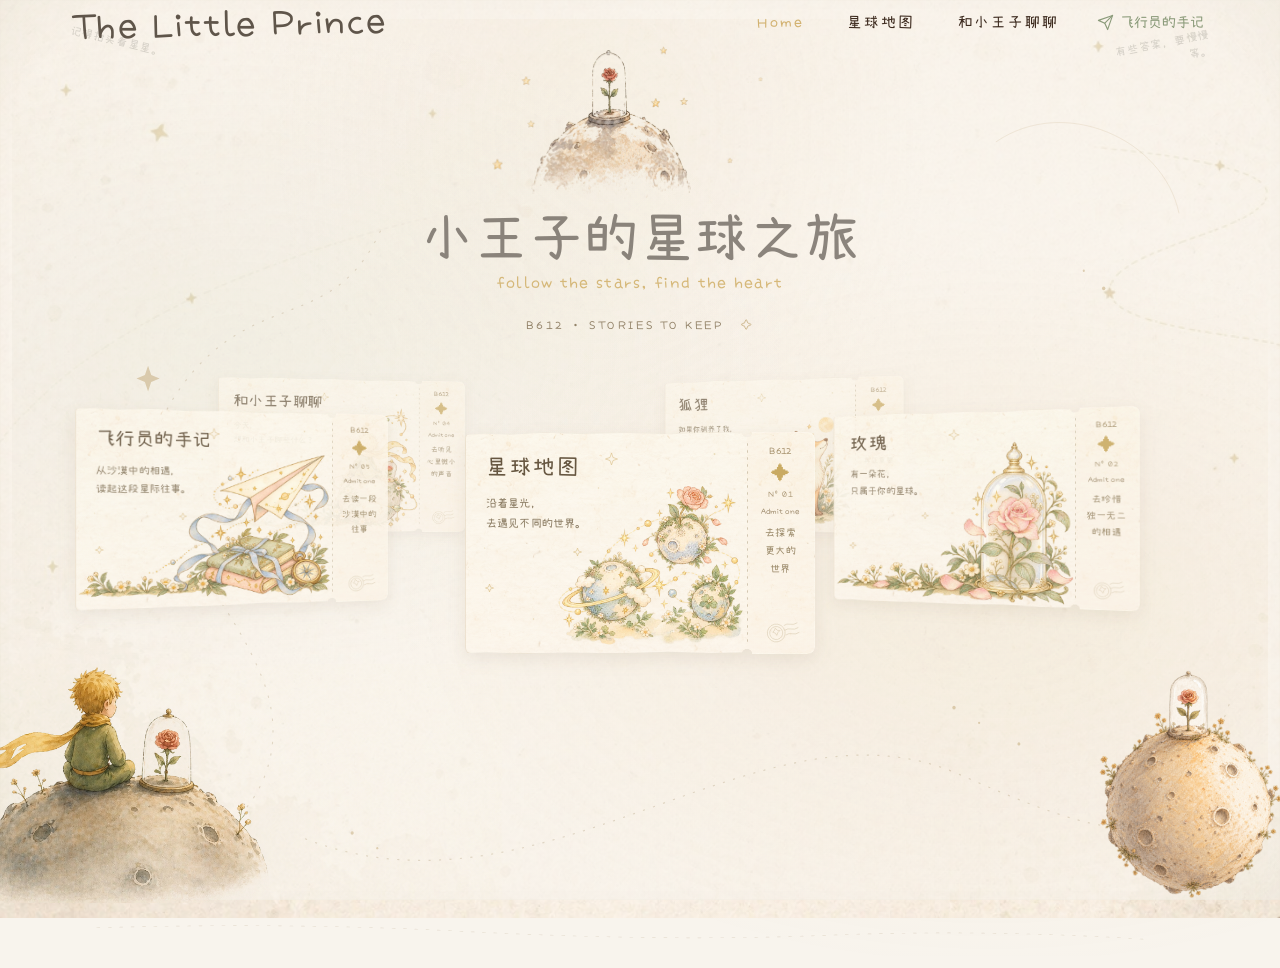
==== index.html @ 7b9c2d10 "Apply approved Xiaolai handwriting with self-hosted font subsets" ====
<!DOCTYPE html>
<html lang="zh-CN" class="page-home">
<head>
    <meta charset="UTF-8">
    <meta name="viewport" content="width=device-width, initial-scale=1.0">
    <title>Hand-drawn Rose - Little Prince</title>
    <link rel="icon" type="image/png" href="./favicon-pure-rose.png?v=1">
    <link rel="shortcut icon" href="./favicon.ico?v=1">
    <link rel="apple-touch-icon" href="./pure-rose.png?v=4">
    <link rel="preload" href="assets/fonts/xiaolai-ui-v3.126.woff2" as="font" type="font/woff2" crossorigin>
    <link rel="stylesheet" href="handwriting.css?v=20261024">
    <link rel="stylesheet" href="index-main.css?v=handwriting-20261024">
    <link rel="stylesheet" href="storybook.css?v=12">
    <link rel="stylesheet" href="journey-reader.css?v=handwriting-20261024">
</head>
<body class="page-home">
    <!-- 手绘风格 SVG 滤镜：给线条加轻微抖动，模拟铅笔/钢笔手绘感 -->
    <svg style="position:absolute;width:0;height:0" aria-hidden="true">
        <filter id="b612-sketch-filter" x="-20%" y="-20%" width="140%" height="140%">
            <feTurbulence type="fractalNoise" baseFrequency="0.55" numOctaves="2" seed="7" result="noise" />
            <feDisplacementMap in="SourceGraphic" in2="noise" scale="0.5" xChannelSelector="R" yChannelSelector="G" />
        </filter>
    </svg>
    <div class="paper-texture" aria-hidden="true"></div>
    <div class="paper-creases" aria-hidden="true"></div>
    <div class="companions-layer" aria-hidden="true">
        <!-- 伴生元素：不同 data-speed 形成远近层次（数值越小越“远”） -->
        <span class="companion" data-kind="petal" data-axis="xy" data-speed="0.14" style="--left: 4%; --top: 14vh; --scale: 0.62;"></span>
        <span class="companion" data-kind="petal" data-axis="xy" data-speed="0.18" style="--left: 70%; --top: 30vh; --scale: 0.46; --rot: 6deg; --op: 0.14;"></span>
        <span class="companion" data-kind="cactus" data-axis="y" data-speed="0.28" style="--left: 74%; --top: 96vh; --scale: 0.56;"></span>
        <span class="companion" data-kind="pebble" data-axis="y" data-speed="0.22" style="--left: -8%; --top: 146vh; --scale: 0.52; --op: 0.14;"></span>
        <span class="companion" data-kind="pebble" data-axis="y" data-speed="0.36" style="--left: 54%; --top: 208vh; --scale: 0.66;"></span>
    </div>
    <header>
        <div class="header-container">
            <div class="logo">The Little Prince</div>
            <nav>
                <a href="#home" class="nav-link active" data-page="home">Home</a>
                <a href="#journey" class="nav-link" data-page="journey">星球地图</a>
                <a href="#b612" class="nav-link" data-page="b612">和小王子聊聊</a>
                <button type="button" class="nav-flight-btn" id="openFlightLog" aria-label="打开飞行员的手记" title="飞行员的手记">
                    <svg width="20" height="20" viewBox="0 0 24 24" fill="none" stroke="currentColor" stroke-width="1.6" stroke-linecap="round" stroke-linejoin="round" aria-hidden="true">
                        <path d="M22 2L11 13" />
                        <path d="M22 2l-7 20-4-9-9-4 20-7z" />
                    </svg><span>飞行员的手记</span>
                </button>
            </nav>
        </div>
    </header>

    <div class="container">
        <!-- HOME PAGE -->
        <div id="home" class="page active">
            <div class="home-atlas" aria-hidden="true">
                <svg class="home-atlas__map" viewBox="0 0 1200 800" preserveAspectRatio="none" focusable="false">
                    <path class="home-atlas__route" d="M30 690 C160 760 285 670 240 565 S80 410 165 310 C235 228 310 270 355 175 M280 700 C510 780 715 570 905 645 S1115 705 1165 580"/>
                    <path class="home-atlas__orbit" d="M940 105 C1005 65 1100 102 1115 166"/>
                    <g class="home-atlas__stars" fill="currentColor">
                        <path d="m130 296 3 8 8 3-8 3-3 8-3-8-8-3 8-3Z m855 548 3 9 9 3-9 3-3 9-3-9-9-3 9-3Z m1070 250 2 7 7 2-7 2-2 7-2-7-7-2 7-2Z"/>
                        <circle cx="180" cy="360" r="1.5"/><circle cx="201" cy="374" r="1"/><circle cx="158" cy="337" r="1"/><circle cx="900" cy="588" r="1.6"/><circle cx="924" cy="601" r="1"/><circle cx="962" cy="619" r="1.4"/><circle cx="1024" cy="215" r="1"/><circle cx="1043" cy="230" r="1.6"/><circle cx="325" cy="695" r="1.5"/><circle cx="349" cy="708" r="1"/>
                    </g>
                </svg>
            </div>

            <p class="home-marginal home-marginal--tl" aria-hidden="true">记得抬头看星星。</p>
            <p class="home-marginal home-marginal--tr" aria-hidden="true">有些答案，要慢慢等。</p>
            <header class="home-page__intro">
                <img
                    class="home-top-illustration"
                    src="homebg3-cutout-trim.webp"
                    width="600"
                    height="496"
                    fetchpriority="high"
                    decoding="async"
                    alt=""
                    aria-hidden="true"
                >
                <div class="home-page__tape" style="--tape-tilt: -2deg;">
                    <h1 class="home-page__heading">小王子的星球之旅</h1>
                </div>
                <p class="home-page__subtitle">follow the stars, find the heart</p>
            </header>
            <section class="story-carousel" aria-label="五段故事收藏卡" aria-roledescription="轮播" data-story-carousel>
                <p class="story-carousel__eyebrow">B612 · STORIES TO KEEP <span aria-hidden="true">✧</span></p>
                <div class="story-carousel__stage" id="story-card-stage">
                    <article class="story-ticket story-ticket--blue story-ticket--refined" data-story="journey" aria-label="01 · 星球地图" aria-roledescription="故事卡片" tabindex="0">
                        <div class="story-ticket__body">
                            <img class="story-ticket__art" src="assets/story-cards/journey-v2.webp" width="480" height="600" alt="" draggable="false" decoding="async">
                            <svg class="story-ticket__stardust" aria-hidden="true" viewBox="0 0 280 220"><g fill="none" stroke="currentColor" stroke-width=".7"><path d="m145 20 1.5 4.5 4.5 1.5-4.5 1.5-1.5 4.5-1.5-4.5-4.5-1.5 4.5-1.5Z"/><path d="m23 151 1 3 3 1-3 1-1 3-1-3-3-1 3-1Z"/><path d="m111 115 1 3 3 1-3 1-1 3-1-3-3-1 3-1Z"/></g><g fill="currentColor" opacity=".55"><circle cx="67" cy="186" r=".8"/><circle cx="132" cy="55" r=".7"/><circle cx="18" cy="115" r=".6"/><circle cx="248" cy="21" r="1"/></g></svg>
                            <div class="story-ticket__words">
                                <h2 class="story-ticket__title">星球地图</h2><p class="story-ticket__quote">沿着星光，<br>去遇见不同的世界。</p>

                            </div>
                        </div>
                        <button class="story-ticket__stub" type="button" data-home-action="journey" data-tear="journey" aria-label="撕下星球地图票根并进入">
                            <span class="story-ticket__stub-top">B612</span><span class="story-ticket__stub-star" aria-hidden="true">✦</span>
                            <span class="story-ticket__stub-number">Nº 01</span><span class="story-ticket__admit" lang="en">Admit one</span>
                            <span class="story-ticket__stub-label">去探索<br>更大的<br>世界</span>
                            <svg class="story-ticket__postmark" aria-hidden="true" viewBox="0 0 46 32"><g fill="none" stroke="currentColor" stroke-width=".7"><circle cx="17" cy="16" r="11"/><circle cx="17" cy="16" r="8"/><path d="m15 13 2-3 2 3 3 1-3 2-2 3-1-3-3-2zM28 9q4-2 8 0t9 0M28 15q4-2 8 0t9 0M28 21q4-2 8 0t9 0"/></g></svg>
                        </button>
                        <span class="story-ticket__fibers" aria-hidden="true"></span>
                    </article>
                    <article class="story-ticket story-ticket--blush story-ticket--refined" data-story="rose" aria-label="02 · 玫瑰" aria-roledescription="故事卡片" tabindex="0">
                        <div class="story-ticket__body">
                            <img class="story-ticket__art" src="assets/story-cards/rose-v2.webp" width="480" height="600" alt="" draggable="false" decoding="async">
                            <svg class="story-ticket__stardust" aria-hidden="true" viewBox="0 0 280 220"><g fill="none" stroke="currentColor" stroke-width=".7"><path d="m145 20 1.5 4.5 4.5 1.5-4.5 1.5-1.5 4.5-1.5-4.5-4.5-1.5 4.5-1.5Z"/><path d="m23 151 1 3 3 1-3 1-1 3-1-3-3-1 3-1Z"/><path d="m111 115 1 3 3 1-3 1-1 3-1-3-3-1 3-1Z"/></g><g fill="currentColor" opacity=".55"><circle cx="67" cy="186" r=".8"/><circle cx="132" cy="55" r=".7"/><circle cx="18" cy="115" r=".6"/><circle cx="248" cy="21" r="1"/></g></svg>
                            <div class="story-ticket__words">
                                <h2 class="story-ticket__title">玫瑰</h2><p class="story-ticket__quote">有一朵花，<br>只属于你的星球。</p>

                            </div>
                        </div>
                        <button class="story-ticket__stub" type="button" data-home-action="rose" data-tear="rose" aria-label="撕下玫瑰票根并进入">
                            <span class="story-ticket__stub-top">B612</span><span class="story-ticket__stub-star" aria-hidden="true">✦</span>
                            <span class="story-ticket__stub-number">Nº 02</span><span class="story-ticket__admit" lang="en">Admit one</span>
                            <span class="story-ticket__stub-label">去珍惜<br>独一无二<br>的相遇</span>
                            <svg class="story-ticket__postmark" aria-hidden="true" viewBox="0 0 46 32"><g fill="none" stroke="currentColor" stroke-width=".7"><circle cx="17" cy="16" r="11"/><circle cx="17" cy="16" r="8"/><path d="m15 13 2-3 2 3 3 1-3 2-2 3-1-3-3-2zM28 9q4-2 8 0t9 0M28 15q4-2 8 0t9 0M28 21q4-2 8 0t9 0"/></g></svg>
                        </button>
                        <span class="story-ticket__fibers" aria-hidden="true"></span>
                    </article>
                    <article class="story-ticket story-ticket--wheat story-ticket--refined" data-story="fox" aria-label="03 · 狐狸" aria-roledescription="故事卡片" tabindex="0">
                        <div class="story-ticket__body">
                            <img class="story-ticket__art" src="assets/story-cards/fox-v2.webp" width="480" height="600" alt="" draggable="false" decoding="async">
                            <svg class="story-ticket__stardust" aria-hidden="true" viewBox="0 0 280 220"><g fill="none" stroke="currentColor" stroke-width=".7"><path d="m145 20 1.5 4.5 4.5 1.5-4.5 1.5-1.5 4.5-1.5-4.5-4.5-1.5 4.5-1.5Z"/><path d="m23 151 1 3 3 1-3 1-1 3-1-3-3-1 3-1Z"/><path d="m111 115 1 3 3 1-3 1-1 3-1-3-3-1 3-1Z"/></g><g fill="currentColor" opacity=".55"><circle cx="67" cy="186" r=".8"/><circle cx="132" cy="55" r=".7"/><circle cx="18" cy="115" r=".6"/><circle cx="248" cy="21" r="1"/></g></svg>
                            <div class="story-ticket__words">
                                <h2 class="story-ticket__title">狐狸</h2><p class="story-ticket__quote">如果你驯养了我，<br>我们就会彼此需要。</p>

                            </div>
                        </div>
                        <button class="story-ticket__stub" type="button" data-home-action="fox" data-tear="fox" aria-label="撕下狐狸票根并进入">
                            <span class="story-ticket__stub-top">B612</span><span class="story-ticket__stub-star" aria-hidden="true">✦</span>
                            <span class="story-ticket__stub-number">Nº 03</span><span class="story-ticket__admit" lang="en">Admit one</span>
                            <span class="story-ticket__stub-label">去遇见<br>真正重要<br>的东西</span>
                            <svg class="story-ticket__postmark" aria-hidden="true" viewBox="0 0 46 32"><g fill="none" stroke="currentColor" stroke-width=".7"><circle cx="17" cy="16" r="11"/><circle cx="17" cy="16" r="8"/><path d="m15 13 2-3 2 3 3 1-3 2-2 3-1-3-3-2zM28 9q4-2 8 0t9 0M28 15q4-2 8 0t9 0M28 21q4-2 8 0t9 0"/></g></svg>
                        </button>
                        <span class="story-ticket__fibers" aria-hidden="true"></span>
                    </article>
                    <article class="story-ticket story-ticket--sage story-ticket--refined" data-story="b612" aria-label="04 · 和小王子聊聊" aria-roledescription="故事卡片" tabindex="0">
                        <div class="story-ticket__body">
                            <img class="story-ticket__art" src="assets/story-cards/b612-v2.webp" width="480" height="600" alt="" draggable="false" decoding="async">
                            <svg class="story-ticket__stardust" aria-hidden="true" viewBox="0 0 280 220"><g fill="none" stroke="currentColor" stroke-width=".7"><path d="m145 20 1.5 4.5 4.5 1.5-4.5 1.5-1.5 4.5-1.5-4.5-4.5-1.5 4.5-1.5Z"/><path d="m23 151 1 3 3 1-3 1-1 3-1-3-3-1 3-1Z"/><path d="m111 115 1 3 3 1-3 1-1 3-1-3-3-1 3-1Z"/></g><g fill="currentColor" opacity=".55"><circle cx="67" cy="186" r=".8"/><circle cx="132" cy="55" r=".7"/><circle cx="18" cy="115" r=".6"/><circle cx="248" cy="21" r="1"/></g></svg>
                            <div class="story-ticket__words">
                                <h2 class="story-ticket__title">和小王子聊聊</h2><p class="story-ticket__quote">今天，<br>想和小王子聊些什么？</p>

                            </div>
                        </div>
                        <button class="story-ticket__stub" type="button" data-home-action="b612" data-tear="b612" aria-label="撕下聊天票根并进入">
                            <span class="story-ticket__stub-top">B612</span><span class="story-ticket__stub-star" aria-hidden="true">✦</span>
                            <span class="story-ticket__stub-number">Nº 04</span><span class="story-ticket__admit" lang="en">Admit one</span>
                            <span class="story-ticket__stub-label">去听见<br>心里微小<br>的声音</span>
                            <svg class="story-ticket__postmark" aria-hidden="true" viewBox="0 0 46 32"><g fill="none" stroke="currentColor" stroke-width=".7"><circle cx="17" cy="16" r="11"/><circle cx="17" cy="16" r="8"/><path d="m15 13 2-3 2 3 3 1-3 2-2 3-1-3-3-2zM28 9q4-2 8 0t9 0M28 15q4-2 8 0t9 0M28 21q4-2 8 0t9 0"/></g></svg>
                        </button>
                        <span class="story-ticket__fibers" aria-hidden="true"></span>
                    </article>
                    <article class="story-ticket story-ticket--sage story-ticket--refined" data-story="flight" aria-label="05 · 飞行员的手记" aria-roledescription="故事卡片" tabindex="0">
                        <div class="story-ticket__body">
                            <img class="story-ticket__art" src="assets/story-cards/flight-v2.webp" width="480" height="600" alt="" draggable="false" decoding="async">
                            <svg class="story-ticket__stardust" aria-hidden="true" viewBox="0 0 280 220"><g fill="none" stroke="currentColor" stroke-width=".7"><path d="m145 20 1.5 4.5 4.5 1.5-4.5 1.5-1.5 4.5-1.5-4.5-4.5-1.5 4.5-1.5Z"/><path d="m23 151 1 3 3 1-3 1-1 3-1-3-3-1 3-1Z"/><path d="m111 115 1 3 3 1-3 1-1 3-1-3-3-1 3-1Z"/></g><g fill="currentColor" opacity=".55"><circle cx="67" cy="186" r=".8"/><circle cx="132" cy="55" r=".7"/><circle cx="18" cy="115" r=".6"/><circle cx="248" cy="21" r="1"/></g></svg>
                            <div class="story-ticket__words">
                                <h2 class="story-ticket__title">飞行员的手记</h2><p class="story-ticket__quote">从沙漠中的相遇，<br>读起这段星际往事。</p>

                            </div>
                        </div>
                        <button class="story-ticket__stub" type="button" data-home-action="flight" data-tear="flight" aria-label="撕下飞行员的手记票根并进入">
                            <span class="story-ticket__stub-top">B612</span><span class="story-ticket__stub-star" aria-hidden="true">✦</span>
                            <span class="story-ticket__stub-number">Nº 05</span><span class="story-ticket__admit" lang="en">Admit one</span>
                            <span class="story-ticket__stub-label">去读一段<br>沙漠中的<br>往事</span>
                            <svg class="story-ticket__postmark" aria-hidden="true" viewBox="0 0 46 32"><g fill="none" stroke="currentColor" stroke-width=".7"><circle cx="17" cy="16" r="11"/><circle cx="17" cy="16" r="8"/><path d="m15 13 2-3 2 3 3 1-3 2-2 3-1-3-3-2zM28 9q4-2 8 0t9 0M28 15q4-2 8 0t9 0M28 21q4-2 8 0t9 0"/></g></svg>
                        </button>
                        <span class="story-ticket__fibers" aria-hidden="true"></span>
                    </article>
                </div>
                <div class="story-carousel__controls" role="group" aria-label="故事卡片控制">
                    <button type="button" data-carousel-prev aria-label="上一张故事卡">←</button>
                    <span class="story-carousel__position" aria-live="polite" aria-atomic="true">01 / 05 · 星球地图</span>
                    <button type="button" data-carousel-next aria-label="下一张故事卡">→</button>
                </div>
                <p class="story-carousel__hint" id="story-carousel-hint">左右拖动，寻找你的故事</p>
            </section>
            <div class="home-footer-art" aria-hidden="true">
            <img
                class="home-journey-cutout"
                data-src="journey-cutout.webp"
                width="1024"
                height="683"
                alt=""
                aria-hidden="true"
            >
            <img
                class="home-right-illustration"
                data-src="assets/home/rose-planet-complete.svg?v=1"
                alt=""
                aria-hidden="true"
                width="1254"
                height="1254"
                decoding="async"
            >
            </div>
            <div class="section-flow" aria-hidden="true">
                <svg viewBox="0 0 1000 70" xmlns="http://www.w3.org/2000/svg" preserveAspectRatio="none">
                    <defs>
                        <path id="sectionFlowMotionPath" d="M 22 18 Q 190 8 338 24 Q 520 44 662 32 Q 808 20 950 40" />
                    </defs>
                    <use class="section-flow__path" href="#sectionFlowMotionPath" />
                    <use class="section-flow__arrow" href="#sectionFlowMotionPath" opacity="0" />
                    <path class="section-flow__arrow" d="M 942 34 L 956 40 L 942 46" />

                    <circle class="section-flow__tail" r="6" cx="22" cy="18">
                        <animateMotion dur="6s" repeatCount="indefinite" keyTimes="0;1" calcMode="linear">
                            <mpath href="#sectionFlowMotionPath"></mpath>
                        </animateMotion>
                        <animate attributeName="opacity" dur="6s" repeatCount="indefinite" values="0;0.65;0.5;0" keyTimes="0;0.12;0.78;1" />
                    </circle>
                    <circle class="section-flow__dot" r="3.5" cx="22" cy="18">
                        <animateMotion dur="6s" repeatCount="indefinite" keyTimes="0;1" calcMode="linear">
                            <mpath href="#sectionFlowMotionPath"></mpath>
                        </animateMotion>
                        <animate attributeName="opacity" dur="6s" repeatCount="indefinite" values="0;1;1;0" keyTimes="0;0.12;0.78;1" />
                    </circle>
                </svg>
                <span class="section-flow__note">往下走，风会带路</span>
            </div>
        </div>

        <!-- JOURNEY PAGE -->
        <div id="journey" class="page">
            <img
                class="journey-left-illustration"
                data-src="journey-cutout.png"
                alt=""
                aria-hidden="true"
                onerror="this.onerror=null;this.src='journey-pictuer-cutout.png';"
            >
            <div class="journey-content">
                <div class="journey-intro">
                    <div class="journey-intro__tape">
                        <h2>The Little Prince's Journey</h2>
                    </div>
                    <p class="journey-intro__subtitle">Follow the stars, find the heart</p>
                    <div class="journey-intro__arc" aria-hidden="true"><span></span>★<span></span></div>
                </div>
                <div class="journey-station-nav" aria-label="旅程站点导航">
                    <a class="journey-station-link" href="#planet-0">B-612</a>
                    <a class="journey-station-link" href="#planet-1">国王</a>
                    <a class="journey-station-link" href="#planet-2">虚荣者</a>
                    <a class="journey-station-link" href="#planet-3">酒鬼星</a>
                    <a class="journey-station-link" href="#planet-4">商人星</a>
                    <a class="journey-station-link" href="#planet-5">点灯人</a>
                    <a class="journey-station-link" href="#planet-6">学者星</a>
                    <a class="journey-station-link" href="#planet-7">地球</a>
                </div>
                <div class="journey-map" id="journeyMap">
                    <svg class="journey-map__svg" id="journeyMapSvg" aria-hidden="true" role="presentation">
                        <defs>
                            <filter id="journeyPathPencil" color-interpolation-filters="sRGB" x="-14%" y="-14%" width="128%" height="128%">
                                <feTurbulence type="fractalNoise" baseFrequency="0.9" numOctaves="2" seed="23" result="journeyNoise" />
                                <feDisplacementMap in="SourceGraphic" in2="journeyNoise" scale="0.9" xChannelSelector="R" yChannelSelector="G" />
                            </filter>
                        </defs>
                        <!-- 手绘感浅灰细虚线 -->
                        <path id="journeyMapRouteBase" fill="none" stroke="rgba(132,126,116,0.10)" stroke-width="1" stroke-linecap="round" stroke-linejoin="round" d="" />
                        <path id="journeyMapRoute" fill="none" stroke="rgba(132,126,116,0.22)" stroke-width="1" stroke-linecap="round" stroke-linejoin="round" stroke-dasharray="2.2 7.8" stroke-opacity="1" filter="url(#journeyPathPencil)" d="" />
                        <!-- 1 -> 8 额外连线：样式与主路线一致（底线 + 虚线） -->
                        <path id="journeyMapRoute18Base" fill="none" stroke="rgba(132,126,116,0.10)" stroke-width="1" stroke-linecap="round" stroke-linejoin="round" d="" />
                        <path id="journeyMapRoute18" fill="none" stroke="rgba(132,126,116,0.22)" stroke-width="1" stroke-linecap="round" stroke-linejoin="round" stroke-dasharray="2.2 7.8" stroke-opacity="1" filter="url(#journeyPathPencil)" d="" />
                    </svg>
                    <span class="journey-map__ship" id="journeyMapShip" aria-hidden="true">✈</span>
                    <div class="journey-map__nodes" id="journeyMapNodes">
                        <button type="button" class="journey-map__node" data-target="planet-0"><span class="journey-map__planet"><img class="journey-map__planet-img" data-src="B612-cutout.png?v=3" alt="01 B612" onerror="this.onerror=null;this.src='B612.png?v=3';"></span><span class="journey-map__name"><b>01</b>B612</span></button>
                        <button type="button" class="journey-map__node" data-target="planet-1"><span class="journey-map__planet"><img class="journey-map__planet-img" data-src="plant+king-cutout.png?v=3" alt="02 国王" onerror="this.onerror=null;this.src='plant+rose.png?v=3';"></span><span class="journey-map__name"><b>02</b>国王</span></button>
                        <button type="button" class="journey-map__node" data-target="planet-2"><span class="journey-map__planet"><img class="journey-map__planet-img" data-src="vain-man-cutout.png?v=3" alt="03 爱慕虚荣者" onerror="this.onerror=null;this.src='plant+rose.png?v=3';"></span><span class="journey-map__name"><b>03</b>爱慕虚荣者</span></button>
                        <button type="button" class="journey-map__node" data-target="planet-3"><span class="journey-map__planet"><img class="journey-map__planet-img" data-src="drunkard.png?v=3" alt="04 酒鬼" onerror="this.onerror=null;this.src='drunkard.png?v=3';"></span><span class="journey-map__name"><b>04</b>酒鬼</span></button>
                        <button type="button" class="journey-map__node" data-target="planet-4"><span class="journey-map__planet"><img class="journey-map__planet-img" data-src="business.png?v=3" alt="05 商人" onerror="this.onerror=null;this.src='business.png?v=3';"></span><span class="journey-map__name"><b>05</b>商人</span></button>
                        <button type="button" class="journey-map__node" data-target="planet-5"><span class="journey-map__planet"><img class="journey-map__planet-img" data-src="lightpeople-cutout.png?v=3" alt="06 点灯人" onerror="this.onerror=null;this.src='lightpeople.png?v=3';"></span><span class="journey-map__name"><b>06</b>点灯人</span></button>
                        <button type="button" class="journey-map__node" data-target="planet-6"><span class="journey-map__planet"><img class="journey-map__planet-img" data-src="geography-cutout.png?v=3" alt="07 地理学家" onerror="this.onerror=null;this.src='geogrophy.png?v=3';"></span><span class="journey-map__name"><b>07</b>地理学家</span></button>
                        <button type="button" class="journey-map__node" data-target="planet-7"><span class="journey-map__planet"><img class="journey-map__planet-img" data-src="back.png?v=3" alt="08 回到初心" onerror="this.onerror=null;this.src='planet-08.png?v=3';"></span><span class="journey-map__name"><b>08</b>回到初心</span></button>
                    </div>
                </div>
                <button type="button" class="journey-start-btn">★ 从第一颗星球开始</button>
                <div class="timeline">
                    <svg class="journey-walkpath" id="journeyWalkSvg" aria-hidden="true" role="presentation">
                        <path id="journeyWalkPath" fill="none" stroke="rgba(120,112,96,0.22)" stroke-width="1" stroke-linecap="round" stroke-linejoin="round" stroke-dasharray="2.2 7.8" d="" />
                    </svg>
                    <div class="timeline-curves" id="timelineCurves" aria-hidden="true"></div>
                <div class="timeline-item" id="planet-0">
                    <div class="timeline-dot"></div>
                    <div class="journey-companions" aria-hidden="true">
                        <span class="journey-companion journey-companion--petal" data-speed="0.06" data-axis="xy" style="left: 5%; top: -8px; --companion-base: rotate(-14deg);">
                            <img data-src="assets/companions/petals.png?v=2" alt="">
                        </span>
                    </div>
                    <div class="timeline-card" onclick="openModal('rose')">
                        <div class="journey-card-media journey-card-media--chapter1" aria-hidden="true">
                            <img data-src="plant+rose.png" alt="" />
                            <div class="chapter-figure-caption">（她在风里轻轻呼吸）</div>
                        </div>
                        <h3>第一章 自己的星球</h3>
                        <p class="narrative">我生活在一个很小很小的星球上，那里只有三座火山和一朵玫瑰。每天清晨，我为她浇水、为她挡风，假装自己什么都懂，其实我只是太害怕失去她... ✎</p>
                        <p class="timeline-thought">“那时的我太年轻，还不懂怎么去爱她。”</p>
                    </div>
                </div>

                <div class="chapter-divider" aria-hidden="true">
                    <span>✦</span><span>✦</span><span>✦</span>
                </div>

                <div class="timeline-item" id="planet-1">
                    <div class="timeline-dot"></div>
                    <div class="journey-companions" aria-hidden="true">
                        <span class="journey-companion journey-companion--cactus" data-speed="0.02" data-axis="y" style="left: 42%; top: 8%; --companion-base: rotate(-5deg);">
                            <img data-src="assets/companions/cactus.png?v=4" alt="">
                        </span>
                        <span class="journey-companion journey-companion--stones" data-speed="0.01" data-axis="y" style="left: 58%; top: 62%; --companion-base: rotate(5deg);">
                            <img data-src="assets/companions/stones.png?v=4" alt="">
                        </span>
                    </div>
                    <div class="timeline-card timeline-card--overflow" onclick="openModal('planets')">
                        <div class="journey-card-media" aria-hidden="true"><img data-src="plant+king.png?v=2" alt="" /></div>
                        <h3>第二章 漫游的开始</h3>
                        <p class="narrative no-indent">后来我离开了自己的星球，在漫长的路上见过国王、自命者、商人和点灯人。他们都很忙，忙到忘了抬头看一眼星空，也忘了问自己为什么要活得这么匆忙... ✉</p>
                        <p class="timeline-thought">“我看着他们匆匆来去，才发现很少有人愿意抬头看星星。”</p>
                        <p class="timeline-overflow-note" aria-hidden="true">（他还在赶路）</p>
                    </div>
                </div>

                <div class="chapter-divider" aria-hidden="true">
                    <span>✦</span><span>✦</span><span>✦</span>
                </div>

                <div class="timeline-item" id="planet-2">
                    <div class="timeline-dot"></div>
                    <div class="timeline-card" onclick="openModal('desert')">
                        <div class="journey-card-media" aria-hidden="true"><img data-src="vain man.png?v=2" alt="" /></div>
                        <h3>第三章 来到地球</h3>
                        <p class="narrative">我降落在了撒哈拉。这里只有一望无际的沙丘和沉默的星星。直到我遇见了一个飞行员，他为我画了一只装在箱子里的羊……沙漠之所以美丽，是因为它在某个地方藏着一口井。 ✎</p>
                        <p class="timeline-thought">“我并不怕孤独，我怕的是没有人真正听懂我。”</p>
                    </div>
                </div>

                <div class="chapter-divider" aria-hidden="true">
                    <span>✦</span><span>✦</span><span>✦</span>
                </div>

                <div class="timeline-item" id="planet-3">
                    <div class="timeline-dot"></div>
                    <div class="timeline-card" onclick="openModal('fox')">
                        <div class="journey-card-media" aria-hidden="true"><img data-src="drunkard.png?v=2" alt="" /></div>
                        <h3>第四章 狐狸的秘密</h3>
                        <p class="narrative no-indent">在麦田边，我遇见了那只狐狸。它让我明白“驯服”不是占有，而是让彼此在世界里有了名字。原来我为玫瑰花费的每一分钟，都是她独一无二的原因... ✉</p>
                        <p class="timeline-thought">“当我愿意靠近你时，我们就会彼此需要，彼此独一无二。”</p>
                    </div>
                </div>

                <div class="chapter-divider" aria-hidden="true">
                    <span>✦</span><span>✦</span><span>✦</span>
                </div>

                <div class="timeline-item" id="planet-4">
                    <div class="timeline-dot"></div>
                    <div class="timeline-card" onclick="openModal('watering')">
                        <div class="journey-card-media" aria-hidden="true"><img data-src="business.png?v=4" alt="" /></div>
                        <h3>第五章 回忆与反思</h3>
                        <p class="narrative">当我准备离开时，我终于懂了：爱不是把对方留在身边，而是愿意为她负责，愿意在她脆弱的时候回头。很多答案都来得太晚，但我还是想把它们写下来... ✎</p>
                        <p class="timeline-thought">“直到离开前我才明白：真正重要的东西，用眼睛是看不见的。”</p>
                    </div>
                </div>

                <div class="chapter-divider" aria-hidden="true">
                    <span>✦</span><span>✦</span><span>✦</span>
                </div>

                <div class="timeline-item" id="planet-5">
                    <div class="timeline-dot"></div>
                    <div class="timeline-card" onclick="openModal('lamplighter')">
                        <div class="journey-card-media" aria-hidden="true"><img data-src="lightpeople.png?v=2" alt="" /></div>
                        <h3>第六章 点灯人的夜</h3>
                        <p class="narrative no-indent">在最小最忙的星球上，点灯人一遍遍点亮又熄灭路灯。他没有时间看风景，却一直守着光的节奏。那一刻我想：也许责任，常常就是在无人注视时依然重复地温柔。 ✦</p>
                        <p class="timeline-thought">“他很累，却没有放弃让黑夜有一点点亮。”</p>
                    </div>
                </div>

                <div class="chapter-divider" aria-hidden="true">
                    <span>✦</span><span>✦</span><span>✦</span>
                </div>

                <div class="timeline-item" id="planet-6">
                    <div class="timeline-dot"></div>
                    <div class="timeline-card" onclick="openModal('scholar')">
                        <div class="journey-card-media" aria-hidden="true"><img data-src="geogrophy.png?v=2" alt="" /></div>
                        <h3>第七章 学者的地图</h3>
                        <p class="narrative">学者知道山川河流的名字，却从不亲自出发。他教会我“记录”很重要，但更重要的是亲眼看见、亲手触碰。地图能标出路，却不能替你走路。 ✎</p>
                        <p class="timeline-thought">“知道很多名字，不等于真正认识这个世界。”</p>
                    </div>
                </div>

                <div class="chapter-divider" aria-hidden="true">
                    <span>✦</span><span>✦</span><span>✦</span>
                </div>

                <div class="timeline-item" id="planet-7">
                    <div class="timeline-dot"></div>
                    <div class="timeline-card" onclick="openModal('return')">
                        <div class="journey-card-media" aria-hidden="true"><img data-src="fox+little-prince.png?v=2" alt="" /></div>
                        <h3>第八章 回到地球</h3>
                        <p class="narrative no-indent">当我再次望向地球，才明白旅程并不是为了离开，而是为了带着新的眼睛回来。狐狸、玫瑰、沙漠与井，都在我心里有了新的位置。故事没有结束，它只是变成了你继续书写的那一页。 ☄</p>
                        <p class="timeline-thought">“真正的归途，是带着爱与责任回到最初的地方。”</p>
                    </div>
                </div>
                </div>
            </div>
            <div class="section-flow" aria-hidden="true">
                <svg viewBox="0 0 1000 70" xmlns="http://www.w3.org/2000/svg" preserveAspectRatio="none">
                    <path class="section-flow__path" d="M 40 44 Q 210 24 360 34 Q 520 46 700 24 Q 820 10 946 22" />
                    <path class="section-flow__star" d="M 934 22 L 938 30 L 946 32 L 940 38 L 942 46 L 934 41 L 926 46 L 928 38 L 922 32 L 930 30 Z" />
                </svg>
                <span class="section-flow__note">下一页：飞行员的手记</span>
            </div>
        </div>

        <div id="b612" class="page">
            <div id="starField" class="star-field" aria-hidden="true"></div>
            <p class="b612-marginal b612-marginal--rose" aria-hidden="true">记得每天给玫瑰浇水。</p>
            <p class="b612-marginal b612-marginal--desert" aria-hidden="true">如果你在沙漠里遇见他…</p>
            <p class="b612-marginal b612-marginal--sunset" aria-hidden="true">第 45 次日落开始了。</p>
            <section class="hero" aria-labelledby="b612-heading">

                <span class="hero-curve" aria-hidden="true"></span>
                <span class="hero-track" aria-hidden="true"></span>
                <span class="hero-star hero-star--a" aria-hidden="true">✦</span>
                <span class="hero-star hero-star--b" aria-hidden="true">✦</span>
                <span class="hero-star hero-star--c" aria-hidden="true">✦</span>
                <span class="hero-star hero-star--d" aria-hidden="true">✦</span>

                <div class="hero-center">
                    <h2 id="b612-heading" class="main-title">如果你爱上了一朵生长在某颗星球上的花。</h2>

                    <div class="divider">
                        <span></span><i class="divider-star" aria-hidden="true">★</i><span></span>
                    </div>

                    <p class="sub-line">那么，夜间仰望星空就会感到甜蜜。</p>

                    <div class="b612-inline-entry" aria-label="和小王子聊聊">
                        <div class="b612-inline-entry__wrap">
                            <textarea id="b612InlineInput" aria-label="和小王子聊聊" class="b612-inline-entry__input" maxlength="4000" rows="4" autocomplete="off" placeholder="今天，想和小王子聊些什么？"></textarea>
                        </div>
                        <button type="button" class="b612-inline-entry__send" id="b612InlineSend" aria-label="告诉小王子">告诉小王子</button>
                    </div>

                    <div class="hero-illustration hero-illustration--complete">
                        <img src="assets/b612-planet-completion.png" width="1536" height="1024" alt="小王子与玻璃罩中的玫瑰坐在完整的水彩星球上" decoding="async">
                    </div>

                    <div class="wish-box b612-mailbox" style="display:none;" aria-hidden="true">
                        <div class="wish-label">在这里，种下你的一点微光</div>
                        <div class="wish-card b612-mailbox__input-wrap">
                            <span></span>
                            <span></span>
                            <span></span>
                            <textarea id="b612MessageInputLegacy" maxlength="4000" rows="4" autocomplete="off"></textarea>
                        </div>
                        <button type="button" class="wish-star b612-mailbox__btn" id="b612PlantStarLegacy" aria-label="发送给小王子">⭐ 发送</button>
                        <p class="b612-mailbox__toast" id="b612ToastLegacy" role="status" aria-live="polite"></p>
                    </div>
                </div>



            </section>

            <div class="section-flow" aria-hidden="true">
                <svg viewBox="0 0 1000 70" xmlns="http://www.w3.org/2000/svg" preserveAspectRatio="none">
                    <path class="section-flow__path" d="M 24 16 Q 220 40 410 22 Q 590 6 760 22 Q 862 30 956 14" />
                    <path class="section-flow__arrow" d="M 946 8 L 958 14 L 946 20" />
                </svg>
                <span class="section-flow__note">抬头看，航线还在延伸</span>
            </div>
        </div>

        <div id="b612StoryModal" class="b612-story-modal" aria-hidden="true" role="dialog" aria-modal="true" aria-labelledby="b612StoryTitle">
            <div class="b612-story-modal__panel">
                <p class="b612-story-modal__chapter" id="b612StoryTitle">B612 · 夜色信箱</p>
                <h3 class="b612-story-modal__title">B612 · 和小王子说话</h3>
                <div class="b612-story-modal__illustration" aria-hidden="true">
                    <img data-src="chapter-cutout.png" alt="">
                    <span class="b612-story-modal__sparkle b612-story-modal__sparkle--s1">✦</span>
                    <span class="b612-story-modal__sparkle b612-story-modal__sparkle--s2">✦</span>
                    <span class="b612-story-modal__sparkle b612-story-modal__sparkle--s3">✦</span>
                    <span class="b612-story-modal__sparkle b612-story-modal__sparkle--s4">✦</span>
                </div>
                <p class="b612-story-modal__guide">把想说的话交给星星吧，小王子会听见。</p>
                <div class="b612-story-modal__composer">
                    <input id="b612MessageInput" class="b612-story-modal__input" maxlength="4000" autocomplete="off" placeholder="今天，想和小王子聊些什么？" />
                    <button type="button" class="b612-story-modal__send" id="b612PlantStar" aria-label="告诉小王子">告诉小王子</button>
                </div>
                <p class="b612-mailbox__toast" id="b612Toast" role="status" aria-live="polite"></p>
            </div>
        </div>

        <div id="b612ChatModal" class="b612-chat-modal" inert aria-hidden="true" role="dialog" aria-modal="true" aria-label="和小王子聊聊">
            <div class="b612-chat-modal__panel">
                <header class="b612-chat-modal__header">
                    <button type="button" class="b612-chat-modal__close" id="b612ChatClose" aria-label="关闭">×</button>
                </header>
                <section class="b612-chat-modal__messages" aria-label="与小王子的对话">
                    <p id="b612GenStatus" class="b612-chat-modal__gen-status" hidden role="status" aria-live="polite"></p>
                    <div class="b612-chat-modal__messages-scroll">
                        <div class="b612-chat__list" id="b612ChatList" role="log" aria-live="polite" aria-relevant="additions"></div>
                        <p class="b612-chat__empty" id="b612ChatEmpty" aria-hidden="true">（写一句话吧）</p>
                    </div>
                </section>
                <aside id="journeyChatTopic" tabindex="-1" aria-label="从星球故事带来的话题" hidden>
                    <div id="journeyChatPrompt">
                        <p class="journey-topic__title" id="journeyChatTopicTitle"></p>
                        <p id="journeyChatTopicText"></p>
                        <div class="journey-topic__actions">
                            <button type="button" id="journeyChatUse">用这个话题</button>
                            <button type="button" id="journeyChatDismiss">暂不聊这个</button>
                        </div>
                        <p id="journeyChatTopicNotice" class="journey-topic__notice" role="status"></p>
                    </div>
                    <button type="button" id="journeyChatReturn">← 回到刚才的星球</button>
                </aside>
                <footer class="b612-chat-modal__footer">
                    <div class="b612-chat-modal__composer">
                        <input id="b612ChatInput" type="text" class="b612-chat-modal__input" maxlength="4000" autocomplete="off" placeholder="继续和小王子聊聊…" title="Enter 发送" />
                        <button type="button" class="b612-chat-modal__send" id="b612ChatSend" aria-label="告诉小王子">告诉小王子</button>
                    </div>
                </footer>
            </div>
        </div>


    </div>

    <!-- JOURNEY CHAPTER MODAL -->
        <div id="journeyChapterModal" class="journey-chapter-modal" inert aria-hidden="true" role="dialog" aria-modal="true" aria-labelledby="journeyChapterTitle">
            <div class="journey-chapter-modal__backdrop" data-journey-modal-close></div>
            <div class="journey-chapter-modal__panel" role="document" tabindex="-1">
                <div class="journey-chapter-modal__card">
                    <button type="button" class="journey-chapter-modal__close" aria-label="关闭" data-journey-modal-close>
                        <span aria-hidden="true">×</span>
                    </button>

                    <div class="journey-chapter-modal__layout">
                        <div class="journey-chapter-modal__left" aria-hidden="true">
                            <img id="journeyChapterImage" class="journey-chapter-modal__image" draggable="false" alt="">
                            <div class="journey-chapter-modal__mist" aria-hidden="true"></div>
                            <p class="journey-reader__caption" id="journeyIllustrationCaption"></p>
                        </div>

                        <div class="journey-chapter-modal__right">
                            <p class="journey-chapter-modal__chapter" id="journeyChapterChapter">Chapter 01</p>
                            <h2 class="journey-chapter-modal__title" id="journeyChapterTitle">自己的星球</h2>
                            <p class="journey-chapter-modal__subtitle" id="journeyChapterSubtitle">B612</p>

                            <div class="journey-chapter-modal__divider" aria-hidden="true">
                                <span class="journey-chapter-modal__divider-line"></span>
                                <span class="journey-chapter-modal__divider-star">★</span>
                                <span class="journey-chapter-modal__divider-line"></span>
                            </div>

                            <div class="journey-chapter-modal__content" id="journeyChapterContent">
                                <div class="journey-chapter-modal__text" id="journeyChapterText"></div>
                                <p class="journey-chapter-modal__quote" id="journeyChapterQuote"></p>
                            </div>

                            <button type="button" class="journey-reader__chat" id="journeyChatEntry">和小王子聊聊这一页</button>

                            <div class="journey-chapter-modal__pager" aria-label="章节分页">
                                <div class="journey-chapter-modal__dots" id="journeyChapterDots" role="group" aria-label="选择星球故事"></div>
                                <div class="journey-chapter-modal__count" aria-live="polite">
                                    <span class="journey-chapter-modal__count-star" aria-hidden="true">★</span>
                                    <span id="journeyChapterIndex">01</span> / <span id="journeyChapterTotal">08</span>
                                    <span class="journey-chapter-modal__count-star" aria-hidden="true">★</span>
                                </div>
                            </div>
                        </div>
                    </div>
                </div>

            </div>
            <div class="journey-chapter-modal__side-nav" aria-label="切换章节">
                <div class="journey-chapter-modal__side journey-chapter-modal__side--prev">
                    <button type="button" class="journey-chapter-modal__side-btn" id="journeyChapterPrev" aria-label="上一章">
                        <span aria-hidden="true">←</span>
                    </button>
                    <span class="journey-chapter-modal__side-label" aria-hidden="true">上一章</span>
                </div>
                <div class="journey-chapter-modal__side journey-chapter-modal__side--next">
                    <button type="button" class="journey-chapter-modal__side-btn" id="journeyChapterNext" aria-label="下一章">
                        <span aria-hidden="true">→</span>
                    </button>
                    <span class="journey-chapter-modal__side-label" aria-hidden="true">下一章</span>
                </div>
            </div>
        </div>

    <!-- FULLSCREEN FLIGHT LOG -->
    <div id="flightLogModal" class="flight-modal" aria-hidden="true" role="dialog" aria-labelledby="flightLogHeading">
        <button type="button" class="flight-modal__close" id="closeFlightLog" aria-label="关闭">×</button>
        <p class="flight-log-marginal flight-log-marginal--l1" aria-hidden="true">“沙子钻进了表盘里，时间好像停了。”</p>
        <p class="flight-log-marginal flight-log-marginal--l2" aria-hidden="true">“水只剩最后三口了，但我一点也不慌。”</p>
        <p class="flight-log-marginal flight-log-marginal--l3" aria-hidden="true">“B612......那是他的家？”</p>
        <p class="flight-log-marginal flight-log-marginal--r1" aria-hidden="true">“他说，大人们真的非常奇怪。”</p>
        <p class="flight-log-marginal flight-log-marginal--r2" aria-hidden="true">“这里的夕阳，没有他的星球好看。<br>我画的盒子，他竟然真的看得到羊。”</p>
        <div class="collectibles" id="collectibles" aria-hidden="true">
            <span class="collectible collectible--soft" data-symbol="⚘">⚘</span>
            <span class="collectible" data-symbol="[ ✉ ]">[ ✉ ]</span>
            <span class="collectible collectible--soft" data-symbol="☁">☁</span>
            <span class="collectible collectible--soft" data-symbol="✦">✦</span>
        </div>
        <div class="flight-modal__scroll" id="flightLogScroll">
            <p class="flight-log-title" id="flightLogHeading">
                <span class="flight-log-title-line">1935 - 坠落与初见</span>
                <span class="flight-log-title-line">1943 - 这一份思念，有了名字</span>
            </p>

            <div class="flight-timeline-wrap">
                <div class="flight-center-line" aria-hidden="true">
                    <svg preserveAspectRatio="none" viewBox="0 0 28 1200" xmlns="http://www.w3.org/2000/svg">
                        <path d="M 14 0 Q 11 100 15 200 Q 12 320 16 440 Q 13 560 15 680 Q 11 800 14 920 Q 16 1040 14 1200" fill="none" stroke="#b2aca2" stroke-width="0.9" stroke-linecap="round" stroke-dasharray="3 6 2 7 4 5" opacity="0.55" />
                        <path d="M 14 40 Q 16 140 12 240 Q 15 360 13 460" fill="none" stroke="#c8c2b6" stroke-width="0.45" stroke-linecap="round" stroke-dasharray="1 8" opacity="0.35" />
                    </svg>
                </div>

                <article class="flight-node flight-node--left flight-node--collage">
                    <svg class="flight-node__marker" viewBox="0 0 24 24" xmlns="http://www.w3.org/2000/svg" aria-hidden="true">
                        <path d="M 11.2 5.8 Q 14 4.5 16.2 6.4 Q 18 9 16.8 12 Q 15.4 14.8 12 15.6 Q 8.2 14.9 6.8 11.2 Q 6 8.2 8.2 6.2 Q 9.6 5 11.2 5.8 Z" fill="none" stroke="#9e988c" stroke-width="0.85" stroke-linejoin="round" opacity="0.75" />
                    </svg>
                    <div class="flight-node__inner" data-flight-reveal>
                        <div class="flight-node__sketch">
                            <img data-src="illustration-1.jpg" alt="撒哈拉的坠落插画">
                            <div class="flight-node__sketch-notes">
                                <p>（这是我能想象出的，宇宙最温柔的起点）</p>
                                <p>（一张画坏了的草图，但我舍不得丢掉）</p>
                                <p>（星星看起来像是一颗发光的糖果）</p>
                            </div>
                        </div>
                        <p class="flight-node__bridge-note" aria-hidden="true">那是他初次提起的星球</p>
                        <div class="flight-node__body flight-node__body--has-strip" data-year-wm="1935">
                            <p class="flight-node__overlap-note" aria-hidden="true">（别碰，墨还没干）</p>
                            <div class="flight-node__date">
                                <span class="flight-node__year-wrap">
                                    <span class="flight-node__year">1935.12</span>
                                    <svg class="flight-node__year-underline" viewBox="0 0 140 12" xmlns="http://www.w3.org/2000/svg" aria-hidden="true">
                                        <path d="M 2 8 Q 32 3 58 8 T 110 6 T 136 8" />
                                    </svg>
                                </span>
                                <span class="flight-node__whisper">坠落与寻找</span>
                            </div>
                            <h2>撒哈拉的坠落</h2>
                            <p class="flight-node__text"><span class="flight-node__ink-breath">引擎熄火的那一刻，世界突然变得好安静。漫天的星辰是我唯一的坐标，那一刻我意识到：远离人群的孤独并不算什么，可怕的是身处人群却无人能懂。</span></p>
                            <p class="flight-node__text">就在最绝望的清晨，我听见一个细小的、像银铃般的声音：“请......给我画一只羊。”</p>
                            <p class="flight-node__text">那个金头发的小人儿，就那样站在沙丘上，仿佛他一直就在那里等我。</p>
                            <p class="flight-node__note">——安托万·德·圣埃克苏佩里真实坠机于撒哈拉，后成为《小王子》开篇原型。</p>
                        </div>
                    </div>
                </article>

                <article class="flight-node flight-node--right flight-node--collage flight-node--cloud">
                    <svg class="flight-node__marker" viewBox="0 0 24 24" xmlns="http://www.w3.org/2000/svg" aria-hidden="true">
                        <path d="M 11.2 5.8 Q 14 4.5 16.2 6.4 Q 18 9 16.8 12 Q 15.4 14.8 12 15.6 Q 8.2 14.9 6.8 11.2 Q 6 8.2 8.2 6.2 Q 9.6 5 11.2 5.8 Z" fill="none" stroke="#9e988c" stroke-width="0.85" stroke-linejoin="round" opacity="0.75" />
                    </svg>
                    <div class="flight-node__inner" data-flight-reveal>
                        <div class="flight-node__sketch flight-node__sketch--paper">
                            <img data-src="illustration-2.jpg" alt="" aria-hidden="true">
                            <p class="flight-node__sketch-caption">（这是一页被风翻到天空里的草稿）<br>（云把思绪揉得很轻，像没写完的话）<br>（星星看起来像铅笔尖蹭出来的亮点）</p>
                        </div>
                        <div class="flight-node__body" data-year-wm="1930">
                            <div class="flight-node__date">
                                <span class="flight-node__year-wrap">
                                    <span class="flight-node__year">1930s</span>
                                    <svg class="flight-node__year-underline" viewBox="0 0 140 12" xmlns="http://www.w3.org/2000/svg" aria-hidden="true">
                                        <path d="M 2 7 Q 36 4 62 7 T 108 5.5 T 136 7.5" />
                                    </svg>
                                </span>
                                <span class="flight-node__whisper">云层与凝望</span>
                            </div>
                            <h2>云端上的观察</h2>
                            <p class="flight-node__text">当我驾驶着那架破旧的飞机穿过云层，底下的城市缩小成了发光的点。</p>
                            <p class="flight-node__text">那些大人们忙着计数、忙着争吵、忙着占领土地，他们拥有数不清的星星，却从未真正看向天空。</p>
                            <p class="flight-node__text">只有孩子知道，最重要的东西，眼睛是看不见的。</p>
                        </div>
                    </div>
                </article>

                <article class="flight-node flight-node--left flight-node--collage">
                    <svg class="flight-node__marker" viewBox="0 0 24 24" xmlns="http://www.w3.org/2000/svg" aria-hidden="true">
                        <path d="M 11.2 5.8 Q 14 4.5 16.2 6.4 Q 18 9 16.8 12 Q 15.4 14.8 12 15.6 Q 8.2 14.9 6.8 11.2 Q 6 8.2 8.2 6.2 Q 9.6 5 11.2 5.8 Z" fill="none" stroke="#9e988c" stroke-width="0.85" stroke-linejoin="round" opacity="0.75" />
                    </svg>
                    <div class="flight-node__inner" data-flight-reveal>
                        <div class="flight-node__sketch">
                            <img data-src="illustration-3.jpg" alt="最后的失踪插画">
                            <div class="flight-node__sketch-notes">
                                <p>（这是最后一次起飞前，风的样子）</p>
                                <p>（海雾把航线揉皱了，像一张旧纸）</p>
                                <p>（我把告别，轻轻折进了星光里）</p>
                            </div>
                        </div>
                        <div class="flight-node__body" data-year-wm="1944">
                            <div class="flight-node__date">
                                <span class="flight-node__year-wrap">
                                    <span class="flight-node__year">1944.07</span>
                                    <svg class="flight-node__year-underline" viewBox="0 0 140 12" xmlns="http://www.w3.org/2000/svg" aria-hidden="true">
                                        <path d="M 2 8 Q 30 4 56 8 T 104 6 T 134 8" />
                                    </svg>
                                </span>
                                <span class="flight-node__whisper">告别与星辰</span>
                            </div>
                            <h2>最后的失踪</h2>
                            <p class="flight-node__text">1944年7月31日，最后一次起飞。我没有留下任何告别，就像那个离开地球的小男孩一样。</p>
                            <p class="flight-node__text">如果有人在夜里看向星空，请记得：其中一颗星上住着我的玫瑰，另一颗星上，藏着我的飞机。</p>
                            <p class="flight-node__text">我只是回到了我该去的地方。</p>
                            <p class="flight-node__note">——执行侦察任务时于地中海上空失踪。</p>
                        </div>
                    </div>
                </article>
            </div>
            <p class="flight-log-closing">“如果你刚好路过那里，请写信告诉我，他回来了。”</p>
        </div>
    </div>

    <!-- MODAL -->
    <div id="storyModal" class="modal">
        <div class="modal-content">
            <button class="modal-close" onclick="closeModal()">×</button>
            <div class="modal-header">
                <h2 class="modal-title" id="modalTitle"></h2>
            </div>
            <div id="modalBody"></div>
        </div>
    </div>

    <div id="foxTamingModal" class="fox-taming-modal" aria-hidden="true" role="dialog" aria-modal="true" aria-labelledby="foxStepTitle">
        <div class="fox-taming-modal__backdrop" data-fox-action="close"></div>
        <div class="fox-taming-modal__panel" role="document">
            <button type="button" class="fox-taming-modal__close" aria-label="关闭" data-fox-action="close">×</button>
            <span class="fox-taming-modal__decor fox-taming-modal__decor--star-a" aria-hidden="true">✦</span>
            <span class="fox-taming-modal__decor fox-taming-modal__decor--star-c" aria-hidden="true">❀</span>
            <div id="foxStepContainer" class="fox-taming-modal__content"></div>
            <p id="foxModalToast" class="fox-toast" role="status" aria-live="polite"></p>
        </div>
    </div>

    <div id="replyModal" class="reply-slip-anchor" aria-hidden="true">
        <div class="reply-slip" role="dialog" aria-label="回信便签" tabindex="-1">
            <div class="reply-slip__fall" id="replySlipFall">
                <div class="reply-slip__panel">
                    <div class="reply-slip__inner" id="replySlipInner">
                        <div class="reply-slip__letter">
                            <p id="replyModalUserText" class="reply-slip__body reply-slip__body--user"></p>
                            <p id="replyModalReplyText" class="reply-slip__body reply-slip__body--reply"></p>
                        </div>
                        <button type="button" class="reply-slip__rose" id="replyModalRose" aria-label="收起便签">
                            <img
                                class="reply-slip__rose-img"
                                data-src="pure-rose.png?v=2"
                                alt=""
                                loading="eager"
                                decoding="async"
                                draggable="false"
                                onerror="this.onerror=null;this.src='pure-rose.svg';"
                            />
                        </button>
                    </div>
                </div>
            </div>
        </div>
    </div>


    <div id="b612PostcardCaptureRoot" aria-hidden="true">
        <div class="b612-postcard-cap__header">
            <p class="b612-postcard-cap__kicker">B612 · STAR MAIL</p>
            <p class="b612-postcard-cap__title">星际电报</p>
        </div>
        <div class="b612-postcard-cap__art">
            <img
                id="b612PostcardTplImg"
                data-src="head-avatar.webp"
                alt=""
                width="96"
                height="96"
                decoding="async"
            />
        </div>
        <div id="b612PostcardBody" class="b612-postcard-cap__body"></div>
        <div class="b612-postcard-cap__footer">
            <span id="b612PostcardTplDate" class="b612-postcard-cap__date"></span>
            <span class="b612-postcard-cap__site">✦ little-prince.xyz</span>
        </div>
    </div>

    <div id="b612PostcardModal" class="b612-postcard-modal" aria-hidden="true" role="dialog" aria-modal="true" aria-labelledby="b612PostcardModalTitle">
        <div class="b612-postcard-modal__backdrop" id="b612PostcardModalBackdrop" aria-hidden="true"></div>
        <div class="b612-postcard-modal__panel" role="document">
            <h3 id="b612PostcardModalTitle" class="b612-postcard-modal__title">你的星际明信片</h3>
            <div id="b612PostcardPreviewHost" class="b612-postcard-modal__preview"></div>
            <div class="b612-postcard-modal__actions">
                <button type="button" class="b612-postcard-modal__save" id="b612PostcardSaveBtn">保存图片</button>
                <button type="button" id="b612PostcardCloseBtn">关闭</button>
            </div>
        </div>
    </div>

    <script src="memory-api.js?v=1" defer></script>
    <script src="index-main.js?v=chat-20261024-no-history" defer></script>
    <script src="story-cards.js?v=chat-20261024" defer></script>
</body>
</html>
---- handwriting.css ----
/* Xiaolai 3.126 by LXGW / Nozomi Seto. SIL OFL 1.1; see assets/fonts/OFL-Xiaolai.txt. */
@font-face {
  font-family: "Xiaolai";
  src: url("assets/fonts/xiaolai-ui-v3.126.woff2") format("woff2");
  font-style: normal;
  font-weight: 400;
  font-display: swap;
  unicode-range: U+20-7E,U+B7,U+BA,U+D7,U+3001-3002,U+300A-300D,U+3010-3011,U+4E00,U+4E03,U+4E07,U+4E09-4E0B,U+4E0D-4E0E,U+4E13-4E14,U+4E16,U+4E18,U+4E1A-4E1D,U+4E22,U+4E24,U+4E2A,U+4E2D,U+4E32,U+4E34,U+4E38,U+4E3A-4E3B,U+4E3D-4E3E,U+4E45,U+4E48-4E49,U+4E4B,U+4E4E,U+4E50,U+4E5D,U+4E5F-4E61,U+4E66,U+4E70,U+4E86,U+4E88-4E89,U+4E8B-4E8C,U+4E8E,U+4E91,U+4E94-4E95,U+4E9B,U+4EA4,U+4EA7,U+4EAB,U+4EAE,U+4EB2,U+4EBA,U+4EC0,U+4EC5,U+4ECA-4ECB,U+4ECD-4ECE,U+4ED4,U+4ED6,U+4ED8,U+4EE3-4EE5,U+4EEA,U+4EEC,U+4EF0,U+4EF6-4EF7,U+4EFB,U+4EFD,U+4EFF,U+4F11,U+4F17-4F18,U+4F1A,U+4F20,U+4F24,U+4F34,U+4F38,U+4F3C,U+4F46,U+4F4D-4F4F,U+4F53,U+4F55,U+4F5B-4F5C,U+4F60,U+4F69,U+4F7F,U+4F8B,U+4F9B,U+4F9D,U+4FA6-4FA7,U+4FBF,U+4FDD,U+4FE1,U+4FEE,U+5012,U+5019,U+501F,U+5026,U+503C,U+503E,U+5047,U+504F,U+505A,U+505C,U+5065,U+50A8,U+50AC,U+50B2,U+50CF,U+513F,U+5141,U+5143,U+5145,U+5148-5149,U+514B,U+514D,U+5151,U+515C,U+5165,U+5168,U+516B,U+516D,U+5171,U+5173-5174,U+5176-5177,U+517B,U+5185,U+518D,U+5192,U+5199,U+51B2-51B3,U+51B5,U+51B7,U+51C6,U+51C9,U+51CF,U+51D1,U+51DD,U+51E0-51E1,U+51ED,U+51F3,U+51FA-51FB,U+5206-5207,U+5217,U+5219-521B,U+521D,U+5224,U+5229,U+522B,U+5230,U+5236,U+523A-523B,U+524D,U+5269,U+529B,U+529D-52A1,U+52A8-52A9,U+52B2,U+52FF-5300,U+5305-5306,U+5316-5317,U+5339-533A,U+5341,U+5343,U+5347-5348,U+534A,U+534E,U+5355-5357,U+5360-5361,U+5371,U+5373-5374,U+5386,U+538B-538C,U+539A,U+539F,U+53BB,U+53C2,U+53C8,U+53CA-53CB,U+53CD,U+53D1,U+53D6-53D9,U+53E0,U+53E3,U+53E5-53E6,U+53EA,U+53EF,U+53F2-53F3,U+53F6-53F7,U+53F9,U+5403-5404,U+5408,U+540C-540E,U+5410-5411,U+5417,U+541E,U+5426-5427,U+542B-542C,U+5435,U+5438-5439,U+5448,U+544A,U+5458,U+5462,U+5468,U+5473,U+547C-547D,U+548C,U+54AC,U+54C1,U+54C8,U+54CD,U+54EA,U+54ED,U+552F,U+5546,U+5566,U+558A,U+559C-559D,U+55BB,U+5634,U+5668,U+56DB,U+56DE,U+56E0,U+56ED,U+56F0,U+56F4,U+56FA,U+56FD-56FE,U+5708,U+571F,U+5723,U+5728,U+5730,U+573A,U+5747,U+574F-5750,U+575A,U+5760,U+5782,U+578B,U+57C3,U+57CE,U+57DF,U+5802,U+5806,U+582A,U+585E,U+5899,U+589E,U+58A8,U+58F0,U+58F6,U+5904,U+5907,U+590D,U+5915-5916,U+591A,U+591C,U+591F,U+5927,U+5929-592A,U+5931,U+5934,U+5939,U+5947,U+594B,U+594F,U+5957,U+5979,U+597D,U+5982,U+5988,U+59CB,U+59D4,U+5A03,U+5B50,U+5B57-5B58,U+5B64,U+5B66,U+5B69,U+5B81,U+5B83,U+5B87-5B89,U+5B8C,U+5B99-5B9A,U+5B9C,U+5B9E,U+5BA0-5BA3,U+5BB3,U+5BB6,U+5BB9,U+5BC2,U+5BC4,U+5BC6,U+5BCC,U+5BDE-5BDF,U+5BF8-5BF9,U+5BFB-5BFC,U+5C06,U+5C0A,U+5C0F,U+5C11,U+5C14,U+5C16,U+5C1D,U+5C31,U+5C3D-5C3E,U+5C40,U+5C42,U+5C45,U+5C48-5C49,U+5C4F,U+5C55,U+5C5E,U+5C71,U+5CF0,U+5D07,U+5D29,U+5DDD,U+5DE5-5DE6,U+5DEE,U+5DF1-5DF2,U+5E02-5E03,U+5E0C,U+5E18,U+5E26,U+5E2E,U+5E38,U+5E3D,U+5E45,U+5E55,U+5E72-5E74,U+5E76,U+5E78,U+5E7C,U+5E8F,U+5E94-5E95,U+5EA6-5EA7,U+5EB7,U+5EF6,U+5EFA,U+5F00,U+5F02-5F03,U+5F0F,U+5F15,U+5F20,U+5F27,U+5F2F,U+5F31,U+5F39-5F3A,U+5F52-5F53,U+5F55,U+5F62,U+5F69,U+5F71,U+5F7C,U+5F80-5F81,U+5F85,U+5F88,U+5F8B,U+5F97,U+5FAA,U+5FAE,U+5FB7,U+5FC3,U+5FC5-5FC6,U+5FD8-5FD9,U+5FE0,U+5FE7,U+5FEB,U+5FF5,U+5FFD,U+6001,U+600E,U+6015,U+601D,U+6025,U+6027,U+602A,U+603B,U+604B,U+6052,U+606F,U+607C,U+6084,U+6089,U+6094,U+60AC,U+60C5,U+60CA-60CB,U+60D1,U+60DC,U+60E6-60E7,U+60EB,U+60F3,U+610F,U+611F,U+6127,U+613F,U+614C,U+6155,U+6162,U+6170,U+61C2,U+620F-6211,U+6216,U+622A,U+6237,U+623F-6240,U+624B,U+624D,U+6253,U+6258,U+625B,U+6267,U+626B,U+626E,U+6270,U+6273,U+6279,U+627E-627F,U+6284,U+628A,U+6295-6296,U+6298,U+62A4-62A5,U+62AB-62AC,U+62B1,U+62B9,U+62BD,U+62C5-62C6,U+62C9,U+62CD,U+62D4,U+62D6,U+62DB-62DC,U+62DF,U+62E5,U+62E7,U+62E9,U+62EC,U+62F4,U+62FC,U+62FF,U+6301-6302,U+6307,U+6309,U+6321,U+6324,U+632A,U+632F,U+6362,U+636E,U+6389,U+638C,U+6392,U+63A2,U+63A5,U+63A7-63A8,U+63AA,U+63B7,U+63C9,U+63CF-63D0,U+63D2,U+63E1,U+643A,U+6458,U+6478,U+6491-6492,U+6495,U+64AD,U+64CE,U+652F,U+6536,U+6539,U+653E,U+6545,U+6548,U+654F,U+6559,U+6563,U+6570,U+6574,U+6587,U+6599,U+65AD,U+65B0,U+65B9,U+65BD,U+65C1,U+65C5,U+65CB,U+65E0,U+65E2,U+65E5,U+65E7,U+65F6-65F7,U+6606,U+660E-660F,U+6613,U+661F,U+662F,U+663C,U+663E,U+665A,U+6668,U+666E-6670,U+6682,U+6697,U+66F2,U+66F4,U+66FE-6700,U+6708-6709,U+670B,U+670D,U+671B,U+671D,U+671F,U+6728,U+672A-672C,U+672F,U+6734-6735,U+673A,U+6743,U+675F,U+6761,U+6765,U+677E-677F,U+6781,U+6784,U+6790,U+679C,U+67B6,U+67D0,U+67D4,U+67E5,U+6807,U+6811,U+6837-6839,U+683C,U+6846,U+6848,U+6863,U+6869,U+6876,U+6897,U+68C0,U+68D2,U+6905,U+690D,U+6982,U+69FD,U+6A21,U+6A2A,U+6B21-6B23,U+6B27,U+6B49,U+6B63-6B65,U+6B7B,U+6B8A,U+6BB5,U+6BCF,U+6BD4,U+6BEB,U+6C11,U+6C14,U+6C34,U+6C38,U+6C42,U+6C60,U+6C64,U+6C89,U+6C99,U+6CA1,U+6CB3,U+6CBF,U+6CC9,U+6CD5,U+6CE1,U+6CE3,U+6CE8,U+6CEA,U+6D0B,U+6D32,U+6D3B,U+6D3E,U+6D41,U+6D45,U+6D47,U+6D4F,U+6D6A,U+6D77,U+6D88,U+6DF1,U+6E05,U+6E10,U+6E29,U+6E34,U+6E38,U+6E83,U+6E90,U+6ED1,U+6EDA,U+6EE1,U+6EE4,U+6F02,U+6F20,U+6F2B,U+704C,U+706B,U+706D,U+706F-7070,U+7075,U+70B9,U+70C8,U+70E6,U+70ED,U+7126,U+7136,U+7167,U+7184,U+719F,U+722C,U+7231,U+7238,U+7247,U+7269,U+7275,U+7279,U+72D0,U+72EC,U+72F8,U+730E,U+731C,U+732E,U+7334,U+738B,U+73AB,U+73AF-73B0,U+73BB,U+73CD,U+73ED,U+7403,U+7406,U+7470,U+7483,U+74E3,U+74F6,U+751A,U+751C,U+751F,U+7528,U+7530-7531,U+7535,U+7537,U+753B,U+754C,U+754F,U+7559,U+7565,U+758F,U+7591,U+75B2,U+75DB,U+767D,U+7684,U+76B1,U+76CF-76D0,U+76D2,U+76D6,U+76D8,U+76EE,U+76F4,U+76F8,U+7701,U+770B,U+771F-7720,U+773C,U+7740,U+775B,U+7761,U+77E5,U+77ED,U+7834,U+786C,U+786E,U+788C,U+78B0,U+793A,U+795D,U+7968,U+798F,U+79BB,U+79CD,U+79D1,U+79D8,U+79EF-79F0,U+79FB,U+7A0B,U+7A0D,U+7A1A,U+7A33,U+7A3F,U+7A76,U+7A7A,U+7A7F,U+7A81,U+7A97,U+7ACB,U+7AD9,U+7ADF-7AE0,U+7AE5,U+7AEF,U+7B06,U+7B11,U+7B14,U+7B2C,U+7B49,U+7B54,U+7B7E,U+7B80,U+7B97,U+7BA1,U+7BB1,U+7BB4,U+7BC7,U+7BF1,U+7C07,U+7C7B,U+7C92,U+7CBE,U+7CD6,U+7CFB,U+7D20,U+7D22,U+7D27,U+7D2F,U+7E41,U+7EA0,U+7EA6,U+7EB8,U+7EBF,U+7EC4,U+7EC6,U+7EC8,U+7ECD,U+7ECF,U+7ED1,U+7ED3,U+7ED5,U+7ED8-7ED9,U+7EDD,U+7EDF,U+7EE7,U+7EE9-7EEA,U+7EED,U+7EF3-7EF4,U+7F13,U+7F16,U+7F18,U+7F29,U+7F3A,U+7F51,U+7F69,U+7F6E,U+7F8A,U+7F8E,U+7F9E,U+7FA4,U+7FFB,U+8001,U+8003,U+8005,U+800C,U+8010,U+8033,U+8036,U+804A,U+804C,U+8054,U+806A,U+80AF,U+80CC,U+80FD,U+8106,U+811A,U+8138,U+81E3,U+81EA,U+81F3-81F4,U+820D,U+822A,U+822C,U+8239,U+8272,U+8282,U+82AC,U+82B1,U+82B3,U+82BD,U+82CF,U+82D7,U+82E5-82E6,U+8303,U+832B,U+8349,U+8352,U+8363,U+836F,U+843D,U+8457,U+85CF,U+864E,U+8651,U+865A,U+866B,U+86C7,U+871C,U+8774,U+8776,U+87BA,U+87D2,U+884C,U+8854,U+8861,U+8863,U+8865,U+8868,U+888D,U+8896,U+88AB,U+88C5,U+897F,U+8981,U+8986,U+89C1-89C2,U+89C4,U+89C6,U+89C8-89C9,U+89D2,U+89E3,U+89E6,U+8A00,U+8BA1,U+8BA4,U+8BA8-8BA9,U+8BAD-8BAE,U+8BB0,U+8BB2,U+8BB6,U+8BB8,U+8BBA,U+8BBE-8BBF,U+8BC1,U+8BC4,U+8BC6,U+8BC9-8BCA,U+8BCD,U+8BD5,U+8BD7,U+8BDD-8BDE,U+8BE2,U+8BE5,U+8BEB,U+8BED,U+8BEF,U+8BF4,U+8BF7-8BF8,U+8BFA-8BFB,U+8C03,U+8C08,U+8C0A,U+8C13,U+8C1C,U+8C22,U+8C61,U+8C8C,U+8D1D,U+8D1F,U+8D22-8D23,U+8D25,U+8D28,U+8D2A,U+8D2C-8D2D,U+8D2F,U+8D34-8D35,U+8D39,U+8D44,U+8D4B,U+8D4F,U+8D56,U+8D5E,U+8D70,U+8D76-8D77,U+8D8A,U+8DB3,U+8DD1,U+8DDD,U+8DDF,U+8DEF,U+8DF3,U+8E0F,U+8E2A,U+8E6D,U+8E81,U+8EAB,U+8EB2,U+8EBA,U+8F66,U+8F6C,U+8F6E,U+8F70,U+8F73,U+8F7B,U+8F7D,U+8F83,U+8F85,U+8F93,U+8F98,U+8F9B,U+8FA3,U+8FB0,U+8FB9,U+8FBE,U+8FC7-8FC8,U+8FD0-8FD1,U+8FD4,U+8FD8-8FD9,U+8FDB-8FDC,U+8FDE,U+8FF0,U+8FF7,U+8FFD,U+9000-9003,U+9009,U+900F-9010,U+9012,U+9014,U+901A,U+901F-9020,U+9047,U+904D,U+9053,U+9057,U+9065,U+906E,U+9075,U+907F-9080,U+90A3,U+90E8,U+90FD,U+914D,U+9152,U+9192,U+91CA,U+91CC-91CD,U+91CF,U+91D1,U+949F,U+94A2,U+94AE,U+94B1,U+94BB,U+94C1,U+94C3,U+94C5,U+94F6,U+9500-9501,U+9519-951A,U+952E,U+955C,U+957F,U+95E8,U+95ED-95EE,U+95F2,U+95F4,U+95F9,U+95FB,U+9605,U+961F,U+9633,U+9635,U+9644-9645,U+9648,U+964C-964D,U+9650,U+9664,U+9669-966A,U+968F-9690,U+969C,U+96BE,U+96C6,U+96FE,U+9700,U+9707,U+9732,U+9759,U+975E,U+9760,U+9762,U+97F3,U+9875,U+9879-987B,U+987E-987F,U+9886,U+9891,U+9897-9898,U+989D,U+98CE,U+98DE,U+996D-996E,U+9988,U+9996,U+9999,U+9A6F,U+9A76,U+9A7E,U+9A84,U+9AD8,U+9B3C,U+9B42,U+9E21,U+9EA6,U+9EC4,U+9ECE,U+9ED1,U+9ED8,U+9F13,U+9F20,U+9F84,U+FF01,U+FF08-FF09,U+FF0C,U+FF1A-FF1B,U+FF1F;
}
@font-face {
  font-family: "Xiaolai";
  src: url("assets/fonts/xiaolai-cjk-v3.126.woff2") format("woff2");
  font-style: normal;
  font-weight: 400;
  font-display: swap;
  unicode-range: U+7F,U+A0-B6,U+B8-B9,U+BB-D6,U+D8-24F,U+3000,U+3003-3009,U+300E-300F,U+3012-3029,U+302F-303F,U+4E01,U+4E08,U+4E0C,U+4E10-4E11,U+4E15,U+4E19,U+4E1E,U+4E25,U+4E27-4E28,U+4E2B-4E2C,U+4E30,U+4E36,U+4E39,U+4E3F,U+4E43,U+4E47,U+4E4C-4E4D,U+4E4F,U+4E52-4E54,U+4E56,U+4E58-4E59,U+4E5C,U+4E5E,U+4E69,U+4E71,U+4E73,U+4E7E,U+4E8D,U+4E8F,U+4E92-4E93,U+4E98,U+4E9A,U+4E9F-4EA2,U+4EA5-4EA6,U+4EA8-4EA9,U+4EAC-4EAD,U+4EB3,U+4EB5,U+4EBB,U+4EBF,U+4EC1-4EC4,U+4EC6-4EC7,U+4EC9,U+4ED1,U+4ED3,U+4ED5,U+4ED7,U+4ED9,U+4EDD-4EDF,U+4EE1,U+4EE8,U+4EEB,U+4EF2-4EF3,U+4EF5,U+4F01,U+4F09-4F0A,U+4F0D-4F10,U+4F19,U+4F1B,U+4F1E-4F1F,U+4F22,U+4F25-4F27,U+4F2A-4F2B,U+4F2F-4F30,U+4F32,U+4F36,U+4F3A,U+4F3D,U+4F43,U+4F50-4F51,U+4F57-4F5A,U+4F5D-4F5F,U+4F63-4F65,U+4F67,U+4F6C,U+4F6F-4F70,U+4F73-4F74,U+4F76,U+4F7B-4F7C,U+4F7E,U+4F83-4F84,U+4F88-4F89,U+4F8D,U+4F8F,U+4F91,U+4F94,U+4F97,U+4FA0,U+4FA3,U+4FA5,U+4FA8-4FAA,U+4FAC,U+4FAE-4FAF,U+4FB5,U+4FC3-4FC5,U+4FCA,U+4FCE-4FD1,U+4FD7-4FD8,U+4FDA,U+4FDC,U+4FDE-4FDF,U+4FE3,U+4FE6,U+4FE8-4FEA,U+4FED,U+4FEF,U+4FF1,U+4FF3,U+4FF8,U+4FFA,U+4FFE,U+500C-500D,U+500F,U+5014,U+5018,U+501A,U+501C,U+5021,U+5025,U+5028-502A,U+502C-502E,U+503A,U+5043,U+5048,U+504C,U+504E,U+5055,U+506C,U+5076-5077,U+507B,U+507E-5080,U+5085,U+5088,U+508D,U+50A3,U+50A5,U+50A7,U+50A9,U+50BA-50BB,U+50D6,U+50DA,U+50E6-50E7,U+50EC-50EE,U+50F3,U+50F5,U+50FB,U+5106-5107,U+510B,U+5112,U+5121,U+5140,U+5144,U+5146,U+5154-5156,U+515A,U+5162,U+516C,U+516E,U+5170,U+5175,U+5178-5179,U+517C-517D,U+5180-5182,U+5188-5189,U+518C,U+5195-5197,U+519B-519C,U+51A0,U+51A2,U+51A4-51A5,U+51AB-51AC,U+51AF-51B1,U+51B6,U+51BB-51BD,U+51C0,U+51C4,U+51C7,U+51CB-51CC,U+51DB,U+51E4,U+51EB,U+51EF-51F0,U+51F5-51F6,U+51F8-51F9,U+51FC-51FD,U+51FF-5203,U+5208,U+520A,U+520D-520E,U+5211-5212,U+5216,U+5218,U+5220,U+5228,U+522D-522E,U+5233,U+5237-5239,U+523D,U+523F-5243,U+524A,U+524C,U+5250-5251,U+5254,U+5256,U+525C,U+525E,U+5261,U+5265,U+5267,U+526A,U+526F,U+5272,U+527D,U+527F,U+5281-5282,U+5288,U+5290,U+5293,U+52A2-52A3,U+52AA-52AD,U+52B1,U+52B3,U+52BE-52BF,U+52C3,U+52C7,U+52C9,U+52CB,U+52D0,U+52D2,U+52D6,U+52D8,U+52DF,U+52E4,U+52F0,U+52F9-52FA,U+52FE,U+5308,U+530D,U+530F-5310,U+5315,U+5319-531A,U+531D,U+5320-5321,U+5323,U+5326,U+532A,U+532E,U+533B,U+533E-533F,U+5345,U+5349,U+534F,U+5351-5353,U+535A,U+535C,U+535E-535F,U+5362-5364,U+5366-5367,U+5369,U+536B,U+536E-5370,U+5375,U+5377-5378,U+537A,U+537F,U+5382,U+5384-5385,U+5389,U+538D,U+5395,U+5398,U+539D,U+53A2-53A3,U+53A5-53A6,U+53A8-53A9,U+53AE,U+53B6,U+53BF,U+53C1,U+53C9,U+53CC,U+53D4,U+53DB,U+53DF,U+53E4,U+53E8-53E9,U+53EB-53EE,U+53F0-53F1,U+53F5,U+53F8,U+53FB-53FD,U+5401,U+5406,U+5409-540A,U+540F,U+5412-5413,U+5415-5416,U+541B,U+541D,U+541F-5421,U+5423,U+5428-5429,U+542D-542F,U+5431-5432,U+5434,U+543B-543C,U+543E,U+5440,U+5443,U+5446,U+544B,U+5450,U+5452-5457,U+5459,U+545B-545C,U+5464,U+5466,U+5471-5472,U+5475-5478,U+547B,U+5480,U+5482,U+5484,U+5486,U+548B,U+548E-5490,U+5492,U+5494-5496,U+5499-549B,U+549D,U+54A3-54A4,U+54A6-54AB,U+54AD,U+54AF,U+54B1,U+54B3-54B4,U+54B8,U+54BB,U+54BD,U+54BF-54C0,U+54C2,U+54C4,U+54C6-54C7,U+54C9,U+54CC,U+54CE-54D5,U+54D7,U+54D9-54DA,U+54DC-54DF,U+54E5-54E9,U+54EE,U+54F2-54F3,U+54FA,U+54FC-54FD,U+54FF,U+5501,U+5506-5507,U+5509,U+550F-5511,U+5514,U+551B,U+5520,U+5522-5524,U+5527,U+552A,U+552C,U+552E,U+5530-5531,U+5533,U+5537,U+553C,U+553E-553F,U+5541,U+5543-5544,U+5549-554A,U+5550,U+5555-5556,U+555C,U+5561,U+5564-5565,U+5567,U+556A,U+556C-556E,U+5575-5578,U+557B-557C,U+557E,U+5580-5584,U+5587-5589,U+558B,U+558F,U+5591,U+5594,U+5598-5599,U+559F,U+55A7,U+55B1,U+55B3,U+55B5,U+55B7,U+55B9,U+55BD-55BE,U+55C4-55C5,U+55C9,U+55CC-55CD,U+55D1-55D4,U+55D6,U+55DC-55DD,U+55DF,U+55E1,U+55E3-55E6,U+55E8,U+55EA-55EC,U+55EF,U+55F2-55F3,U+55F5,U+55F7,U+55FD-55FE,U+5600-5601,U+5608-5609,U+560C,U+560E-560F,U+5618,U+561B,U+561E-561F,U+5623-5624,U+5627,U+562C-562D,U+5631-5632,U+5636,U+5639,U+563B,U+563F,U+564C-564E,U+5654,U+5657-5659,U+565C,U+5662,U+5664,U+5669-566C,U+5671,U+5676,U+567B-567C,U+5685-5686,U+568E-568F,U+5693,U+56A3,U+56AF,U+56B7,U+56BC,U+56CA,U+56D4,U+56D7,U+56DA,U+56DD,U+56DF,U+56E1-56E2,U+56E4,U+56EB,U+56F1,U+56F5,U+56F9,U+56FF,U+5703-5704,U+5706,U+5709-570A,U+571C,U+5729-572A,U+572C-572F,U+5733,U+5739,U+573B,U+573E,U+5740,U+5742,U+574A,U+574C-574E,U+5751,U+5757,U+575B-575F,U+5761,U+5764,U+5766,U+5768-576B,U+576D,U+576F,U+5773,U+5776-5777,U+577B-577C,U+5783-5786,U+578C,U+5792-5793,U+579B,U+57A0-57A4,U+57A6-57A7,U+57A9,U+57AB,U+57AD-57AE,U+57B2,U+57B4,U+57B8,U+57C2,U+57CB,U+57CF,U+57D2,U+57D4-57D5,U+57D8-57DA,U+57DD,U+57E0,U+57E4,U+57ED,U+57EF,U+57F4,U+57F8-57FA,U+57FD,U+5800,U+5807,U+580B,U+580D,U+5811,U+5815,U+5819,U+581E,U+5820-5821,U+5824,U+5830,U+5835,U+5844,U+584C-584D,U+5851,U+5854,U+5858,U+5865,U+586B-586C,U+587E,U+5880-5881,U+5883,U+5885,U+5889,U+5892-5893,U+589A,U+589F,U+58A9,U+58BC,U+58C1,U+58C5,U+58D1,U+58D5,U+58E4,U+58EB-58EC,U+58EE,U+58F3,U+58F9,U+5902,U+590F,U+5914,U+5919,U+5924-5925,U+592B,U+592D-592F,U+5937-5938,U+593A,U+593C,U+5941-5942,U+5944,U+5948-5949,U+594E,U+5951,U+5954-5956,U+5958,U+595A,U+5960,U+5962,U+5965,U+5973-5974,U+5976,U+5978,U+5981,U+5983-5984,U+5986-5987,U+598A,U+598D,U+5992-5993,U+5996-5997,U+5999,U+599E,U+59A3-59A5,U+59A8-59AB,U+59AE-59AF,U+59B2,U+59B9,U+59BB,U+59BE,U+59C6,U+59CA,U+59D0-59D3,U+59D7-59D8,U+59DA,U+59DC-59DD,U+59E3,U+59E5,U+59E8,U+59EC,U+59F9,U+59FB,U+59FF,U+5A01,U+5A04-5A09,U+5A0C,U+5A11,U+5A13,U+5A18,U+5A1C,U+5A1F-5A20,U+5A23,U+5A25,U+5A29,U+5A31-5A32,U+5A34,U+5A36,U+5A3C,U+5A40,U+5A46,U+5A49-5A4A,U+5A55,U+5A5A,U+5A62,U+5A67,U+5A6A,U+5A74-5A77,U+5A7A,U+5A7F,U+5A92,U+5A9A-5A9B,U+5AAA,U+5AB2-5AB3,U+5AB5,U+5AB8,U+5ABE,U+5AC1-5AC2,U+5AC9,U+5ACC,U+5AD2,U+5AD4,U+5AD6,U+5AD8,U+5ADC,U+5AE0-5AE1,U+5AE3,U+5AE6,U+5AE9,U+5AEB,U+5AF1,U+5B09,U+5B16-5B17,U+5B32,U+5B34,U+5B37,U+5B40,U+5B51,U+5B53-5B55,U+5B59-5B5D,U+5B5F,U+5B62-5B63,U+5B65,U+5B6A,U+5B6C,U+5B70-5B71,U+5B73,U+5B75,U+5B7A,U+5B7D,U+5B80,U+5B84-5B85,U+5B8B,U+5B8F,U+5B93,U+5B95,U+5B97-5B98,U+5B9B,U+5B9D,U+5BA4-5BA6,U+5BAA-5BAB,U+5BB0,U+5BB4-5BB5,U+5BB8,U+5BBD-5BBF,U+5BC5,U+5BC7,U+5BD0,U+5BD2-5BD3,U+5BDD,U+5BE1,U+5BE4-5BE5,U+5BE8,U+5BEE,U+5BF0,U+5BFA,U+5BFF,U+5C01,U+5C04,U+5C09,U+5C15,U+5C18,U+5C1A,U+5C1C,U+5C22,U+5C24-5C25,U+5C27,U+5C2C,U+5C34,U+5C38-5C3C,U+5C3F,U+5C41,U+5C4A-5C4B,U+5C4E,U+5C50-5C51,U+5C59,U+5C60-5C61,U+5C63,U+5C65-5C66,U+5C6E-5C6F,U+5C79-5C7A,U+5C7F,U+5C81-5C82,U+5C88,U+5C8C-5C8D,U+5C90-5C91,U+5C94,U+5C96-5C9C,U+5CA2-5CA3,U+5CA9,U+5CAB-5CAD,U+5CB1,U+5CB3,U+5CB5,U+5CB7-5CB8,U+5CBD,U+5CBF,U+5CC1,U+5CC4,U+5CCB,U+5CD2,U+5CD9,U+5CE1,U+5CE4-5CE6,U+5CE8,U+5CEA,U+5CED,U+5CFB,U+5D02-5D03,U+5D06,U+5D0E,U+5D14,U+5D16,U+5D1B,U+5D1E,U+5D24,U+5D26-5D27,U+5D2D-5D2E,U+5D34,U+5D3D-5D3E,U+5D47,U+5D4A-5D4C,U+5D58,U+5D5B,U+5D5D,U+5D69,U+5D6B-5D6C,U+5D6F,U+5D74,U+5D82,U+5D99,U+5D9D,U+5DB7,U+5DC5,U+5DCD,U+5DDB,U+5DDE,U+5DE1-5DE2,U+5DE7-5DE9,U+5DEB,U+5DEF,U+5DF3-5DF4,U+5DF7,U+5DFD-5DFE,U+5E01,U+5E05-5E06,U+5E08,U+5E0F-5E11,U+5E14-5E16,U+5E19-5E1D,U+5E27,U+5E2D,U+5E31,U+5E37,U+5E3B-5E3C,U+5E42,U+5E44,U+5E4C,U+5E54,U+5E5B,U+5E5E,U+5E61-5E62,U+5E7A-5E7B,U+5E7D,U+5E7F-5E80,U+5E84,U+5E86-5E87,U+5E8A-5E8B,U+5E90-5E91,U+5E93,U+5E96-5E97,U+5E99-5E9A,U+5E9C,U+5E9E-5EA0,U+5EA5,U+5EAD,U+5EB3,U+5EB5-5EB6,U+5EB8-5EB9,U+5EBE,U+5EC9-5ECA,U+5ED1-5ED3,U+5ED6,U+5EDB,U+5EE8,U+5EEA,U+5EF4,U+5EF7,U+5EFE-5EFF,U+5F01,U+5F04,U+5F08,U+5F0A-5F0B,U+5F11,U+5F13,U+5F17-5F18,U+5F1B,U+5F1F,U+5F25-5F26,U+5F29-5F2A,U+5F2D,U+5F3C,U+5F40,U+5F50,U+5F56-5F58,U+5F5D,U+5F61,U+5F64,U+5F66,U+5F6A,U+5F6C-5F6D,U+5F70,U+5F73,U+5F77,U+5F79,U+5F7B,U+5F82,U+5F84,U+5F87,U+5F89-5F8A,U+5F8C,U+5F90,U+5F92,U+5F95,U+5F98-5F99,U+5F9C,U+5FA1,U+5FA8,U+5FAD,U+5FB5,U+5FBC-5FBD,U+5FC4,U+5FC9,U+5FCC-5FCD,U+5FCF-5FD2,U+5FD6-5FD7,U+5FDD,U+5FE1,U+5FE4,U+5FEA,U+5FED-5FEE,U+5FF1,U+5FF8,U+5FFB,U+5FFE-6000,U+6002-6006,U+600A,U+600D,U+600F,U+6012,U+6014,U+6016,U+6019,U+601B-601C,U+6020-6021,U+6026,U+6028-6029,U+602B,U+602F,U+6035,U+603C,U+603F,U+6041-6043,U+604D,U+6050,U+6055,U+6059-605A,U+605D,U+6062-6064,U+6067-606D,U+6070,U+6073,U+6076,U+6078-607B,U+607D,U+607F,U+6083,U+608C-608D,U+6092,U+6096,U+609A-609B,U+609D,U+609F-60A0,U+60A3,U+60A6,U+60A8,U+60AB,U+60AD,U+60AF,U+60B1-60B2,U+60B4,U+60B8,U+60BB-60BC,U+60C6,U+60D5,U+60D8,U+60DA,U+60DD,U+60DF-60E0,U+60E8-60E9,U+60EC-60F0,U+60F4,U+60F6,U+60F9-60FA,U+6100-6101,U+6106,U+6108-6109,U+610D-610E,U+6115,U+611A,U+6120,U+6123-6124,U+6126,U+612B,U+6148,U+614A,U+614E,U+6151,U+615D,U+6167-6168,U+6175,U+6177,U+618B,U+618E,U+6194,U+619D,U+61A7-61A9,U+61AC,U+61B7,U+61BE,U+61C8,U+61CA-61CB,U+61D1-61D2,U+61D4,U+61E6,U+61F5,U+61FF,U+6206,U+6208,U+620A-620E,U+6212,U+6215,U+6217-6218,U+621A-621B,U+621F,U+6221-6222,U+6224-6225,U+622C,U+622E,U+6233-6234,U+623D-623E,U+6241,U+6243,U+6247-6249,U+624C,U+624E,U+6251-6252,U+6254,U+6263,U+6266,U+6269-626A,U+626C-626D,U+626F,U+6276,U+627C,U+6280,U+6289,U+6291-6293,U+6297,U+629A-629B,U+629F-62A2,U+62A8,U+62B5,U+62BB-62BC,U+62BF,U+62C2,U+62C4,U+62C7-62C8,U+62CA,U+62CC,U+62CE,U+62D0,U+62D2-62D3,U+62D7-62DA,U+62E2-62E3,U+62E6,U+62E8,U+62ED-62EF,U+62F1,U+62F3,U+62F6-62F7,U+62FD-62FE,U+6308,U+630E,U+6311,U+6316,U+631A-631B,U+631D-6320,U+6322-6323,U+6325,U+6328,U+632B,U+6332,U+6339-633A,U+633D,U+6342-6343,U+6345-6346,U+6349,U+634B-6350,U+6355,U+635E-635F,U+6361,U+6363,U+6367,U+6369,U+636D,U+6371,U+6376-6377,U+637A-637B,U+6380,U+6382,U+6387-6388,U+638A,U+638E-6390,U+6396,U+6398,U+63A0,U+63A3,U+63A9,U+63AC-63AE,U+63B0,U+63B3-63B4,U+63B8,U+63BA,U+63BC,U+63BE,U+63C4,U+63C6,U+63CD-63CE,U+63D6,U+63DE,U+63E0,U+63E3,U+63E9-63EA,U+63ED,U+63F2,U+63F4,U+63F6,U+63F8,U+63FD,U+63FF-6402,U+6405,U+640B-640C,U+640F-6410,U+6413-6414,U+641B-641C,U+641E,U+6420-6421,U+6426,U+642A,U+642C-642D,U+6434,U+643D,U+643F,U+6441,U+6444-6448,U+644A,U+6452,U+6454,U+645E,U+6467,U+6469,U+646D,U+6479-647A,U+6482,U+6484-6485,U+6487,U+6496,U+6499,U+649E,U+64A4,U+64A9,U+64AC,U+64AE,U+64B0,U+64B5,U+64B7-64B8,U+64BA,U+64BC,U+64C0,U+64C2,U+64C5,U+64CD,U+64D0,U+64D2,U+64D7-64D8,U+64DE,U+64E2,U+64E4,U+64E6,U+6500,U+6509,U+6512,U+6518,U+6525,U+652B,U+652E,U+6534-6535,U+6538,U+653B,U+653F,U+6549,U+654C,U+6551,U+6555-6556,U+655B,U+655D-655E,U+6562,U+6566,U+656B-656C,U+6572,U+6577,U+658B-658C,U+6590-6591,U+6593,U+6597,U+659B-659C,U+659F,U+65A1,U+65A4-65A5,U+65A7,U+65A9,U+65AB,U+65AF,U+65BC,U+65C3-65C4,U+65C6,U+65CC,U+65CE-65CF,U+65D2,U+65D6-65D7,U+65E6,U+65E8-65E9,U+65EC-65F1,U+65FA,U+6600,U+6602-6603,U+660A,U+660C,U+6614-6615,U+6619,U+661D,U+6620,U+6625,U+6627-6628,U+662D,U+6631,U+6634-6636,U+6641,U+6643,U+664B-664C,U+664F,U+6652-6657,U+665F,U+6661,U+6664,U+6666,U+6674,U+6676-6677,U+667A,U+667E,U+6684,U+6687,U+668C,U+6691,U+6696,U+669D,U+66A7-66A8,U+66AE,U+66B4,U+66B9,U+66BE,U+66D9,U+66DB-66DD,U+66E6,U+66E9,U+66F0,U+66F3,U+66F7,U+66F9,U+66FC,U+670A,U+6710,U+6714-6715,U+6717,U+6726,U+672D,U+6731,U+673D,U+6740,U+6742,U+6746,U+6748-6749,U+674C,U+674E-6751,U+6753,U+6756,U+675C,U+675E,U+6760,U+6768-676A,U+676D,U+676F-6770,U+6772-6773,U+6775,U+6777,U+677C,U+6787,U+6789,U+678B,U+6795,U+6797-6798,U+679A,U+679D-679E,U+67A2-67A3,U+67A5,U+67A7-67A8,U+67AA-67AB,U+67AD,U+67AF-67B0,U+67B3,U+67B5,U+67B7-67B8,U+67C1,U+67C3-67C4,U+67CF,U+67D1-67D3,U+67D8-67DA,U+67DC-67DE,U+67E0,U+67E2,U+67E9,U+67EC,U+67EF-67F1,U+67F3-67F4,U+67FD,U+67FF-6800,U+6805,U+6808-680C,U+680E-680F,U+6813,U+6816-6817,U+681D,U+6821,U+6829-682A,U+6832-6833,U+683D-683E,U+6840-6845,U+6849-684A,U+684C,U+684E,U+6850-6851,U+6853-6855,U+6860-6862,U+6864-6868,U+686B,U+6874,U+6877,U+6881,U+6883,U+6885-6886,U+688F,U+6893,U+68A2,U+68A6-68A8,U+68AD,U+68AF-68B0,U+68B3,U+68B5,U+68C2,U+68C9,U+68CB,U+68CD,U+68D5,U+68D8,U+68DA,U+68E0,U+68E3,U+68EE,U+68F0-68F1,U+68F5,U+68F9-68FA,U+68FC,U+6901,U+690B,U+690E,U+6910,U+6912,U+691F-6920,U+6924,U+692D,U+6930,U+6934,U+6939,U+693D,U+693F,U+6942,U+6954,U+6957,U+695A,U+695D-695E,U+6960,U+6963,U+6966,U+696B,U+696E,U+6971,U+6977-6979,U+697C,U+6980,U+6984,U+6986-6989,U+698D,U+6994-6995,U+6998,U+699B-699C,U+69A7-69A8,U+69AB,U+69AD,U+69B1,U+69B4,U+69B7,U+69BB,U+69C1,U+69CA,U+69CC,U+69CE,U+69D0,U+69D4,U+69DB,U+69DF-69E0,U+69ED,U+69F2,U+69FF,U+6A0A,U+6A17-6A18,U+6A1F,U+6A28,U+6A2F,U+6A31,U+6A35,U+6A3D-6A3E,U+6A44,U+6A47,U+6A50,U+6A58-6A59,U+6A5B,U+6A61,U+6A65,U+6A71,U+6A79,U+6A7C,U+6A80,U+6A84,U+6A8E,U+6A90-6A91,U+6A97,U+6AA0,U+6AA9,U+6AAB-6AAC,U+6B20,U+6B24,U+6B32,U+6B37,U+6B39-6B3A,U+6B3E,U+6B43,U+6B46-6B47,U+6B4C,U+6B59,U+6B62,U+6B66-6B67,U+6B6A,U+6B79,U+6B7C,U+6B81-6B84,U+6B86-6B87,U+6B89,U+6B8B,U+6B8D,U+6B92-6B93,U+6B96,U+6B9A-6B9B,U+6BA1,U+6BAA,U+6BB3-6BB4,U+6BB7,U+6BBF,U+6BC1-6BC2,U+6BC5,U+6BCB,U+6BCD,U+6BD2-6BD3,U+6BD5-6BD7,U+6BD9,U+6BDB,U+6BE1,U+6BEA,U+6BEF,U+6BF3,U+6BF5,U+6BF9,U+6BFD,U+6C05-6C07,U+6C0D,U+6C0F-6C10,U+6C13,U+6C15-6C16,U+6C18-6C1B,U+6C1F,U+6C21-6C22,U+6C24,U+6C26-6C2A,U+6C2E-6C30,U+6C32,U+6C35,U+6C3D,U+6C40-6C41,U+6C46-6C47,U+6C49-6C4A,U+6C50,U+6C54-6C55,U+6C57,U+6C5B-6C5F,U+6C61,U+6C68-6C6A,U+6C70,U+6C72,U+6C74,U+6C76,U+6C79,U+6C7D-6C7E,U+6C81-6C83,U+6C85-6C86,U+6C88,U+6C8C,U+6C8F-6C90,U+6C93-6C94,U+6C9B,U+6C9F,U+6CA3-6CA7,U+6CA9-6CAB,U+6CAD-6CAE,U+6CB1-6CB2,U+6CB8-6CB9,U+6CBB-6CBE,U+6CC4-6CC5,U+6CCA,U+6CCC,U+6CD0,U+6CD3-6CD4,U+6CD6-6CD7,U+6CDB,U+6CDE,U+6CE0,U+6CE2,U+6CE5,U+6CEB,U+6CEE-6CF1,U+6CF3,U+6CF5-6CF8,U+6CFA-6CFE,U+6D01,U+6D04,U+6D07,U+6D0C,U+6D0E,U+6D12,U+6D17,U+6D19-6D1B,U+6D1E,U+6D25,U+6D27,U+6D2A-6D2B,U+6D2E,U+6D31,U+6D33,U+6D35,U+6D39,U+6D3C-6D3D,U+6D43,U+6D46,U+6D48,U+6D4A-6D4B,U+6D4D-6D4E,U+6D51-6D54,U+6D59-6D5A,U+6D5C,U+6D5E,U+6D60,U+6D63,U+6D66,U+6D69,U+6D6E-6D6F,U+6D74,U+6D78,U+6D7C,U+6D82,U+6D85,U+6D89,U+6D8C,U+6D8E,U+6D91,U+6D93-6D95,U+6D9B,U+6D9D-6DA1,U+6DA3-6DA4,U+6DA6-6DAB,U+6DAE-6DAF,U+6DB2,U+6DB5,U+6DB8,U+6DBF-6DC0,U+6DC4-6DC7,U+6DCB-6DCC,U+6DD1,U+6DD6,U+6DD8-6DD9,U+6DDD-6DDE,U+6DE0-6DE1,U+6DE4,U+6DE6,U+6DEB-6DEC,U+6DEE,U+6DF3,U+6DF7,U+6DF9,U+6DFB-6DFC,U+6E0A,U+6E0C-6E0E,U+6E11,U+6E14,U+6E16-6E17,U+6E1A,U+6E1D,U+6E20-6E21,U+6E23-6E25,U+6E2B,U+6E2D,U+6E2F,U+6E32,U+6E3A,U+6E43-6E44,U+6E4D-6E4E,U+6E53-6E54,U+6E56,U+6E58,U+6E5B,U+6E5F,U+6E6B,U+6E6E,U+6E7E-6E7F,U+6E85-6E86,U+6E89,U+6E8F,U+6E98,U+6E9C,U+6E9F,U+6EA2,U+6EA5,U+6EA7,U+6EAA,U+6EAF,U+6EB1-6EB2,U+6EB4,U+6EB6-6EB7,U+6EBA-6EBB,U+6EBD,U+6EC1-6EC2,U+6EC7,U+6ECB,U+6ECF,U+6ED3-6ED5,U+6ED7,U+6EDE-6EE0,U+6EE2,U+6EE5-6EE6,U+6EE8-6EE9,U+6EF4,U+6EF9,U+6F06,U+6F09,U+6F0F,U+6F13-6F15,U+6F24,U+6F29-6F2A,U+6F2D,U+6F2F,U+6F31,U+6F33,U+6F36,U+6F3E,U+6F46-6F47,U+6F4B,U+6F4D,U+6F58,U+6F5C,U+6F5E,U+6F62,U+6F66,U+6F6D-6F6E,U+6F72,U+6F74,U+6F78,U+6F7A,U+6F7C,U+6F84,U+6F88-6F89,U+6F8C-6F8E,U+6F9C,U+6FA1,U+6FA7,U+6FB3,U+6FB6,U+6FB9,U+6FC0,U+6FC2,U+6FC9,U+6FD1-6FD2,U+6FDE,U+6FE0-6FE1,U+6FEE-6FEF,U+7011,U+701A-701B,U+7023,U+7035,U+7039,U+704F,U+705E,U+706C,U+7076,U+7078,U+707C,U+707E-7080,U+7085,U+7089-708A,U+708E,U+7092,U+7094-7096,U+7099,U+709C-709D,U+70AB-70AF,U+70B1,U+70B3,U+70B7-70B8,U+70BB-70BD,U+70C0-70C3,U+70CA,U+70D8-70D9,U+70DB,U+70DF,U+70E4,U+70E7-70E9,U+70EB-70EC,U+70EF,U+70F7,U+70F9,U+70FD,U+7109-710A,U+7110,U+7113,U+7115-7116,U+7118-711A,U+712F-7131,U+7145,U+714A,U+714C,U+714E,U+715C,U+715E,U+7164,U+7166,U+7168,U+716E,U+7172-7173,U+7178,U+717A,U+717D,U+718A,U+718F,U+7194,U+7198-7199,U+71A0,U+71A8,U+71AC,U+71B3,U+71B5,U+71B9,U+71C3,U+71CE,U+71D4-71D5,U+71E0,U+71E5,U+71E7,U+71EE,U+71F9,U+7206,U+721D,U+7228,U+722A,U+7230,U+7235-7237,U+7239,U+723B,U+723D,U+723F,U+7248,U+724C-724D,U+7252,U+7256,U+7259,U+725B,U+725D,U+725F,U+7261-7262,U+7266-7267,U+726E-726F,U+7272,U+727A,U+727E-7281,U+7284,U+728A-728B,U+728D,U+728F,U+7292,U+729F,U+72AC-72AD,U+72AF-72B0,U+72B4,U+72B6-72B9,U+72C1-72C4,U+72C8,U+72CD-72CE,U+72D2,U+72D7,U+72D9,U+72DE,U+72E0-72E1,U+72E8-72E9,U+72ED-72F4,U+72F7,U+72FA-72FC,U+7301,U+7303,U+730A,U+7313,U+7315-7317,U+731B,U+731D-731E,U+7321-7322,U+7325,U+7329-732C,U+7331,U+7337-7339,U+733E-733F,U+734D,U+7350,U+7352,U+7357,U+7360,U+736C-736D,U+736F,U+737E,U+7384,U+7387,U+7389,U+738E,U+7391,U+7396,U+739B,U+739F,U+73A2,U+73A9,U+73AE,U+73B2-73B3,U+73B7,U+73BA,U+73C0,U+73C2,U+73C8-73CA,U+73CF-73D1,U+73D9,U+73DE,U+73E0,U+73E5,U+73E7,U+73E9,U+73F2,U+7405,U+7409-740A,U+740F-7410,U+741A-741B,U+7422,U+7425-7426,U+7428,U+742A,U+742C,U+742E,U+7430,U+7433-7436,U+743C,U+7441,U+7455,U+7457,U+7459-745C,U+745E-745F,U+746D,U+7476-7477,U+747E,U+7480-7481,U+7487,U+748B,U+748E,U+7490,U+749C,U+749E,U+74A7-74A9,U+74BA,U+74D2,U+74DC,U+74DE,U+74E0,U+74E2,U+74E4,U+74E6,U+74EE-74EF,U+74F4,U+74F7,U+74FF,U+7504,U+750D,U+750F,U+7511,U+7513,U+7518-7519,U+7525,U+7529,U+752B-752D,U+752F,U+7532-7533,U+7538,U+753A,U+753E,U+7540,U+7545,U+7548,U+754B,U+754E,U+7554,U+755A-755C,U+7566,U+756A,U+7572,U+7574,U+7578-7579,U+757F,U+7583,U+7586,U+758B,U+7592,U+7594,U+7596-7597,U+7599-759A,U+759D,U+759F-75A1,U+75A3-75A5,U+75AB-75AC,U+75AE-75B1,U+75B3-75B5,U+75B8-75B9,U+75BC-75BE,U+75C2-75C5,U+75C7-75CA,U+75CD,U+75D2,U+75D4-75D6,U+75D8,U+75DE,U+75E2-75E4,U+75E6-75E8,U+75EA-75EB,U+75F0-75F1,U+75F4,U+75F9,U+75FC,U+75FF-7601,U+7603,U+7605,U+760A,U+760C,U+7610,U+7615,U+7617-7619,U+761B,U+761F-7620,U+7622,U+7624-7626,U+7629-762B,U+762D,U+7630,U+7633-7635,U+7638,U+763C,U+763E-7640,U+7643,U+764C-764D,U+7654,U+7656,U+765C,U+765E,U+7663,U+766B,U+766F,U+7678,U+767B,U+767E,U+7682,U+7686-7688,U+768B,U+768E,U+7691,U+7693,U+7696,U+7699,U+76A4,U+76AE,U+76B2,U+76B4,U+76BF,U+76C2,U+76C5-76C6,U+76C8,U+76CA,U+76CD-76CE,U+76D1,U+76D4,U+76D7,U+76DB,U+76DF,U+76E5,U+76EF,U+76F1-76F2,U+76F9,U+76FC,U+76FE,U+7704,U+7707-7709,U+770D,U+7719-771A,U+7722,U+7726,U+7728-7729,U+772D,U+772F,U+7735-7738,U+773A,U+7741,U+7743,U+7747,U+7750-7751,U+775A,U+7762-7763,U+7765-7766,U+7768,U+776B-776C,U+7779,U+777D-7780,U+7784-7785,U+778C-778E,U+7791-7792,U+779F-77A0,U+77A2,U+77A5,U+77A7,U+77A9-77AA,U+77AC,U+77B0,U+77B3,U+77B5,U+77BB,U+77BD,U+77BF,U+77CD,U+77D7,U+77DB-77DC,U+77E2-77E3,U+77E7,U+77E9,U+77EB-77EC,U+77EE,U+77F3,U+77F6,U+77F8,U+77FD-7802,U+7809,U+780C-780D,U+7811-7812,U+7814,U+7816-7818,U+781A,U+781C-781D,U+781F,U+7823,U+7825-7827,U+7829,U+782C-782D,U+7830,U+7837-783C,U+783E,U+7840,U+7845,U+7847,U+784C,U+784E,U+7850,U+7852,U+7855-7857,U+785D,U+786A-786B,U+786D,U+7877,U+787C,U+7887,U+7889,U+788D-788E,U+7891,U+7893,U+7897-7898,U+789A-789C,U+789F,U+78A1,U+78A3,U+78A5,U+78A7,U+78B1-78B4,U+78B9,U+78BE,U+78C1,U+78C5,U+78C9-78CB,U+78D0,U+78D4-78D5,U+78D9,U+78E8,U+78EC,U+78F2,U+78F4,U+78F7,U+78FA,U+7901,U+7905,U+7913,U+791E,U+7924,U+7934,U+793B-793C,U+793E,U+7940-7941,U+7946,U+7948-7949,U+7953,U+7956-7957,U+795A-795C,U+795E-7960,U+7962,U+7965,U+7967,U+796D,U+796F,U+7977-7978,U+797A,U+7980-7981,U+7984-7985,U+798A,U+799A,U+79A7,U+79B3,U+79B9-79BA,U+79BD-79BE,U+79C0-79C1,U+79C3,U+79C6,U+79C9,U+79CB,U+79D2,U+79D5,U+79DF,U+79E3-79E4,U+79E6-79E7,U+79E9,U+79EB,U+79ED,U+79F8,U+79FD,U+7A00,U+7A02-7A03,U+7A06,U+7A0E,U+7A14,U+7A17,U+7A1E,U+7A20,U+7A23,U+7A37,U+7A39,U+7A3B-7A3D,U+7A46,U+7A51,U+7A57,U+7A70,U+7A74,U+7A77-7A79,U+7A80,U+7A83-7A84,U+7A86,U+7A88,U+7A8D,U+7A91-7A92,U+7A95-7A96,U+7A98,U+7A9C-7A9D,U+7A9F-7AA0,U+7AA5-7AA6,U+7AA8,U+7AAC-7AAD,U+7AB3,U+7ABF,U+7AD6,U+7ADE,U+7AE3,U+7AE6,U+7AED,U+7AF9-7AFA,U+7AFD,U+7AFF,U+7B03-7B04,U+7B08,U+7B0A-7B0B,U+7B0F,U+7B15,U+7B19,U+7B1B,U+7B1E,U+7B20,U+7B24-7B26,U+7B28,U+7B2A-7B2B,U+7B2E,U+7B31,U+7B33,U+7B38,U+7B3A,U+7B3C,U+7B3E,U+7B45,U+7B47,U+7B4B-7B4C,U+7B4F-7B52,U+7B56,U+7B58,U+7B5A-7B5B,U+7B5D,U+7B60,U+7B62,U+7B6E,U+7B71-7B72,U+7B75,U+7B77,U+7B79,U+7B7B,U+7B85,U+7B8D,U+7B90,U+7B94-7B95,U+7B9C-7B9D,U+7BA2,U+7BA6-7BAD,U+7BB8,U+7BC1,U+7BC6,U+7BCC,U+7BD1,U+7BD3,U+7BD9-7BDA,U+7BDD,U+7BE1,U+7BE5-7BE6,U+7BEA,U+7BEE,U+7BF7,U+7BFC,U+7BFE,U+7C0B-7C0C,U+7C0F,U+7C16,U+7C1F,U+7C26-7C27,U+7C2A,U+7C38,U+7C3F-7C41,U+7C4D,U+7C73-7C74,U+7C7C-7C7D,U+7C89,U+7C91,U+7C95,U+7C97-7C98,U+7C9C-7C9F,U+7CA2,U+7CA4-7CA5,U+7CAA,U+7CAE,U+7CB1-7CB3,U+7CB9,U+7CBC-7CBD,U+7CC1,U+7CC5,U+7CC7-7CC8,U+7CCA,U+7CCC-7CCD,U+7CD5,U+7CD7,U+7CD9,U+7CDC,U+7CDF-7CE0,U+7CE8,U+7CEF,U+7CF8,U+7D0A,U+7D2B,U+7D6E,U+7D77,U+7DA6,U+7DAE,U+7E3B,U+7E47,U+7E82,U+7E9B,U+7E9F,U+7EA1-7EA5,U+7EA7-7EAD,U+7EAF-7EB3,U+7EB5-7EB7,U+7EB9-7EBA,U+7EBD-7EBE,U+7EC0-7EC3,U+7EC5,U+7EC7,U+7EC9-7ECC,U+7ECE,U+7ED0,U+7ED2,U+7ED4,U+7ED7,U+7EDA-7EDC,U+7EDE,U+7EE0-7EE3,U+7EE5-7EE6,U+7EE8,U+7EEB,U+7EEE-7EF2,U+7EF5-7EF8,U+7EFA-7F09,U+7F0B-7F0F,U+7F11-7F12,U+7F14-7F15,U+7F17,U+7F19-7F1D,U+7F1F-7F28,U+7F2A-7F36,U+7F38,U+7F42,U+7F44-7F45,U+7F50,U+7F54-7F55,U+7F57-7F58,U+7F5A,U+7F5F,U+7F61-7F62,U+7F68,U+7F6A,U+7F71-7F72,U+7F74,U+7F79,U+7F7E,U+7F81,U+7F8C,U+7F94,U+7F9A,U+7F9D,U+7F9F,U+7FA1,U+7FA7,U+7FAF-7FB0,U+7FB2,U+7FB8-7FB9,U+7FBC-7FBD,U+7FBF,U+7FC1,U+7FC5,U+7FCA,U+7FCC,U+7FCE,U+7FD4-7FD5,U+7FD8,U+7FDF-7FE1,U+7FE5-7FE6,U+7FE9,U+7FEE,U+7FF0-7FF1,U+7FF3,U+7FFC,U+8000,U+8004,U+8006,U+800B,U+800D,U+8012,U+8014-8019,U+801C,U+8020,U+8022,U+8025-802A,U+8031,U+8035,U+8037-8038,U+803B,U+803D,U+803F,U+8042-8043,U+8046,U+804B,U+804D,U+8052,U+8058,U+805A,U+8069,U+8071,U+807F-8080,U+8083-8084,U+8086-8087,U+8089,U+808B-808C,U+8093,U+8096,U+8098,U+809A-809D,U+809F-80A2,U+80A4-80A5,U+80A9-80AB,U+80AD-80AE,U+80B1-80B2,U+80B4,U+80B7,U+80BA,U+80BC-80C4,U+80C6,U+80CD-80CE,U+80D6-80D7,U+80D9-80DE,U+80E1,U+80E4-80E5,U+80E7-80ED,U+80EF-80F4,U+80F6,U+80F8,U+80FA,U+80FC,U+8102,U+8109-810A,U+810D-8114,U+8116,U+8118,U+811E,U+812C,U+812F,U+8131-8132,U+8136,U+813E,U+8146,U+8148,U+814A-814C,U+8150-8151,U+8153-8155,U+8159-815A,U+8160,U+8165,U+8167,U+8169,U+816D-816E,U+8170-8171,U+8174,U+8179-8180,U+8182,U+8188,U+818A,U+818F,U+8191,U+8198,U+819B-819D,U+81A3,U+81A6,U+81A8,U+81AA,U+81B3,U+81BA-81BB,U+81C0-81C3,U+81C6,U+81CA,U+81CC,U+81E7,U+81EC-81ED,U+81FB-81FC,U+81FE,U+8200-8202,U+8204-8206,U+820C,U+8210,U+8212,U+8214,U+821B-821C,U+821E-821F,U+8221-8223,U+8228,U+822B,U+822D,U+822F-8231,U+8233-8238,U+823B,U+823E,U+8244,U+8247,U+8249,U+824B,U+824F,U+8258,U+825A,U+825F,U+8268,U+826E-8270,U+8273-8274,U+8279-827A,U+827D-827F,U+8284,U+8288,U+828A-828B,U+828D-828F,U+8291-8292,U+8297-8299,U+829C-829D,U+829F,U+82A1,U+82A4-82A6,U+82A8-82AB,U+82AD-82B0,U+82B4,U+82B7-82B9,U+82BE,U+82C1,U+82C4,U+82C7-82C8,U+82CA-82CE,U+82D1-82D5,U+82D8,U+82DB-82DC,U+82DE-82E1,U+82E3-82E4,U+82EB,U+82EF,U+82F1,U+82F4,U+82F7,U+82F9,U+82FB,U+8301-8302,U+8304-8309,U+830C,U+830E-830F,U+8311,U+8314-8315,U+8317,U+831A-831C,U+8327-8328,U+832C-832D,U+832F,U+8331,U+8333-8336,U+8338-833A,U+833C,U+8340,U+8343,U+8346-8347,U+834F-8351,U+8354,U+835A-835C,U+835E-8361,U+8364-836E,U+8377-8378,U+837B-837D,U+8385-8386,U+8389,U+838E,U+8392-8393,U+8398,U+839B-839C,U+839E,U+83A0,U+83A8-83AB,U+83B0-83B4,U+83B6-83BA,U+83BC-83BD,U+83C0-83C1,U+83C5,U+83C7,U+83CA,U+83CC,U+83CF,U+83D4,U+83D6,U+83D8,U+83DC-83DD,U+83DF-83E1,U+83E5,U+83E9-83EA,U+83F0-83F2,U+83F8-83F9,U+83FD,U+8401,U+8403-8404,U+8406,U+840B-840F,U+8411,U+8418,U+841C-841D,U+8424-8428,U+8431,U+8438,U+843C,U+8446,U+8451,U+8459-845C,U+8461,U+8463,U+8469,U+846B-846D,U+8471,U+8473,U+8475-8476,U+8478,U+847A,U+8482,U+8487-8489,U+848B-848C,U+848E,U+8497,U+8499,U+849C,U+84A1,U+84AF,U+84B2,U+84B4,U+84B8-84BA,U+84BD,U+84BF,U+84C1,U+84C4,U+84C9-84CA,U+84CD,U+84D0-84D1,U+84D3,U+84D6,U+84DD,U+84DF-84E0,U+84E3,U+84E5-84E6,U+84EC,U+84F0,U+84FC,U+84FF,U+850C,U+8511,U+8513,U+8517,U+851A,U+851F,U+8521,U+852B-852C,U+8537-853D,U+8543,U+8548-854A,U+8556,U+8559,U+855E,U+8564,U+8568,U+8572,U+8574,U+8579-857B,U+857E,U+8584-8585,U+8587,U+858F,U+859B-859C,U+85A4,U+85A8,U+85AA,U+85AE-85B0,U+85B7,U+85B9,U+85C1,U+85C9,U+85D0,U+85D3,U+85D5,U+85DC,U+85E4,U+85E9,U+85FB,U+85FF,U+8605,U+8611,U+8616,U+8627,U+8629,U+8638,U+863C,U+864D,U+864F-8650,U+8654,U+865E,U+8662,U+866C,U+866E,U+8671,U+8679-8682,U+868A-868D,U+8693,U+8695,U+869C-869D,U+86A3-86A4,U+86A7-86AA,U+86AC,U+86AF-86B1,U+86B4-86B6,U+86BA,U+86C0,U+86C4,U+86C6,U+86C9-86CB,U+86CE-86D1,U+86D4,U+86D8-86D9,U+86DB,U+86DE-86DF,U+86E4,U+86E9,U+86ED-86EE,U+86F0-86F4,U+86F8-86F9,U+86FE,U+8700,U+8702-8703,U+8707-870A,U+870D,U+8712-8713,U+8715,U+8717-8718,U+871A,U+871E,U+8721-8723,U+8725,U+8729,U+872E,U+8731,U+8734,U+8737,U+873B,U+873E-873F,U+8747-8749,U+874C,U+874E,U+8753,U+8757,U+8759,U+8760,U+8763-8765,U+876E,U+8770,U+877B-877E,U+8782-8783,U+8785,U+8788,U+878B,U+878D,U+8793,U+8797,U+879F,U+87A8,U+87AB-87AD,U+87AF,U+87B3,U+87B5,U+87BD,U+87C0,U+87C6,U+87CA-87CB,U+87D1,U+87D3,U+87DB,U+87E0,U+87E5,U+87EA,U+87EE,U+87F9,U+87FE,U+8803,U+880A,U+8813,U+8815-8816,U+881B,U+8821-8822,U+8832,U+8839,U+883C,U+8840,U+8844-8845,U+884D,U+8857,U+8859,U+8862,U+8864,U+8869,U+886B-886C,U+886E,U+8870,U+8872,U+8877,U+887D-887F,U+8881-8882,U+8884-8885,U+8888,U+888B,U+8892,U+889C,U+88A2,U+88A4,U+88AD,U+88B1,U+88B7,U+88BC,U+88C1-88C2,U+88C6,U+88C9,U+88CE,U+88D2,U+88D4-88D5,U+88D8-88D9,U+88DF,U+88E2-88E5,U+88E8,U+88F0-88F1,U+88F3-88F4,U+88F8-88F9,U+88FC,U+88FE,U+8902,U+890A,U+8910,U+8912-8913,U+8919-891B,U+8921,U+8925,U+892A-892B,U+8930,U+8934,U+8936,U+8941,U+8944,U+895E-895F,U+8966,U+897B,U+8983,U+89C5,U+89C7,U+89CA-89CC,U+89CE-89D1,U+89D6,U+89DA,U+89DC,U+89DE,U+89E5,U+89EB,U+89EF,U+89F3,U+8A07,U+8A3E,U+8A48,U+8A79,U+8A89-8A8A,U+8A93,U+8B07,U+8B26,U+8B66,U+8B6C,U+8BA0,U+8BA2-8BA3,U+8BA5-8BA7,U+8BAA-8BAB,U+8BAF,U+8BB3-8BB5,U+8BB7,U+8BB9,U+8BBC-8BBD,U+8BC0,U+8BC2-8BC3,U+8BC5,U+8BC8,U+8BCB-8BCC,U+8BCE-8BCF,U+8BD1-8BD4,U+8BD6,U+8BD8-8BDC,U+8BDF-8BE1,U+8BE3-8BE4,U+8BE6-8BE9,U+8BEC,U+8BEE,U+8BF0-8BF3,U+8BF5-8BF6,U+8BF9,U+8BFC-8C02,U+8C04-8C07,U+8C0B-8C12,U+8C14-8C1B,U+8C1D,U+8C1F-8C21,U+8C23-8C37,U+8C41,U+8C46-8C47,U+8C49,U+8C4C,U+8C55,U+8C5A,U+8C62,U+8C6A-8C6B,U+8C73,U+8C78-8C7A,U+8C82,U+8C85,U+8C89-8C8A,U+8C94,U+8C98,U+8D1E,U+8D21,U+8D24,U+8D26-8D27,U+8D29,U+8D2B,U+8D2E,U+8D30-8D33,U+8D36-8D38,U+8D3A-8D43,U+8D45-8D4A,U+8D4C-8D4E,U+8D50,U+8D53-8D55,U+8D58-8D5D,U+8D60-8D64,U+8D66-8D67,U+8D6B,U+8D6D,U+8D73-8D75,U+8D81,U+8D84-8D85,U+8D8B,U+8D91,U+8D94,U+8D9F,U+8DA3,U+8DB1,U+8DB4-8DB5,U+8DB8,U+8DBA,U+8DBC,U+8DBE-8DBF,U+8DC3-8DC4,U+8DC6,U+8DCB-8DCC,U+8DCE-8DCF,U+8DD6-8DD7,U+8DDA-8DDB,U+8DDE,U+8DE3-8DE4,U+8DE8,U+8DEA-8DEC,U+8DF5,U+8DF7-8DFB,U+8DFD,U+8E05,U+8E09-8E0A,U+8E0C,U+8E14,U+8E1D-8E1F,U+8E22-8E23,U+8E29,U+8E2C,U+8E2E-8E2F,U+8E31,U+8E35,U+8E39-8E3A,U+8E3D,U+8E40-8E42,U+8E44,U+8E47-8E4B,U+8E51-8E52,U+8E59,U+8E66,U+8E69,U+8E6C,U+8E6F-8E70,U+8E72,U+8E74,U+8E76,U+8E7C,U+8E7F,U+8E85,U+8E87,U+8E8F-8E90,U+8E94,U+8E9C,U+8E9E,U+8EAC,U+8EAF,U+8ECE,U+8F67-8F69,U+8F6B,U+8F6D,U+8F6F,U+8F71-8F72,U+8F74-8F7A,U+8F7C,U+8F7E-8F7F,U+8F81-8F82,U+8F84,U+8F86-8F8B,U+8F8D-8F91,U+8F94-8F97,U+8F99-8F9A,U+8F9C,U+8F9E-8F9F,U+8FA8-8FA9,U+8FAB,U+8FB1,U+8FB6,U+8FBD,U+8FC1-8FC2,U+8FC4-8FC5,U+8FCE,U+8FD3,U+8FD5,U+8FDD,U+8FDF,U+8FE2,U+8FE4-8FE6,U+8FE8-8FEB,U+8FED-8FEE,U+8FF3,U+8FF8-8FF9,U+9004-9006,U+900A-900B,U+900D,U+9011,U+9016-9017,U+901B,U+901D-901E,U+9021-9022,U+9026,U+902D-902F,U+9035-9036,U+9038,U+903B-903C,U+903E,U+9041-9042,U+9044,U+904F-9052,U+9058,U+905B,U+9062-9063,U+9068,U+906D,U+9074,U+907D,U+9082-9083,U+9088,U+908B,U+9091,U+9093,U+9095,U+9097,U+9099,U+909B,U+909D,U+90A1-90A2,U+90A6,U+90AA,U+90AC,U+90AE-90B1,U+90B3-90B6,U+90B8-90BB,U+90BE,U+90C1,U+90C4-90C5,U+90C7,U+90CA,U+90CE-90D1,U+90D3,U+90D7,U+90DB-90DD,U+90E1-90E2,U+90E6-90E7,U+90EB,U+90ED,U+90EF,U+90F4,U+90F8,U+90FE,U+9102,U+9104,U+9119,U+911E,U+9122-9123,U+912F,U+9131,U+9139,U+9143,U+9146,U+9149-914C,U+914E-9150,U+9157,U+915A,U+915D-915E,U+9161-9165,U+9169-916A,U+916C,U+916E-9172,U+9174-9179,U+917D-917F,U+9185,U+9187,U+9189,U+918B-918D,U+9190-9191,U+919A-919B,U+91A2-91A3,U+91AA,U+91AD-91AF,U+91B4-91B5,U+91BA,U+91C7,U+91C9,U+91CE,U+91DC,U+9274,U+928E,U+92AE,U+92C8,U+933E,U+936A,U+938F,U+93CA,U+93D6,U+943E,U+946B,U+9485-9490,U+9492-9495,U+9497,U+9499-949E,U+94A0-94A1,U+94A3-94AD,U+94AF-94B0,U+94B2-94BA,U+94BC-94C0,U+94C2,U+94C4,U+94C6,U+94C8-94CE,U+94D0-94D2,U+94D5-94D9,U+94DB-94E5,U+94E7-94F5,U+94F7-94FA,U+94FC-94FF,U+9502-9518,U+951B,U+951D-951F,U+9521-9526,U+9528-952D,U+952F-9532,U+9534-953C,U+953E-9542,U+9544-9547,U+9549-954A,U+954C-9554,U+9556-9559,U+955B,U+955D-955F,U+9561-956D,U+956F-9573,U+9576,U+95E9-95EB,U+95EF-95F1,U+95F3,U+95F5-95F8,U+95FA,U+95FC-95FE,U+9600-9604,U+9606,U+9608-9612,U+9614-9617,U+9619-961A,U+961C-961D,U+9621-9622,U+962A,U+962E,U+9631-9632,U+9634,U+9636,U+963B-963D,U+963F-9640,U+9642,U+9646-9647,U+9649,U+964B,U+9654-9655,U+965B,U+965F,U+9661-9662,U+9667-9668,U+966C,U+9672,U+9674-9677,U+9685-9686,U+9688,U+968B,U+968D,U+9694,U+9697-9699,U+96A7,U+96B0,U+96B3,U+96B6,U+96B9,U+96BC-96BD,U+96C0-96C1,U+96C4-96C5,U+96C7,U+96C9,U+96CC-96CF,U+96D2,U+96D5,U+96E0,U+96E8-96EA,U+96EF,U+96F3,U+96F6-96F7,U+96F9,U+9701,U+9704,U+9706,U+9708-9709,U+970D-970F,U+9713,U+9716,U+971C,U+971E,U+972A,U+972D,U+9730,U+9738-9739,U+973E,U+9752-9753,U+9756,U+975B,U+9761,U+9765,U+9769,U+9773-9774,U+9776,U+977C,U+9785,U+978B,U+978D,U+9791-9792,U+9794,U+9798,U+97A0,U+97A3,U+97AB,U+97AD,U+97AF,U+97B2,U+97B4,U+97E6-97E7,U+97E9-97ED,U+97F5-97F6,U+9876-9878,U+987C-987D,U+9880-9885,U+9887-988A,U+988C-988D,U+988F-9890,U+9893-9894,U+9896,U+989A-989C,U+989E-98A2,U+98A4-98A7,U+98D1-98D3,U+98D5,U+98D8-98DA,U+98DF,U+98E7-98E8,U+990D,U+9910,U+992E,U+9954-9955,U+9963,U+9965,U+9967-996C,U+996F-9972,U+9974-9977,U+997A,U+997C-997D,U+997F-9981,U+9984-9987,U+998A-998B,U+998D,U+998F-9995,U+9997-9998,U+99A5,U+99A8,U+9A6C-9A6E,U+9A70-9A71,U+9A73-9A75,U+9A77-9A7D,U+9A7F-9A82,U+9A85-9A88,U+9A8A-9A8C,U+9A8F-9A93,U+9A96-9A98,U+9A9A-9AA5,U+9AA7-9AA8,U+9AB0-9AB1,U+9AB6-9AB8,U+9ABA,U+9ABC,U+9AC0-9AC2,U+9AC5,U+9ACB-9ACC,U+9AD1,U+9AD3,U+9ADF,U+9AE1,U+9AE6,U+9AEB,U+9AED,U+9AEF,U+9AF9,U+9AFB,U+9B03,U+9B08,U+9B0F,U+9B13,U+9B1F,U+9B23,U+9B2F,U+9B32,U+9B3B,U+9B41,U+9B43-9B45,U+9B47-9B49,U+9B4D,U+9B4F,U+9B51,U+9B54,U+9C7C,U+9C7F,U+9C81-9C82,U+9C85-9C88,U+9C8B,U+9C8D-9C8E,U+9C90-9C92,U+9C94-9C95,U+9C9A-9C9C,U+9C9E-9CA9,U+9CAB,U+9CAD-9CAE,U+9CB0-9CB8,U+9CBA-9CBD,U+9CC3-9CC7,U+9CCA-9CD0,U+9CD3-9CD9,U+9CDC-9CDF,U+9CE2,U+9E1F-9E20,U+9E22-9E23,U+9E25-9E26,U+9E28-9E2D,U+9E2F,U+9E31-9E33,U+9E35-9E3A,U+9E3D-9E3F,U+9E41-9E4C,U+9E4E-9E4F,U+9E51,U+9E55,U+9E57-9E58,U+9E5A-9E5C,U+9E5E,U+9E63-9E64,U+9E66-9E6D,U+9E70-9E71,U+9E73,U+9E7E-9E7F,U+9E82,U+9E87-9E88,U+9E8B,U+9E92-9E93,U+9E9D,U+9E9F,U+9EB4,U+9EB8,U+9EBB,U+9EBD-9EBE,U+9EC9,U+9ECD,U+9ECF,U+9ED4,U+9EDB-9EDD,U+9EDF-9EE0,U+9EE2,U+9EE5,U+9EE7,U+9EE9-9EEA,U+9EEF,U+9EF9,U+9EFB-9EFC,U+9EFE,U+9F0B,U+9F0D-9F0E,U+9F10,U+9F17,U+9F19,U+9F22,U+9F2C,U+9F2F,U+9F37,U+9F39,U+9F3B,U+9F3D-9F3E,U+9F44,U+9F50-9F51,U+9F7F-9F80,U+9F83,U+9F85-9F8C,U+9F99-9F9B,U+9F9F-9FA0,U+FF02-FF07,U+FF0A-FF0B,U+FF0D-FF19,U+FF1C-FF1E,U+FF20-FFBE,U+FFC2-FFC7,U+FFCA-FFCF,U+FFD2-FFD7,U+FFDA-FFDC,U+FFE0-FFE6,U+FFE8-FFEE;
}

html { font-synthesis: none; }
---- index-main.css ----
* {
            margin: 0;
            padding: 0;
            box-sizing: border-box;
        }

        :root {
            --primary-color: #8b9b7a;
            --secondary-color: #d4c5b9;
            --accent-color: #c4a69d;
            --text-dark: #2c2c2c;
            --text-light: #6b6b6b;
            --light-text: var(--text-light);
            --subtext: var(--ink-muted);
            --bg-light: #f7f2eb;
            --bg-white: #f7f2eb;
            --paper-base: #f7f2eb;
            --paper-warm: rgba(214, 203, 183, 0.06);
            --paper-cool: rgba(178, 175, 166, 0.035);
            --bubble-user: rgba(255, 255, 255, 0.3);
            --bubble-user-border: rgba(180, 150, 150, 0.2);
            --bubble-user-text: #555;
            --bubble-prince: rgba(255, 255, 255, 0.3);
            --bubble-prince-border: rgba(150, 160, 180, 0.2);
            --bubble-prince-text: #555;
            /* The approved handwriting is hosted with the site for desktop and mobile. */
            --font-hand: "Xiaolai", "STKaiti", "KaiTi", cursive;
            --font-cn: "Xiaolai", "STKaiti", "KaiTi", sans-serif;
            --font-en-title: var(--font-hand);
            --font-serif: var(--font-cn);
            --ink: #3d2b1f;
            --ink-muted: #7a6a5a;
            --ink-accent: #8b3a52;
            --rule-gold: #c9a84c;
        }

        body {
            font-family: var(--font-cn);
            font-size: 1rem;
            line-height: 2;
            letter-spacing: 0.06em;
            background-color: #fbf8f2;
            background-image:
                repeating-linear-gradient(
                    -12deg,
                    rgba(132, 118, 94, 0.008) 0px,
                    rgba(132, 118, 94, 0.008) 1px,
                    transparent 1px,
                    transparent 11px
                ),
                repeating-linear-gradient(
                    82deg,
                    rgba(146, 130, 102, 0.012) 0px,
                    rgba(146, 130, 102, 0.012) 1px,
                    transparent 1px,
                    transparent 9px
                ),
                url("data:image/svg+xml,%3Csvg xmlns='http://www.w3.org/2000/svg' width='1400' height='1400' viewBox='0 0 1400 1400'%3E%3Cdefs%3E%3Cfilter id='n'%3E%3CfeTurbulence type='fractalNoise' baseFrequency='0.92' numOctaves='4' seed='17' stitchTiles='stitch'/%3E%3C/filter%3E%3C/defs%3E%3Crect width='1400' height='1400' filter='url(%23n)' opacity='0.10'/%3E%3C/svg%3E"),
                radial-gradient(1200px 600px at 10% 8%, rgba(255, 255, 255, 0.36), transparent 55%),
                radial-gradient(900px 520px at 92% 22%, rgba(208, 193, 168, 0.03), transparent 62%),
                radial-gradient(820px 540px at 68% 86%, rgba(186, 178, 162, 0.02), transparent 58%),
                linear-gradient(180deg, rgba(255, 255, 255, 0.22), rgba(132, 118, 94, 0.012));
            background-attachment: fixed;
            background-size: 360px 360px, 320px 320px, 700px 700px, auto, auto, auto, auto;
            color: var(--ink);
            min-height: 100vh;
            transition: background-color 0.3s ease, color 0.3s ease;
        }

        body.page-b612 {
            background-color: #f4eee2;
            background-image:
                linear-gradient(rgba(246, 242, 234, 0.24), rgba(246, 242, 234, 0.24)),
                url("b612background.webp");
            background-position: center center;
            background-repeat: no-repeat;
            background-size: cover;
            background-attachment: fixed;
        }

        body.page-journey {
            background:
                linear-gradient(rgba(255, 255, 255, 0.28), rgba(255, 255, 255, 0.28)),
                url("journey1.png");
            background-size: cover;
            background-position: center center;
            background-repeat: no-repeat;
            background-attachment: fixed;
        }

        body.page-home {
            background-color: #f8f4ed;
            background-image:
                linear-gradient(rgba(248, 244, 237, 0.62), rgba(248, 244, 237, 0.62)),
                url("b612background.webp");
            background-position: center center;
            background-repeat: no-repeat;
            background-size: cover;
            background-attachment: fixed;
        }

        /* Home 统一米色滤镜：让顶部/底部色调一致 */
        body.page-home::before {
            content: "";
            position: fixed;
            inset: 0;
            background: rgba(248, 244, 237, 0.18);
            pointer-events: none;
            z-index: 1;
        }

        body.page-b612::before {
            content: "";
            position: fixed;
            inset: 0;
            background: rgba(255, 255, 255, 0.32);
            pointer-events: none;
            z-index: 1;
        }

        body.page-b612 .container {
            position: relative;
            z-index: 2;
        }

        /* 仅 B612：整体内容轻微缩放，便于与插画对齐 */
        body.page-b612 #b612 .hero {
            transform: scale(0.96);
            transform-origin: top center;
        }

        /* 全局去硬边：统一柔和纸面触感 */
        :where(nav a, .nav-flight-btn, .nav-mailbox-btn, .journey-station-link, .b612-chat__avatar, .b612-mailbox__input-wrap, .modal-content, .reply-slip__panel, .reply-slip__inner, .memory-stage, .memory-modal__panel, input, textarea, button) {
            border-color: transparent !important;
            box-shadow: 0 1px 10px rgba(120, 104, 80, 0.06);
        }

        html, body {
            cursor: auto;
        }

        a, button, [role='button'], .nav-link {
            cursor: pointer;
        }

        /* 沉浸式：自定义鼠标（内联 SVG，避免外部资源缺失） */

        /* 伴生元素层：滚动视差带来空间深度 */
        .companions-layer {
            position: absolute;
            inset: 0;
            z-index: 4;
            pointer-events: none;
            overflow: hidden;
        }

        .companion {
            position: absolute;
            left: var(--left, 10%);
            top: var(--top, 40vh);
            width: var(--w, 28px);
            height: var(--h, 28px);
            opacity: var(--op, 0.32);
            filter: blur(var(--blur, 0px));
            transform: translate3d(var(--parallax-x, 0px), var(--parallax-y, 0px), 0) rotate(var(--rot, 0deg)) scale(var(--scale, 1));
            transform-origin: center;
            will-change: transform;
            background-image: var(--img, none);
            background-repeat: no-repeat;
            background-size: contain;
            background-position: center;
        }

        /* stone.png 裁切占位：你把素材放进 assets/stone.png 后，可按需要微调 bx/by/w/h */
        /* 这张 stone.png 是一整张插画，所以用“裁切窗口”截取其中区域 */
        .companion[data-kind="petal"] {
            --w: 220px;
            --h: 180px;
            --op: 0.22;
            --blur: 0.25px;
            --rot: -6deg;
            --img: url('assets/companions/petals.png');
        }

        .companion[data-kind="cactus"] {
            --w: 240px;
            --h: 220px;
            --op: 0.18;
            --blur: 0.35px;
            --rot: 4deg;
            --img: url('assets/companions/cactus.png');
        }

        .companion[data-kind="pebble"] {
            --w: 360px;
            --h: 260px;
            --op: 0.20;
            --blur: 0.2px;
            --rot: 0deg;
            --img: url('assets/companions/stones.png');
        }

        @media (prefers-reduced-motion: reduce) {
            .companion {
                transform: translate3d(0, 0, 0) rotate(var(--rot, 0deg)) scale(var(--scale, 1));
                transition: none;
            }
        }

        html,
        body {
            scrollbar-width: none;
            -ms-overflow-style: none;
        }

        ::-webkit-scrollbar {
            width: 0 !important;
            height: 0 !important;
            display: none;
        }

        /* 纸张质感：微小噪点 + 纤维 */
        .paper-texture {
            position: fixed;
            inset: 0;
            z-index: 0;
            pointer-events: none;
            background:
                radial-gradient(circle at 12% 16%, rgba(255, 255, 255, 0.16) 0 1px, transparent 1.2px),
                radial-gradient(circle at 78% 66%, rgba(126, 120, 108, 0.08) 0 0.8px, transparent 1.1px),
                radial-gradient(circle at 34% 72%, rgba(255, 255, 255, 0.14) 0 1px, transparent 1.2px),
                repeating-linear-gradient(102deg, rgba(130, 122, 108, 0.018) 0 1px, transparent 1px 7px),
                repeating-linear-gradient(12deg, rgba(255, 255, 255, 0.018) 0 1px, transparent 1px 8px);
            background-size: 140px 140px, 160px 160px, 180px 180px, 12px 12px, 14px 14px;
            opacity: 0.12;
            filter: contrast(120%) brightness(100%);
        }

        /* 极淡纤维暗纹：像干净素描纸的细丝 */
        .paper-fibers {
            position: fixed;
            inset: 0;
            z-index: 0;
            pointer-events: none;
            opacity: 0.05;
            background:
                repeating-linear-gradient(
                    92deg,
                    rgba(120, 110, 92, 0.22) 0px,
                    rgba(120, 110, 92, 0.22) 1px,
                    transparent 1px,
                    transparent 18px
                ),
                repeating-linear-gradient(
                    6deg,
                    rgba(120, 110, 92, 0.18) 0px,
                    rgba(120, 110, 92, 0.18) 1px,
                    transparent 1px,
                    transparent 22px
                ),
                radial-gradient(circle at 38% 46%, rgba(120, 110, 92, 0.08), transparent 52%);
            filter: blur(0.2px) contrast(110%);
            mix-blend-mode: multiply;
        }

        /* 纸张折痕 + 翘边内阴影 */
        .paper-creases {
            position: fixed;
            inset: 0;
            z-index: 0;
            pointer-events: none;
            box-shadow:
                inset 0 0 0 1px rgba(175, 164, 142, 0.08),
                inset 0 0 36px rgba(110, 100, 80, 0.05);
            background:
                linear-gradient(132deg, rgba(124, 112, 90, 0.13), transparent 44%) top left / 130px 130px no-repeat,
                linear-gradient(228deg, rgba(124, 112, 90, 0.11), transparent 45%) top right / 130px 130px no-repeat,
                linear-gradient(42deg, rgba(124, 112, 90, 0.11), transparent 45%) bottom left / 130px 130px no-repeat,
                linear-gradient(-42deg, rgba(124, 112, 90, 0.13), transparent 44%) bottom right / 130px 130px no-repeat;
            opacity: 0.28;
        }

        /* 透气感水印：极低透明大符号 */
        .paper-watermarks {
            position: fixed;
            inset: 0;
            z-index: 0;
            pointer-events: none;
            overflow: hidden;
        }

        .paper-watermark {
            position: absolute;
            user-select: none;
            line-height: 1;
            opacity: 0.03;
            color: #8f8572;
            filter: blur(1.1px);
            transform-origin: center;
            white-space: nowrap;
        }

        .paper-watermark--rose {
            left: 6%;
            top: 12%;
            font-size: clamp(120px, 18vw, 220px);
            transform: rotate(-14deg);
            font-family: var(--font-cn);
        }

        .paper-watermark--b612 {
            right: 4%;
            bottom: 10%;
            font-size: clamp(110px, 16vw, 210px);
            transform: rotate(11deg);
            font-family: var(--font-cn);
            letter-spacing: 0.08em;
        }

        header,
        nav a,
        nav .nav-mailbox-btn,
        .logo,
        .scene-card,
        .scene-title,
        .timeline-card,
        .timeline-card h3,
        .read-more,
        .b612-mailbox__input-wrap {
            transition: color 2.5s ease, border-color 2.5s ease, background-color 2.5s ease, box-shadow 2.5s ease;
        }

        header {
            background: transparent;
            backdrop-filter: none;
            border-bottom: none;
            padding: 1.75rem 0 2rem;
            margin-bottom: 0.95rem;
            position: relative;
            z-index: 100;
            box-shadow: none;
        }

        header::after {
            content: '';
            position: absolute;
            left: 0;
            right: 0;
            bottom: 0;
            height: 1px;
            background: transparent;
            pointer-events: none;
        }

        .header-container {
            max-width: 1200px;
            margin: 0 auto;
            padding: 0 2rem;
            display: flex;
            justify-content: space-between;
            align-items: center;
        }

        .logo {
            font-size: 2.2rem;
            font-weight: 300;
            color: #5f554a;
            letter-spacing: 1.8px;
            font-family: var(--font-hand);
            transform: rotate(-1.2deg);
            line-height: 1.2;
            margin-top: 0.12rem;
        }

        body.page-b612 header {
            padding-top: 0 !important;
        }

        body.page-b612 .header-container {
            padding-left: 2.6rem;
            padding-right: 2.6rem;
            align-items: flex-start;
        }

        body.page-b612 .logo {
            margin-top: 0.55rem;
            color: #5a5148;
            letter-spacing: 2.2px;
            transform: rotate(-0.7deg);
            position: relative;
        }

        body.page-b612 .logo::after {
            content: "A JOURNEY OF LOVE AND RESPONSIBILITY";
            display: block;
            margin-top: 0.35rem;
            font-family: var(--font-cn);
            font-size: 0.8rem;
            letter-spacing: 2px;
            text-transform: uppercase;
            color: rgba(90, 81, 72, 0.55);
            transform: rotate(0.2deg);
        }

        body.page-b612 nav {
            margin-right: 1.2rem;
            gap: 1.4rem;
        }

        body.page-b612 nav a,
        body.page-b612 nav .nav-mailbox-btn {
            letter-spacing: 0.26em;
        }

        body.page-b612 nav a.active {
            position: relative;
            color: rgba(184, 146, 66, 0.92) !important;
        }

        body.page-b612 nav a.active::after {
            display: none;
        }

        nav {
            display: flex;
            gap: 1.2rem;
            align-items: center;
        }

        .nav-flight-btn {
            display: flex;
            align-items: center;
            justify-content: center;
            width: 42px;
            height: 42px;
            margin: -0.25rem 0 -0.25rem 0.25rem;
            padding: 0;
            border: none;
            border-radius: 50%;
            background: transparent;
            box-shadow: none !important;
            color: var(--primary-color);
            cursor: pointer;
            transition: color 0.25s ease, border-color 0.25s ease, transform 0.25s ease, box-shadow 0.25s ease;
        }

        .nav-flight-btn:hover {
            transform: translateY(-2px);
            box-shadow: none;
        }

        .nav-flight-btn svg {
            display: block;
        }

        nav a,
        nav .nav-mailbox-btn {
            text-decoration: none;
            color: var(--ink);
            font-weight: 500;
            padding: 0.28rem 0.72rem;
            border-bottom: none;
            transition: color 0.25s ease, border-color 0.25s ease, background-color 0.25s ease, transform 0.25s ease;
            font-size: 0.9rem;
            font-family: var(--font-cn);
            letter-spacing: 0.2em;
            display: inline-block;
            line-height: 1.6;
            border: none;
            border-radius: 0;
            background: transparent;
            box-shadow: none !important;
        }

        nav .nav-mailbox-btn {
            cursor: pointer;
            transform: rotate(0.6deg);
        }

        nav a:hover,
        nav a.active,
        nav .nav-mailbox-btn:hover {
            /* 点击/激活后的浅金色 */
            color: rgba(206, 171, 101, 0.92);
            background: transparent;
            transform: translateY(-1px);
        }

        nav a.active {
            border-color: transparent;
            text-decoration: none;
        }

        nav a[data-page="home"] {
            transform: rotate(-1.2deg);
        }

        nav a[data-page="journey"] {
            transform: rotate(0.8deg);
        }

        nav a[data-page="b612"] {
            transform: rotate(-0.4deg);
        }

        .container {
            max-width: 1200px;
            margin: 0 auto;
            padding: 2rem;
            padding-bottom: 3.25rem;
            position: relative;
            z-index: 2;
        }

        .container::before {
            content: none;
        }

        /* 页面右下角：折角线 + 极淡「未完待续」 */
        .page-corner-fold {
            position: absolute;
            right: 0.65rem;
            bottom: 0.5rem;
            width: 58px;
            height: 58px;
            pointer-events: none;
            z-index: 1;
        }

        .page-corner-fold__svg {
            position: absolute;
            right: 0;
            bottom: 0;
            width: 58px;
            height: 58px;
            overflow: visible;
        }

        .page-corner-fold__hint {
            position: absolute;
            right: 0.05rem;
            bottom: 1.65rem;
            font-family: var(--font-cn);
            font-size: 0.56rem;
            font-style: italic;
            font-weight: 400;
            letter-spacing: 0.12em;
            color: rgba(82, 78, 70, 0.26);
            white-space: nowrap;
            transform: rotate(-9deg);
            transform-origin: 100% 100%;
        }

        /* 右下角：星际收藏盒入口（简笔画木盒） */
        .memory-trigger {
            position: fixed;
            right: 1.05rem;
            bottom: 0.95rem;
            z-index: 260;
            width: 54px;
            height: 54px;
            border: none;
            background: transparent;
            cursor: pointer;
            padding: 0;
            color: rgba(96, 88, 74, 0.62);
            transition: transform 0.25s ease, color 0.25s ease, filter 0.25s ease;
        }

        .memory-trigger:hover {
            color: rgba(86, 98, 74, 0.86);
            transform: translateY(-2px) rotate(-1.5deg);
            filter: drop-shadow(0 6px 14px rgba(86, 78, 60, 0.14));
        }

        .memory-trigger svg {
            width: 100%;
            height: 100%;
            display: block;
        }

        /* 星际收藏盒：遮罩 + 毛边纸卡片 */
        .memory-modal {
            display: none;
            position: fixed;
            inset: 0;
            z-index: 2400;
            background: rgba(32, 30, 26, 0.26);
            backdrop-filter: blur(8px);
            -webkit-backdrop-filter: blur(8px);
            padding: 5vh 1.25rem;
            box-sizing: border-box;
        }

        .memory-modal.active {
            display: flex;
            align-items: center;
            justify-content: center;
            animation: fadeIn 0.25s ease;
        }

        .memory-card {
            position: relative;
            width: min(860px, 92vw);
            max-height: 86vh;
            overflow: hidden;
            background: #f3efe4;
            color: rgba(56, 52, 46, 0.88);
            padding: 2.1rem 2.2rem 2rem;
            box-shadow: 0 26px 80px rgba(0, 0, 0, 0.28);
            clip-path: polygon(
                1.5% 3%,
                5% 1.2%,
                12% 2%,
                18% 0.8%,
                28% 2.2%,
                36% 1%,
                48% 2.6%,
                58% 1.4%,
                70% 2.4%,
                82% 1.2%,
                95% 2.2%,
                98.5% 6%,
                97.2% 14%,
                99.2% 24%,
                97.6% 34%,
                99% 46%,
                97.3% 58%,
                99.1% 70%,
                97.6% 82%,
                99% 92%,
                95.8% 98%,
                86% 97.2%,
                74% 98.6%,
                62% 97.4%,
                48% 98.4%,
                34% 97.1%,
                20% 98.8%,
                10% 97.6%,
                3% 98.4%,
                1% 94%,
                2.2% 82%,
                0.8% 70%,
                2.4% 58%,
                1.1% 46%,
                2.6% 34%,
                1.3% 22%,
                2.3% 12%
            );
        }

        .memory-card::before {
            content: '';
            position: absolute;
            inset: 0;
            pointer-events: none;
            background:
                radial-gradient(120% 80% at 35% 10%, rgba(255, 255, 255, 0.52), transparent 55%),
                radial-gradient(140% 110% at 82% 76%, rgba(140, 120, 82, 0.07), transparent 56%),
                repeating-linear-gradient(95deg, rgba(120, 110, 92, 0.02) 0 1px, transparent 1px 8px);
            opacity: 0.9;
        }

        .memory-close {
            position: absolute;
            top: 1.05rem;
            right: 1.1rem;
            width: 44px;
            height: 44px;
            border: none;
            background: transparent;
            cursor: pointer;
            color: rgba(88, 80, 68, 0.7);
            z-index: 2;
            transition: transform 0.2s ease, color 0.2s ease;
        }

        .memory-close:hover {
            color: rgba(60, 56, 48, 0.9);
            transform: rotate(-6deg);
        }

        .memory-close svg {
            width: 100%;
            height: 100%;
            display: block;
        }

        .memory-heading {
            position: relative;
            z-index: 1;
            margin: 0 0 1.25rem;
            font-family: var(--font-cn);
            font-size: 1.25rem;
            font-weight: 400;
            letter-spacing: 0.16em;
            color: rgba(70, 64, 54, 0.78);
            transform: rotate(-1.2deg);
        }

        .memory-stage {
            position: relative;
            z-index: 1;
            height: min(520px, 56vh);
            overflow: visible;
        }

        .memory-item {
            position: absolute;
            width: 210px;
            transform: rotate(var(--tilt, 3deg));
            transform-origin: center;
            cursor: pointer;
            filter: grayscale(1) saturate(0.1) contrast(1.05);
            transition: transform 220ms ease, filter 260ms ease;
            overflow: visible;
        }

        .memory-item:hover {
            filter: grayscale(0) saturate(0.9) contrast(1.02);
            animation: memoryJitter 0.55s ease-in-out infinite;
        }

        @keyframes memoryJitter {
            0% { transform: rotate(var(--tilt, 3deg)) translate(0, 0); }
            40% { transform: rotate(calc(var(--tilt, 3deg) + 0.5deg)) translate(0.6px, -0.4px); }
            70% { transform: rotate(calc(var(--tilt, 3deg) - 0.4deg)) translate(-0.4px, 0.5px); }
            100% { transform: rotate(var(--tilt, 3deg)) translate(0, 0); }
        }

        .memory-object {
            position: relative;
            width: 100%;
            border-radius: 14px;
            background: rgba(255, 255, 255, 0.35);
            box-shadow: 0 10px 26px rgba(92, 86, 70, 0.12);
            padding: 0.95rem 0.95rem 0.9rem;
            box-sizing: border-box;
        }

        .memory-caption {
            margin-top: 0.45rem;
            font-family: var(--font-cn);
            font-size: 12px;
            color: #999;
            letter-spacing: 0.06em;
            transform: rotate(-1.2deg);
        }

        .memory-bubble {
            position: absolute;
            left: 50%;
            top: auto;
            bottom: -10px;
            transform: translate(-50%, 100%);
            padding: 0.5rem 0.65rem;
            border-radius: 14px;
            background: rgba(254, 252, 246, 0.92);
            border: 1px solid rgba(142, 151, 121, 0.28);
            color: rgba(56, 52, 46, 0.86);
            font-family: var(--font-cn);
            font-size: 0.82rem;
            line-height: 1.75;
            letter-spacing: 0.06em;
            white-space: normal;
            width: max-content;
            max-width: 18em;
            box-shadow: 0 10px 22px rgba(60, 54, 46, 0.12);
            opacity: 0;
            animation: bubbleIn 260ms ease forwards;
            pointer-events: none;
            z-index: 3;
        }

        .memory-bubble--above {
            top: -10px;
            bottom: auto;
            transform: translate(-50%, -100%);
        }

        @keyframes bubbleIn {
            from { opacity: 0; transform: translate(-50%, 88%); }
            to { opacity: 1; transform: translate(-50%, 100%); }
        }

        .memory-bubble--above {
            animation: bubbleInAbove 260ms ease forwards;
        }

        @keyframes bubbleInAbove {
            from { opacity: 0; transform: translate(-50%, -88%); }
            to { opacity: 1; transform: translate(-50%, -100%); }
        }

        .memory-bubble.is-fading {
            opacity: 0;
            transition: opacity 900ms ease;
        }

        /* 物件：种子 */
        .seed-dot {
            width: 8px;
            height: 8px;
            border-radius: 999px;
            background: #4b2f1f;
            box-shadow: 0 1px 0 rgba(255, 255, 255, 0.25) inset;
            display: inline-block;
            margin-right: 8px;
            transform: translateY(1px);
        }

        .seed-row {
            display: flex;
            align-items: center;
            gap: 0.35rem;
        }

        .seed-pair-img {
            width: 100%;
            height: 92px;
            display: block;
            object-fit: contain;
            opacity: 0.92;
            filter: contrast(1.03);
        }

        .seed-img {
            width: 86px;
            height: 86px;
            display: block;
            object-fit: contain;
            filter: contrast(1.05);
            opacity: 0.95;
        }

        .memory-item .seed-img {
            background:
                radial-gradient(circle at 22% 18%, rgba(255, 255, 255, 0.55), rgba(243, 239, 228, 0.28) 62%, transparent 100%),
                repeating-linear-gradient(95deg, rgba(120, 110, 92, 0.012) 0 1px, transparent 1px 8px);
            border-radius: 10px;
            padding: 10px;
            box-sizing: border-box;
        }

        .seed-drop {
            width: 14px;
            height: 14px;
            display: inline-block;
        }

        /* 物件：扳手 */
        .wrench-svg {
            width: 100%;
            height: 74px;
            display: block;
        }

        /* 扳手照片“融进纸面” */
        .memory-object--wrench {
            position: relative;
            border-radius: 12px;
            background:
                radial-gradient(circle at 18% 22%, rgba(255, 255, 255, 0.55), rgba(243, 239, 228, 0.22) 62%, transparent 100%),
                repeating-linear-gradient(95deg, rgba(120, 110, 92, 0.012) 0 1px, transparent 1px 8px);
            padding: 10px;
            box-sizing: border-box;
            height: 98px;
            display: flex;
            align-items: center;
            justify-content: center;
        }

        .memory-object--wrench::after {
            content: '';
            position: absolute;
            inset: 10px;
            border-radius: 10px;
            pointer-events: none;
            opacity: 0.22;
            background:
                repeating-linear-gradient(
                    102deg,
                    rgba(255, 255, 255, 0.18) 0 1px,
                    rgba(233, 227, 210, 0.05) 1px 3px,
                    transparent 3px 7px
                ),
                radial-gradient(circle at 18% 40%, rgba(255, 255, 255, 0.18) 0 1px, transparent 1.2px),
                radial-gradient(circle at 62% 68%, rgba(165, 154, 132, 0.1) 0 1px, transparent 1.3px);
            mix-blend-mode: multiply;
        }

        .wrench-photo {
            width: 100%;
            height: 100%;
            display: block;
            object-fit: contain;
            /* 统一纸面白与铅笔灰 */
            filter: grayscale(0.22) saturate(0.88) brightness(1.02) contrast(0.86);
            opacity: 0.86;
            mix-blend-mode: multiply;
            /* 柔边：像纸纤维散开，而不是硬切 */
            -webkit-mask-image: radial-gradient(closest-side, #000 60%, transparent 100%);
            mask-image: radial-gradient(closest-side, #000 60%, transparent 100%);
            transform: rotate(-90deg) scale(0.92);
            transform-origin: center center;
        }

        /* 物件：星图 */
        .map-card {
            position: relative;
            width: 100%;
            height: 92px;
            border-radius: 10px;
            background:
                radial-gradient(circle at 10% 20%, rgba(70, 54, 36, 0.18), transparent 22%),
                radial-gradient(circle at 86% 14%, rgba(70, 54, 36, 0.14), transparent 26%),
                radial-gradient(circle at 92% 88%, rgba(70, 54, 36, 0.12), transparent 28%),
                linear-gradient(180deg, rgba(255, 252, 245, 0.9), rgba(245, 238, 224, 0.88));
            box-shadow: 0 0 0 1px rgba(140, 126, 98, 0.16) inset;
            overflow: hidden;
        }

        .map-card::before {
            content: '';
            position: absolute;
            inset: -10px;
            background:
                radial-gradient(circle at 0% 0%, rgba(70, 54, 36, 0.22), transparent 38%),
                radial-gradient(circle at 100% 0%, rgba(70, 54, 36, 0.18), transparent 40%),
                radial-gradient(circle at 100% 100%, rgba(70, 54, 36, 0.2), transparent 42%),
                radial-gradient(circle at 0% 100%, rgba(70, 54, 36, 0.18), transparent 40%);
            opacity: 0.35;
            pointer-events: none;
        }

        .map-lines {
            position: absolute;
            inset: 10px 12px;
        }

        .map-lines svg {
            width: 100%;
            height: 100%;
            display: block;
        }

        .map-lines circle {
            fill: rgba(92, 86, 74, 0.62);
        }

        .map-lines path {
            fill: none;
            stroke: rgba(92, 86, 74, 0.55);
            stroke-width: 1.2;
            stroke-linecap: round;
            stroke-dasharray: 4 6 2 7;
        }

        /* 物件：玻璃罩 */
        .dome {
            position: relative;
            width: 100%;
            height: 92px;
            border-radius: 18px;
            background:
                radial-gradient(circle at 30% 24%, rgba(255, 255, 255, 0.75), rgba(255, 255, 255, 0.12) 52%, rgba(120, 110, 92, 0.06) 100%),
                linear-gradient(180deg, rgba(255, 255, 255, 0.22), rgba(210, 198, 170, 0.08));
            box-shadow:
                inset 0 0 0 1px rgba(140, 126, 98, 0.18),
                0 10px 22px rgba(92, 86, 70, 0.1);
            overflow: hidden;
        }

        .dome::before {
            content: '';
            position: absolute;
            left: 18px;
            top: 12px;
            width: 34px;
            height: 64px;
            border-radius: 999px;
            background: rgba(255, 255, 255, 0.22);
            transform: rotate(-12deg);
        }

        .dome-base {
            position: absolute;
            left: 16px;
            right: 16px;
            bottom: 10px;
            height: 12px;
            border-radius: 999px;
            background: rgba(120, 98, 72, 0.22);
            box-shadow: 0 1px 0 rgba(255, 255, 255, 0.3) inset;
        }

        /* 物件：小铃铛 */
        .bell-svg {
            width: 100%;
            height: 86px;
            display: block;
        }

        /* 物件：黄围巾 */
        .scarf {
            position: relative;
            width: 100%;
            height: 86px;
        }

        .scarf svg {
            width: 100%;
            height: 100%;
            display: block;
        }

        /* 背景星空层：落定的小星 */
        .star-field {
            position: fixed;
            inset: 0;
            z-index: 0;
            pointer-events: none;
            overflow: hidden;
        }

        .star-field__star {
            position: absolute;
            width: 15px;
            height: 15px;
            transform: translate(-50%, -50%);
            background: transparent;
            border: none;
            padding: 0;
            cursor: pointer;
            outline: none;
            animation: starTwinkle 5.8s ease-in-out infinite;
            --star-opacity: 0.86;
        }

        .star-field__shape {
            position: absolute;
            inset: 0;
            background: radial-gradient(circle at 40% 33%, #fffce6 0%, #ffe878 36%, #d5a929 78%, #c18f17 100%);
            clip-path: polygon(49% 3%, 62% 33%, 97% 36%, 68% 54%, 74% 92%, 50% 72%, 26% 94%, 31% 55%, 3% 36%, 39% 33%);
            transform: rotate(-8deg);
            box-shadow:
                0 0 10px rgba(255, 220, 130, 0.55),
                0 0 22px rgba(255, 200, 88, 0.3);
            opacity: var(--star-opacity);
        }

        .star-field__shape::before {
            content: '';
            position: absolute;
            inset: 1px;
            clip-path: polygon(48% 6%, 61% 34%, 94% 37%, 66% 54%, 73% 88%, 50% 71%, 28% 90%, 32% 55%, 6% 36%, 38% 34%);
            border: 1px solid rgba(108, 89, 38, 0.45);
            opacity: 0.38;
            transform: rotate(4deg);
        }

        /* 新种下的星：落成极小的 * / · 符号（历史记录仍用立体星） */
        .star-field__shape--glyph {
            background: none !important;
            clip-path: none !important;
            box-shadow: 0 0 12px rgba(255, 210, 130, 0.45) !important;
            display: flex;
            align-items: center;
            justify-content: center;
            font-family: var(--font-cn);
            font-size: 12px;
            line-height: 1;
            font-weight: 400;
            color: rgba(255, 228, 160, 0.95);
            text-shadow:
                0 0 8px rgba(255, 200, 90, 0.75),
                0 0 18px rgba(255, 190, 70, 0.35);
            transform: rotate(-6deg);
        }

        .star-field__shape--glyph::before {
            display: none;
        }

        .star-field__bubble {
            position: absolute;
            left: 18px;
            top: -12px;
            max-width: 230px;
            padding: 0.5rem 0.65rem;
            border-radius: 12px;
            background: rgba(254, 252, 246, 0.84);
            border: 1px solid rgba(142, 151, 121, 0.35);
            color: rgba(50, 50, 45, 0.92);
            font-family: var(--font-cn);
            font-size: 0.8rem;
            line-height: 1.55;
            text-align: left;
            box-shadow: 0 8px 24px rgba(92, 101, 77, 0.18);
            backdrop-filter: blur(2px);
            pointer-events: none;
            opacity: 0;
            transform: translateY(5px);
            transition: opacity 0.22s ease, transform 0.24s ease;
            z-index: 2;
        }

        .star-field__bubble::before {
            content: '';
            position: absolute;
            left: -6px;
            top: 14px;
            width: 10px;
            height: 10px;
            background: rgba(254, 252, 246, 0.84);
            border-left: 1px solid rgba(142, 151, 121, 0.35);
            border-bottom: 1px solid rgba(142, 151, 121, 0.35);
            transform: rotate(45deg);
        }

        .star-field__star:hover .star-field__bubble,
        .star-field__star:focus-visible .star-field__bubble {
            opacity: 1;
            transform: translateY(0);
        }

        @keyframes starTwinkle {
            0%, 100% { opacity: 1; filter: brightness(1); }
            50% { opacity: 0.82; filter: brightness(1.08); }
        }

        /* 飞星：文字收束为光点 */
        .star-shoot {
            position: fixed;
            left: 0;
            top: 0;
            z-index: 200;
            pointer-events: none;
            will-change: transform;
        }

        .star-shoot__text {
            display: block;
            max-width: 240px;
            padding: 0.15rem 0.35rem;
            font-family: var(--font-cn);
            font-size: 0.92rem;
            line-height: 1.4;
            color: rgba(42, 40, 36, 0.92);
            white-space: nowrap;
            overflow: hidden;
            text-overflow: ellipsis;
            text-shadow: 0 0 14px rgba(255, 240, 180, 0.45);
            transform-origin: center center;
            transition: opacity 0.55s ease, transform 0.65s cubic-bezier(0.4, 0, 0.2, 1);
        }

        .star-shoot__core {
            position: absolute;
            left: 50%;
            top: 50%;
            width: 12px;
            height: 12px;
            margin: -6px 0 0 -6px;
            border-radius: 50%;
            opacity: 0;
            transform: scale(0);
            background: radial-gradient(circle at 35% 30%, #fffef5 0%, #ffe566 48%, #c99810 100%);
            box-shadow:
                0 0 18px 6px rgba(255, 215, 100, 0.9),
                0 0 36px 12px rgba(255, 200, 70, 0.28);
            transition: opacity 0.5s ease, transform 0.6s cubic-bezier(0.35, 1.35, 0.5, 1);
        }

        .star-shoot--glow .star-shoot__text {
            opacity: 0;
            transform: scale(0.06);
        }

        .star-shoot--glow .star-shoot__core {
            opacity: 1;
            transform: scale(1);
        }

        /* B612 投递箱 */
        /* B612 页：手帐边注留白填充 */
        #b612.page {
            position: relative;
            min-height: min(72vh, 680px);
            padding-bottom: 2.5rem;
            background: transparent;
        }

        /* 用户提供的 B612 布局样式（作用于现有结构） */
        #b612 {
            --bg: #f6f2ea;
            --text: #494239;
            --gold: #c8a24f;
        }

        #b612 .hero {
            position: relative;
            min-height: 720px;
            margin: 10px;
            padding: 40px 70px;
            border-radius: 18px;
            background: rgba(255, 252, 246, 0.22);
            overflow: hidden;
            z-index: 2;
        }

        #b612 .topbar {
            display: flex;
            justify-content: space-between;
        }

        #b612 .brand-title {
            font-family: var(--font-cn);
            font-size: 80px;
        }

        #b612 .brand-subtitle {
            font-family: var(--font-cn);
            letter-spacing: 2px;
            color: #7d7469;
        }

        #b612 .nav {
            display: flex;
            gap: 30px;
            font-family: var(--font-cn);
        }

        #b612 .nav a {
            text-decoration: none;
            color: #5b5349;
            font-size: 22px;
        }

        #b612 .nav a.active {
            border-bottom: 3px solid var(--gold);
        }

        #b612 .hero-center {
            max-width: 800px;
            margin: 0 auto 0;
            text-align: center;
        }

        #b612 .main-title {
            font-size: 32px;
            line-height: 1.7;
        }

        #b612 .divider {
            display: flex;
            justify-content: center;
            gap: 10px;
            margin: 20px 0;
            align-items: center;
        }

        #b612 .divider span {
            width: 60px;
            height: 1px;
            background: rgba(200, 162, 79, .4);
        }

        #b612 .divider::before {
            content: none;
        }

        #b612 .divider-star {
            display: inline-block;
            margin: 0 6px;
            color: rgba(191, 150, 64, 0.92);
            font-size: 14px;
            line-height: 1;
            font-style: normal;
        }

        #b612 .sub-line {
            font-size: 22px;
            color: #595146;
        }

        #b612 .small-line {
            font-size: 16px;
            color: #8b8174;
        }

        #b612 .hint {
            margin-top: 20px;
            color: #9f9689;
        }

        #b612 .wish-box {
            margin-top: 108px;
        }

        #b612 .wish-label {
            color: #b1844b;
            margin-bottom: 10px;
        }

        #b612 .wish-card {
            border-radius: 16px;
            padding: 20px;
            background: rgba(255, 255, 255, .3);
            position: relative;
        }

        #b612 .wish-card span {
            display: block;
            height: 1px;
            background: rgba(193, 161, 102, .4);
            margin: 15px 0;
        }

        #b612 .wish-card textarea {
            position: static !important;
            inset: auto !important;
            width: 100% !important;
            height: 158px !important;
            padding: 2px 6px !important;
            border: none !important;
            background: transparent !important;
            color: #5a5248 !important;
            resize: none !important;
            outline: none !important;
            font: inherit !important;
            line-height: 26px !important;
            position: relative !important;
            z-index: 2 !important;
        }

        /* 最终覆盖：提示在上，横线在下，避免重叠 */
        #b612 .wish-label {
            font-size: 16px !important;
            line-height: 1.5 !important;
            margin-bottom: 10px !important;
            color: #9f7f49 !important;
            text-align: left !important;
        }

        #b612 .wish-card {
            position: relative !important;
            min-height: 150px !important;
            padding: 12px 14px !important;
            border-radius: 16px !important;
            background: rgba(255, 255, 255, 0.48) !important;
            border: 1px solid rgba(184, 165, 132, 0.2) !important;
            box-shadow: 0 6px 14px rgba(96, 78, 50, 0.04) !important;
        }

        #b612 .wish-card::before {
            content: none !important;
        }

        #b612 .wish-card span {
            display: none !important;
        }

        #b612 .wish-card textarea {
            position: static !important;
            inset: auto !important;
            width: 100% !important;
            height: 122px !important;
            padding: 2px 6px !important;
            border: none !important;
            resize: none !important;
            line-height: 24px !important;
            background:
                repeating-linear-gradient(
                    to bottom,
                    transparent 0,
                    transparent 22px,
                    rgba(193, 161, 102, 0.28) 22px,
                    rgba(193, 161, 102, 0.28) 23px
                ) !important;
            background-color: transparent !important;
            position: relative !important;
            z-index: 2 !important;
        }

        /* 精简输入框横线：统一间距，避免杂乱 */
        #b612 .wish-card {
            min-height: 150px;
            padding: 16px 18px 14px;
            background: rgba(255, 255, 255, 0.5);
            border: 1px solid rgba(186, 165, 130, 0.2);
            box-shadow: 0 6px 14px rgba(96, 78, 50, 0.04);
        }

        #b612 .wish-card span {
            display: none;
        }

        #b612 .wish-card::before {
            content: "" !important;
            position: absolute;
            inset: 14px 16px;
            background: repeating-linear-gradient(
                to bottom,
                rgba(193, 161, 102, 0.28) 0px,
                rgba(193, 161, 102, 0.28) 1px,
                transparent 1px,
                transparent 24px
            );
            pointer-events: none;
            z-index: 1;
        }

        /* 确保横线铺满整个输入区高度（覆盖前面的 content: none） */
        #b612 .wish-card {
            overflow: visible;
        }

        #b612 .wish-card textarea {
            inset: 12px 16px;
            width: calc(100% - 32px);
            height: calc(100% - 24px);
            line-height: 24px;
            background: transparent;
        }

        #b612 .wish-star {
            margin-top: 10px;
            margin-left: auto;
            width: 42px;
            height: 42px;
            border: none;
            border-radius: 50%;
            background: rgba(200, 162, 79, .16);
            color: #8b6f38;
            cursor: pointer;
            display: grid;
            place-items: center;
            font-size: 20px;
        }

        #b612 .wish-star {
            display: none;
        }

        #b612 .hero-illustration {
            position: absolute;
            right: 0;
            bottom: 34px;
            width: 420px;
        }

        #b612 .hero-illustration img {
            width: 100%;
        }

        /* B612 参考图精修（在现有结构上覆盖） */
        #b612 .hero {
            min-height: 760px;
            margin: 0;
            padding: 36px 54px 28px;
            border-radius: 0;
            background: transparent;
        }

        #b612 .hero::before {
            content: none;
            position: absolute;
            inset: 0;
            background:
                radial-gradient(circle at 12% 24%, rgba(167, 152, 125, 0.05) 0 1px, transparent 1px),
                radial-gradient(circle at 78% 40%, rgba(167, 152, 125, 0.04) 0 1px, transparent 1px);
            background-size: 10px 10px, 12px 12px;
            opacity: 0.25;
            pointer-events: none;
        }

        #b612 .topbar {
            position: relative;
            z-index: 3;
            align-items: flex-start;
        }

        #b612 .brand-title {
            font-size: 72px;
            line-height: 1;
            color: #4a4339;
        }

        #b612 .brand-subtitle {
            margin-top: 8px;
            font-size: 14px;
            letter-spacing: 1.8px;
            color: #857b6f;
        }

        #b612 .nav {
            gap: 32px;
            margin-top: 6px;
        }

        #b612 .nav a {
            font-size: 21px;
            color: #6a6055;
            letter-spacing: 1.5px;
            position: relative;
            padding-bottom: 8px;
        }

        #b612 .nav a.active::after {
            display: none;
        }

        #b612 .hero-center {
            position: relative;
            z-index: 3;
            max-width: 760px;
            margin: 0 auto 0;
            text-align: center;
        }

        #b612 .main-title {
            font-size: 44px;
            line-height: 1.5;
            color: #6a6156;
            margin-bottom: 12px;
        }

        #b612 .divider {
            gap: 10px;
            margin: 12px 0 12px;
            color: rgba(194, 160, 89, 0.72);
        }

        #b612 .divider span {
            width: 74px;
            background: rgba(200, 162, 79, 0.3);
        }

        #b612 .sub-line {
            font-size: 24px;
            color: #5f564b;
        }

        #b612 .small-line {
            margin-top: 2px;
            font-size: 16px;
            color: #958a7b;
        }

        #b612 .hint {
            margin-top: 18px;
            color: #a79a8a;
            font-size: 15px;
        }

        #b612 .wish-box {
            margin: 108px auto 0;
            max-width: 560px;
        }

        #b612 .wish-label {
            text-align: left;
            margin-bottom: 10px;
            font-size: 34px;
            color: #9f7f49;
        }

        #b612 .wish-card {
            border-radius: 18px;
            min-height: 150px;
            background: rgba(255, 255, 255, 0.46);
            border: 1px solid rgba(184, 165, 132, 0.2);
            box-shadow: 0 8px 20px rgba(96, 78, 50, 0.06);
        }

        #b612 .wish-card span {
            margin: 17px 0;
            background: rgba(193, 161, 102, 0.28);
        }

        #b612 .wish-star {
            width: 28px;
            height: 28px;
            margin: -2px auto 0;
            background: transparent;
            color: rgba(178, 143, 75, 0.85);
            font-size: 18px;
            border-radius: 0;
            display: block;
        }

        #b612 .hero-illustration {
            right: -6px;
            bottom: 34px;
            width: 510px;
            z-index: 2;
            pointer-events: none;
        }

        #b612 .hero-illustration img {
            width: 100%;
            height: auto;
            display: block;
            mix-blend-mode: multiply;
            opacity: 0.98;
        }

        #b612 .hero-curve {
            display: none;
        }

        #b612 .hero-track {
            display: none;
        }

        #b612 .hero-star {
            display: none;
        }

        #b612 .hero-star--a { left: 18px; top: 112px; }
        #b612 .hero-star--b { display: none; }
        #b612 .hero-star--c { right: 40px; top: 142px; }
        #b612 .hero-star--d { right: 30px; top: 332px; }

        #b612 .showcase {
            background: #e4ddd3;
            padding: 30px;
            border-radius: 14px;
            margin: 24px 10px 0;
        }

        #b612 .grid {
            display: grid;
            grid-template-columns: 1fr 1fr 1fr;
            gap: 30px;
        }

        /* 用户提供的 B612 布局样式（作用于现有结构） */
        #b612 {
            --bg: #f6f2ea;
            --text: #494239;
            --gold: #c8a24f;
        }

        #b612 .hero {
            position: relative;
            min-height: 720px;
            margin: 10px;
            padding: 40px 70px;
            border-radius: 18px;
            background: transparent;
            overflow: hidden;
            z-index: 2;
        }

        #b612 .topbar {
            display: flex;
            justify-content: space-between;
        }

        #b612 .brand-title {
            font-family: var(--font-cn);
            font-size: 80px;
        }

        #b612 .brand-subtitle {
            font-family: var(--font-cn);
            letter-spacing: 2px;
            color: #7d7469;
        }

        #b612 .nav {
            display: flex;
            gap: 30px;
            font-family: var(--font-cn);
        }

        #b612 .nav a {
            text-decoration: none;
            color: #5b5349;
            font-size: 22px;
        }

        #b612 .nav a.active {
            border-bottom: 3px solid var(--gold);
        }

        #b612 .hero-center {
            max-width: 800px;
            margin: 0 auto 0;
            text-align: center;
        }

        #b612 .main-title {
            font-size: 32px;
            line-height: 1.7;
        }

        #b612 .divider {
            display: flex;
            justify-content: center;
            gap: 10px;
            margin: 20px 0;
        }

        #b612 .divider span {
            width: 60px;
            height: 1px;
            background: rgba(200, 162, 79, .4);
        }

        #b612 .sub-line {
            font-size: 22px;
            color: #595146;
        }

        #b612 .small-line {
            font-size: 16px;
            color: #8b8174;
        }

        #b612 .hint {
            margin-top: 20px;
            color: #9f9689;
        }

        #b612 .wish-box {
            margin-top: 108px;
        }

        #b612 .wish-label {
            color: #b1844b;
            margin-bottom: 10px;
        }

        #b612 .wish-card {
            border-radius: 16px;
            padding: 20px;
            background: rgba(255, 255, 255, .3);
            position: relative;
        }

        #b612 .wish-card span {
            display: block;
            height: 1px;
            background: rgba(193, 161, 102, .4);
            margin: 15px 0;
        }

        #b612 .wish-card textarea {
            position: static !important;
            inset: auto !important;
            width: 100% !important;
            height: 158px !important;
            padding: 2px 6px !important;
            border: none !important;
            background: transparent !important;
            color: #5a5248 !important;
            resize: none !important;
            outline: none !important;
            font: inherit !important;
            line-height: 26px !important;
            position: relative !important;
            z-index: 2 !important;
        }

        #b612 .wish-star {
            margin-top: 10px;
            margin-left: auto;
            width: 42px;
            height: 42px;
            border: none;
            border-radius: 50%;
            background: rgba(200, 162, 79, .16);
            color: #8b6f38;
            cursor: pointer;
            display: grid;
            place-items: center;
            font-size: 20px;
        }

        #b612 .hero-illustration {
            position: absolute;
            right: 0;
            bottom: 34px;
            width: 420px;
        }

        #b612 .hero-illustration img {
            width: 100%;
        }

        .b612-marginal {
            position: absolute;
            z-index: 0;
            margin: 0;
            font-family: var(--font-cn);
            font-size: 0.7rem;
            font-style: italic;
            font-weight: 400;
            letter-spacing: 0.06em;
            line-height: 1.5;
            color: rgba(82, 78, 70, 0.22);
            max-width: 12em;
            pointer-events: none;
            user-select: none;
        }

        .b612-marginal--rose {
            display: none;
        }

        .b612-marginal--desert {
            display: none;
        }

        .b612-marginal--sunset {
            bottom: clamp(5rem, 18vh, 9rem);
            left: clamp(0.25rem, 3vw, 2rem);
            transform: rotate(-12deg);
            transform-origin: left bottom;
        }

        .b612-section {
            position: relative;
            z-index: 1;
            max-width: 520px;
            margin: 2.5rem auto 4rem;
            padding: 0 0.5rem;
            display: flex;
            flex-direction: column;
            align-items: stretch;
        }

        /* 侧注：小字 + 星号，不居中 */
        .b612-section__note {
            display: flex;
            flex-direction: column;
            align-items: flex-start;
            gap: 0.12rem;
            align-self: flex-end;
            margin-right: 6%;
            margin-bottom: 1.35rem;
            width: fit-content;
        }

        .b612-section__glyph {
            display: inline-block;
            width: 3px;
            height: 3px;
            border-radius: 999px;
            background: radial-gradient(circle at 36% 32%, rgba(255, 255, 255, 0.7), rgba(240, 236, 224, 0.46) 62%, rgba(226, 216, 194, 0.22) 100%);
            box-shadow:
                0 0 3px rgba(255, 255, 255, 0.3),
                0 0 6px rgba(255, 245, 220, 0.18);
            transform: rotate(-11deg) translate(0.2em, 0.05em);
            opacity: 0.58;
            user-select: none;
        }

        .b612-section__tape {
            position: relative;
            display: inline-block;
            padding: 0.22rem 0.5rem 0.32rem;
            margin-top: 0.06rem;
            transform: rotate(-2deg);
        }

        .b612-section__tape::before {
            content: '';
            position: absolute;
            z-index: -1;
            left: -7px;
            right: -7px;
            top: -3px;
            bottom: -5px;
            background: linear-gradient(188deg, rgba(255, 248, 212, 0.5), rgba(248, 236, 195, 0.38));
            clip-path: polygon(
                4% 0%,
                94% 0%,
                100% 6%,
                98% 20%,
                100% 38%,
                97% 54%,
                100% 70%,
                98% 86%,
                99% 100%,
                6% 100%,
                0% 94%,
                2% 78%,
                0% 58%,
                3% 42%,
                0% 24%,
                2% 8%,
                4% 0%
            );
            box-shadow: 0 1px 2px rgba(70, 64, 48, 0.05);
        }

        .b612-section__tape h2 {
            font-family: var(--font-cn);
            font-size: 0.68rem;
            font-weight: 500;
            color: rgba(90, 86, 72, 0.62);
            letter-spacing: 0.28em;
            margin: 0;
            text-align: left;
            position: relative;
            z-index: 0;
        }

        .b612-section__lead {
            font-size: 0.88rem;
            color: rgba(60, 50, 40, 0.72);
            text-align: center;
            margin: 0 auto 2rem;
            max-width: min(90vw, 30rem);
            min-height: 8.8rem;
            display: flex;
            flex-direction: column;
            justify-content: center;
            align-items: center;
            gap: 0.52rem;
            line-height: 1.82;
            letter-spacing: 0.03em;
            animation: b612HeroFadeIn 1.1s ease-out both, b612HeroBreath 3s ease-in-out 1.2s infinite;
        }

        .b612-section__lead-line {
            display: block;
        }

        .b612-section__lead-main {
            font-family: var(--font-cn);
            font-size: clamp(0.98rem, 2vw, 1.2rem);
            font-weight: 400;
            color: rgba(60, 50, 40, 0.8);
            letter-spacing: 0.025em;
        }

        .b612-section__lead-sub {
            font-family: var(--font-cn);
            font-size: clamp(0.9rem, 1.8vw, 1.06rem);
            color: rgba(60, 50, 40, 0.76);
            letter-spacing: 0.03em;
        }

        .b612-section__lead-quote {
            font-family: var(--font-cn);
            font-style: italic;
            font-size: clamp(0.7rem, 1.2vw, 0.8rem);
            color: rgba(108, 100, 88, 0.58);
            letter-spacing: 0.06em;
            margin-top: 0.18rem;
        }

        .b612-glow-word {
            display: inline-block;
            color: #b7a25d;
            text-shadow: 0 0 0 rgba(224, 193, 95, 0);
            animation: b612MicroGlow 3s ease-in-out infinite;
        }

        @keyframes b612HeroFadeIn {
            from {
                opacity: 0;
                transform: translateY(8px);
            }
            to {
                opacity: 1;
                transform: translateY(0);
            }
        }

        @keyframes b612HeroBreath {
            0%, 100% {
                opacity: 0.92;
            }
            50% {
                opacity: 1;
            }
        }

        @keyframes b612MicroGlow {
            0%, 62%, 100% {
                text-shadow: 0 0 0 rgba(224, 193, 95, 0);
                filter: brightness(1);
            }
            70% {
                text-shadow:
                    0 0 6px rgba(236, 205, 112, 0.38),
                    0 0 12px rgba(236, 205, 112, 0.2);
                filter: brightness(1.06);
            }
            82% {
                text-shadow:
                    0 0 3px rgba(236, 205, 112, 0.22),
                    0 0 8px rgba(236, 205, 112, 0.14);
                filter: brightness(1.02);
            }
        }

        @media (prefers-reduced-motion: reduce) {
            .b612-section__lead {
                animation: b612HeroFadeIn 0.25s ease-out both;
            }

            .b612-glow-word {
                animation: none;
            }
        }

        .b612-chat {
            position: relative;
            margin: 0 auto 1.5rem;
            max-width: 520px;
            width: 100%;
            box-sizing: border-box;
            padding: 0;
        }

        .b612-chat__list {
            max-height: min(40vh, 320px);
            overflow-y: scroll;
            overflow-x: hidden;
            width: 100%;
            box-sizing: border-box;
            padding: 0.25rem 0.15rem;
            display: flex;
            flex-direction: column;
            gap: 12px;
            scrollbar-width: thin;
            scrollbar-gutter: stable;
        }

        .b612-chat__list:empty {
            overflow-y: hidden;
        }

        .b612-chat__side-avatar {
            display: none;
        }

        .b612-chat__side-avatar--left {
            left: 0;
        }

        .b612-chat__side-avatar--right {
            right: 0;
        }

        .b612-chat__side-avatar img {
            width: 100%;
            height: 100%;
            object-fit: cover;
            display: block;
        }

        .b612-chat__empty {
            margin: 0.25rem 0 0;
            font-size: 0.78rem;
            color: rgba(120, 114, 102, 0.58);
            letter-spacing: 0.08em;
            text-align: center;
            user-select: none;
        }

        .b612-chat__msg {
            display: flex;
            align-items: start;
            gap: 0.72rem;
            width: 100%;
        }

        .b612-chat__msg--user {
            justify-content: flex-start;
            flex-direction: row-reverse;
        }

        .b612-chat__msg--assistant {
            justify-content: flex-start;
        }

        .b612-chat__body {
            display: flex;
            flex-direction: column;
            align-items: flex-start;
            min-width: 0;
            max-width: 70%;
        }

        .b612-chat__msg--user .b612-chat__body {
            align-items: flex-end;
            max-width: 65%;
        }

        .b612-chat__details {
            display: flex;
            align-items: center;
            flex-wrap: wrap;
            gap: 4px 8px;
            margin-top: 4px;
            max-width: 100%;
        }

        .b612-chat__avatar {
            width: 44px;
            height: 44px;
            flex: 0 0 44px;
            border-radius: 999px;
            overflow: hidden;
            border: 1px solid rgba(140, 132, 116, 0.22);
            box-shadow: none;
            background: transparent;
            display: grid;
            place-items: center;
        }

        .b612-chat__avatar img {
            width: 100%;
            height: 100%;
            object-fit: cover;
            object-position: center;
            display: block;
        }

        /* 用户侧玫瑰圆图（letter3 等）：仅显示圆内画意，去掉方形画布边角 */
        .b612-chat__avatar--user {
            overflow: hidden;
            background: radial-gradient(circle closest-side, rgba(255, 252, 245, 0.95), rgba(253, 248, 236, 0.88));
        }

        .b612-chat__avatar--user img {
            border-radius: 50%;
            object-fit: cover;
            object-position: center center;
            transform: scale(1.06);
            transform-origin: center center;
            clip-path: circle(50% at 50%);
        }

        .b612-chat__avatar-fallback {
            font-family: var(--font-cn);
            font-size: 22px;
            color: rgba(95, 86, 72, 0.62);
            transform: rotate(-6deg);
        }

        .b612-chat__text {
            display: block;
            white-space: pre-wrap;
            word-break: break-word;
        }

        /* 气泡：共用排版，背景/宽度/内边距由角色选择器承担 */
        .b612-chat__bubble {
            box-sizing: border-box;
            border: none;
            box-shadow: none;
            backdrop-filter: none;
            -webkit-backdrop-filter: none;
            font-family: var(--font-cn);
            letter-spacing: 0.02em;
            color: rgba(72, 62, 48, 0.9);
            white-space: normal;
            word-break: break-word;
            position: relative;
        }

        .b612-chat__bubble::before {
            content: none;
        }

        .b612-chat__msg--assistant .b612-chat__bubble {
            background: #F3ECDD;
            border-radius: 16px;
            padding: 14px 18px;
            font-size: 14px;
            line-height: 1.7;
            max-width: 100%;
            width: fit-content;
        }

        .b612-chat__msg--user .b612-chat__bubble {
            background: #FFF6DF;
            border-radius: 16px;
            padding: 12px 16px;
            max-width: 100%;
            width: fit-content;
            font-size: 14px;
            line-height: 1.7;
        }

        .b612-chat__msg--user .b612-chat__bubble::before {
            content: none;
        }

        .b612-chat__meta {
            font-size: 10px;
            color: rgba(126, 116, 102, 0.42);
            letter-spacing: 0.06em;
            line-height: 1.4;
            white-space: nowrap;
            margin: 0;
        }

        .b612-chat__list::-webkit-scrollbar {
            width: 6px !important;
            height: 6px !important;
            display: block !important;
        }

        .b612-chat__list::-webkit-scrollbar-thumb {
            background: rgba(120, 110, 92, 0.20);
            border-radius: 999px;
        }

        .b612-chat__list::-webkit-scrollbar-track {
            background: transparent;
        }

        .b612-chat__list::-webkit-scrollbar-button,
        .b612-chat__list::-webkit-scrollbar-corner {
            display: none;
            width: 0;
            height: 0;
            background: transparent;
        }

        .b612-chat__msg--enter {
            animation: b612FadeIn 0.5s ease both;
        }

        .b612-chat__msg--enter.b612-chat__msg--assistant {
            animation-duration: 0.62s;
        }

        @keyframes b612FadeIn {
            from {
                opacity: 0;
                transform: translateY(6px);
            }
            to {
                opacity: 1;
                transform: translateY(0);
            }
        }

        .b612-mailbox {
            text-align: center;
        }

        .b612-mailbox__label {
            display: block;
            font-size: 0.8rem;
            letter-spacing: 0.2em;
            color: rgba(60, 58, 52, 0.55);
            margin-bottom: 0.65rem;
            text-transform: uppercase;
        }

        .b612-mailbox__input-wrap {
            position: relative;
            padding: 0.35rem 0 1.1rem;
            margin-bottom: 1.25rem;
            text-align: left;
            background: transparent;
            border: none;
            box-shadow: none;
            backdrop-filter: none;
            border-radius: 0;
        }

        /* 稿纸感：输入区下方几条长短不一的淡横线 */
        .b612-mailbox__input-wrap::before {
            content: '';
            position: absolute;
            left: 0;
            right: 0;
            bottom: 0;
            height: 5.5rem;
            pointer-events: none;
            background-repeat: no-repeat;
            background-image:
                linear-gradient(to right, rgba(120, 115, 100, 0.2) 0 72%, transparent 72%),
                linear-gradient(to right, rgba(120, 115, 100, 0.14) 0 94%, transparent 94%),
                linear-gradient(to right, rgba(120, 115, 100, 0.17) 0 58%, transparent 58%),
                linear-gradient(to right, rgba(120, 115, 100, 0.13) 0 86%, transparent 86%),
                linear-gradient(to right, rgba(120, 115, 100, 0.16) 0 79%, transparent 79%);
            background-size:
                100% 1px,
                100% 1px,
                100% 1px,
                100% 1px,
                100% 1px;
            background-position:
                0 0.2rem,
                0 1.35rem,
                0 2.5rem,
                0 3.65rem,
                0 4.8rem;
        }

        .b612-mailbox textarea {
            width: 100%;
            min-height: 108px;
            border: none;
            outline: none;
            resize: vertical;
            background: transparent;
            box-shadow: none;
            font-family: var(--font-cn);
            font-size: 0.98rem;
            line-height: 1.75;
            color: rgba(136, 136, 136, 0.6);
            position: relative;
            z-index: 3;
            pointer-events: auto;
            caret-color: rgba(122, 96, 62, 0.9);
        }

        .b612-mailbox textarea::placeholder {
            color: rgba(136, 136, 136, 0.6);
            opacity: 1;
            font-style: italic;
        }

        .b612-mailbox textarea::-webkit-input-placeholder {
            color: rgba(136, 136, 136, 0.6);
            opacity: 1;
        }

        .b612-mailbox textarea::-moz-placeholder {
            color: rgba(136, 136, 136, 0.6);
            opacity: 1;
        }

        .b612-mailbox textarea.b612-message-input--flying {
            opacity: 0.2;
            transition: opacity 0.55s ease;
            pointer-events: none;
        }

        .b612-mailbox__btn {
            position: relative;
            display: none !important;
            align-items: center;
            justify-content: center;
            padding: 0.95rem 1.85rem;
            margin-top: 0.15rem;
            font-family: var(--font-cn);
            font-size: 0.95rem;
            letter-spacing: 0.12em;
            color: rgba(61, 69, 56, 0.88);
            background: transparent;
            border: none;
            box-shadow: none;
            cursor: pointer;
            transition: color 0.35s ease, transform 0.35s ease;
        }

        .b612-mailbox__btn-text {
            position: relative;
            z-index: 1;
            display: inline-flex;
            align-items: center;
            justify-content: center;
        }

        .b612-mailbox__btn-icon {
            display: block;
            transform: rotate(-4deg);
            opacity: 0.9;
        }

        /* 手绘圈：略扁、断续、带轻微毛刺（SVG filter） */
        .b612-mailbox__btn-ring {
            position: absolute;
            left: 50%;
            top: 50%;
            width: calc(100% + 28px);
            height: calc(100% + 14px);
            transform: translate(-50%, -50%);
            pointer-events: none;
            overflow: visible;
            color: rgba(88, 82, 68, 0.42);
        }

        .b612-mailbox__btn-ring path {
            stroke: currentColor;
            stroke-width: 1.35;
            fill: none;
            stroke-linecap: round;
            stroke-linejoin: round;
            stroke-dasharray: 18 5 9 6 14 4 22 5 11 7;
        }

        .b612-mailbox__btn:hover:not(:disabled) {
            color: rgba(61, 82, 52, 0.92);
            transform: translateY(-1px);
        }

        .b612-mailbox__btn:hover:not(:disabled) .b612-mailbox__btn-ring {
            color: rgba(107, 122, 88, 0.55);
            animation: b612-ring-ritual 0.52s ease-in-out infinite alternate;
        }

        @keyframes b612-ring-ritual {
            0% {
                transform: translate(-50%, -50%) rotate(-1.4deg);
            }
            35% {
                transform: translate(calc(-50% + 1px), calc(-50% - 0.5px)) rotate(1.2deg);
            }
            70% {
                transform: translate(calc(-50% - 0.5px), calc(-50% + 0.5px)) rotate(-1deg);
            }
            100% {
                transform: translate(-50%, -50%) rotate(1.5deg);
            }
        }

        .b612-mailbox__btn:focus-visible {
            outline: 2px solid rgba(139, 155, 122, 0.5);
            outline-offset: 5px;
            border-radius: 2px;
        }

        .b612-mailbox__btn:focus-visible .b612-mailbox__btn-ring {
            color: rgba(107, 122, 88, 0.65);
        }

        .b612-mailbox__btn:disabled {
            opacity: 0.5;
            cursor: wait;
        }

        .b612-mailbox__btn:disabled .b612-mailbox__btn-ring {
            animation: none;
            color: rgba(88, 82, 68, 0.22);
        }

        .b612-story-modal,
        .b612-chat-modal {
            position: fixed;
            inset: 0;
            display: flex;
            align-items: center;
            justify-content: center;
            padding: 1.2rem;
            background: rgba(58, 52, 44, 0.38);
            backdrop-filter: blur(10px);
            -webkit-backdrop-filter: blur(10px);
            opacity: 0;
            pointer-events: none;
            transition: opacity 0.3s ease;
            z-index: 1200;
        }

        .b612-story-modal.active,
        .b612-chat-modal.active {
            opacity: 1;
            pointer-events: auto;
        }

        .b612-story-modal__panel {
            width: min(520px, calc(100vw - 2rem));
            background: #F8F4ED;
            border-radius: 20px;
            box-shadow: 0 24px 52px rgba(42, 33, 20, 0.24);
            padding: 1.55rem 1.45rem 1.35rem;
            text-align: center;
            transform: scale(0.94);
            opacity: 0;
            transition: transform 0.3s ease, opacity 0.3s ease;
            overflow: hidden;
        }

        .b612-story-modal.active .b612-story-modal__panel,
        .b612-chat-modal.active .b612-chat-modal__panel {
            transform: scale(1);
            opacity: 1;
        }

        .b612-story-modal__chapter {
            margin: 0;
            color: rgba(168, 135, 70, 0.88);
            font-size: 0.78rem;
            letter-spacing: 0.18em;
            text-transform: uppercase;
        }

        .b612-story-modal__title {
            margin: 0.4rem 0 0;
            color: rgba(86, 70, 48, 0.94);
            font-size: 1.5rem;
            font-family: var(--font-cn);
            font-weight: 500;
            letter-spacing: 0.03em;
        }

        .b612-story-modal__illustration {
            margin: 0.95rem auto 0.9rem;
            width: min(370px, 90%);
            line-height: 0;
            position: relative;
            overflow: hidden;
        }

        .b612-story-modal__illustration img {
            width: 100%;
            display: block;
            height: auto;
            background: transparent;
            filter: none;
            mix-blend-mode: normal;
            transform: translateX(56px) scale(2);
            transform-origin: left bottom;
        }

        .b612-story-modal__sparkle {
            position: absolute;
            color: rgba(230, 196, 118, 0.82);
            text-shadow: 0 0 10px rgba(232, 197, 120, 0.42);
            animation: b612Sparkle 3.2s ease-in-out infinite;
            user-select: none;
            pointer-events: none;
        }

        .b612-story-modal__sparkle--s1 { left: 12%; top: 14%; font-size: 0.75rem; }
        .b612-story-modal__sparkle--s2 { right: 16%; top: 8%; font-size: 0.9rem; animation-delay: 1s; }
        .b612-story-modal__sparkle--s3 { left: 22%; bottom: 16%; font-size: 0.68rem; animation-delay: 1.8s; }
        .b612-story-modal__sparkle--s4 { right: 12%; bottom: 10%; font-size: 0.72rem; animation-delay: 2.2s; }

        @keyframes b612Sparkle {
            0%, 100% { opacity: 0.35; transform: scale(0.94); }
            50% { opacity: 1; transform: scale(1.06); }
        }

        .b612-story-modal__guide {
            margin: 0;
            color: rgba(86, 70, 48, 0.88);
            font-size: 0.98rem;
            letter-spacing: 0.03em;
        }

        .b612-story-modal__composer {
            margin-top: 1rem;
            display: flex;
            flex-direction: column;
            gap: 0.75rem;
            align-items: center;
        }

        .b612-story-modal__input {
            width: min(460px, 94%);
            height: 52px;
            border-radius: 16px;
            border: 1px solid rgba(168, 148, 102, 0.18);
            background: #f7f2e9;
            color: rgba(88, 70, 45, 0.88);
            padding: 0 0.95rem;
            outline: none;
            font-size: 0.96rem;
            transition: border-color 0.2s ease, box-shadow 0.2s ease;
        }

        .b612-story-modal__input::placeholder {
            color: rgba(128, 114, 90, 0.58);
        }

        .b612-story-modal__input:focus {
            border-color: rgba(203, 171, 101, 0.68);
            box-shadow: 0 0 0 3px rgba(225, 196, 129, 0.2);
        }

        .b612-story-modal__send {
            border: none;
            border-radius: 999px;
            padding: 0.66rem 1.28rem;
            font-family: inherit;
            font-size: 0.92rem;
            color: #9A7F4A;
            background: linear-gradient(180deg, #FCF4E4 0%, #F3E4BC 100%);
            box-shadow: 0 6px 14px rgba(196, 168, 108, 0.16);
            cursor: pointer;
            transition: transform 0.22s ease, box-shadow 0.22s ease, background 0.22s ease;
        }

        .b612-story-modal__send:hover:not(:disabled) {
            transform: translateY(-2px);
            background: linear-gradient(180deg, #FAF0DC 0%, #EFE0B8 100%);
            box-shadow: 0 10px 18px rgba(196, 168, 108, 0.2);
        }

        .b612-story-modal__send:active:not(:disabled) {
            transform: scale(0.97);
        }

        .b612-story-modal__send:focus-visible {
            outline: 2px solid rgba(167, 133, 70, 0.55);
            outline-offset: 2px;
        }

        .b612-chat-modal__send {
            box-sizing: border-box;
            display: inline-flex;
            align-items: center;
            justify-content: center;
            height: 40px;
            padding: 0 14px;
            border: none;
            border-radius: 20px;
            font-family: inherit;
            font-size: 14px;
            color: #9A7F4A;
            background: linear-gradient(180deg, #FCF4E4 0%, #F3E4BC 100%);
            box-shadow: 0 4px 10px rgba(196, 168, 108, 0.14);
            cursor: pointer;
            transition: background 0.2s ease, box-shadow 0.2s ease;
            flex-shrink: 0;
        }

        .b612-chat-modal__send:hover:not(:disabled) {
            background: linear-gradient(180deg, #FAF0DC 0%, #EFE0B8 100%);
            box-shadow: 0 6px 12px rgba(196, 168, 108, 0.18);
        }

        .b612-chat-modal__send:active:not(:disabled) {
            background: linear-gradient(180deg, #F5EBD4 0%, #E9D9B0 100%);
        }

        .b612-chat-modal__send:focus-visible {
            outline: 2px solid rgba(140, 110, 60, 0.55);
            outline-offset: 2px;
        }

        .b612-chat-modal__panel {
            width: min(560px, calc(100vw - 32px));
            max-height: min(68vh, 488px);
            background-color: #f7f2e7;
            background-image: url('bb.png');
            background-position: center;
            background-size: cover;
            background-repeat: no-repeat;
            border-radius: 20px;
            box-shadow: 0 24px 48px rgba(70, 50, 30, 0.16);
            padding: 16px 20px;
            display: flex;
            flex-direction: column;
            gap: 12px;
            box-sizing: border-box;
            transform: scale(0.94);
            opacity: 0;
            transition: transform 0.3s ease, opacity 0.3s ease;
        }

        .b612-chat-modal__header {
            display: flex;
            justify-content: flex-end;
            align-items: center;
            flex-shrink: 0;
            gap: 12px;
            margin: 0;
            padding: 0;
            min-height: 32px;
        }

        .b612-chat-modal__close {
            border: none;
            background: transparent;
            width: 32px;
            height: 32px;
            border-radius: 50%;
            cursor: pointer;
            color: rgba(98, 82, 56, 0.72);
            font-size: 20px;
            line-height: 1;
            flex-shrink: 0;
        }

        .b612-chat-modal__close:hover {
            background: rgba(209, 187, 142, 0.16);
        }

        .b612-chat-modal__messages {
            flex: 1;
            min-height: 0;
            display: flex;
            flex-direction: column;
            gap: 8px;
        }

        .b612-chat-modal__gen-status {
            font-size: 13px;
            color: rgba(100, 88, 72, 0.78);
            text-align: center;
            margin: 0;
            min-height: 0;
            letter-spacing: 0.04em;
        }

        .b612-chat-modal__gen-status:not([hidden]) {
            margin-bottom: 0;
        }

        .b612-chat-modal__messages-scroll {
            flex: 1;
            min-height: 0;
            display: flex;
            flex-direction: column;
            overflow: hidden;
        }

        .b612-chat-modal__messages-scroll .b612-chat__list {
            flex: 1;
            min-height: 0;
            overflow-x: hidden;
            overflow-y: auto;
            padding: 0 8px 8px 0;
            -webkit-overflow-scrolling: touch;
            overscroll-behavior: contain;
            touch-action: pan-y;
        }

        .b612-chat-modal__messages-scroll .b612-chat__empty {
            flex-shrink: 0;
            padding: 8px 0 0;
            margin: 0;
        }

        .b612-chat-modal__footer {
            flex-shrink: 0;
            margin: 0;
            padding: 0;
            display: flex;
            flex-direction: column;
            gap: 0;
            width: 100%;
            box-sizing: border-box;
        }

        .b612-chat-modal__toolbar {
            flex-shrink: 0;
            box-sizing: border-box;
            height: 40px;
            margin: 0;
            padding: 0 16px;
            display: flex;
            align-items: center;
            justify-content: space-between;
            background: #f1efe8;
            border-top: 0.5px solid rgba(0, 0, 0, 0.08);
        }

        .b612-chat-modal__tool-btn {
            margin: 0;
            padding: 0;
            border: none;
            background: transparent;
            font-family: inherit;
            font-size: 12px;
            color: #ba7517;
            letter-spacing: 0.04em;
            cursor: pointer;
            transition: opacity 0.2s ease;
        }

        .b612-chat-modal__tool-btn:hover {
            opacity: 0.7;
        }

        .b612-chat-modal__tool-btn:focus-visible {
            outline: 2px solid rgba(186, 117, 23, 0.45);
            outline-offset: 2px;
            border-radius: 4px;
        }

        .b612-chat-modal__composer {
            display: flex;
            flex-direction: row;
            gap: 12px;
            align-items: center;
            margin: 0;
            padding: 0;
            width: 100%;
            box-sizing: border-box;
        }

        .b612-chat-modal__composer .b612-chat-modal__send {
            flex-shrink: 0;
        }

        .b612-chat-modal__input {
            flex: 1;
            min-width: 0;
            width: auto;
            height: 44px;
            min-height: 44px;
            border-radius: 28px;
            border: 1px solid rgba(182, 168, 130, 0.45);
            background: #F3ECDD;
            color: rgba(88, 70, 45, 0.88);
            padding: 0 16px;
            outline: none;
            font-size: 14px;
            line-height: 1.35;
            box-sizing: border-box;
            font-family: inherit;
        }

        .b612-chat-modal__input::placeholder {
            color: #B8A98A;
            opacity: 1;
        }

        .b612-chat-modal__input::-webkit-input-placeholder {
            color: #B8A98A;
        }

        .b612-chat-modal__input:focus {
            border-color: rgba(168, 140, 88, 0.55);
            box-shadow: 0 0 0 3px rgba(232, 201, 143, 0.35);
        }

        /* 单行输入横条：占满剩余宽度 */
        #b612ChatModal .b612-chat-modal__input {
            flex: 1;
            min-width: 0;
        }

        .b612-open-dialog {
            margin: 0.65rem auto 0.25rem;
            display: inline-flex;
            align-items: center;
            justify-content: center;
            gap: 0.45rem;
            border-radius: 999px;
            padding: 0.56rem 1.05rem;
            border: 1px solid rgba(210, 175, 95, 0.22);
            background: rgba(248, 242, 231, 0.62);
            color: rgba(96, 74, 34, 0.9);
            letter-spacing: 0.08em;
            cursor: pointer;
            transition: transform 0.22s ease, box-shadow 0.22s ease, background 0.22s ease;
        }

        .b612-open-dialog:hover {
            transform: translateY(-1px);
            background: rgba(248, 242, 231, 0.8);
            box-shadow: 0 10px 20px rgba(154, 116, 40, 0.12);
        }

        .b612-open-dialog:active {
            transform: scale(0.98);
        }

        .b612-open-dialog:focus-visible {
            outline: 2px solid rgba(203, 171, 101, 0.55);
            outline-offset: 3px;
        }

        .b612-inline-entry {
            margin: 30px auto 0.25rem;
            width: min(520px, 94%);
            display: flex;
            flex-direction: column;
            gap: 16px;
            align-items: center;
            justify-content: center;
            padding: 0;
        }

        .b612-inline-entry__wrap {
            position: relative;
            width: 420px;
            border-radius: 18px;
            border: 1px solid rgba(208, 171, 102, 0.16);
            background: rgba(255, 253, 247, 0.72);
            overflow: hidden;
            box-shadow:
                inset 0 0 18px rgba(255, 255, 255, 0.7),
                0 10px 28px rgba(120, 90, 50, 0.08);
            backdrop-filter: blur(4px);
            -webkit-backdrop-filter: blur(4px);
            transition: all 0.3s ease;
        }

        .b612-inline-entry__wrap::before {
            content: none;
        }

        .b612-inline-entry__input {
            width: 100%;
            height: 96px;
            border: none;
            background: transparent;
            color: #6b5a45;
            padding: 18px 22px;
            outline: none;
            font-size: 16px;
            resize: none;
            line-height: 1.5;
            font-family: var(--font-cn);
            box-sizing: border-box;
        }

        .b612-inline-entry__input::placeholder {
            color: rgba(110, 90, 65, 0.45);
        }

        .b612-inline-entry__wrap:focus-within {
            border-color: rgba(198, 145, 54, 0.45);
            box-shadow:
                0 0 0 4px rgba(214, 166, 77, 0.08),
                0 14px 32px rgba(120, 90, 50, 0.12);
        }

        .b612-inline-entry__send {
            border: none;
            border-radius: 999px;
            padding: 10px 26px;
            font-family: inherit;
            font-size: 15px;
            color: #9A7F4A;
            background: linear-gradient(135deg, #FCF4E4 0%, #F3E4BC 100%);
            box-shadow: 0 6px 16px rgba(196, 168, 108, 0.14);
            cursor: pointer;
            transition: all 0.25s ease;
            white-space: nowrap;
        }

        .b612-inline-entry__send:hover:not(:disabled) {
            transform: translateY(-2px);
            background: linear-gradient(135deg, #FAF0DC 0%, #EFE0B8 100%);
            box-shadow: 0 10px 20px rgba(196, 168, 108, 0.18);
        }

        .b612-inline-entry__send:active:not(:disabled) {
            transform: scale(0.97);
        }

        .b612-inline-entry__send:focus-visible {
            outline: 2px solid rgba(167, 133, 70, 0.55);
            outline-offset: 2px;
        }

        /* 离屏截图模板：宽 400px，高度随正文伸缩（避免短回信大块留白） */
        #b612PostcardCaptureRoot {
            position: absolute;
            left: -9999px;
            top: 0;
            width: 400px;
            height: auto;
            min-height: 0;
            overflow: hidden;
            box-sizing: border-box;
            display: flex;
            flex-direction: column;
            font-family: var(--font-cn);
            border-radius: 2px;
            box-shadow: none;
        }

        .b612-postcard-cap__header {
            flex: 0 0 auto;
            box-sizing: border-box;
            background: #f1efe8;
            padding: 8px 14px 7px;
            border-bottom: 0.5px solid rgba(0, 0, 0, 0.08);
            display: flex;
            flex-direction: column;
            justify-content: flex-start;
        }

        .b612-postcard-cap__kicker {
            font-size: 10px;
            color: #888780;
            letter-spacing: 0.12em;
            text-transform: uppercase;
            margin: 0 0 3px;
        }

        .b612-postcard-cap__title {
            margin: 0;
            font-size: 15px;
            font-weight: 500;
            color: #2c2c2a;
            letter-spacing: 0.06em;
            line-height: 1.25;
        }

        .b612-postcard-cap__art {
            flex: 0 0 auto;
            box-sizing: border-box;
            min-height: 88px;
            max-height: 100px;
            height: 96px;
            background: #f1efe8;
            display: flex;
            align-items: center;
            justify-content: center;
            padding: 6px 16px;
        }

        .b612-postcard-cap__art img {
            max-width: 100%;
            max-height: 76px;
            width: auto;
            height: auto;
            object-fit: contain;
            display: block;
        }

        .b612-postcard-cap__body {
            flex: 0 0 auto;
            box-sizing: border-box;
            background: #faf7f0;
            padding: 16px 18px 18px;
            font-size: 14px;
            line-height: 1.72;
            color: #444441;
            white-space: pre-wrap;
            word-break: break-word;
            overflow: visible;
        }

        .b612-postcard-cap__footer {
            flex: 0 0 auto;
            box-sizing: border-box;
            min-height: 36px;
            padding: 8px 14px 9px;
            background: #faf7f0;
            border-top: 0.5px solid rgba(0, 0, 0, 0.08);
            display: flex;
            align-items: center;
            justify-content: space-between;
        }

        .b612-postcard-cap__date {
            font-size: 10px;
            color: #888780;
            letter-spacing: 0.04em;
        }

        .b612-postcard-cap__site {
            font-size: 10px;
            color: #ba7517;
            letter-spacing: 0.04em;
        }

        /* 明信片预览弹窗 */
        .b612-postcard-modal {
            position: fixed;
            inset: 0;
            z-index: 1280;
            display: flex;
            align-items: center;
            justify-content: center;
            padding: 20px;
            box-sizing: border-box;
            background: transparent;
            opacity: 0;
            pointer-events: none;
            transition: opacity 0.22s ease;
        }

        .b612-postcard-modal.active {
            opacity: 1;
            pointer-events: auto;
        }

        .b612-postcard-modal__backdrop {
            position: absolute;
            inset: 0;
            background: rgba(0, 0, 0, 0.5);
        }

        .b612-postcard-modal__panel {
            position: relative;
            z-index: 1;
            width: min(360px, calc(100vw - 32px));
            max-height: min(92vh, 640px);
            overflow: auto;
            box-sizing: border-box;
            background: #fff;
            border-radius: 12px;
            padding: 24px;
            box-shadow: 0 20px 48px rgba(0, 0, 0, 0.2);
        }

        .b612-postcard-modal__title {
            margin: 0 0 16px;
            font-family: var(--font-cn);
            font-size: 18px;
            font-weight: 500;
            color: rgba(44, 44, 42, 0.92);
            text-align: center;
            letter-spacing: 0.04em;
        }

        .b612-postcard-modal__preview {
            margin: 0 auto 18px;
            text-align: center;
            min-height: 120px;
            display: flex;
            align-items: center;
            justify-content: center;
        }

        .b612-postcard-modal__preview canvas {
            width: 280px;
            height: auto;
            max-width: 100%;
            display: block;
            border-radius: 6px;
            box-shadow: 0 6px 20px rgba(42, 33, 20, 0.12);
        }

        .b612-postcard-modal__preview .b612-postcard-modal__loading {
            font-size: 13px;
            color: rgba(110, 98, 82, 0.75);
            letter-spacing: 0.04em;
        }

        .b612-postcard-modal__actions {
            display: flex;
            gap: 12px;
            justify-content: center;
            flex-wrap: wrap;
        }

        .b612-postcard-modal__actions button {
            min-width: 108px;
            padding: 8px 16px;
            border-radius: 999px;
            font-family: inherit;
            font-size: 14px;
            cursor: pointer;
            border: 1px solid rgba(200, 175, 130, 0.55);
            background: rgba(255, 252, 244, 0.95);
            color: rgba(72, 58, 48, 0.9);
        }

        .b612-postcard-modal__actions .b612-postcard-modal__save {
            border-color: rgba(186, 117, 23, 0.45);
            color: #5a3e11;
            background: linear-gradient(180deg, rgba(247, 221, 145, 0.95), rgba(232, 189, 90, 0.95));
        }

        @media (max-width: 620px) {
            .b612-inline-entry {
                width: min(92vw, 420px);
            }
            .b612-inline-entry__wrap {
                width: 100%;
            }
        }

        .ai-rag-assistant {
            position: relative;
            z-index: 4;
            margin-top: 2rem;
            margin-bottom: 0.5rem;
            max-width: min(92vw, 440px);
            margin-left: auto;
            margin-right: auto;
            text-align: left;
        }

        .ai-rag-assistant__title {
            font-family: var(--font-cn);
            font-size: 1rem;
            font-weight: 500;
            color: rgba(72, 64, 52, 0.85);
            letter-spacing: 0.12em;
            margin: 0 0 0.35rem;
            text-align: center;
        }

        .ai-rag-assistant__lead {
            font-size: 0.78rem;
            color: rgba(90, 82, 70, 0.55);
            text-align: center;
            margin: 0 0 1rem;
            line-height: 1.5;
        }

        .ai-rag-assistant__entry.b612-inline-entry {
            margin-top: 0.5rem;
        }

        .ai-rag-assistant__status {
            font-size: 0.78rem;
            color: rgba(72, 58, 48, 0.9);
            text-align: center;
            min-height: 1.2em;
            margin: 0.6rem auto 0;
            max-width: 26rem;
            padding: 0.45rem 0.7rem;
            border-radius: 10px;
            background: rgba(255, 252, 246, 0.94);
            box-shadow: 0 1px 10px rgba(50, 38, 22, 0.08);
            line-height: 1.45;
        }

        .ai-rag-assistant__results {
            margin-top: 1.25rem;
            padding: 1rem 1rem 1.1rem;
            border-radius: 12px;
            background: linear-gradient(165deg, rgba(255, 252, 242, 0.55), rgba(248, 238, 220, 0.35));
            box-shadow: 0 2px 14px rgba(80, 60, 30, 0.06), inset 0 1px 0 rgba(255, 255, 255, 0.5);
            border: 1px solid rgba(200, 180, 140, 0.2);
        }

        .ai-rag-assistant__block {
            margin-bottom: 1rem;
        }

        .ai-rag-assistant__block:last-child {
            margin-bottom: 0;
        }

        .ai-rag-assistant__block h4 {
            font-family: var(--font-cn);
            font-size: 0.72rem;
            letter-spacing: 0.22em;
            color: rgba(100, 90, 72, 0.55);
            margin: 0 0 0.4rem;
            font-weight: 500;
        }

        .ai-rag-assistant__block p,
        .ai-rag-assistant__analysis {
            font-size: 0.84rem;
            color: rgba(55, 48, 38, 0.82);
            line-height: 1.65;
            margin: 0;
        }

        .ai-rag-assistant__analysis {
            white-space: pre-wrap;
        }

        .ai-rag-assistant__citations {
            list-style: none;
            padding: 0;
            margin: 0;
        }

        .ai-rag-assistant__citations li {
            font-size: 0.78rem;
            color: rgba(65, 58, 48, 0.78);
            line-height: 1.55;
            padding: 0.45rem 0;
            border-bottom: 1px dashed rgba(180, 160, 120, 0.25);
        }

        .ai-rag-assistant__citations li:last-child {
            border-bottom: none;
        }

        .ai-rag-assistant__cite-preview {
            display: block;
            margin-top: 0.25rem;
            font-size: 0.72rem;
            color: rgba(110, 98, 82, 0.7);
        }

        .ai-rag-assistant__empty {
            color: rgba(110, 100, 88, 0.5);
        }

        @media (prefers-reduced-motion: reduce) {
            .b612-mailbox__btn:hover:not(:disabled) .b612-mailbox__btn-ring {
                animation: none;
            }

            .b612-story-modal,
            .b612-story-modal__panel,
            .b612-chat-modal,
            .b612-chat-modal__panel {
                transition: none;
            }
        }

        .b612-mailbox__toast {
            margin-top: 1.15rem;
            min-height: 1.5rem;
            font-family: var(--font-cn);
            font-size: 0.78rem;
            color: rgba(126, 116, 102, 0.72);
            letter-spacing: 0.08em;
            text-align: center;
            transition: opacity 0.4s ease;
        }

        .b612-mailbox__toast:empty {
            opacity: 0;
        }

        .page {
            display: none;
            animation: fadeIn 0.5s ease;
        }

        .page.active {
            display: block;
        }

        @keyframes fadeIn {
            from {
                opacity: 0;
                transform: translateY(10px);
            }
            to {
                opacity: 1;
                transform: translateY(0);
            }
        }

        /* HOME PAGE — 手帐：主标题胶带 + 卡片胶带 + 诗句式引用 + 边注 */
        #home.page {
            position: relative;
            padding-top: 0;
        }

        body.page-home .container {
            padding-top: 0 !important;
        }

        body.page-home header {
            padding: 0 0 0 !important;
            margin-bottom: 0 !important;
        }

        body.page-home .container {
            margin-top: -1.55rem;
        }

        /* Journey 页面整体上移，贴近导航栏 */
        body.page-journey header {
            padding: 1.1rem 0 0.35rem !important;
            margin-bottom: 0 !important;
        }

        body.page-journey .container {
            padding-top: 0.35rem !important;
        }

        .home-journey-cutout {
            position: absolute;
            left: -150px;
            bottom: -170px;
            width: clamp(480px, 60vw, 920px);
            height: auto;
            display: block;
            object-fit: contain;
            transform: scale(1.3);
            transform-origin: center center;
            pointer-events: none;
            user-select: none;
            z-index: 0;
        }

        .home-right-illustration {
            position: absolute;
            right: -180px;
            bottom: -210px;
            width: clamp(260px, 34vw, 500px);
            height: auto;
            display: block;
            object-fit: contain;
            transform: scale(1.3);
            transform-origin: center center;
            pointer-events: none;
            user-select: none;
            z-index: 0;
        }

        /* 板块连接：手绘地图风「旅程路径动效」 */
        .section-flow {
            position: relative;
            height: 66px;
            margin-top: 1rem;
            pointer-events: none;
            opacity: 0;
            animation: sectionFlowFadeIn 0.6s ease-out forwards;
        }

        .section-flow svg {
            width: 100%;
            height: 100%;
            display: block;
            overflow: visible;
            transform-origin: left center;
            animation: sectionFlowDraw 1.2s ease-out forwards;
        }

        .section-flow__path {
            fill: none;
            stroke: rgba(150, 120, 90, 0.35);
            stroke-width: 1.2;
            stroke-linecap: round;
            stroke-dasharray: 2.2 7.8;
            stroke-opacity: 0.95;
        }

        .section-flow__arrow,
        .section-flow__star {
            fill: none;
            stroke: rgba(150, 120, 90, 0.35);
            stroke-width: 1.1;
            stroke-linecap: round;
            stroke-linejoin: round;
            opacity: 0.65;
        }

        .section-flow__dot {
            fill: rgba(180, 140, 90, 0.85);
            filter: drop-shadow(0 0 8px rgba(180, 140, 90, 0.28)) drop-shadow(0 0 18px rgba(180, 140, 90, 0.16));
        }

        .section-flow__tail {
            fill: rgba(180, 140, 90, 0.22);
            filter: blur(0.6px);
            opacity: 0.9;
        }

        .section-flow__note {
            position: absolute;
            right: 3.4rem;
            bottom: -0.1rem;
            font-family: var(--font-cn);
            font-size: 0.64rem;
            letter-spacing: 0.06em;
            color: rgba(126, 118, 104, 0.42);
            transform: rotate(-3deg);
            white-space: nowrap;
            z-index: 2;
        }

        @keyframes sectionFlowFadeIn {
            from { opacity: 0; }
            to { opacity: 0.72; }
        }

        @keyframes sectionFlowDraw {
            from { transform: scaleX(0); }
            to { transform: scaleX(1); }
        }

        @media (max-width: 768px) {
            .section-flow__dot,
            .section-flow__tail {
                display: none;
            }
        }

        .home-page__intro {
            text-align: center;
            margin-bottom: 0;
            margin-top: 0;
        }

        .home-top-illustration {
            width: clamp(150px, 18vw, 280px);
            height: auto;
            display: block;
            margin: 0 auto 0;
            object-fit: contain;
            transform: scale(1.3);
            transform-origin: center center;
            pointer-events: none;
            user-select: none;
        }

        .home-page__tape {
            --tape-tilt: -2deg;
            position: relative;
            display: inline-block;
            padding: 0;
            margin: 0;
            transform: none;
            isolation: isolate;
        }

        .home-page__tape::before {
            content: none;
        }

        /* 和纸纤维：极轻噪点与细丝纹理 */
        .home-page__tape::after {
            content: none;
        }

        .home-page__heading {
            margin: 0;
            font-size: 3.3rem;
            font-weight: 400;
            color: rgba(92, 86, 78, 0.7);
            letter-spacing: 0.04em;
            font-family: var(--font-hand);
            transform: none;
            line-height: 1.05;
        }

        .home-page__subtitle {
            margin: 0 0 0;
            font-size: 1.02rem;
            letter-spacing: 0.08em;
            color: rgba(201, 162, 79, 0.72);
            font-style: italic;
            font-family: var(--font-cn);
        }

        .home-marginal {
            position: absolute;
            z-index: 0;
            margin: 0;
            font-family: var(--font-cn);
            font-size: 0.68rem;
            font-style: italic;
            color: rgba(82, 78, 70, 0.2);
            max-width: 9em;
            line-height: 1.45;
            pointer-events: none;
            user-select: none;
        }

        .home-marginal--tl {
            top: 0.2rem;
            left: 0;
            transform: rotate(13deg);
            transform-origin: left top;
        }

        .home-marginal--tr {
            top: 0.5rem;
            right: 0;
            text-align: right;
            transform: rotate(-11deg);
            transform-origin: right top;
        }

        .home-grid {
            position: relative;
            z-index: 1;
            display: grid;
            grid-template-columns: repeat(4, minmax(0, 188px));
            justify-content: center;
            gap: 0.95rem;
            margin-top: 10px;
        }

        .scene-card {
            --rotate: 0deg;
            --float-y: 0px;
            width: 100%;
            padding: 0;
            appearance: none;
            font: inherit;
            color: inherit;
            text-align: left;
            background: var(--bg-white);
            border-radius: 12px;
            overflow: hidden;
            cursor: pointer;
            transition:
                transform 0.45s cubic-bezier(0.4, 0, 0.2, 1),
                box-shadow 0.45s cubic-bezier(0.4, 0, 0.2, 1),
                filter 0.45s cubic-bezier(0.4, 0, 0.2, 1),
                opacity 0.45s cubic-bezier(0.4, 0, 0.2, 1),
                border-color 0.45s cubic-bezier(0.4, 0, 0.2, 1);
            box-shadow: 0 6px 18px rgba(0, 0, 0, 0.08);
            border: 1px solid rgba(139, 155, 122, 0.1);
            transform: translateY(var(--float-y)) rotate(var(--rotate));
            filter: brightness(1);
        }

        /* 卡片区域 hover：其余卡片轻淡出 + 微缩小，保持安静不夸张 */
        .home-grid:hover .scene-card {
            opacity: 0.72;
            transform: translateY(var(--float-y)) scale(0.98) rotate(var(--rotate));
            filter: brightness(0.995);
        }

        /* 单卡 hover：被风轻轻托起 */
        .home-grid:hover .scene-card:hover,
        .home-grid:hover .scene-card:focus-visible,
        .scene-card:hover,
        .scene-card:focus-visible {
            opacity: 1;
            transform: translateY(calc(var(--float-y) - 8px)) scale(1.03) rotate(var(--rotate));
            box-shadow: 0 18px 42px rgba(0, 0, 0, 0.14);
            border-color: rgba(206, 171, 101, 0.55);
            filter: brightness(1.04);
        }

        .scene-card:focus-visible {
            outline: 2px solid #806344;
            outline-offset: 5px;
        }

        .scene-image img {
            transform: scale(1);
            transform-origin: center;
            transition: transform 0.45s cubic-bezier(0.4, 0, 0.2, 1);
            will-change: transform;
        }

        .scene-card:hover .scene-image img,
        .home-grid:hover .scene-card:hover .scene-image img {
            transform: scale(1.06);
        }

        .scene-card.scene-card--leaving {
            pointer-events: none;
            animation: homeJourneyCardLeave 0.42s ease forwards;
        }

        @keyframes homeJourneyCardLeave {
            0% {
                opacity: 1;
                transform: translateY(var(--float-y)) scale(1) rotate(var(--rotate));
                filter: saturate(1);
            }
            100% {
                opacity: 0;
                transform: translateY(var(--float-y)) scale(1.08) rotate(var(--rotate));
                filter: saturate(0.92);
            }
        }

        /* 首页四张故事卡片：轻微错落漂浮（保持整体居中、横排不乱） */
        .home-grid .scene-card:nth-child(1) { --float-y: -8px; --rotate: -1deg; }
        .home-grid .scene-card:nth-child(2) { --float-y: 6px; --rotate: 0.6deg; }
        .home-grid .scene-card:nth-child(3) { --float-y: -4px; --rotate: -0.4deg; }
        .home-grid .scene-card:nth-child(4) { --float-y: 10px; --rotate: 0.8deg; }

        /* 移动端：错落弱化，避免显乱 */
        @media (max-width: 768px) {
            .home-grid .scene-card { --rotate: 0deg; }
            .home-grid .scene-card:nth-child(1) { --float-y: -4px; }
            .home-grid .scene-card:nth-child(2) { --float-y: 3px; }
            .home-grid .scene-card:nth-child(3) { --float-y: -2px; }
            .home-grid .scene-card:nth-child(4) { --float-y: 5px; }
        }

        .scene-image {
            width: 100%;
            height: 206px;
            background: transparent;
            display: flex;
            align-items: center;
            justify-content: center;
            font-size: 2.5rem;
            color: var(--primary-color);
            position: relative;
        }

        #home .section-flow {
            margin-top: 32px;
        }

        .scene-content {
            display: block;
            padding: 0.94rem 0.9rem 1.08rem;
            text-align: left;
            background: transparent;
        }

        .scene-title-tape {
            --scene-tape-tilt: -2deg;
            position: relative;
            display: inline-block;
            margin-bottom: 0.55rem;
            transform: rotate(var(--scene-tape-tilt));
        }

        .scene-title-tape::before {
            content: none;
        }

        .scene-title {
            display: block;
            font-size: 1.05rem;
            color: var(--primary-color);
            margin: 0;
            font-weight: 500;
            font-family: var(--font-hand);
            position: relative;
            z-index: 0;
            letter-spacing: 0.02em;
        }

        .scene-quote {
            display: block;
            font-size: 0.96rem;
            color: #5b554c;
            font-style: italic;
            line-height: 1.9;
            letter-spacing: 0.02em;
            max-width: 100%;
            min-height: 6.8em;
        }

        .scene-quote-line {
            display: block;
        }

        .scene-cta {
            display: inline-block;
            margin-top: 0.3rem;
            color: #664f34;
            font-family: var(--font-cn);
            font-size: 0.88rem;
            font-style: normal;
            font-weight: 600;
            line-height: 1.5;
        }

        /* 字体与排版系统（不影响插图/背景纹理） */
        #journey .journey-intro h2 {
            font-size: 2rem;
            letter-spacing: 0.04em;
            font-family: var(--font-en-title);
            color: var(--ink);
        }

        #journey .timeline-card h3 {
            font-size: 0.98rem;
            letter-spacing: 1.1px;
            font-weight: 500;
            font-family: var(--font-cn);
            color: var(--ink);
            line-height: 2em;
            padding-left: 0.85rem;
            margin-bottom: 1.05rem;
        }

        #journey .timeline-card h3::before {
            content: '';
            position: absolute;
            left: 0;
            top: 0.2em;
            bottom: 0.2em;
            width: 2px;
            background: var(--ink-accent);
        }

        #journey .timeline-card h3::after {
            content: '';
            position: absolute;
            left: 0;
            top: -0.6rem;
            width: 2rem;
            height: 1px;
            background: var(--ink-accent);
            opacity: 0.9;
        }

        #journey .timeline-card p,
        #storyModal .modal-text {
            font-family: var(--font-cn);
            font-size: 1rem;
            line-height: 2;
            letter-spacing: 0.06em;
            color: var(--ink);
            text-indent: 0 !important;
            margin: 0 0 1.8em;
        }

        /* 正文区域：控制阅读宽度 */
        #storyModal .modal-content {
            max-width: 680px;
        }

        #storyModal .modal-content.modal-content--rose-story {
            --rose-story-gutter: clamp(22px, 4vw, 48px);
            width: min(825px, calc(100vw - 40px));
            max-width: 825px;
            max-height: min(88vh, 940px);
            padding: 42px var(--rose-story-gutter) 54px;
            border-radius: 0;
            border: none;
            outline: none;
            background: transparent;
            box-shadow: none;
            overflow-y: auto;
            overflow-x: hidden;
        }

        #storyModal .modal-content.modal-content--rose-story::before {
            display: none;
        }

        #storyModal .modal-content.modal-content--rose-story::after {
            display: none;
        }

        #storyModal .modal-content.modal-content--rose-story .modal-header {
            margin-bottom: 0;
            padding-bottom: 0;
            display: none;
        }

        #storyModal .modal-content.modal-content--rose-story .modal-title {
            display: none;
        }

        #storyModal .modal-content.modal-content--rose-story .modal-close {
            display: none;
        }

        #storyModal .rose-modal {
            position: relative;
            width: 100%;
            margin: 0 auto;
        }

        #storyModal .rose-modal__decor {
            position: absolute;
            inset: 0;
            pointer-events: none;
            overflow: hidden;
        }

        #storyModal .rose-modal__star,
        #storyModal .rose-modal__planet {
            position: absolute;
            color: rgba(190, 150, 90, 0.35);
            opacity: 0.7;
        }

        #storyModal .rose-modal__star {
            font-size: clamp(12px, 1vw, 18px);
            line-height: 1;
        }

        #storyModal .rose-modal__planet {
            border-radius: 50%;
            background:
                radial-gradient(circle at 35% 35%, rgba(255, 255, 255, 0.3), transparent 40%),
                radial-gradient(circle at 62% 64%, rgba(196, 160, 112, 0.22), rgba(182, 141, 94, 0.06));
            box-shadow: inset 0 0 0 1px rgba(194, 157, 111, 0.1);
        }

        #storyModal .rose-modal__path {
            position: absolute;
            top: 170px;
            left: 50%;
            width: min(760px, 78%);
            height: calc(100% - 260px);
            transform: translateX(-50%);
            opacity: 0.18;
            pointer-events: none;
        }

        #storyModal .rose-modal__path svg {
            width: 100%;
            height: 100%;
        }

        #storyModal .rose-modal__path path {
            fill: none;
            stroke: rgba(181, 145, 93, 0.42);
            stroke-width: 1.2;
            stroke-dasharray: 5 10;
            stroke-linecap: round;
        }

        #storyModal .rose-modal__hero {
            position: relative;
            min-height: unset;
            display: grid;
            place-items: center;
            text-align: center;
            width: 100%;
            margin-inline: calc(var(--rose-story-gutter) * -1);
            padding: 26px var(--rose-story-gutter) 0;
            overflow: hidden;
        }

        #storyModal .rose-modal__hero::before {
            content: "";
            position: absolute;
            left: 0;
            right: 0;
            top: 0;
            bottom: 0;
            border-radius: 0;
            background:
                linear-gradient(rgba(248, 242, 233, 0.10), rgba(248, 242, 233, 0.22)),
                url("about her.png");
            background-position: center top, center top;
            background-repeat: no-repeat, no-repeat;
            background-size: cover, cover;
            box-shadow: none;
            z-index: -1;
        }

        #storyModal .rose-modal__title {
            font-size: clamp(38px, 4.2vw, 50px);
            font-weight: 400;
            letter-spacing: 8px;
            color: #3f332b;
            line-height: 1.35;
        }

        #storyModal .rose-modal__subtitle {
            margin-top: 14px;
            font-size: 13px;
            letter-spacing: 4px;
            color: rgba(120, 90, 65, 0.65);
        }

        #storyModal .rose-modal__divider {
            margin-top: 10px;
            font-size: 13px;
            letter-spacing: 4px;
            color: rgba(170, 136, 92, 0.48);
        }

        #storyModal .rose-modal__story {
            position: relative;
            z-index: 1;
            margin-top: 0;
            width: 100%;
        }

        #storyModal .rose-modal__section {
            position: relative;
            min-height: unset;
            display: grid;
            grid-template-columns: 1fr;
            align-items: center;
            justify-items: start;
            gap: 0;
            margin-top: 0;
            padding: 16px 6px;
            width: 100%;
            margin-left: 0;
            margin-right: 0;
        }

        #storyModal .rose-modal__section--meeting {
            margin-top: 0;
            margin-inline: calc(var(--rose-story-gutter) * -1);
            padding: 0 var(--rose-story-gutter) 20px;
            border-radius: 0;
            background:
                linear-gradient(rgba(248, 242, 233, 0.16), rgba(248, 242, 233, 0.30)),
                url("1.jpg");
            background-position: center center, center center;
            background-repeat: no-repeat, no-repeat;
            background-size: cover, cover;
        }

        #storyModal .rose-modal__section--bond {
            margin-inline: calc(var(--rose-story-gutter) * -1);
            padding: 26px var(--rose-story-gutter) 20px;
            border-radius: 0;
            background:
                linear-gradient(rgba(248, 242, 233, 0.18), rgba(248, 242, 233, 0.32)),
                url("2.jpg");
            background-position: center center, center center;
            background-repeat: no-repeat, no-repeat;
            background-size: cover, cover;
        }

        #storyModal .rose-modal__section--farewell {
            margin-inline: calc(var(--rose-story-gutter) * -1);
            padding: 26px var(--rose-story-gutter) 20px;
            border-radius: 0;
            background:
                linear-gradient(rgba(248, 242, 233, 0.18), rgba(248, 242, 233, 0.32)),
                url("3.jpg");
            background-position: center center, center center;
            background-repeat: no-repeat, no-repeat;
            background-size: cover, cover;
        }

        #storyModal .rose-modal__section--understand {
            margin-inline: calc(var(--rose-story-gutter) * -1);
            padding: 26px var(--rose-story-gutter) 20px;
            border-radius: 0;
            background:
                linear-gradient(rgba(248, 242, 233, 0.18), rgba(248, 242, 233, 0.32)),
                url("4.jpg");
            background-position: center center, center center;
            background-repeat: no-repeat, no-repeat;
            background-size: cover, cover;
        }

        #storyModal .rose-modal__section--reverse {
            grid-template-columns: 1fr;
        }

        #storyModal .rose-modal__section::before {
            content: none;
        }

        #storyModal .rose-modal__section--farewell::before {
            background: none;
        }

        #storyModal .rose-modal__section--understand::before {
            background: none;
        }

        #storyModal .rose-modal__text {
            width: 100%;
            justify-self: stretch;
            padding-inline: clamp(4px, 1vw, 16px);
            margin: 0;
            text-align: left !important;
        }

        #storyModal .rose-modal__index {
            margin-bottom: 12px;
            font-size: 14px;
            letter-spacing: 2px;
            color: #9b7b55;
            font-weight: 500;
            text-align: left !important;
        }

        #storyModal .rose-modal__body {
            font-size: clamp(16px, 1.34vw, 19px);
            line-height: 1.78;
            color: #4d3f35;
            font-weight: 400;
            text-align: left !important;
        }

        #storyModal .rose-modal__body p {
            margin: 0;
            text-align: left !important;
        }

        #storyModal .rose-modal__body p + p {
            margin-top: 8px;
        }

        #storyModal .rose-modal__caption {
            margin-top: 12px;
            font-size: 12px;
            line-height: 1.65;
            color: rgba(80, 65, 55, 0.58);
            text-align: left !important;
        }

        #storyModal .rose-modal__art {
            position: relative;
            display: none;
            min-height: 0;
        }

        #storyModal .rose-modal__art::before {
            content: none;
        }

        #storyModal .rose-modal__art--farewell::before {
            background: none;
        }

        #storyModal .rose-modal__art--night::before {
            background: none;
        }

        #storyModal .rose-modal__art img {
            position: relative;
            z-index: 1;
            width: min(100%, 500px);
            max-height: 390px;
            object-fit: contain;
            border-radius: 24px;
            box-shadow: 0 18px 45px rgba(90, 70, 45, 0.08);
            background: transparent;
            -webkit-mask-image: radial-gradient(circle at center, #000 70%, rgba(0, 0, 0, 0.68) 84%, transparent 100%);
            mask-image: radial-gradient(circle at center, #000 70%, rgba(0, 0, 0, 0.68) 84%, transparent 100%);
        }

        #storyModal .modal-content--rose-story .rose-modal__art img {
            display: none;
        }

        #storyModal .rose-modal__art--night img {
            filter: saturate(0.92) brightness(0.9) contrast(1.02);
        }

        #storyModal .rose-modal__ending {
            margin-top: 0;
            text-align: center;
            margin-inline: calc(var(--rose-story-gutter) * -1);
            padding: 26px var(--rose-story-gutter) 20px;
            width: 100%;
            background:
                linear-gradient(rgba(248, 242, 233, 0.24), rgba(248, 242, 233, 0.42)),
                url("about her.png");
            background-position: center bottom, center bottom;
            background-repeat: no-repeat, no-repeat;
            background-size: cover, cover;
        }

        #storyModal .rose-modal__ending p {
            margin: 0;
            font-size: 15px;
            line-height: 1.8;
            color: rgba(80, 65, 55, 0.58);
        }

        #storyModal .rose-modal__ending p:first-child {
            margin-bottom: 10px;
            font-size: 20px;
            color: #4b3d33;
        }

        #storyModal .rose-modal__collapse {
            margin-top: 12px;
            width: 40px;
            height: 40px;
            border: 1px solid rgba(212, 175, 90, 0.38);
            border-radius: 999px;
            background: rgba(232, 200, 120, 0.22);
            color: rgba(150, 112, 44, 0.92);
            display: inline-flex;
            align-items: center;
            justify-content: center;
            font-size: 18px;
            line-height: 1;
            cursor: pointer;
            transition: transform 0.18s ease, background-color 0.18s ease, border-color 0.18s ease, color 0.18s ease;
            -webkit-tap-highlight-color: transparent;
        }

        #storyModal .rose-modal__collapse:hover {
            transform: translateY(-1px);
            background: rgba(232, 200, 120, 0.3);
            border-color: rgba(212, 175, 90, 0.52);
            color: rgba(128, 92, 34, 0.95);
        }

        #storyModal .rose-modal__collapse:active {
            transform: translateY(0);
        }

        @media (max-width: 767px) {
            #storyModal .modal-content.modal-content--rose-story {
                width: calc(100vw - 20px);
                max-height: 88vh;
                padding: 26px 14px 34px;
                border-radius: 24px;
            }

            #storyModal .rose-modal__hero {
                min-height: 230px;
                padding: 8px 8px 4px;
            }

            #storyModal .rose-modal__title {
                font-size: 34px;
                letter-spacing: 4px;
            }

            #storyModal .rose-modal__section,
            #storyModal .rose-modal__section--reverse {
                grid-template-columns: 1fr;
                gap: 18px;
                min-height: unset;
                margin-top: 58px;
                padding: 12px 2px;
            }

            #storyModal .rose-modal__art {
                min-height: unset;
            }

            #storyModal .rose-modal__body {
                font-size: clamp(19px, 5.2vw, 22px);
            }

            #storyModal .rose-modal__art img {
                width: 100%;
                max-height: none;
            }

            #storyModal .rose-modal__path {
                width: 90%;
                top: 140px;
                height: calc(100% - 210px);
            }

            #storyModal .rose-modal__ending {
                margin-top: 72px;
            }
        }

        /* 金句引言 */
        #journey .timeline-thought {
            font-family: var(--font-cn);
            font-size: 1.05rem;
            font-style: italic;
            letter-spacing: 0.12em;
            line-height: 2.2;
            color: var(--ink-muted);
            border-left: none;
            padding: 1.05em 1.55em;
            margin: 0.1em 0 1.8em;
            position: relative;
        }

        #journey .timeline-thought::before,
        #journey .timeline-thought::after {
            content: '';
            display: block;
            width: 3rem;
            height: 1px;
            background: var(--rule-gold);
            margin: 0.85em auto;
        }

        /* MODAL */
        .modal {
            position: fixed;
            top: 0;
            left: 0;
            right: 0;
            bottom: 0;
            z-index: 1000;
            display: flex;
            align-items: center;
            justify-content: center;
            padding: 1.2rem;
            background: rgba(40, 35, 30, 0);
            opacity: 0;
            visibility: hidden;
            pointer-events: none;
        }

        .modal.active {
            opacity: 1;
            visibility: visible;
            pointer-events: auto;
            animation: overlayFadeIn 0.55s cubic-bezier(0.4, 0, 0.2, 1) forwards;
        }

        .modal.closing {
            animation: overlayFadeOut 0.42s cubic-bezier(0.4, 0, 0.2, 1) forwards;
        }

        .fox-image {
            position: relative;
        }

        .fox-image::after {
            content: "";
            position: absolute;
            inset: 0;
            border-radius: 18px;
            background: radial-gradient(circle, rgba(255, 230, 150, 0.15), transparent);
            pointer-events: none;
        }

        body::before {
            content: "";
            position: fixed;
            inset: 0;
            background-image: url("data:image/svg+xml,%3Csvg xmlns='http://www.w3.org/2000/svg' width='180' height='180' viewBox='0 0 180 180'%3E%3Cg fill='%23c9a84c' opacity='.28'%3E%3Cpath d='M28 22l2 6 6 2-6 2-2 6-2-6-6-2 6-2zM136 114l1.5 4.5 4.5 1.5-4.5 1.5-1.5 4.5-1.5-4.5-4.5-1.5 4.5-1.5z'/%3E%3C/g%3E%3C/svg%3E");
            opacity: 0.3;
            animation: floatStar 20s linear infinite;
            pointer-events: none;
        }

        @keyframes floatStar {
            from {
                transform: translateY(0);
            }

            to {
                transform: translateY(-200px);
            }
        }

        .start-btn {
            background: linear-gradient(135deg, #c69235, #e8c27a);
            border-radius: 999px;
            padding: 12px 28px;
            box-shadow: 0 10px 25px rgba(165, 112, 34, 0.18);
            transition: all 0.3s ease;
        }

        .start-btn:hover {
            transform: translateY(-3px);
            box-shadow: 0 16px 35px rgba(165, 112, 34, 0.28);
        }

        .modal-content {
            background:
                radial-gradient(circle at 18% 22%, rgba(255, 255, 255, 0.16) 0 1px, transparent 1.3px),
                radial-gradient(circle at 78% 66%, rgba(126, 120, 108, 0.04) 0 0.8px, transparent 1.2px),
                repeating-linear-gradient(12deg, rgba(255, 255, 255, 0.018) 0 1px, transparent 1px 10px),
                repeating-linear-gradient(98deg, rgba(118, 97, 70, 0.014) 0 1px, transparent 1px 12px),
                rgba(252, 248, 240, 0.985);
            border: 1px solid rgba(146, 124, 92, 0.24);
            border-radius: 15px;
            max-width: 700px;
            width: 90%;
            max-height: 80vh;
            overflow-y: auto;
            padding: 2.5rem;
            position: relative;
            box-shadow:
                0 16px 36px rgba(110, 90, 66, 0.12),
                0 1px 0 rgba(255, 255, 255, 0.6) inset;
            /* 底图与遮罩由 JS 叠成多层 background，不用 ::before，避免在 overflow 容器里只盖住上半截 */
            transform-origin: center;
            opacity: 0;
            transform: translateY(18px) scale(0.92);
            filter: blur(2px);
            animation: bookOpen 0.55s cubic-bezier(0.4, 0, 0.2, 1) forwards;
        }

        .modal.closing .modal-content {
            animation: bookClose 0.42s cubic-bezier(0.4, 0, 0.2, 1) forwards;
        }

        .modal-header,
        #modalBody {
            opacity: 0;
            transform: translateY(8px);
        }

        .modal.active:not(.closing) .modal-header {
            animation: modalContentFade 0.45s cubic-bezier(0.4, 0, 0.2, 1) 0.12s forwards;
        }

        .modal.active:not(.closing) #modalBody {
            animation: modalContentFade 0.45s cubic-bezier(0.4, 0, 0.2, 1) 0.24s forwards;
        }

        @keyframes overlayFadeIn {
            from { background: rgba(40, 35, 30, 0); }
            to { background: rgba(40, 35, 30, 0.35); }
        }

        @keyframes overlayFadeOut {
            from { background: rgba(40, 35, 30, 0.35); }
            to { background: rgba(40, 35, 30, 0); }
        }

        @keyframes bookOpen {
            from {
                opacity: 0;
                transform: translateY(18px) scale(0.92);
                filter: blur(2px);
            }
            to {
                opacity: 1;
                transform: translateY(0) scale(1);
                filter: blur(0);
            }
        }

        @keyframes bookClose {
            from {
                opacity: 1;
                transform: translateY(0) scale(1);
                filter: blur(0);
            }
            to {
                opacity: 0;
                transform: translateY(16px) scale(0.94);
                filter: blur(2px);
            }
        }

        @keyframes modalContentFade {
            from { opacity: 0; transform: translateY(8px); }
            to { opacity: 1; transform: translateY(0); }
        }
        .modal-content::before {
            content: '';
            position: absolute;
            inset: 0;
            border-radius: inherit;
            pointer-events: none;
            box-shadow:
                inset 18px 0 24px -28px rgba(102, 86, 64, 0.08),
                inset -18px 0 24px -28px rgba(102, 86, 64, 0.06),
                inset 0 18px 24px -28px rgba(102, 86, 64, 0.05),
                inset 0 -22px 28px -32px rgba(102, 86, 64, 0.08);
            opacity: 0.82;
        }

        .modal-content::after {
            content: '';
            position: absolute;
            top: 0;
            right: 0;
            width: 72px;
            height: 72px;
            border-top-right-radius: 15px;
            background:
                linear-gradient(135deg, rgba(221, 210, 185, 0.78) 0%, rgba(248, 243, 232, 0.98) 52%, rgba(235, 226, 206, 0.9) 100%);
            clip-path: polygon(100% 0, 100% 100%, 0 0);
            box-shadow:
                inset 1px -1px 0 rgba(160, 139, 108, 0.12),
                -8px 10px 18px -18px rgba(120, 98, 70, 0.12);
            opacity: 0.58;
            pointer-events: none;
        }

        .modal-close {
            position: absolute;
            top: 1.5rem;
            right: 1.5rem;
            z-index: 2;
            width: 40px;
            height: 40px;
            border: none;
            background: rgba(204, 186, 151, 0.18);
            border-radius: 50%;
            cursor: pointer;
            font-size: 1.5rem;
            color: rgba(188, 168, 114, 0.92);
            transition: all 0.2s ease;
            display: flex;
            align-items: center;
            justify-content: center;
            transform: rotate(0deg);
        }

        .modal-close:hover {
            background: rgba(204, 186, 151, 0.28);
            transform: rotate(90deg);
        }

        .modal-header {
            margin-bottom: 1.5rem;
            border-bottom: none;
            padding-bottom: 1rem;
            position: relative;
        }

        .modal-title {
            font-family: var(--font-cn);
            font-size: 24px;
            font-weight: 400;
            color: rgba(188, 168, 114, 0.92);
            margin-bottom: 0.5rem;
        }

        .modal-header::after {
            content: '';
            display: block;
            margin-top: 10px;
            height: 8px;
            background: repeating-linear-gradient(
                90deg,
                rgba(136, 113, 83, 0.55) 0 6px,
                transparent 6px 12px
            );
            mask: radial-gradient(12px 8px at 6px 4px, #000 98%, transparent 100%) left/12px 8px repeat-x;
            opacity: 0.6;
        }

        .modal-text {
            color: rgba(95, 88, 78, 0.88);
            font-family: var(--font-cn);
            font-size: 14px;
            line-height: 2.05;
            letter-spacing: 1.6px;
            font-weight: 300;
            opacity: 0.82;
            text-align: left;
            margin-bottom: 1rem;
        }

        /* FOX TAMING MODAL */
        .fox-taming-modal {
            position: fixed;
            inset: 0;
            z-index: 1300;
            display: grid;
            place-items: center;
            padding: 1.25rem;
            opacity: 0;
            pointer-events: none;
            transition: opacity 0.3s ease;
        }

        .fox-taming-modal.active {
            opacity: 1;
            pointer-events: auto;
        }

        .fox-taming-modal__backdrop {
            position: absolute;
            inset: 0;
            background: rgba(48, 40, 31, 0.22);
            backdrop-filter: blur(10px);
            -webkit-backdrop-filter: blur(10px);
        }

        .fox-taming-modal__backdrop::before {
            content: "✦  ✧   ★     ✦   ★    ✧   ★   ✦";
            position: absolute;
            inset: 0;
            color: rgba(230, 180, 80, 0.45);
            font-size: 22px;
            letter-spacing: 55px;
            line-height: 130px;
            animation: starsMove 22s linear infinite, foxSparkle 4.4s ease-in-out infinite;
            pointer-events: none;
        }

        @keyframes starsMove {
            from { transform: translateY(0); }
            to { transform: translateY(-120px); }
        }

        .fox-taming-modal__panel {
            position: relative;
            width: min(633px, 77vw);
            height: min(467px, calc(100vh - 2.5rem));
            min-height: 433px;
            max-height: calc(100vh - 2.5rem);
            border-radius: 34px;
            border: 1px solid rgba(184, 145, 86, 0.2);
            background:
                radial-gradient(circle at 10% 10%, rgba(216, 176, 108, 0.075), transparent 28%),
                radial-gradient(circle at 92% 18%, rgba(216, 176, 108, 0.065), transparent 26%),
                radial-gradient(circle at 88% 92%, rgba(210, 166, 98, 0.065), transparent 30%),
                linear-gradient(rgba(255, 254, 248, 0.32), rgba(255, 254, 248, 0.32)),
                url("card.png") center center / 102% 102% no-repeat;
            box-shadow:
                0 28px 70px rgba(40, 30, 18, 0.28),
                inset 0 0 44px rgba(255, 255, 255, 0.46);
            backdrop-filter: blur(10px);
            -webkit-backdrop-filter: blur(10px);
            overflow: hidden;
            transform: scale(0.96);
            opacity: 0;
            transition: transform 0.3s ease-out, opacity 0.3s ease-out;
        }

        .fox-taming-modal.active .fox-taming-modal__panel {
            transform: scale(1);
            opacity: 1;
            animation: foxPaperRise 0.8s ease both;
        }

        @keyframes foxPaperRise {
            from { opacity: 0; transform: translateY(35px) scale(0.96); }
            to { opacity: 1; transform: translateY(0) scale(1); }
        }

        .fox-taming-modal__panel::before {
            content: '';
            position: absolute;
            inset: 0;
            background-image: repeating-radial-gradient(circle, rgba(120, 90, 50, 0.04) 0 1px, transparent 1px 4px);
            opacity: 0.09;
            pointer-events: none;
        }

        .fox-taming-modal__close {
            position: absolute;
            right: 34px;
            top: 28px;
            width: 38px;
            height: 38px;
            border-radius: 50%;
            border: none;
            background: rgba(216, 173, 88, 0.22);
            color: #6c5637;
            font-size: 20px;
            line-height: 1;
            cursor: pointer;
            transition: background 0.22s ease, color 0.22s ease, transform 0.2s ease;
            z-index: 3;
        }

        .fox-taming-modal__close:hover {
            background: rgba(216, 173, 88, 0.32);
            color: #5f4e3e;
            transform: translateY(-1px);
        }

        .fox-taming-modal__close:active {
            transform: scale(0.98);
        }

        .fox-taming-modal__decor {
            position: absolute;
            color: rgba(201, 154, 69, 0.58);
            pointer-events: none;
            user-select: none;
            z-index: 1;
            animation: foxSparkle 3.2s ease-in-out infinite;
        }

        .fox-taming-modal__decor--star-a { left: 26px; top: 24px; font-size: 0.72rem; opacity: 0.62; }
        .fox-taming-modal__decor--star-b { right: 64px; top: 104px; font-size: 2.55rem; color: rgba(178, 146, 95, 0.34); animation: none; }
        .fox-taming-modal__decor--star-c { right: 40px; bottom: 70px; font-size: 1.45rem; color: rgba(163, 132, 86, 0.34); animation: none; }
        .fox-taming-modal__decor--grain { left: 20px; bottom: 34px; font-size: 2.6rem; color: rgba(176, 118, 92, 0.42); animation: none; opacity: 0.9; }

        @keyframes foxSparkle {
            0%, 100% { opacity: 0.44; transform: translateY(0); }
            50% { opacity: 0.9; transform: translateY(-3px); }
        }

        .fox-taming-modal__content {
            position: relative;
            z-index: 2;
            height: 100%;
            min-height: 0;
            padding: 2.35rem 2.15rem 1.75rem;
            color: #4f3f32;
            overflow-y: auto;
            overflow-x: hidden;
        }

        .fox-step {
            min-height: 378px;
            display: flex;
            flex-direction: column;
            justify-content: space-between;
            animation: foxStepIn 0.26s ease both;
        }

        .fox-step.is-leaving-next,
        .fox-step.is-leaving-prev {
            animation: foxStepOut 0.18s ease both;
        }

        @keyframes foxStepIn {
            from { opacity: 0; transform: translateY(8px); }
            to { opacity: 1; transform: translateY(0); }
        }

        @keyframes foxStepOut {
            from { opacity: 1; transform: translateY(0); }
            to { opacity: 0; transform: translateY(-6px); }
        }

        .fox-step__header {
            display: grid;
            grid-template-columns: 72px 1fr 72px;
            align-items: center;
            color: #8a7050;
            font-family: var(--font-cn);
            margin-bottom: 1.15rem;
        }

        .fox-step__back {
            width: 38px;
            height: 38px;
            border: none;
            border-radius: 50%;
            background: rgba(216, 173, 88, 0.22);
            color: #6c5637;
            font-size: 18px;
            cursor: pointer;
        }

        .fox-step__progress {
            text-align: center;
            letter-spacing: 0.2em;
            font-size: 1.06rem;
        }

        .fox-step__title {
            margin: 0;
            font-family: var(--font-cn);
            font-size: 1.25rem;
            letter-spacing: 0.04em;
            text-align: center;
            color: #4f3f32;
        }

        .fox-step__subtitle {
            margin: 0.6rem 0 0;
            text-align: center;
            color: #8b765f;
            font-size: 1rem;
            letter-spacing: 0.06em;
        }

        .fox-step__quote {
            margin: 1.1rem auto 0;
            max-width: 520px;
            text-align: center;
            color: #7f6955;
            font-style: italic;
            line-height: 1.9;
        }

        .fox-step__scene {
            margin: 1.3rem auto 0;
            width: 280px;
            height: 188px;
            border-radius: 18px;
            overflow: hidden;
            border: 1px solid rgba(200, 160, 90, 0.22);
            box-shadow: 0 14px 26px rgba(120, 94, 62, 0.15);
            background: rgba(255, 255, 255, 0.44);
        }

        .fox-step__scene img {
            width: 100%;
            height: 100%;
            object-fit: cover;
            transform: scale(1.56);
            transform-origin: center center;
        }

        .fox-step__welcome-btn-wrap {
            display: flex;
            justify-content: center;
            margin-top: 0.75rem;
        }

        .fox-step__question {
            margin: 0.75rem 0 1.4rem;
            font-size: 1.58rem;
            letter-spacing: 0.04em;
            color: #6f5a45;
            font-family: var(--font-cn);
            line-height: 1.48;
            white-space: pre-line;
        }

        .fox-step__body {
            display: grid;
            grid-template-columns: 0.9fr 1.4fr;
            gap: 2.35rem;
            align-items: center;
            margin-top: 0.4rem;
        }

        .fox-step__illustration {
            position: relative;
            width: 92%;
            aspect-ratio: 1 / 1;
            height: auto;
            border-radius: 18px;
            overflow: visible;
            border: 1px solid rgba(201, 159, 92, 0.24);
            background: rgba(255, 250, 238, 0.78);
            box-shadow: 0 14px 26px rgba(115, 84, 52, 0.16);
            transform: rotate(-3deg);
            transition: transform 0.25s ease, box-shadow 0.25s ease;
            justify-self: end;
            margin-right: 0.55rem;
            align-self: start;
            margin-top: 0.15rem;
            padding: 8px;
        }

        .fox-step__illustration img {
            width: 100%;
            height: 100%;
            object-fit: cover;
            border-radius: 14px;
            transform: none;
            transform-origin: center center;
        }

        .fox-step__illustration:hover {
            transform: rotate(-3deg) scale(1.04);
            box-shadow: 0 18px 32px rgba(115, 84, 52, 0.2);
        }

        .fox-step__illustration::before {
            content: "";
            position: absolute;
            top: -8px;
            left: 72px;
            width: 90px;
            height: 20px;
            background: rgba(212, 184, 128, 0.6);
            transform: rotate(-3deg);
            border-radius: 4px;
            z-index: 3;
            pointer-events: none;
        }

        .fox-step__input-wrap {
            position: relative;
            display: flex;
            flex-direction: column;
            gap: 0;
            width: min(520px, 100%);
            height: 230px;
            border-radius: 22px;
            border: 1px solid rgba(190, 145, 70, 0.22);
            background: rgba(255, 250, 236, 0.72);
            --paper-pad-top: 1.05rem;
            --paper-pad-x: 1.2rem;
            --paper-pad-bottom: 2.1rem;
            --paper-line-step: 41px;
            box-shadow:
                inset 0 0 0 1px rgba(255, 255, 255, 0.35),
                0 10px 24px rgba(100, 70, 35, 0.06);
            overflow: hidden;
        }

        .fox-step__input-wrap::before {
            content: "";
            position: absolute;
            inset: 0;
            background:
                repeating-linear-gradient(
                    to bottom,
                    transparent 0 calc(var(--paper-line-step) - 1px),
                    rgba(194, 145, 70, 0.1) calc(var(--paper-line-step) - 1px) var(--paper-line-step)
                ),
                radial-gradient(circle at 12% 20%, rgba(174, 133, 70, 0.07), transparent 25%),
                radial-gradient(circle at 90% 85%, rgba(174, 133, 70, 0.07), transparent 28%);
            background-size: auto, auto, auto;
            background-position: 0 var(--paper-pad-top), 0 0, 0 0;
            pointer-events: none;
        }

        .fox-step__input-wrap::after {
            content: "🪶";
            position: absolute;
            right: 14px;
            bottom: 20px;
            font-size: 35px;
            opacity: 0.18;
            transform: rotate(14deg);
            pointer-events: none;
        }

        .fox-step__input {
            width: 100%;
            height: 100%;
            border: none;
            background: transparent;
            min-height: 0;
            padding: var(--paper-pad-top) var(--paper-pad-x) var(--paper-pad-bottom) var(--paper-pad-x);
            color: #5f4c37;
            font-family: var(--font-cn);
            font-size: 1rem;
            line-height: var(--paper-line-step);
            resize: none;
            outline: none;
            box-shadow: none;
            position: relative;
            z-index: 1;
        }

        .fox-step__input::placeholder {
            font-size: 0.9rem;
            color: rgba(132, 102, 66, 0.62);
        }

        .fox-step__input:focus {
            box-shadow: inset 0 0 0 1px rgba(201, 154, 69, 0.35);
        }

        .fox-step__meta {
            position: absolute;
            right: 16px;
            bottom: 8px;
            font-size: 0.92rem;
            color: #9b7a4c;
            z-index: 2;
        }

        .fox-step__hint {
            display: none;
        }

        .fox-step__actions {
            margin-top: 1.1rem;
            display: flex;
            justify-content: flex-end;
            align-items: center;
            gap: 0.8rem;
            padding-right: 0.5rem;
        }

        .fox-step__actions .fox-pill-btn,
        .fox-step__actions .fox-pill-btn--ghost {
            padding: 13px 34px;
            border-radius: 999px;
            background: linear-gradient(135deg, #f6e09e, #e9c468);
            color: #6b4a1f;
            font-size: 1.04rem;
            box-shadow: 0 9px 18px rgba(182, 138, 68, 0.18);
            transition: 0.3s ease;
            border: none;
        }

        .fox-step__actions .fox-pill-btn:hover,
        .fox-step__actions .fox-pill-btn--ghost:hover {
            transform: translateY(-3px);
            box-shadow: 0 14px 26px rgba(182, 138, 68, 0.24);
            filter: none;
        }

        .fox-step__actions .fox-pill-btn:active,
        .fox-step__actions .fox-pill-btn--ghost:active {
            transform: translateY(-1px) scale(0.985);
        }

        .fox-pill-btn {
            border: none;
            border-radius: 999px;
            padding: 0.68rem 1.38rem;
            color: rgba(92, 70, 45, 0.92);
            font-family: var(--font-cn);
            font-size: 0.96rem;
            letter-spacing: 0.03em;
            cursor: pointer;
            background: linear-gradient(135deg, #fff8e8 0%, #fbeec7 56%, #f6e4a6 100%);
            box-shadow: 0 8px 16px rgba(204, 170, 110, 0.08);
            transition: transform 0.2s ease, box-shadow 0.2s ease, filter 0.2s ease;
        }

        .fox-pill-btn:hover {
            transform: translateY(-1px);
            box-shadow: 0 11px 18px rgba(204, 170, 110, 0.14);
            filter: saturate(1.03);
        }

        .fox-pill-btn:active {
            transform: scale(0.98);
        }

        .fox-pill-btn--ghost {
            background: linear-gradient(135deg, #f6e09e, #e9c468);
            border: none;
            box-shadow: 0 9px 18px rgba(182, 138, 68, 0.18);
            color: #6b4a1f;
        }

        .fox-loading {
            min-height: 452px;
            display: grid;
            place-items: center;
            text-align: center;
            color: #7a6753;
        }

        .fox-loading__scene {
            width: 218px;
            height: 164px;
            border-radius: 20px;
            overflow: hidden;
            margin: 0 auto 1rem;
            border: 1px solid rgba(200, 160, 90, 0.24);
            animation: foxFloat 2.8s ease-in-out infinite;
            box-shadow: 0 12px 20px rgba(116, 89, 61, 0.16);
        }

        .fox-loading__scene img {
            width: 100%;
            height: 100%;
            object-fit: cover;
        }

        .fox-loading__stars {
            margin-bottom: 0.5rem;
            color: rgba(201, 154, 69, 0.72);
            letter-spacing: 0.55em;
            animation: foxSparkle 2.8s ease-in-out infinite;
        }

        @keyframes foxFloat {
            0%, 100% { transform: translateY(0); }
            50% { transform: translateY(-7px); }
        }

        .fox-result__title {
            margin: 0.6rem 0 1rem;
            text-align: center;
            font-size: 1.6rem;
            color: #4f3f32;
            font-family: var(--font-cn);
        }

        .fox-result__paper {
            background: rgba(255, 255, 255, 0.52);
            border: 1px dashed rgba(190, 150, 90, 0.44);
            border-radius: 16px;
            padding: 1rem 1.05rem;
            line-height: 1.95;
            color: #5a4a3b;
            min-height: 188px;
            white-space: pre-line;
        }

        .fox-result__layout {
            display: grid;
            grid-template-columns: 1fr 190px;
            gap: 1rem;
            align-items: end;
        }

        .fox-result__scene {
            border-radius: 16px;
            overflow: hidden;
            border: 1px solid rgba(200, 160, 90, 0.24);
            height: 150px;
            background: rgba(255, 255, 255, 0.4);
        }

        .fox-result__scene img {
            width: 100%;
            height: 100%;
            object-fit: cover;
        }

        .fox-result__footnote {
            margin-top: 0.8rem;
            text-align: center;
            color: #8b765f;
            font-size: 0.88rem;
        }

        .fox-toast {
            position: absolute;
            left: 50%;
            bottom: 16px;
            transform: translateX(-50%);
            background: rgba(83, 69, 51, 0.86);
            color: #f8ecd5;
            border-radius: 999px;
            padding: 0.35rem 0.8rem;
            font-size: 0.8rem;
            opacity: 0;
            pointer-events: none;
            transition: opacity 0.24s ease;
            z-index: 5;
        }

        .fox-toast.active {
            opacity: 1;
        }

        @media (max-width: 860px) {
            .fox-taming-modal__panel {
                min-height: auto;
            }
            .fox-taming-modal__content {
                min-height: 0;
                padding: 2.65rem 1.2rem 1.1rem;
            }
            .fox-step {
                min-height: 0;
                gap: 0.8rem;
            }
            .fox-step__body,
            .fox-result__layout {
                grid-template-columns: 1fr;
            }
            .fox-step__illustration {
                height: 158px;
            }
            .fox-step__question {
                margin-top: 0.3rem;
            }
        }

        /* JOURNEY CHAPTER MODAL (星图阅读弹窗) */
        .journey-chapter-modal {
            position: fixed;
            inset: 0;
            z-index: 1250;
            display: grid;
            place-items: center;
            padding: 1.2rem;
            opacity: 0;
            pointer-events: none;
            transition: opacity 0.28s ease;
        }

        .journey-chapter-modal.active {
            opacity: 1;
            pointer-events: auto;
        }

        .journey-chapter-modal__backdrop {
            position: absolute;
            inset: 0;
            background:
                radial-gradient(1100px 520px at 14% 18%, rgba(255, 255, 255, 0.55), transparent 62%),
                radial-gradient(900px 520px at 86% 74%, rgba(210, 195, 170, 0.18), transparent 62%),
                repeating-linear-gradient(
                    92deg,
                    rgba(150, 130, 100, 0.028) 0px,
                    rgba(150, 130, 100, 0.028) 1px,
                    transparent 1px,
                    transparent 10px
                ),
                rgba(248, 244, 237, 0.58);
            backdrop-filter: blur(10px);
            -webkit-backdrop-filter: blur(10px);
            opacity: 0;
            transition: opacity 0.28s ease;
        }

        .journey-chapter-modal.active .journey-chapter-modal__backdrop {
            opacity: 1;
        }

        .journey-chapter-modal__panel {
            position: relative;
            width: min(760px, calc(100vw - 2.4rem));
            height: min(520px, calc(100vh - 2.8rem));
            background:
                linear-gradient(rgba(242, 234, 222, 0.86), rgba(242, 234, 222, 0.86)),
                url("chapter02.png") center / cover no-repeat;
            backdrop-filter: blur(18px);
            -webkit-backdrop-filter: blur(18px);
            border-radius: 28px;
            border: 1px solid rgba(176, 150, 110, 0.18);
            box-shadow:
                0 44px 110px rgba(42, 34, 24, 0.12),
                0 18px 40px rgba(42, 34, 24, 0.08),
                inset 0 0 38px rgba(255, 255, 255, 0.38);
            overflow: hidden;
            transform: scale(0.96);
            opacity: 0;
            transition: transform 0.28s ease, opacity 0.28s ease;
        }

        .journey-chapter-modal.journey-chapter-modal--plain-illustration .journey-chapter-modal__image {
            object-fit: contain;
            object-position: center bottom;
            filter: none;
            transform: none;
        }

        .journey-chapter-modal.journey-chapter-modal--plain-illustration .journey-chapter-modal__left {
            width: 42%;
            background: transparent;
        }

        .journey-chapter-modal.journey-chapter-modal--plain-illustration .journey-chapter-modal__right {
            width: 58%;
            padding-left: 30px;
        }

        .journey-chapter-modal.journey-chapter-modal--plain-illustration .journey-chapter-modal__mist {
            display: none;
        }

        .journey-chapter-modal.journey-chapter-modal--plain-illustration .journey-chapter-modal__divider-star,
        .journey-chapter-modal.journey-chapter-modal--plain-illustration .journey-chapter-modal__counter-star {
            display: none;
        }

        /* 章节弹窗统一卡片风格：左插画 + 右侧居中排版（参考 Chapter02） */
        .journey-chapter-modal.journey-chapter-modal--chapter-card .journey-chapter-modal__panel {
            /* 固定统一尺寸：8 个星球弹窗大小一致 */
            width: min(780px, calc(100vw - 2rem));
            height: min(500px, calc(100vh - 2.4rem));
            overflow: hidden;
        }

        .journey-chapter-modal.journey-chapter-modal--chapter-card .journey-chapter-modal__layout {
            height: 100%;
            display: grid;
            grid-template-columns: 1.05fr 1fr;
            column-gap: 10px;
        }

        .journey-chapter-modal.journey-chapter-modal--chapter-card .journey-chapter-modal__left {
            width: auto;
            background: transparent;
            overflow: visible;
            display: flex;
            align-items: center;
            justify-content: center;
            padding: 24px 8px 20px 18px;
        }

        .journey-chapter-modal.journey-chapter-modal--chapter-card .journey-chapter-modal__image {
            object-fit: contain;
            object-position: center center;
            filter: none;
            transform: none;
            width: 100%;
            height: auto;
            max-width: 100%;
            max-height: 100%;
            /* 去掉矩形裁切感：对插画边缘做羽化过渡 */
            -webkit-mask-image: radial-gradient(ellipse 86% 84% at 50% 50%, #000 70%, rgba(0, 0, 0, 0.94) 80%, transparent 100%);
            mask-image: radial-gradient(ellipse 86% 84% at 50% 50%, #000 70%, rgba(0, 0, 0, 0.94) 80%, transparent 100%);
        }

        .journey-chapter-modal.journey-chapter-modal--chapter-card .journey-chapter-modal__mist {
            display: none;
        }

        .journey-chapter-modal.journey-chapter-modal--chapter-card .journey-chapter-modal__right {
            width: auto;
            padding: 36px 28px 26px;
            display: flex;
            flex-direction: column;
            justify-content: center;
            text-align: center;
            min-height: 0;
        }

        .journey-chapter-modal.journey-chapter-modal--chapter-card .journey-chapter-modal__chapter {
            font-size: 0.82rem;
            letter-spacing: 0.22em;
        }

        .journey-chapter-modal.journey-chapter-modal--chapter-card .journey-chapter-modal__title {
            font-size: 2rem;
            letter-spacing: 0.12em;
            margin-top: 2px;
        }

        .journey-chapter-modal.journey-chapter-modal--chapter-card .journey-chapter-modal__subtitle {
            margin-top: 6px;
            letter-spacing: 0.16em;
            color: rgba(120, 104, 84, 0.8);
        }

        .journey-chapter-modal.journey-chapter-modal--chapter-card .journey-chapter-modal__divider {
            margin: 10px auto 0;
            max-width: 460px;
        }

        .journey-chapter-modal.journey-chapter-modal--chapter-card .journey-chapter-modal__content {
            padding-right: 0;
            margin-top: 8px;
            flex: 1;
            min-height: 0;
            overflow-y: auto;
            overflow-x: hidden;
            overscroll-behavior-y: contain;
            -webkit-overflow-scrolling: touch;
        }

        .journey-chapter-modal.journey-chapter-modal--chapter-card .journey-chapter-modal__text p {
            text-align: center;
            line-height: 1.42;
            letter-spacing: 0.03em;
            margin-bottom: 2px;
        }

        .journey-chapter-modal.journey-chapter-modal--chapter-card .journey-chapter-modal__quote {
            margin-top: 6px;
            font-style: normal;
        }

        /* 去掉底部导航（上一颗/下一颗/页码） */
        .journey-chapter-modal.journey-chapter-modal--chapter-card .journey-chapter-modal__footer {
            display: none;
        }

        .journey-chapter-modal__panel::before {
            content: '';
            position: absolute;
            inset: 0;
            border-radius: inherit;
            border: 1px solid rgba(255, 255, 255, 0.42);
            pointer-events: none;
        }

        .journey-chapter-modal__panel::after {
            content: '';
            position: absolute;
            inset: -18%;
            z-index: -1;
            pointer-events: none;
            background: radial-gradient(
                circle at 58% 42%,
                rgba(214, 177, 109, 0.09) 0%,
                rgba(214, 177, 109, 0.045) 28%,
                rgba(214, 177, 109, 0) 68%
            );
        }

        .journey-chapter-modal.active .journey-chapter-modal__panel {
            transform: scale(1);
            opacity: 1;
        }

        .journey-chapter-modal__close {
            position: absolute;
            right: 14px;
            top: 12px;
            width: 36px;
            height: 36px;
            display: grid;
            place-items: center;
            border: none;
            border-radius: 999px;
            background: transparent;
            color: rgba(92, 78, 60, 0.72);
            cursor: pointer;
            transition: color 0.18s ease, background 0.18s ease;
            z-index: 2;
        }

        .journey-chapter-modal__close:hover {
            color: rgba(92, 78, 60, 0.92);
            background: rgba(120, 98, 72, 0.06);
        }

        .journey-chapter-modal__close:focus-visible {
            outline: 2px solid rgba(167, 133, 70, 0.5);
            outline-offset: 2px;
        }

        .journey-chapter-modal__layout {
            height: 100%;
            display: flex;
        }

        .journey-chapter-modal__left {
            width: 45%;
            position: relative;
            background: radial-gradient(circle at 30% 20%, rgba(255, 255, 255, 0.75), rgba(255, 255, 255, 0.12) 52%, rgba(120, 110, 92, 0.06) 100%);
            overflow: hidden;
        }

        .journey-chapter-modal__image {
            width: 100%;
            height: 100%;
            object-fit: cover;
            object-position: center;
            filter: saturate(0.98) contrast(0.98);
            transform: scale(1.03);
        }

        .journey-chapter-modal__mist {
            position: absolute;
            left: 0;
            right: 0;
            bottom: 0;
            height: 34%;
            background: linear-gradient(180deg, rgba(248, 242, 232, 0), rgba(248, 242, 232, 0.92));
            pointer-events: none;
        }

        .journey-chapter-modal__right {
            width: 55%;
            padding: 34px 34px 84px;
            display: flex;
            flex-direction: column;
            gap: 10px;
            position: static;
            text-align: center;
            justify-content: center;
        }

        .journey-chapter-modal__chapter {
            margin: 0;
            font-size: 0.78rem;
            letter-spacing: 0.18em;
            color: rgba(168, 135, 70, 0.86);
            text-transform: uppercase;
        }

        .journey-chapter-modal__title {
            margin: 0;
            font-family: var(--font-cn);
            font-size: 1.5rem;
            letter-spacing: 0.08em;
            color: rgba(70, 58, 42, 0.92);
        }

        .journey-chapter-modal__subtitle {
            margin: 0;
            font-size: 0.95rem;
            letter-spacing: 0.1em;
            color: rgba(108, 92, 72, 0.82);
        }

        .journey-chapter-modal__divider {
            display: flex;
            align-items: center;
            gap: 6px;
            margin: 2px 0 0;
        }

        .journey-chapter-modal__divider-line {
            height: 1px;
            flex: 1;
            background: rgba(200, 162, 79, 0.22);
        }

        .journey-chapter-modal__divider-star {
            color: rgba(200, 162, 79, 0.62);
            font-size: 0.82rem;
            transform: translateY(-1px);
        }

        .journey-chapter-modal__content {
            position: relative;
            flex: 1;
            min-height: 0;
            padding-right: 0;
            padding-bottom: 0;
            margin-top: 2px;
            overflow-y: auto;
            overflow-x: hidden;
            overscroll-behavior-y: contain;
            -webkit-overflow-scrolling: touch;
        }

        .journey-chapter-modal__text p {
            margin: 0 auto;
            font-family: var(--font-cn);
            font-size: 0.98rem;
            line-height: 1.86;
            letter-spacing: 0.04em;
            color: rgba(76, 64, 48, 0.82);
            max-width: 26em;
        }

        .journey-chapter-modal__quote {
            margin: 0.55rem auto 0;
            font-family: var(--font-cn);
            font-style: italic;
            letter-spacing: 0.12em;
            line-height: 1.74;
            color: rgba(150, 118, 64, 0.72);
            max-width: 28em;
        }

        /* Journey：章节分页圆点 + 计数 */
        .journey-chapter-modal__pager {
            position: absolute;
            left: 50%;
            bottom: 14px;
            transform: translateX(-50%);
            display: grid;
            place-items: center;
            gap: 10px;
            padding: 0;
            width: max-content;
            z-index: 3;
        }

        .journey-chapter-modal__dots {
            display: flex;
            justify-content: center;
            align-items: center;
            gap: 10px;
            min-height: 12px;
            position: relative;
            z-index: 2;
        }

        .journey-chapter-modal__dot {
            width: 7px;
            height: 7px;
            border-radius: 999px;
            border: none;
            padding: 0;
            background: rgba(80, 65, 55, 0.28);
            cursor: pointer;
            transition: transform 0.22s ease, background 0.22s ease, opacity 0.22s ease;
            opacity: 0.95;
            appearance: none;
            -webkit-appearance: none;
        }

        .journey-chapter-modal__dot.is-active {
            width: 9px;
            height: 9px;
            background: rgba(120, 90, 60, 0.8);
            transform: scale(1.06);
            opacity: 1;
        }

        .journey-chapter-modal__dot:focus-visible {
            outline: 2px solid rgba(167, 133, 70, 0.5);
            outline-offset: 3px;
        }

        .journey-chapter-modal__count {
            font-size: 0.84rem;
            letter-spacing: 0.16em;
            color: rgba(108, 92, 72, 0.68);
            white-space: nowrap;
            font-family: var(--font-cn);
        }

        .journey-chapter-modal__count-star {
            color: rgba(200, 162, 79, 0.52);
            margin: 0 6px;
        }

        /* Journey：卡片外侧左右切换按钮（保证在视口内） */
        .journey-chapter-modal__panel {
            overflow: visible;
        }

        .journey-chapter-modal {
            --journey-panel-left: 50vw;
            --journey-panel-right: 50vw;
            --journey-side-gap: 40px;
        }

        .journey-chapter-modal__side-nav {
            position: fixed;
            inset: 0;
            pointer-events: none;
            z-index: 1300;
        }

        .journey-chapter-modal__side {
            position: absolute;
            top: 50%;
            transform: translateY(-50%);
            display: grid;
            justify-items: center;
            gap: 14px;
            pointer-events: auto;
        }

        .journey-chapter-modal__side--prev {
            left: calc(var(--journey-panel-left) - (58px / 2) - var(--journey-side-gap));
            transform: translate(-50%, -50%);
        }

        .journey-chapter-modal__side--next {
            left: calc(var(--journey-panel-right) + (58px / 2) + var(--journey-side-gap));
            transform: translate(-50%, -50%);
        }

        .journey-chapter-modal__side-btn {
            width: 58px;
            height: 58px;
            border-radius: 999px;
            background: rgba(255, 255, 255, 0.22);
            border: 1px solid rgba(132, 112, 84, 0.36);
            backdrop-filter: blur(10px);
            -webkit-backdrop-filter: blur(10px);
            color: rgba(255, 255, 255, 0.94);
            display: grid;
            place-items: center;
            font-size: 30px;
            font-weight: 700;
            line-height: 1;
            cursor: pointer;
            opacity: 0.92;
            user-select: none;
            transition: opacity 0.28s ease, transform 0.28s cubic-bezier(0.4, 0, 0.2, 1), box-shadow 0.28s ease;
            box-shadow:
                0 24px 60px rgba(40, 32, 26, 0.14),
                inset 0 0 0 1px rgba(255, 255, 255, 0.42);
            text-shadow:
                0 1px 2px rgba(30, 24, 18, 0.45),
                0 0 8px rgba(255, 255, 255, 0.45);
            appearance: none;
            -webkit-appearance: none;
        }

        .journey-chapter-modal__side-btn:hover:not(:disabled) {
            opacity: 1;
            transform: scale(1.06);
            box-shadow:
                0 30px 78px rgba(40, 32, 26, 0.18),
                inset 0 0 0 1px rgba(255, 255, 255, 0.52);
        }

        .journey-chapter-modal__side-btn:active:not(:disabled) {
            transform: scale(1.03);
        }

        .journey-chapter-modal__side-btn:disabled {
            opacity: 0.38;
            cursor: default;
            transform: none;
            box-shadow: 0 14px 34px rgba(40, 32, 26, 0.06);
            color: rgba(255, 255, 255, 0.7);
            text-shadow: 0 1px 2px rgba(30, 24, 18, 0.28);
        }

        .journey-chapter-modal__side-btn:focus-visible {
            outline: 2px solid rgba(160, 134, 86, 0.48);
            outline-offset: 3px;
        }

        .journey-chapter-modal__side-label {
            font-size: 13px;
            letter-spacing: 2px;
            color: rgba(90, 76, 60, 0.52);
            font-family: var(--font-cn);
            user-select: none;
        }

        @media (max-width: 640px) {
            .journey-chapter-modal { --journey-side-gap: 26px; }
            .journey-chapter-modal__side--prev { left: calc(var(--journey-panel-left) - (48px / 2) - var(--journey-side-gap)); transform: translate(-50%, -50%); }
            .journey-chapter-modal__side--next { left: calc(var(--journey-panel-right) + (48px / 2) + var(--journey-side-gap)); transform: translate(-50%, -50%); }
            .journey-chapter-modal__side-btn { width: 48px; height: 48px; font-size: 24px; }
        }

        @media (max-width: 430px) {
            .journey-chapter-modal { --journey-side-gap: 18px; }
            .journey-chapter-modal__side--prev { left: calc(var(--journey-panel-left) - (44px / 2) - var(--journey-side-gap)); transform: translate(-50%, -50%); }
            .journey-chapter-modal__side--next { left: calc(var(--journey-panel-right) + (44px / 2) + var(--journey-side-gap)); transform: translate(-50%, -50%); }
            .journey-chapter-modal__side-btn { width: 44px; height: 44px; font-size: 22px; }
            .journey-chapter-modal__side-label { display: none; }
        }

        .journey-chapter-modal__footer {
            display: none !important;
        }

        .journey-chapter-modal__counter {
            font-size: 0.9rem;
            letter-spacing: 0.08em;
            color: rgba(108, 92, 72, 0.78);
            white-space: nowrap;
        }

        .journey-chapter-modal__counter-star {
            color: rgba(200, 162, 79, 0.62);
            margin-left: 4px;
        }

        .journey-chapter-modal__nav {
            font-family: var(--font-cn);
            border-radius: 999px;
            padding: 0.52rem 1.05rem;
            font-size: 0.92rem;
            letter-spacing: 0.06em;
            cursor: pointer;
            transition: transform 0.2s ease, box-shadow 0.2s ease, background 0.2s ease, color 0.2s ease, border-color 0.2s ease;
            user-select: none;
        }

        .journey-chapter-modal__nav--prev {
            justify-self: start;
            background: rgba(255, 255, 255, 0.55);
            border: 1px solid rgba(200, 162, 79, 0.22);
            color: rgba(103, 92, 78, 0.88);
        }

        .journey-chapter-modal__nav--next {
            justify-self: end;
            border: none;
            color: rgba(98, 74, 30, 0.92);
            background: linear-gradient(180deg, rgba(234, 207, 150, 0.82), rgba(222, 186, 119, 0.9));
            box-shadow: 0 8px 18px rgba(123, 93, 42, 0.18);
        }

        .journey-chapter-modal__nav:hover:not([disabled]) {
            transform: translateY(-1px);
        }

        .journey-chapter-modal__nav--next:hover:not([disabled]) {
            box-shadow: 0 10px 20px rgba(123, 93, 42, 0.24);
        }

        .journey-chapter-modal__nav[disabled] {
            opacity: 0.46;
            cursor: default;
            transform: none;
            box-shadow: none;
        }

        /* 内容切换动效：fade + slight slide */
        .journey-chapter-modal__content.is-switching-next {
            animation: journeyContentOutNext 0.22s cubic-bezier(0.4, 0, 0.2, 1) both;
        }
        .journey-chapter-modal__content.is-switching-prev {
            animation: journeyContentOutPrev 0.22s cubic-bezier(0.4, 0, 0.2, 1) both;
        }
        .journey-chapter-modal__content.is-entering-next {
            animation: journeyContentInNext 0.23s cubic-bezier(0.4, 0, 0.2, 1) both;
        }
        .journey-chapter-modal__content.is-entering-prev {
            animation: journeyContentInPrev 0.23s cubic-bezier(0.4, 0, 0.2, 1) both;
        }

        @keyframes journeyContentOutNext {
            from { opacity: 1; transform: translateX(0); }
            to { opacity: 0; transform: translateX(-10px); }
        }
        @keyframes journeyContentOutPrev {
            from { opacity: 1; transform: translateX(0); }
            to { opacity: 0; transform: translateX(10px); }
        }
        @keyframes journeyContentInNext {
            from { opacity: 0; transform: translateX(10px); }
            to { opacity: 1; transform: translateX(0); }
        }
        @keyframes journeyContentInPrev {
            from { opacity: 0; transform: translateX(-10px); }
            to { opacity: 1; transform: translateX(0); }
        }

        body.is-journey-modal-open {
            overflow: hidden;
        }

        body.modal-open {
            overflow: hidden;
        }

        /* 回信：手撕便签条（无半透明框、无滚动条、无 X，仅正文 + 玫瑰章） */
        #replyModal.reply-slip-anchor {
            position: fixed;
            z-index: 1000;
            right: max(0.45rem, env(safe-area-inset-right, 0px));
            bottom: max(0.55rem, env(safe-area-inset-bottom, 0px));
            width: min(94vw, 368px);
            max-height: min(76vh, 520px);
            display: none;
            pointer-events: none;
        }

        #replyModal.reply-slip-anchor.active {
            display: block;
            pointer-events: auto;
        }

        .reply-slip {
            width: 100%;
            transform-origin: 90% 100%;
        }

        .reply-slip__fall {
            transform: translate3d(0, 0, 0) rotate(-2deg);
            opacity: 0;
            filter: drop-shadow(2px 4px 6px rgba(0, 0, 0, 0.1));
        }

        #replyModal.reply-slip-anchor.active:not(.is-leaving) .reply-slip__fall {
            animation: replySlipFall 1.14s cubic-bezier(0.28, 0.82, 0.36, 1) forwards;
        }

        #replyModal.reply-slip-anchor.is-leaving .reply-slip__fall {
            animation: replySlipDriftOut 0.52s ease-in forwards;
        }

        @keyframes replySlipFall {
            0% {
                opacity: 0;
                transform: translate3d(4px, calc(-100vh - 40px), 0) rotate(2deg);
            }
            100% {
                opacity: 1;
                transform: translate3d(0, 0, 0) rotate(-2deg);
            }
        }

        @keyframes replySlipDriftOut {
            0% {
                opacity: 1;
                transform: translate3d(0, 0, 0) rotate(-2deg);
            }
            100% {
                opacity: 0;
                transform: translate3d(72%, 18px, 0) rotate(6deg);
            }
        }

        @media (prefers-reduced-motion: reduce) {
            #replyModal.reply-slip-anchor.active:not(.is-leaving) .reply-slip__fall {
                animation: none;
                opacity: 1;
                transform: translate3d(0, 0, 0) rotate(-2deg);
            }

            #replyModal.reply-slip-anchor.is-leaving .reply-slip__fall {
                animation: none;
                opacity: 0;
            }
        }

        /* 手撕米黄纸：不规则 clip-path，无玻璃态、无外框阴影 */
        .reply-slip__panel {
            position: relative;
            max-height: min(76vh, 520px);
            clip-path: polygon(
                3% 1.2%,
                11% 0%,
                22% 1.8%,
                35% 0.4%,
                48% 2.1%,
                61% 0.2%,
                74% 1.6%,
                88% 0.6%,
                98% 2.4%,
                100% 8%,
                97% 15%,
                100% 24%,
                98% 33%,
                100% 41%,
                97% 50%,
                100% 58%,
                98% 67%,
                100% 76%,
                97% 85%,
                100% 93%,
                94% 100%,
                81% 98.5%,
                66% 100%,
                51% 98%,
                36% 100%,
                22% 97.5%,
                9% 100%,
                0% 96%,
                1.8% 86%,
                0% 74%,
                2.2% 62%,
                0% 50%,
                2% 38%,
                0% 26%,
                1.6% 14%,
                0% 5%
            );
            background: #f4eedf;
        }

        .reply-slip__inner {
            position: relative;
            max-height: min(76vh, 520px);
            overflow: hidden;
            padding: 1.25rem 1.2rem 3.35rem 1.15rem;
            cursor: pointer;
        }

        .reply-slip__letter {
            font-family: var(--font-cn);
            font-size: 0.93rem;
            line-height: 2.08;
            letter-spacing: 0.04em;
            color: rgba(86, 74, 66, 0.92);
        }

        .reply-slip__body {
            margin: 0 0 1rem;
            white-space: pre-wrap;
            word-break: break-word;
            transition: opacity 0.12s ease;
        }

        .reply-slip__body:last-of-type {
            margin-bottom: 0.35rem;
        }

        .reply-slip__body--reply {
            font-style: italic;
            color: rgba(78, 70, 62, 0.9);
        }

        /* 右下角玫瑰章（pure-rose.png）：点击收起便签 */
        .reply-slip__rose {
            position: absolute;
            right: 0;
            bottom: 0;
            width: 80px;
            height: 80px;
            padding: 0;
            border: none;
            background: none;
            cursor: pointer;
            opacity: 0.52;
            transition: opacity 0.2s ease, transform 0.2s ease;
        }

        .reply-slip__rose:hover,
        .reply-slip__rose:focus-visible {
            opacity: 0.88;
            transform: scale(1.04);
            outline: none;
        }

        .reply-slip__rose-img {
            display: block;
            width: 100%;
            height: 100%;
            object-fit: contain;
            object-position: center bottom;
            pointer-events: none;
            image-rendering: auto;
        }

        /* JOURNEY PAGE */
        .journey-intro {
            text-align: center;
            margin-bottom: 3.2rem;
            padding: 0.8rem 1rem 0.6rem;
            position: relative;
            overflow: visible;
        }

        /* Journey 大标题：手撕纸抬头，去除标准卡片感 */
        .journey-intro__tape {
            position: relative;
            display: inline-block;
            padding: 0 0 0.45rem;
            margin-bottom: 0.6rem;
            transform: none;
        }

        .journey-intro__tape::before {
            content: none;
        }

        .journey-intro__tape::after {
            content: none;
            position: absolute;
            left: 50%;
            bottom: -0.18rem;
            transform: translateX(-50%) rotate(-1.2deg);
            width: min(78vw, 320px);
            height: 16px;
            background-image: url("data:image/svg+xml,%3Csvg xmlns='http://www.w3.org/2000/svg' viewBox='0 0 320 16' preserveAspectRatio='none'%3E%3Cpath d='M4 9 C 24 15, 44 3, 64 9 C 84 14, 104 4, 124 9 C 146 14, 166 4, 186 9 C 206 13, 226 5, 246 9 C 266 14, 286 4, 316 9' fill='none' stroke='%23b8a083' stroke-width='2.3' stroke-linecap='round' stroke-linejoin='round' stroke-dasharray='2 2' stroke-opacity='0.52'/%3E%3C/svg%3E");
            background-repeat: no-repeat;
            background-size: 100% 100%;
            pointer-events: none;
            opacity: 0.88;
        }

        .journey-intro__tape h2 {
            font-size: 2rem;
            color: rgba(112, 99, 86, 0.92);
            margin: 0 auto;
            max-width: min(92vw, 520px);
            padding: 0 0.35rem;
            box-sizing: border-box;
            position: relative;
            z-index: 0;
            transform: rotate(-1.5deg);
            font-family: var(--font-cn);
            font-weight: 400;
            letter-spacing: 0.04em;
        }

        .journey-intro p {
            font-size: 1.05rem;
            color: var(--text-light);
            max-width: 600px;
            margin: 0 auto;
        }

        .journey-station-nav {
            max-width: 1060px;
            margin: 0 auto 1.3rem;
            display: none;
            flex-wrap: wrap;
            justify-content: center;
            gap: 0.5rem 0.7rem;
        }

        .journey-station-link {
            display: inline-flex;
            align-items: center;
            justify-content: center;
            padding: 0.24rem 0.62rem;
            border-radius: 999px;
            font-size: 0.82rem;
            color: rgba(110, 92, 64, 0.84);
            text-decoration: none;
            background: rgba(255, 254, 250, 0.5);
            border: 1px dashed rgba(150, 138, 116, 0.26);
            transition: transform 0.2s ease, background-color 0.2s ease, color 0.2s ease;
        }

        .journey-station-link:hover {
            transform: translateY(-1px);
            color: rgba(93, 74, 44, 0.96);
            background: rgba(255, 253, 245, 0.76);
        }

        .journey-map {
            position: relative;
            top: 0;
            width: calc(100% - 20px);
            margin: 0 auto 120px;
            height: 300px;
            --planet-scale: 1.5;
            background: transparent;
            border: none;
            border-radius: 8px;
            padding: 12px 24px;
            box-shadow: none;
            /* 标题比容器宽时不要被裁掉左侧「小王」 */
            overflow: visible;
            z-index: 18;
            box-sizing: border-box;
        }

        /* SVG 手绘航线：曲线路径 + stroke-dasharray，由 JS 写入 d */
        .journey-map__svg {
            position: absolute;
            inset: 0;
            width: 100%;
            height: 100%;
            pointer-events: none;
            z-index: 1;
            overflow: visible;
        }

        .journey-map__star {
            position: absolute;
            color: #c8b89a;
            font-size: 10px;
            line-height: 1;
            z-index: 2;
            pointer-events: none;
        }

        .journey-map__star--tl { top: 8px; left: 10px; }
        .journey-map__star--tr { top: 8px; right: 10px; }
        .journey-map__star--bl { bottom: 8px; left: 10px; }
        .journey-map__star--br { bottom: 8px; right: 10px; }

        .journey-map__nodes {
            position: absolute;
            inset: 8px 10px 12px;
            z-index: 3;
            pointer-events: none;
        }

        .journey-map__ship {
            position: absolute;
            width: 20px;
            height: 20px;
            display: flex;
            align-items: center;
            justify-content: center;
            font-size: 14px;
            color: #8b6f4e;
            transform: translate(-50%, -50%) rotate(-14deg);
            pointer-events: none;
            z-index: 4;
            transition: filter 0.2s ease;
            filter: drop-shadow(0 1px 0 rgba(255, 253, 247, 0.7));
        }

        .journey-map__node {
            position: absolute;
            display: flex;
            flex-direction: column;
            align-items: center;
            justify-content: center;
            gap: 4px;
            border: none;
            background: transparent;
            padding: 0;
            color: #6b4c35;
            cursor: pointer;
            transform-origin: center center;
            transition: transform 0.2s ease;
            transform: translate(-50%, -50%) rotate(var(--node-tilt, 0deg));
            pointer-events: auto;
        }

        .journey-map__node:hover {
            transform: translate(-50%, -50%) rotate(var(--node-tilt, 0deg)) scale(1.06);
        }

        /* 无圆圈容器：图标直接压在旅程地图纸面上（见 figma / App 图标式圆框已移除） */
        .journey-map__planet {
            width: 96px;
            height: 96px;
            border: none;
            border-radius: 0;
            background: transparent;
            box-shadow: none;
            display: flex;
            align-items: center;
            justify-content: center;
            font-size: 16px;
            line-height: 1;
            transition: filter 0.2s ease, opacity 0.2s ease;
            overflow: visible;
            padding: 0;
            transform: scale(var(--planet-scale, 1));
        }

        .journey-map__planet-img {
            width: 100%;
            height: 100%;
            object-fit: contain;
            display: block;
            filter: drop-shadow(8px 10px 14px rgba(142, 136, 126, 0.14));
            opacity: 1;
            transform: rotate(var(--icon-tilt, 0deg));
        }

        .journey-map__name {
            font-size: 11px;
            color: #6b4c35;
            line-height: 1.45;
            white-space: nowrap;
            width: 90px;
            overflow: hidden;
            text-overflow: ellipsis;
            text-align: center;
            letter-spacing: 0.08em;
            font-weight: 300;
            font-family: var(--font-hand);
        }

        .journey-map__node[data-target="planet-7"] .journey-map__name {
            margin-top: 12px;
            position: relative;
            z-index: 8;
            color: #5d4432;
            text-shadow: 0 1px 0 rgba(250, 249, 246, 0.92);
        }

        .journey-map__node.is-active .journey-map__planet {
            box-shadow: none;
        }

        .journey-map__node.is-active .journey-map__planet-img {
            filter: drop-shadow(9px 11px 15px rgba(142, 136, 126, 0.16));
        }

        .journey-map__node.is-active .journey-map__name {
            color: #7a4a6a;
        }

        .planet-anchor {
            position: relative;
            height: 0;
            margin: 0;
            padding: 0;
        }

        .timeline {
            position: relative;
            margin: 3rem 0;
        }

        .timeline-curves {
            position: absolute;
            top: 0;
            left: 0;
            width: 100%;
            height: 100%;
            z-index: 0;
            pointer-events: none;
        }

        .timeline-segment {
            position: absolute;
            width: 56px;
            z-index: 1;
        }

        .timeline-svg {
            width: 56px;
            height: 100%;
            overflow: visible;
        }

        .timeline-svg path {
            fill: none;
            stroke: #c4a96b;
            stroke-width: 2.5;
            stroke-dasharray: 9 7 2 8;
            stroke-linecap: round;
            opacity: 1;
            transition: opacity 0.6s ease, transform 0.6s ease;
        }

        .timeline-svg .timeline-stitch-secondary {
            stroke: rgba(125, 104, 68, 0.58);
            stroke-width: 1.2;
            stroke-dasharray: 2 9 4 8;
            transform: translate(1.2px, -0.8px);
        }

        .timeline-svg.draw path {
            opacity: 1;
        }

        .timeline-plane {
            transform-box: fill-box;
            transform-origin: center;
        }

        .timeline-plane path {
            fill: none;
            stroke: #c4a96b;
            stroke-width: 1.8;
            stroke-linecap: round;
            stroke-linejoin: round;
        }


        .timeline-item {
            margin-bottom: 3.25rem;
            position: relative;
            z-index: 1;
            --planet-color: #9f8f77;
        }

        .timeline-item {
            opacity: 0;
            transform: translateY(30px);
            transition: all 0.6s ease;
        }

        .timeline-item.is-visible {
            opacity: 1;
            transform: translateY(0);
        }

        .timeline-item:nth-child(odd) {
            margin-left: 0;
            text-align: right;
            padding-right: calc(50% + 42px);
        }

        .timeline-item:nth-child(even) {
            margin-left: calc(50% + 42px);
            text-align: left;
            padding-left: 0;
        }

        .timeline-dot {
            position: absolute;
            left: 50%;
            top: 0;
            transform: translateX(calc(-50% + var(--timeline-dot-shift, 0px)));
            width: 14px;
            height: 14px;
            background: rgba(154, 146, 131, 0.86);
            border: none;
            border-radius: 0;
            clip-path: polygon(48% 3%, 66% 12%, 86% 32%, 95% 52%, 84% 75%, 63% 92%, 39% 96%, 16% 84%, 6% 62%, 10% 38%, 24% 17%);
            filter: saturate(0.86);
            z-index: 10;
        }

        .timeline-dot::before {
            content: '';
            position: absolute;
            inset: -3px;
            background: rgba(176, 167, 152, 0.28);
            clip-path: polygon(47% 6%, 69% 14%, 88% 35%, 92% 56%, 80% 79%, 60% 90%, 36% 93%, 16% 82%, 6% 61%, 11% 36%, 27% 14%);
            opacity: 0.9;
            z-index: -1;
        }

        .timeline-dot::after {
            content: '';
            position: absolute;
            left: 3px;
            top: 3px;
            width: 5px;
            height: 5px;
            background: rgba(245, 242, 234, 0.34);
            clip-path: polygon(50% 0%, 72% 18%, 100% 50%, 74% 80%, 44% 100%, 18% 78%, 0% 44%, 24% 18%);
        }

        .timeline-card {
            --note-tilt: 0deg;
            --wash-a: rgba(173, 199, 214, 0.2);
            --wash-b: rgba(237, 226, 199, 0.22);
            background: rgba(248, 242, 232, 0.18);
            padding: 1.7rem 1.55rem 1.55rem;
            border: none;
            cursor: pointer;
            transition: all 0.3s ease;
            position: relative;
            overflow: visible;
            text-align: left;
            transform: rotate(var(--note-tilt));
            max-width: 520px;
        }

        .timeline-item:nth-child(1) .timeline-card { --note-tilt: -0.7deg; }
        .timeline-item:nth-child(2) .timeline-card { --note-tilt: 0.9deg; }
        .timeline-item:nth-child(3) .timeline-card { --note-tilt: -0.4deg; }
        .timeline-item:nth-child(4) .timeline-card { --note-tilt: 0.8deg; }
        .timeline-item:nth-child(5) .timeline-card { --note-tilt: -0.6deg; }
        .timeline-item:nth-child(6) .timeline-card { --note-tilt: 0.55deg; }
        .timeline-item:nth-child(7) .timeline-card { --note-tilt: -0.45deg; }
        .timeline-item:nth-child(8) .timeline-card { --note-tilt: 0.35deg; }

        .timeline-card--overflow {
            overflow: visible;
        }

        .timeline-overflow-note {
            position: absolute;
            right: -10px;
            bottom: -16px;
            margin: 0;
            font-size: 0.62rem;
            color: rgba(138, 130, 116, 0.44);
            transform: rotate(6deg);
            pointer-events: none;
            white-space: nowrap;
        }

        .b612-overflow-note {
            position: absolute;
            right: -0.35rem;
            bottom: -1.05rem;
            margin: 0;
            font-size: 0.64rem;
            color: rgba(132, 124, 108, 0.46);
            transform: rotate(-5deg);
            pointer-events: none;
            white-space: nowrap;
        }

        .timeline-card::before {
            content: none;
        }

        .timeline-card::after {
            content: none;
        }

        .timeline-card:hover {
            transform: rotate(calc(var(--note-tilt) + 0.2deg)) translateY(-2px);
        }

        .timeline-item:nth-child(odd) .timeline-card {
            --wash-a: rgba(177, 205, 219, 0.22);
            --wash-b: rgba(239, 228, 202, 0.18);
        }

        .timeline-item:nth-child(even) .timeline-card {
            --wash-a: rgba(164, 191, 210, 0.16);
            --wash-b: rgba(236, 224, 196, 0.25);
        }

        .timeline-card h3 {
            margin: 0;
            position: relative;
            z-index: 1;
            /* 具体样式在“字体与排版系统”中统一覆盖 */
        }

        .chapter-tape {
            --tape-tilt: -4deg;
            position: relative;
            display: inline-block;
            margin: 0.1rem 0 0.9rem;
            padding: 0.18rem 0.28rem 0.32rem;
            background: transparent;
            border-bottom: 2px solid rgba(200, 180, 150, 0.5);
            border-radius: 7px;
            transform: rotate(var(--tape-tilt));
            box-shadow: none;
            z-index: 2;
        }

        .chapter-tape::before {
            content: none;
        }

        .chapter-tape-note {
            position: absolute;
            right: 0.38rem;
            bottom: 0.04rem;
            font-family: var(--font-cn);
            font-size: 0.56rem;
            font-weight: 400;
            color: rgba(98, 90, 78, 0.72);
            letter-spacing: 0.03em;
            transform: rotate(2deg);
            white-space: nowrap;
            pointer-events: none;
        }

        .timeline-card p {
            position: relative;
            z-index: 1;
            text-align: left;
            /* 具体样式在“字体与排版系统”中统一覆盖 */
        }

        .timeline-card p.narrative {
            text-align: left;
            text-indent: 0;
        }

        .timeline-card p.narrative.no-indent {
            text-indent: 0;
        }

        .chapter-watermark {
            position: absolute;
            right: 0.55rem;
            top: 50%;
            transform: translateY(calc(-50% + var(--chapter-shift, 0px) * var(--wm-rate, 0.22)));
            font-family: var(--font-cn);
            font-size: clamp(120px, 10vw, 150px);
            font-weight: 500;
            color: rgba(160, 160, 160, 0.18);
            opacity: 0.05;
            letter-spacing: 0.06em;
            line-height: 0.9;
            pointer-events: none;
            user-select: none;
            z-index: 0;
            transition: transform 0.08s linear;
        }

        .timeline-thought .quote-char {
            opacity: 0;
            transition: opacity 0.3s ease;
        }

        /* Journey：章节改为明信片卡片 */
        #journey .timeline-curves {
            display: none;
        }

        /* 手绘路径：居中贯穿所有卡片 */
        #journey .timeline {
            position: relative;
            margin: 0;
            padding: 0;
        }

        #journey .timeline::before {
            content: '';
            position: absolute;
            top: 0;
            bottom: 0;
            left: 50%;
            width: 1.5px;
            transform: translateX(-50%);
            background:
                repeating-linear-gradient(
                    to bottom,
                    #b8a07a 0px,
                    #b8a07a 6px,
                    transparent 6px,
                    transparent 14px
                );
            border-radius: 999px;
            filter: saturate(0.9);
            pointer-events: none;
            z-index: 0;
        }

        #journey .timeline-item {
            margin-bottom: 48px;
            padding: 0;
            text-align: left;
            padding-left: 0 !important;
            padding-right: 0 !important;
        }

        #journey .timeline-item:first-child {
            margin-top: 24px;
        }

        #journey .timeline-item:nth-child(odd),
        #journey .timeline-item:nth-child(even) {
            margin-left: 0;
            text-align: left;
        }

        #journey {
            background: transparent;
        }

        /* Journey：页面内容容器（居中米色底，无边框分层） */
        #journey .journey-content {
            max-width: 900px;
            margin: 28px auto 56px;
            padding: 28px 44px 56px;
            border-radius: 20px;
        }

        /* 合并设计：隐藏顶部缩略导航，只保留站点内容流 */
        #journey .journey-map {
            display: none;
        }

        #journey .timeline {
            position: relative;
            max-width: 100%;
            margin: 0 auto;
            padding: 0 0 24px;
        }

        #journey .timeline::before {
            display: none;
        }

        #journey .journey-walkpath {
            position: absolute;
            inset: 0;
            width: 100%;
            height: 100%;
            pointer-events: none;
            z-index: 0;
            display: none;
        }

        #journey .timeline-item {
            margin: 0 0 88px;
            position: relative;
        }

        #journey .journey-companions {
            position: absolute;
            inset: -24px -12px;
            pointer-events: none;
            z-index: 0;
        }

        #journey .journey-companion {
            position: absolute;
            opacity: 0;
            --companion-base: rotate(0deg);
            --parallax-x: 0px;
            --parallax-y: 0px;
            transform: translate3d(var(--parallax-x), calc(var(--parallax-y) + 8px), 0) var(--companion-base);
            transition: opacity 0.9s ease, transform 0.9s ease;
            filter: saturate(0.92);
        }

        #journey .timeline-item.is-visible .journey-companion {
            opacity: 1;
            transform: translate3d(var(--parallax-x), var(--parallax-y), 0) var(--companion-base);
        }

        #journey .journey-companion svg {
            display: block;
        }

        #journey .journey-companion img {
            display: block;
            width: 100%;
            height: auto;
            object-fit: contain;
            opacity: 0.95;
        }

        #journey .journey-companion--petal {
            opacity: 0;
            filter: saturate(0.88);
        }

        #journey .journey-companion--petal { width: clamp(58px, 12vw, 120px); }
        #journey .journey-companion--cactus { width: clamp(78px, 14vw, 170px); }
        #journey .journey-companion--stones { width: clamp(96px, 17vw, 210px); }

        /* 放宽前两章正文宽度，避免右侧文字列过窄 */
        #journey #planet-0 .timeline-card p,
        #journey #planet-1 .timeline-card p {
            max-width: none;
        }

        #journey #planet-0 .timeline-card p.narrative,
        #journey #planet-1 .timeline-card p.narrative {
            margin-bottom: 1.2rem;
        }

        #journey .timeline-item::after {
            content: '';
            position: absolute;
            left: 50%;
            bottom: -58px;
            width: 148px;
            height: 52px;
            transform: translateX(-50%) rotate(-18deg);
            opacity: 0;
            pointer-events: none;
            transition: opacity 0.9s ease;
            background-image:
                url("data:image/svg+xml,%3Csvg xmlns='http://www.w3.org/2000/svg' width='180' height='64' viewBox='0 0 180 64'%3E%3Cg fill='%237c705c' fill-opacity='.42'%3E%3Cellipse cx='18' cy='40' rx='7.2' ry='5.2'/%3E%3Cellipse cx='13' cy='32' rx='2.6' ry='2.1'/%3E%3Cellipse cx='18' cy='29' rx='2.5' ry='2.1'/%3E%3Cellipse cx='23' cy='31' rx='2.4' ry='2.0'/%3E%3Cellipse cx='36' cy='34' rx='6.6' ry='4.8'/%3E%3Cellipse cx='31' cy='27' rx='2.4' ry='1.9'/%3E%3Cellipse cx='36' cy='24' rx='2.3' ry='1.9'/%3E%3Cellipse cx='41' cy='26' rx='2.2' ry='1.8'/%3E%3Cellipse cx='57' cy='42' rx='7.2' ry='5.2'/%3E%3Cellipse cx='52' cy='34' rx='2.6' ry='2.1'/%3E%3Cellipse cx='57' cy='31' rx='2.5' ry='2.1'/%3E%3Cellipse cx='62' cy='33' rx='2.4' ry='2.0'/%3E%3Cellipse cx='77' cy='36' rx='6.6' ry='4.8'/%3E%3Cellipse cx='72' cy='29' rx='2.4' ry='1.9'/%3E%3Cellipse cx='77' cy='26' rx='2.3' ry='1.9'/%3E%3Cellipse cx='82' cy='28' rx='2.2' ry='1.8'/%3E%3Cellipse cx='98' cy='44' rx='7.2' ry='5.2'/%3E%3Cellipse cx='93' cy='36' rx='2.6' ry='2.1'/%3E%3Cellipse cx='98' cy='33' rx='2.5' ry='2.1'/%3E%3Cellipse cx='103' cy='35' rx='2.4' ry='2.0'/%3E%3Cellipse cx='118' cy='38' rx='6.6' ry='4.8'/%3E%3Cellipse cx='113' cy='31' rx='2.4' ry='1.9'/%3E%3Cellipse cx='118' cy='28' rx='2.3' ry='1.9'/%3E%3Cellipse cx='123' cy='30' rx='2.2' ry='1.8'/%3E%3Cellipse cx='139' cy='46' rx='7.2' ry='5.2'/%3E%3Cellipse cx='134' cy='38' rx='2.6' ry='2.1'/%3E%3Cellipse cx='139' cy='35' rx='2.5' ry='2.1'/%3E%3Cellipse cx='144' cy='37' rx='2.4' ry='2.0'/%3E%3Cellipse cx='160' cy='40' rx='6.6' ry='4.8'/%3E%3Cellipse cx='155' cy='33' rx='2.4' ry='1.9'/%3E%3Cellipse cx='160' cy='30' rx='2.3' ry='1.9'/%3E%3Cellipse cx='165' cy='32' rx='2.2' ry='1.8'/%3E%3C/g%3E%3C/svg%3E");
            background-repeat: no-repeat;
            background-size: 100% 100%;
        }

        #journey .timeline-item::before {
            content: '';
            position: absolute;
            left: 50%;
            bottom: -76px;
            width: 188px;
            height: 56px;
            transform: translateX(-50%) rotate(-20deg);
            opacity: 0;
            pointer-events: none;
            transition: opacity 0.9s ease;
            background-image:
                url("data:image/svg+xml,%3Csvg xmlns='http://www.w3.org/2000/svg' width='188' height='56' viewBox='0 0 188 56'%3E%3Cg fill='%23756854' fill-opacity='.28'%3E%3Cellipse cx='16' cy='35' rx='7' ry='5'/%3E%3Cellipse cx='11' cy='28' rx='2.4' ry='1.9'/%3E%3Cellipse cx='16' cy='25' rx='2.3' ry='1.9'/%3E%3Cellipse cx='21' cy='27' rx='2.2' ry='1.8'/%3E%3Cellipse cx='34' cy='31' rx='6.4' ry='4.6'/%3E%3Cellipse cx='29' cy='24' rx='2.2' ry='1.8'/%3E%3Cellipse cx='34' cy='21' rx='2.1' ry='1.8'/%3E%3Cellipse cx='39' cy='23' rx='2.0' ry='1.7'/%3E%3Cellipse cx='54' cy='38' rx='7' ry='5'/%3E%3Cellipse cx='49' cy='31' rx='2.4' ry='1.9'/%3E%3Cellipse cx='54' cy='28' rx='2.3' ry='1.9'/%3E%3Cellipse cx='59' cy='30' rx='2.2' ry='1.8'/%3E%3Cellipse cx='74' cy='33' rx='6.4' ry='4.6'/%3E%3Cellipse cx='69' cy='26' rx='2.2' ry='1.8'/%3E%3Cellipse cx='74' cy='23' rx='2.1' ry='1.8'/%3E%3Cellipse cx='79' cy='25' rx='2.0' ry='1.7'/%3E%3Cellipse cx='96' cy='40' rx='7' ry='5'/%3E%3Cellipse cx='91' cy='33' rx='2.4' ry='1.9'/%3E%3Cellipse cx='96' cy='30' rx='2.3' ry='1.9'/%3E%3Cellipse cx='101' cy='32' rx='2.2' ry='1.8'/%3E%3Cellipse cx='116' cy='35' rx='6.4' ry='4.6'/%3E%3Cellipse cx='111' cy='28' rx='2.2' ry='1.8'/%3E%3Cellipse cx='116' cy='25' rx='2.1' ry='1.8'/%3E%3Cellipse cx='121' cy='27' rx='2.0' ry='1.7'/%3E%3Cellipse cx='138' cy='42' rx='7' ry='5'/%3E%3Cellipse cx='133' cy='35' rx='2.4' ry='1.9'/%3E%3Cellipse cx='138' cy='32' rx='2.3' ry='1.9'/%3E%3Cellipse cx='143' cy='34' rx='2.2' ry='1.8'/%3E%3Cellipse cx='158' cy='37' rx='6.4' ry='4.6'/%3E%3Cellipse cx='153' cy='30' rx='2.2' ry='1.8'/%3E%3Cellipse cx='158' cy='27' rx='2.1' ry='1.8'/%3E%3Cellipse cx='163' cy='29' rx='2.0' ry='1.7'/%3E%3Cellipse cx='178' cy='44' rx='7' ry='5'/%3E%3Cellipse cx='173' cy='37' rx='2.4' ry='1.9'/%3E%3Cellipse cx='178' cy='34' rx='2.3' ry='1.9'/%3E%3Cellipse cx='183' cy='36' rx='2.2' ry='1.8'/%3E%3C/g%3E%3C/svg%3E");
            background-repeat: no-repeat;
            background-size: 100% 100%;
        }

        #journey .timeline-item:nth-child(even)::after {
            transform: translateX(-50%) rotate(16deg) scaleX(-1);
        }

        #journey .timeline-item:nth-child(even)::before {
            transform: translateX(-50%) rotate(18deg) scaleX(-1);
        }

        #journey .timeline-item.is-visible::after {
            opacity: 0.22;
        }

        #journey .timeline-item.is-visible::before {
            opacity: 0.12;
        }

        #journey .timeline-item:last-child::after {
            display: none;
        }

        #journey .timeline-item:last-child::before {
            display: none;
        }

        #journey .timeline-dot {
            display: none;
        }

        @media (max-width: 720px) {
            #journey .journey-content {
                margin-top: 60px;
                margin-bottom: 60px;
                padding: 28px;
                border-radius: 18px;
            }

            #journey .timeline {
                padding-bottom: 18px;
            }
        }

        #journey .timeline-card {
            width: min(980px, 100%);
            min-height: 0;
            max-width: none;
            box-sizing: border-box;
            background: rgba(248, 242, 232, 0.14);
            border: none;
            border-radius: 0;
            padding: 0;
            position: relative;
            overflow: visible;
            cursor: default;
            transition: all 0.8s ease;
            transition-delay: 0.1s;
            opacity: 0;
            transform: translateY(30px);
            z-index: 1;
            display: grid;
            grid-template-columns: minmax(230px, 360px) minmax(280px, 1fr);
            column-gap: clamp(30px, 5vw, 86px);
            align-items: center;
        }

        #journey .timeline-item:nth-child(even) .timeline-card {
            grid-template-columns: minmax(280px, 1fr) minmax(230px, 360px);
        }

        #journey .timeline-item.is-visible .timeline-card {
            opacity: 1;
            transform: translateY(0);
        }

        /* 章节分隔线 */
        #journey .chapter-divider {
            display: none;
            justify-content: center;
            align-items: center;
            gap: 1.2rem;
            color: #c9a84c;
            font-size: 0.8rem;
            margin: 4rem 0;
            letter-spacing: 0.05em;
            opacity: 0.95;
            pointer-events: none;
        }

        /* 第一章：图左文右（float left），280px + 右侧 3rem */
        #journey #planet-0 .timeline-card {
            display: block;
            overflow: hidden;
        }

        #journey #planet-0 .journey-card-media {
            float: left;
            width: 380px;
            height: auto;
            margin: 0 3rem 0 0;
        }

        #journey #planet-0 .journey-card-media img {
            width: 380px;
            height: auto;
        }

        #journey #planet-0 .journey-card-media--chapter1 .chapter-figure-caption {
            margin-top: 0.35rem;
            text-align: center;
            font-size: 0.75rem;
            color: #9a8a7a;
        }

        /* 第二章：图右文左（float right），240px + shape-outside */
        #journey #planet-1 .timeline-card {
            display: block;
            overflow: hidden;
        }

        #journey #planet-1 .journey-card-media {
            float: right;
            width: 400px;
            height: 400px;
            margin: 0.9rem 0 0 3rem;
            shape-outside: circle(50%);
            shape-margin: 0.35rem;
            border-radius: 50%;
            overflow: visible;
        }

        #journey #planet-1 .journey-card-media img {
            width: 100%;
            height: 100%;
            object-fit: contain;
        }

        /* 第三章：左侧插图下移、260px、间距 2.5rem */
        #journey #planet-2 .timeline-card {
            display: block;
            overflow: hidden;
        }

        #journey #planet-2 .journey-card-media {
            float: left;
            width: 360px;
            height: 360px;
            margin: 0.65rem 2.5rem 0 0;
        }

        #journey #planet-2 .journey-card-media img {
            width: 100%;
            height: 100%;
            object-fit: contain;
            /* 第三章单独减阴影并提亮，避免“发深、陷进去”的观感 */
            filter: drop-shadow(4px 6px 10px rgba(144, 138, 128, 0.08))
                    saturate(0.9)
                    brightness(1.08)
                    contrast(0.9);
        }

        /* 移动端：单栏竖排，关闭 float 与 shape-outside */
        @media (max-width: 768px) {
            #journey .timeline-card {
                display: flex;
                flex-direction: column;
                align-items: center;
                grid-template-columns: none !important;
                column-gap: 0;
            }

            #journey .journey-card-media {
                float: none !important;
                width: min(100%, 320px);
                height: auto;
                margin: 0 0 2rem 0;
                shape-outside: none !important;
                clip-path: none !important;
                border-radius: 0 !important;
            }

            #journey .journey-card-media img {
                width: 100%;
                height: auto;
            }

            #journey #planet-0 .timeline-card,
            #journey #planet-1 .timeline-card,
            #journey #planet-2 .timeline-card {
                overflow: visible;
            }

            #journey #planet-0 .journey-card-media,
            #journey #planet-1 .journey-card-media,
            #journey #planet-2 .journey-card-media {
                height: auto;
            }

            #journey #planet-1 .journey-card-media {
                height: auto;
            }

            #journey #planet-0 .journey-card-media--chapter1 .chapter-figure-caption {
                margin-top: 0.6rem;
            }
        }

        #journey .timeline-card:hover {
            transform: translateY(-1px);
        }

        #journey .timeline-dot::after {
            content: none !important;
        }

        /* 去掉旧邮戳/邮票/折角装饰 */
        #journey .chapter-watermark,
        #journey .chapter-tape-note,
        #journey .timeline-overflow-note,
        #journey .postcard-mark,
        #journey .postcard-sticker,
        #journey .postcard-footer,
        #journey .timeline-card::after {
            display: none !important;
        }

        #journey .journey-card-media {
            height: clamp(190px, 30vw, 300px);
            display: flex;
            align-items: center;
            justify-content: center;
            margin: 0;
            border: none;
            background: transparent;
        }

        #journey .journey-card-media img {
            width: 100%;
            height: 100%;
            object-fit: contain;
            display: block;
            filter: drop-shadow(14px 16px 24px rgba(144, 138, 128, 0.16))
                    drop-shadow(4px 6px 10px rgba(156, 149, 138, 0.12));
            animation: journeyFloat 6.8s ease-in-out infinite;
        }

        #journey .timeline-item:nth-child(odd) .journey-card-media img {
            animation-duration: 7.4s;
            animation-delay: -0.9s;
        }

        #journey .timeline-item:nth-child(even) .journey-card-media img {
            animation-duration: 6.2s;
            animation-delay: -0.45s;
        }

        #journey #planet-7 .journey-card-media {
            position: relative;
        }

        #journey #planet-7 .journey-card-media::before {
            content: '';
            position: absolute;
            right: 10%;
            bottom: -20px;
            width: 90px;
            height: 34px;
            opacity: 0.3;
            pointer-events: none;
            background-image:
                url("data:image/svg+xml,%3Csvg xmlns='http://www.w3.org/2000/svg' width='120' height='46' viewBox='0 0 120 46'%3E%3Cg fill='%23786a54' fill-opacity='.46'%3E%3Cellipse cx='14' cy='28' rx='7.6' ry='5.4'/%3E%3Cellipse cx='9' cy='20' rx='2.5' ry='2.0'/%3E%3Cellipse cx='14' cy='17' rx='2.4' ry='2.0'/%3E%3Cellipse cx='19' cy='19' rx='2.3' ry='1.9'/%3E%3Cellipse cx='42' cy='30' rx='7.2' ry='5.2'/%3E%3Cellipse cx='37' cy='22' rx='2.4' ry='1.9'/%3E%3Cellipse cx='42' cy='19' rx='2.3' ry='1.9'/%3E%3Cellipse cx='47' cy='21' rx='2.2' ry='1.8'/%3E%3Cellipse cx='69' cy='33' rx='6.8' ry='5.0'/%3E%3Cellipse cx='64' cy='26' rx='2.3' ry='1.9'/%3E%3Cellipse cx='69' cy='23' rx='2.2' ry='1.8'/%3E%3Cellipse cx='74' cy='25' rx='2.1' ry='1.7'/%3E%3Cellipse cx='95' cy='36' rx='6.5' ry='4.8'/%3E%3Cellipse cx='90' cy='29' rx='2.2' ry='1.8'/%3E%3Cellipse cx='95' cy='26' rx='2.1' ry='1.7'/%3E%3Cellipse cx='100' cy='28' rx='2.0' ry='1.6'/%3E%3C/g%3E%3C/svg%3E");
            background-repeat: no-repeat;
            background-size: 100% 100%;
        }

        #journey #planet-7 .journey-card-media::after {
            content: '';
            position: absolute;
            left: 50%;
            bottom: 6%;
            width: 58px;
            height: 58px;
            transform: translateX(-50%);
            border-radius: 50%;
            pointer-events: none;
            background: radial-gradient(circle, rgba(245, 232, 190, 0.18) 0%, rgba(245, 232, 190, 0.08) 44%, transparent 70%);
            filter: blur(1px);
        }

        @keyframes journeyFloat {
            0%, 100% { transform: translateY(0) rotate(-0.18deg); }
            50% { transform: translateY(-2px) rotate(0.18deg); }
        }

        @media (prefers-reduced-motion: reduce) {
            #journey .journey-card-media img {
                animation: none !important;
            }
            #journey .timeline-card,
            #journey .journey-companion,
            #journey .timeline-item::before,
            #journey .timeline-item::after {
                transition: none !important;
            }
        }

        #journey .journey-card-media-emoji {
            font-size: 64px;
            line-height: 1;
        }

        #journey .timeline-card h3 {
            margin: 0 0 12px;
            font-size: clamp(1.1rem, 2vw, 1.42rem);
            font-family: var(--font-hand);
            color: var(--planet-color, #c17bd9);
            text-align: left;
            font-style: italic;
            font-weight: 400;
            letter-spacing: 0.03em;
            transition: color 0.45s ease, transform 0.45s ease, text-shadow 0.45s ease;
            transform: translateY(4px);
            text-shadow: none;
        }

        #journey .timeline-item.is-visible .timeline-card h3 {
            transform: translateY(0);
            color: color-mix(in srgb, var(--planet-color, #c17bd9) 72%, #7a6f61 28%);
            text-shadow: 0 1px 0 rgba(255, 252, 245, 0.78);
        }

        #journey .timeline-card p.narrative {
            margin: 0;
            text-indent: 0;
            font-size: clamp(0.98rem, 1.7vw, 1.08rem);
            color: #8b7355;
            line-height: 2;
            letter-spacing: 0.02em;
            font-family: var(--font-cn);
        }

        #journey .timeline-thought {
            margin: 16px 0 0;
            font-style: italic;
            font-size: clamp(0.88rem, 1.45vw, 1rem);
            color: #8f7860;
            line-height: 1.82;
            letter-spacing: 0.02em;
            border-left: none;
            padding: 0.45rem 0.75rem;
            opacity: 1;
            background: linear-gradient(180deg, rgba(186, 176, 160, 0.12), rgba(186, 176, 160, 0.07));
            border-radius: 10px;
            position: relative;
            display: inline-block;
            width: fit-content;
            max-width: min(100%, 40em);
            vertical-align: top;
        }

        #journey .timeline-thought::before,
        #journey .timeline-thought::after {
            position: absolute;
            color: rgba(143, 120, 96, 0.42);
            font-size: 1.1em;
            line-height: 1;
            pointer-events: none;
        }

        #journey .timeline-thought::before {
            content: "“";
            left: 0.22rem;
            top: 0.26rem;
        }

        #journey .timeline-thought::after {
            content: "”";
            right: 0.24rem;
            bottom: 0.22rem;
        }

        #journey .timeline-item:nth-child(odd) .journey-card-media {
            grid-column: 1;
        }

        #journey .timeline-item:nth-child(odd) .timeline-card h3,
        #journey .timeline-item:nth-child(odd) .timeline-card p {
            grid-column: 2;
        }

        #journey .timeline-item:nth-child(even) .journey-card-media {
            grid-column: 2;
        }

        #journey .timeline-item:nth-child(even) .timeline-card h3,
        #journey .timeline-item:nth-child(even) .timeline-card p {
            grid-column: 1;
        }

        /* 统一章节图文宽度：避免后续章节因网格规则显得过窄 */
        #journey .timeline-item .timeline-card {
            display: block;
            overflow: hidden;
        }

        #journey .timeline-item .journey-card-media {
            float: left;
            width: 360px;
            height: auto;
            margin: 0.2rem 3rem 0 0;
        }

        /* （保留）章节弹窗默认仍是左右布局，这里不再全局隐藏左侧插画 */


        #journey .timeline-item .journey-card-media img {
            width: 100%;
            height: auto;
            object-fit: contain;
        }

        #journey .timeline-item .timeline-card h3,
        #journey .timeline-item .timeline-card p {
            max-width: none;
        }

        /* 保留第二章右侧图文关系 */
        #journey #planet-1 .journey-card-media {
            float: right;
            width: 400px;
            height: 400px;
            margin: 0.9rem 0 0 3rem;
            shape-outside: circle(50%);
            shape-margin: 0.35rem;
            border-radius: 50%;
            overflow: visible;
        }

        /* 第1、3章按前面定制尺寸 */
        #journey #planet-0 .journey-card-media {
            width: 380px;
            margin-right: 3rem;
        }

        #journey #planet-0 .journey-card-media--chapter1 {
            display: flex;
            flex-direction: column;
            align-items: center;
            justify-content: flex-start;
        }

        #journey #planet-2 .journey-card-media {
            width: 360px;
            margin-right: 2.5rem;
            margin-top: 0.65rem;
        }

        /* 章节插图左右交替：1左2右3左4右... */
        #journey #planet-1 .journey-card-media,
        #journey #planet-3 .journey-card-media,
        #journey #planet-5 .journey-card-media,
        #journey #planet-7 .journey-card-media {
            float: right;
            margin: 0.2rem 0 0 3rem;
        }

        #journey #planet-0 .journey-card-media,
        #journey #planet-2 .journey-card-media,
        #journey #planet-4 .journey-card-media,
        #journey #planet-6 .journey-card-media {
            float: left;
            margin: 0.2rem 3rem 0 0;
        }

        /* 保持第三章之前设定的细节间距 */
        #journey #planet-2 .journey-card-media {
            margin-right: 2.5rem;
            margin-top: 0.65rem;
        }

        /* 第六章点灯人：与纸面背景更自然融合 */
        #journey #planet-5 .journey-card-media img {
            filter:
                sepia(0.08)
                saturate(0.9)
                contrast(0.94)
                brightness(0.99)
                drop-shadow(6px 8px 14px rgba(118, 104, 84, 0.14));
        }

        /* 第一章新插图：轻微柔化，融入纸张背景 */
        #journey #planet-0 .journey-card-media img {
            filter:
                sepia(0.05)
                saturate(0.92)
                contrast(0.95)
                brightness(0.995);
        }

        /* 第四章（酒鬼）卡片：应用 chapter 风格但不改结构 */
        #journey #planet-3 .timeline-card {
            position: relative;
            padding: clamp(1.4rem, 2.6vw, 2.1rem);
            border-radius: 20px;
            background:
                radial-gradient(circle at 30% 20%, rgba(255, 255, 255, 0.78), transparent 36%),
                radial-gradient(circle at 80% 72%, rgba(232, 203, 147, 0.16), transparent 42%),
                #fbf4e8;
        }

        #journey #planet-3 .timeline-card::before {
            content: "";
            position: absolute;
            inset: 0;
            border-radius: inherit;
            pointer-events: none;
            opacity: 0.36;
            background-image:
                repeating-radial-gradient(circle, rgba(120, 90, 50, 0.03) 0 1px, transparent 1px 4px);
        }

        #journey #planet-3 .journey-card-media {
            float: left;
            width: clamp(250px, 31vw, 420px);
            margin: 0.15rem 2.4rem 0.5rem 0;
        }

        #journey #planet-3 .journey-card-media img {
            animation: chapterDrunkardFloat 4s ease-in-out infinite;
        }

        #journey #planet-3 .timeline-card h3 {
            letter-spacing: 0.14em;
            font-size: clamp(1.35rem, 2.2vw, 1.9rem);
            margin-bottom: 0.55rem;
        }

        #journey #planet-3 .timeline-card p.narrative {
            line-height: 2;
            margin-bottom: 0.9rem;
        }

        #journey #planet-3 .timeline-card .timeline-thought {
            color: #c28b2c;
            font-size: 1.06rem;
        }

        @keyframes chapterDrunkardFloat {
            0%, 100% { transform: translateY(0); }
            50% { transform: translateY(-10px); }
        }

        .timeline-thought.is-typed .quote-char {
            opacity: 1;
        }

        /* 金句高亮：改为手绘感波浪下划线 */
        .quote-highlight {
            position: relative;
            display: inline;
            padding: 0 0.1em;
            z-index: 1;
            background: transparent;
            text-decoration: none;
        }

        .quote-highlight.pink {
            text-decoration: none;
        }

        #planet-0,
        #planet-1,
        #planet-2,
        #planet-3,
        #planet-4,
        #planet-5,
        #planet-6,
        #planet-7 { --planet-color: #9f8f77; }

        /* FULLSCREEN FLIGHT LOG MODAL */
        .flight-modal {
            display: none;
            position: fixed;
            inset: 0;
            z-index: 1100;
            background: #f2f0e9;
            background-image:
                linear-gradient(175deg, rgba(255, 255, 255, 0.38) 0%, transparent 45%),
                radial-gradient(ellipse 85% 45% at 65% 12%, rgba(255, 255, 255, 0.22) 0%, transparent 52%);
        }

        .flight-modal.active {
            display: block;
            animation: fadeIn 0.35s ease;
        }

        .flight-modal__scroll {
            position: relative;
            height: 100vh;
            overflow-y: auto;
            overflow-x: hidden;
            -webkit-overflow-scrolling: touch;
            padding: 4.25rem 1.5rem 3.5rem;
            max-width: 900px;
            margin: 0 auto;
            box-sizing: border-box;
        }

        .flight-modal__close {
            position: fixed;
            top: 1.25rem;
            right: 1.25rem;
            z-index: 1110;
            width: 44px;
            height: 44px;
            border: none;
            border-radius: 50%;
            background: rgba(139, 155, 122, 0.14);
            color: var(--text-dark);
            font-size: 1.5rem;
            line-height: 1;
            cursor: pointer;
            transition: background 0.2s ease, color 0.2s ease;
        }

        .flight-modal__close:hover {
            background: var(--primary-color);
            color: #f0e7d6;
        }

        /* 纸上的收集品：可交互的小贴纸（Unicode 符号） */
        .collectibles {
            position: fixed;
            inset: 0;
            z-index: 1105;
            pointer-events: none;
        }

        .collectible {
            position: absolute;
            font-family: var(--font-cn);
            font-size: 12px;
            line-height: 1;
            letter-spacing: 0.02em;
            color: rgba(88, 84, 74, 0.28);
            opacity: 0.55;
            transform: translateZ(0) rotate(var(--tilt, 0deg));
            transform-origin: center;
            transition: transform 220ms ease, opacity 220ms ease;
            user-select: none;
            pointer-events: auto;
            cursor: default;
        }

        .collectible--soft {
            opacity: 0.38;
            color: rgba(88, 84, 74, 0.22);
        }

        .collectible:hover {
            opacity: 0.78;
            transform: translateY(-1px) rotate(var(--hover-tilt, 4deg));
        }

        @media (prefers-reduced-motion: reduce) {
            .collectible {
                transition: none;
            }
            .collectible:hover {
                transform: rotate(var(--tilt, 0deg));
            }
        }

        .flight-log-title {
            position: relative;
            display: block;
            max-width: 28em;
            margin: 0 auto 2.75rem;
            font-family: var(--font-cn);
            font-size: 0.95rem;
            font-weight: 400;
            letter-spacing: 0.22em;
            color: rgba(72, 68, 58, 0.62);
            text-align: center;
            padding-bottom: 0.55rem;
        }

        .flight-log-title-line {
            display: block;
            line-height: 1.55;
        }

        .flight-log-title-line + .flight-log-title-line {
            margin-top: 0.2rem;
        }

        .flight-log-title::after {
            content: '';
            position: absolute;
            left: 50%;
            bottom: 0;
            transform: translateX(-50%);
            width: min(92%, 340px);
            height: 8px;
            background: url("data:image/svg+xml,%3Csvg xmlns='http://www.w3.org/2000/svg' viewBox='0 0 200 8' preserveAspectRatio='none'%3E%3Cpath d='M2 5 Q 35 2 70 5 T 130 4 T 198 5.5' fill='none' stroke='rgba(120,112,96,0.28)' stroke-width='1' stroke-linecap='round'/%3E%3C/svg%3E")
                center / 100% 100% no-repeat;
            pointer-events: none;
        }

        .flight-log-marginal {
            position: fixed;
            z-index: 1104;
            margin: 0;
            font-family: var(--font-cn);
            font-size: 12px;
            color: rgba(204, 204, 204, 0.62);
            line-height: 1.55;
            letter-spacing: 0.04em;
            max-width: 14em;
            pointer-events: none;
            user-select: none;
        }

        .flight-log-marginal--l1 { left: 0.85rem; top: 20vh; transform: rotate(-8deg); }
        .flight-log-marginal--l2 { left: 0.95rem; top: 42vh; transform: rotate(-5deg); }
        .flight-log-marginal--l3 { left: 1.05rem; top: 66vh; transform: rotate(-7deg); }
        .flight-log-marginal--r1 { right: 0.9rem; top: 28vh; transform: rotate(7deg); text-align: right; }
        .flight-log-marginal--r2 { right: 0.95rem; top: 56vh; transform: rotate(6deg); text-align: right; }

        .flight-timeline-wrap {
            position: relative;
            margin: 0 auto;
            padding-bottom: 2rem;
        }

        .flight-center-line {
            position: absolute;
            left: 50%;
            top: 0.5rem;
            bottom: 2rem;
            width: 28px;
            transform: translateX(-50%);
            z-index: 0;
            pointer-events: none;
            display: none;
        }

        .flight-center-line svg {
            display: block;
            width: 100%;
            height: 100%;
        }

        .flight-node {
            position: relative;
            z-index: 1;
            display: flex;
            margin-bottom: clamp(2.75rem, 8vw, 4.25rem);
        }

        .flight-node:last-of-type {
            margin-bottom: 1rem;
        }

        .flight-node--left {
            justify-content: flex-end;
            padding-right: calc(50% + 22px);
        }

        .flight-node--right {
            justify-content: flex-start;
            padding-left: calc(50% + 22px);
        }

        .flight-node__marker {
            position: absolute;
            left: 50%;
            top: 1.35rem;
            width: 12px;
            height: 12px;
            transform: translate(-50%, -50%);
            z-index: 2;
            pointer-events: none;
            opacity: 0.72;
        }

        .flight-node__inner {
            max-width: 400px;
            display: flex;
            align-items: flex-start;
            gap: 1rem 1.15rem;
            will-change: opacity, transform, filter;
        }

        .flight-node--left .flight-node__inner {
            flex-direction: row;
        }

        .flight-node--right .flight-node__inner {
            flex-direction: row-reverse;
        }

        /* 让图一（右侧节点）也做到“图文挨着”：插图在左、文字在右 */
        .flight-node--right .flight-node__inner {
            flex-direction: row;
            gap: 0.4rem 0.45rem;
            align-items: flex-start;
        }

        @media (prefers-reduced-motion: no-preference) {
            .flight-node__inner {
                opacity: 0;
                filter: blur(12px);
                transition:
                    opacity 1.2s cubic-bezier(0.22, 0.99, 0.35, 1),
                    transform 1.25s cubic-bezier(0.22, 0.99, 0.35, 1),
                    filter 1.35s cubic-bezier(0.25, 0.9, 0.35, 1);
            }

            .flight-node--left .flight-node__inner {
                transform: translate(-22px, 36px);
            }

            .flight-node--right .flight-node__inner {
                transform: translate(22px, 36px);
            }

            .flight-node__inner.flight-node__inner--visible {
                opacity: 1;
                filter: blur(0);
                transform: translate(0, 0);
            }
        }

        @media (prefers-reduced-motion: reduce) {
            .flight-node__inner {
                opacity: 1;
                filter: none;
                transform: none;
            }
        }

        .flight-node__sketch {
            flex: 0 0 auto;
            position: relative;
            width: 150px;
            padding: 0.65rem 0.4rem;
            margin: 0.4rem 0.2rem 0 0;
            border: none;
            background: rgba(255, 253, 248, 0.55);
            transform-origin: center center;
        }

        /* 图一：右侧节点插图更靠上，和标题更贴近 */
        .flight-node--right .flight-node__sketch {
            margin-top: 0.1rem;
            margin-right: 0;
        }

        /* 半透明纸胶带：压在插图上方 */
        .flight-node__sketch::before {
            content: '';
            position: absolute;
            z-index: 3;
            left: 6%;
            width: 58%;
            height: 12px;
            top: -6px;
            background: linear-gradient(95deg, rgba(255, 244, 198, 0.55), rgba(248, 232, 175, 0.42));
            transform: rotate(-1.2deg);
            clip-path: polygon(3% 0%, 97% 0%, 100% 45%, 97% 100%, 3% 100%, 0% 48%);
            box-shadow: 0 1px 2px rgba(72, 62, 48, 0.07);
            pointer-events: none;
        }

        /* 手绘感抖动边框（不规则圆角模拟笔误） */
        .flight-node__sketch::after {
            content: '';
            position: absolute;
            inset: -3px;
            z-index: 1;
            border-radius: 10px;
            box-shadow:
                0 0 0 1px rgba(74, 68, 56, 0.18),
                0 0 0 1px rgba(74, 68, 56, 0.06) inset;
            pointer-events: none;
            opacity: 0.45;
        }

        .flight-node--left .flight-node__sketch {
            transform: rotate(-2.5deg);
        }

        .flight-node--right .flight-node__sketch {
            transform: rotate(2.5deg);
        }

        .flight-node__sketch svg {
            position: relative;
            z-index: 2;
            width: 100%;
            height: auto;
            display: block;
        }

        .flight-node__sketch img {
            position: relative;
            z-index: 2;
            width: 100%;
            height: auto;
            display: block;
            object-fit: cover;
            filter: saturate(0.92) brightness(1.03) contrast(0.95);
        }

        /* 与上方一致的「纸片贴图」风格（用于第二张替换图） */
        .flight-node__sketch--paper {
            transform: rotate(-1.4deg) !important;
            padding: 0.5rem 0.48rem 0.62rem;
            border-radius: 12px;
            background: linear-gradient(180deg, rgba(255, 253, 248, 0.9), rgba(251, 248, 242, 0.86));
            box-shadow: 0 4px 14px rgba(78, 72, 60, 0.08);
        }

        .flight-node__sketch--paper::before {
            left: 10%;
            width: 54%;
            top: -7px;
            transform: rotate(-2deg);
            opacity: 0.95;
        }

        .flight-node__sketch--paper::after {
            inset: 0;
            border-radius: 12px;
            box-shadow:
                0 0 0 1px rgba(116, 106, 88, 0.16),
                0 0 0 1px rgba(255, 255, 255, 0.45) inset;
            opacity: 1;
        }

        .flight-node__sketch--paper img {
            border-radius: 8px;
            filter: saturate(0.88) brightness(1.02) contrast(0.92);
        }

        .flight-node__sketch-caption {
            margin: 0.4rem 0.1rem 0;
            font-family: var(--font-cn);
            font-size: 0.72rem;
            line-height: 1.65;
            letter-spacing: 0.08em;
            color: rgba(108, 100, 86, 0.62);
            text-align: left;
        }

        .flight-node__sketch img {
            position: relative;
            z-index: 2;
            width: 100%;
            height: auto;
            display: block;
            object-fit: cover;
            border-radius: 6px;
        }

        /* 「撒哈拉的坠落」专属：左图右文 40/60 + 拼贴感 */
        .flight-node--collage .flight-node__inner {
            position: relative;
            width: min(760px, 84vw);
            max-width: none;
            display: grid;
            grid-template-columns: 42% 58%;
            column-gap: 30px;
            align-items: start;
            grid-auto-flow: row;
            grid-auto-rows: min-content;
        }

        /* 图一（1930s）专属：强制图文贴合 */
        .flight-node--cloud.flight-node--right.flight-node--collage .flight-node__inner {
            grid-template-columns: 1fr min(340px, 42%);
            column-gap: 18px;
        }

        .flight-node--cloud.flight-node--right.flight-node--collage .flight-node__sketch {
            justify-self: start;
            position: relative;
            z-index: 1;
        }

        .flight-node--cloud.flight-node--right.flight-node--collage .flight-node__body {
            justify-self: stretch;
            width: 100%;
            position: relative;
            z-index: 2;
            isolation: isolate;
        }

        /* 这条改为整行拼贴，不走左右半栏时间轴 */
        .flight-node--collage {
            justify-content: center;
            padding-left: 0;
            padding-right: 0;
        }

        /* 插画左右交替：right 节点把图放到右侧、文字在左侧 */
        .flight-node--right.flight-node--collage .flight-node__sketch {
            grid-column: 2;
            justify-self: end;
        }

        .flight-node--right.flight-node--collage .flight-node__body {
            grid-column: 1;
            margin-top: -8px;
            justify-self: end;
        }

        .flight-node--right.flight-node--collage .flight-node__bridge-note {
            left: auto;
            right: calc(34% + 8px);
        }

        .flight-node--collage .flight-node__sketch {
            width: 100%;
            margin: 0;
            padding: 6px;
            grid-row: 1;
            border-radius: 14px;
            background:
                radial-gradient(140% 110% at 18% 6%, rgba(255, 255, 255, 0.72), rgba(244, 239, 230, 0.64)),
                linear-gradient(168deg, rgba(241, 233, 219, 0.46), rgba(231, 224, 209, 0.34));
            box-shadow: 0 8px 20px rgba(124, 112, 93, 0.08);
            transform: rotate(-0.7deg);
            position: relative;
            z-index: 2;
        }

        /* 关键：文字永远压在贴纸/插图之上，避免遮挡标题 */
        .flight-node--collage .flight-node__body {
            position: relative;
            z-index: 6;
            isolation: isolate;
        }

        .flight-node--collage .flight-node__sketch {
            z-index: 4;
            transform: rotate(-0.7deg);
            max-width: 512px;
            justify-self: start;
        }

        .flight-node--collage .flight-node__sketch::before {
            left: 14px;
            top: -13px;
            width: 82px;
            height: 22px;
            transform: rotate(-15deg);
            clip-path: none;
            border-radius: 3px;
            background: linear-gradient(180deg, rgba(255, 252, 240, 0.38), rgba(238, 231, 208, 0.28));
            border: 1px solid rgba(214, 202, 170, 0.28);
            box-shadow: 0 1px 2px rgba(110, 100, 78, 0.08);
        }

        .flight-node--collage .flight-node__sketch::after {
            inset: -4px;
            border-radius: 18px 14px 20px 12px / 16px 20px 12px 18px;
            box-shadow: 0 0 0 1px rgba(168, 152, 126, 0.2);
            opacity: 0.58;
        }

        .flight-node--collage .flight-node__body h2 {
            margin-top: -0.3rem;
            margin-left: -6px;
            position: relative;
            z-index: 6;
        }

        .flight-node--collage .flight-node__body {
            overflow-x: visible;
            font-size: 0.97rem;
            letter-spacing: 0.25px;
            align-self: start;
            margin-top: 0;
            grid-row: 1;
        }

        .flight-node__overlap-note {
            position: absolute;
            left: -6px;
            top: 0.1rem;
            margin: 0;
            padding: 0.38rem 0.85rem 0.42rem;
            font-family: var(--font-cn);
            font-size: 0.78rem;
            letter-spacing: 0.06em;
            color: rgba(84, 80, 72, 0.78);
            transform: rotate(-5deg);
            white-space: nowrap;
            pointer-events: none;
            z-index: 6;
            background: rgba(255, 252, 244, 0.82);
            border: 1px solid rgba(160, 150, 132, 0.18);
            border-radius: 999px;
            box-shadow: 0 6px 18px rgba(120, 110, 92, 0.1);
            backdrop-filter: blur(1.5px);
        }

        /* 纸条下方留白：避免和标题/正文挤在一起 */
        .flight-node__body--has-strip {
            padding-top: 1.9rem;
        }

        .flight-node__bridge-note {
            position: absolute;
            left: calc(40% + 12px);
            top: 52%;
            transform: translateY(-50%);
            writing-mode: vertical-rl;
            text-orientation: mixed;
            font-family: var(--font-cn);
            font-size: 0.62rem;
            letter-spacing: 0.08em;
            color: rgba(166, 158, 145, 0.42);
            user-select: none;
            pointer-events: none;
        }

        .flight-node__sketch-notes {
            margin-top: 0.45rem;
            font-family: var(--font-cn);
            font-size: 0.66rem;
            line-height: 1.5;
            color: rgba(126, 120, 108, 0.6);
            letter-spacing: 0.04em;
            transform: rotate(-2deg);
        }

        .flight-node__sketch-notes p {
            margin: 0.15rem 0;
        }

        .flight-node__body {
            flex: 1;
            min-width: 0;
            position: relative;
            z-index: 0;
            overflow-x: hidden;
            overflow-y: visible;
            font-family: var(--font-cn);
            font-size: 1.02rem;
            line-height: 2.2;
            letter-spacing: 1.5px;
            color: rgba(58, 56, 52, 0.78);
        }

        /* 超大极淡年份水印 */
        .flight-node__body[data-year-wm]::before {
            content: attr(data-year-wm);
            position: absolute;
            left: 50%;
            top: 42%;
            transform: translate(-50%, -50%) rotate(-7deg);
            font-family: var(--font-cn);
            font-size: clamp(4.5rem, 26vw, 7.5rem);
            font-weight: 400;
            letter-spacing: 0.04em;
            color: rgba(110, 102, 88, 0.045);
            white-space: nowrap;
            pointer-events: none;
            z-index: -1;
            user-select: none;
        }

        .flight-node__body > * {
            position: relative;
            z-index: 1;
        }

        /* 手写年份 + 波浪下划线 + 旁注 */
        .flight-node__date {
            margin-bottom: 0.75rem;
        }

        .flight-node--right .flight-node__date {
            text-align: right;
        }

        .flight-node__year-wrap {
            display: inline-block;
            position: relative;
            padding-bottom: 0.4rem;
        }

        .flight-node--right .flight-node__year-wrap {
            margin-left: auto;
        }

        .flight-node__year {
            font-family: var(--font-cn);
            font-size: 1.38rem;
            font-weight: 400;
            color: rgba(68, 64, 56, 0.88);
            letter-spacing: 0.06em;
        }

        .flight-node__year-underline {
            position: absolute;
            left: -4px;
            right: -6px;
            bottom: 2px;
            width: calc(100% + 10px);
            height: 10px;
            overflow: visible;
            pointer-events: none;
        }

        .flight-node__year-underline path {
            stroke: rgba(95, 88, 74, 0.38);
            stroke-width: 1.15;
            fill: none;
            stroke-linecap: round;
        }

        .flight-node__whisper {
            display: block;
            margin-top: 0.42rem;
            font-family: var(--font-cn);
            font-size: 0.84rem;
            letter-spacing: 0.14em;
            color: rgba(95, 90, 82, 0.52);
            line-height: 1.65;
        }

        .flight-node--right .flight-node__whisper {
            text-align: right;
        }

        .flight-node__body h2 {
            font-family: var(--font-cn);
            font-size: 1.12rem;
            font-weight: 400;
            color: rgba(48, 46, 42, 0.88);
            margin-bottom: 1rem;
            letter-spacing: 0.12em;
            line-height: 1.65;
        }

        .flight-node__text {
            margin: 0 0 1.1em;
            text-align: justify;
            text-justify: inter-ideograph;
        }

        .flight-node__aside {
            position: relative;
            margin: -0.15rem 0 1rem;
            padding-left: 1.1rem;
            font-family: var(--font-cn);
            font-size: 0.74rem;
            line-height: 1.8;
            letter-spacing: 0.08em;
            color: rgba(94, 90, 84, 0.42);
            font-style: italic;
        }

        .flight-node__aside::before {
            content: '↷';
            position: absolute;
            left: 0;
            top: 0.02rem;
            color: rgba(112, 106, 95, 0.26);
            font-size: 0.86rem;
            transform: rotate(-8deg);
        }

        .flight-node__aside span {
            display: inline-block;
            padding: 0.05rem 0.18rem;
            border-radius: 999px;
            background: rgba(255, 252, 245, 0.34);
        }

        /* 未干的墨迹：进入视口后从浅灰到 #5A5A5A */
        .flight-node__ink-breath {
            display: inline;
            color: rgba(90, 90, 90, 0.22);
            opacity: 0;
            filter: blur(1.6px);
            transition:
                opacity 1.8s cubic-bezier(0.2, 0.7, 0.2, 1),
                filter 1.8s cubic-bezier(0.2, 0.7, 0.2, 1),
                color 1.8s cubic-bezier(0.2, 0.7, 0.2, 1);
        }

        .flight-node__ink-breath.is-inked {
            color: #5A5A5A;
            opacity: 0.8;
            filter: blur(0);
        }

        .flight-node__note {
            margin: 1.35rem 0 0;
            font-family: var(--font-cn);
            font-size: 0.82rem;
            line-height: 2.05;
            letter-spacing: 1.2px;
            color: rgba(105, 100, 92, 0.58);
        }

        .flight-log-closing {
            display: block;
            text-align: center;
            margin: 2.4rem auto 0;
            padding: 0.4rem 0 0.8rem;
            color: rgba(96, 90, 80, 0.46);
            font-family: var(--font-cn);
            font-size: 0.74rem;
            letter-spacing: 0.12em;
            line-height: 1.7;
        }

        /* Closed overlays should not compete with the first screen for images. */
        .b612-chat-modal:not(.active) .b612-chat-modal__panel,
        .fox-taming-modal:not(.active) .fox-taming-modal__panel,
        .journey-chapter-modal:not(.active) .journey-chapter-modal__panel {
            background-image: none;
        }

        html.page-home,
        body.page-home {
            overflow-x: clip;
        }

        .home-scroll-hint {
            display: none;
        }

        /* RESPONSIVE */
        @media (max-width: 768px) {
            html,
            body.page-home {
                overflow-x: clip;
            }

            .header-container {
                flex-direction: column;
                gap: 1rem;
            }

            nav {
                width: 100%;
                flex-wrap: wrap;
                gap: 0.25rem 0.45rem;
                justify-content: center;
            }

            nav a,
            nav .nav-mailbox-btn {
                flex-shrink: 0;
                padding: 0.65rem 0.15rem;
                font-size: 0.82rem;
                letter-spacing: 0.03em;
                line-height: 1.5;
                white-space: nowrap;
            }

            .nav-flight-btn {
                flex-shrink: 0;
                width: 40px;
                height: 40px;
                margin: 0;
            }

            body.page-b612 .header-container {
                padding-left: 2rem;
                padding-right: 2rem;
            }

            body.page-b612 nav {
                gap: 0.25rem 0.45rem;
                margin-right: 0;
            }

            body.page-b612 nav a,
            body.page-b612 nav .nav-mailbox-btn {
                letter-spacing: 0.03em;
            }

            .home-grid {
                grid-template-columns: 1fr;
            }

            .home-scroll-hint {
                display: block;
                margin: 0.45rem 0 1rem;
                text-align: center;
                color: #7a6a5a;
                font-size: 0.8rem;
                letter-spacing: 0.08em;
            }

            .scene-image {
                height: 210px;
            }

            #home .section-flow {
                margin-top: 44px;
            }

            .timeline-curves {
                left: 0;
            }

            #journey .journey-map {
                display: none;
            }

            #journey .timeline {
                padding: 0 10px 20px;
            }

            #journey .timeline-item,
            #journey .timeline-item:nth-child(odd),
            #journey .timeline-item:nth-child(even) {
                margin: 0 0 72px !important;
                padding: 0 !important;
                text-align: left !important;
            }

            #journey .timeline-item::after {
                width: 96px;
                height: 36px;
                bottom: -44px;
                opacity: 0;
            }

            #journey .timeline-item::before {
                width: 108px;
                height: 34px;
                bottom: -56px;
                opacity: 0;
            }

            #journey .timeline-item.is-visible::after {
                opacity: 0.2;
            }

            #journey .timeline-item.is-visible::before {
                opacity: 0.1;
            }

            #journey #planet-7 .journey-card-media::before {
                width: 66px;
                height: 25px;
                right: 14%;
                bottom: -14px;
                opacity: 0.26;
            }

            #journey #planet-7 .journey-card-media::after {
                width: 48px;
                height: 48px;
                bottom: 8%;
            }

            #journey .timeline-card,
            #journey .timeline-item:nth-child(even) .timeline-card {
                grid-template-columns: 1fr;
                row-gap: 12px;
            }

            #journey .timeline-item:nth-child(odd) .journey-card-media,
            #journey .timeline-item:nth-child(even) .journey-card-media,
            #journey .timeline-item:nth-child(odd) .timeline-card h3,
            #journey .timeline-item:nth-child(odd) .timeline-card p,
            #journey .timeline-item:nth-child(even) .timeline-card h3,
            #journey .timeline-item:nth-child(even) .timeline-card p {
                grid-column: 1;
            }

            #journey .journey-companions {
                inset: -18px -6px;
            }

            #journey #planet-0 .journey-companion--petal {
                transform: scale(0.9);
            }

            #journey #planet-1 .journey-companion--cactus {
                transform: rotate(-6deg) scale(0.88);
            }

            #journey #planet-1 .journey-companion--stones {
                transform: rotate(6deg) scale(0.9);
            }

            .chapter-vertical {
                position: static;
                writing-mode: horizontal-tb;
                text-orientation: mixed;
                display: inline-flex;
                align-items: center;
                gap: 0.28rem;
                margin-bottom: 0.45rem;
                font-size: 0.84rem;
                letter-spacing: 0.08em;
                color: #999999;
            }

            .chapter-vertical::before {
                margin: 0;
            }

            .chapter-watermark {
                font-size: 88px;
                right: 0.35rem;
                top: 52%;
                opacity: 0.045;
                transform: translateY(-50%);
            }

            .modal-content {
                padding: 1.5rem;
            }

            #replyModal.reply-slip-anchor {
                width: min(96vw, 352px);
                max-height: min(78vh, 540px);
                right: max(0.4rem, env(safe-area-inset-right, 0px));
                bottom: max(0.5rem, env(safe-area-inset-bottom, 0px));
            }

            .reply-slip__panel,
            .reply-slip__inner {
                max-height: min(78vh, 540px);
            }

            .reply-slip__inner {
                padding: 1.05rem 1rem 3.25rem 1rem;
            }

            .chapter-tape {
                transform: rotate(var(--tape-tilt));
                width: 100%;
                max-width: 260px;
            }

            .chapter-tape-note {
                font-size: 0.52rem;
            }

            .journey-intro__tape {
                transform: rotate(-1.5deg);
            }

            .journey-intro__tape h2 {
                font-size: 1.5rem;
            }

            .page-corner-fold {
                width: 48px;
                height: 48px;
                right: 0.4rem;
                bottom: 0.35rem;
            }

            .page-corner-fold__svg {
                width: 48px;
                height: 48px;
            }

            .page-corner-fold__hint {
                font-size: 0.5rem;
                bottom: 1.35rem;
            }

            .flight-modal__scroll {
                padding: 4rem 1.15rem 2.5rem;
            }

            .flight-center-line {
                left: 14px;
                transform: none;
            }

            .flight-node--left,
            .flight-node--right {
                padding-left: 42px;
                padding-right: 0;
                justify-content: flex-start;
            }

            .flight-node__marker {
                left: 14px;
            }

            .flight-node--left .flight-node__inner,
            .flight-node--right .flight-node__inner {
                flex-direction: column;
                max-width: none;
            }

            .flight-node__sketch {
                width: 100%;
                max-width: 220px;
            }

            .flight-node--collage .flight-node__inner {
                grid-template-columns: 1fr;
                row-gap: 0.75rem;
                width: 100%;
            }

            /* 只修复那两条“竖着显示”的卡片（非 cloud）：改成和正常那条一样的图文布局 */
            .flight-node--collage:not(.flight-node--cloud) .flight-node__inner {
                grid-template-columns: 1fr min(340px, 42%);
                column-gap: 18px;
                row-gap: 0;
                width: 100%;
            }

            .flight-node--collage:not(.flight-node--cloud) .flight-node__sketch {
                grid-column: 2;
                justify-self: end;
                max-width: none;
            }

            .flight-node--collage:not(.flight-node--cloud) .flight-node__body {
                grid-column: 1;
                justify-self: stretch;
                width: 100%;
                margin-top: 0;
            }

            .flight-node--collage .flight-node__body h2 {
                margin-left: 0;
                margin-top: 0.1rem;
            }

            .flight-node__bridge-note {
                display: none;
            }

            .flight-node__body {
                font-size: 0.98rem;
                letter-spacing: 1.1px;
            }

            .flight-node__aside {
                font-size: 0.68rem;
                padding-left: 0.95rem;
            }

            .flight-node__body[data-year-wm]::before {
                font-size: clamp(3rem, 48vw, 5.5rem);
                top: 38%;
            }

            .flight-node__year {
                font-size: 1.18rem;
            }

            .b612-section {
                margin-top: 1.5rem;
            }

            .b612-marginal {
                font-size: 0.62rem;
                max-width: 10em;
            }

            .b612-marginal--desert {
                top: 11.5rem;
                right: 0.2rem;
                bottom: auto;
                transform: rotate(11deg);
            }

            .b612-marginal--sunset {
                bottom: 5.5rem;
                left: 0.15rem;
            }

            .flight-log-closing {
                margin-top: 2rem;
                font-size: 0.68rem;
                letter-spacing: 0.08em;
            }

            .flight-log-marginal {
                display: none;
            }

            .home-marginal {
                font-size: 0.58rem;
                max-width: 8em;
            }

            .home-marginal--tr {
                top: 0.1rem;
                max-width: 7em;
            }

            .home-page__heading {
                font-size: 1.35rem;
            }

            .home-page__tape {
                padding: 0.38rem 1.1rem 0.5rem;
            }

            .section-flow {
                height: 52px;
                margin-top: 0.7rem;
            }

            .section-flow__note {
                font-size: 0.56rem;
                right: 0.8rem;
            }

            .scene-overflow-note,
            .timeline-overflow-note,
            .b612-overflow-note {
                font-size: 0.56rem;
            }

            .paper-texture {
                opacity: 0.42;
            }

            .paper-creases {
                opacity: 0.2;
            }

            .paper-watermark {
                opacity: 0.02;
            }

        }

        /* ===== 色彩系统统一覆盖（仅颜色） ===== */
        :root {
            --paper-base: #f7f2eb;
            --bg-light: #f7f2eb;
            --bg-white: #f7f2eb;
        }

        body {
            background-color: #f7f2eb;
        }

        .container,
        .page,
        .scene-card,
        .timeline-card,
        .b612-section,
        .b612-chat,
        .b612-mailbox,
        .b612-mailbox__input-wrap,
        .reply-slip__panel,
        .reply-slip__inner,
        .memory-modal__panel,
        .memory-stage,
        .flight-log-content {
            background-color: transparent;
        }

        /* ===== Journey 星图首页精修（仅覆盖，不改结构） ===== */
        #journey.page {
            position: relative;
            min-height: calc(100vh - 128px);
            overflow: visible;
            padding-bottom: 4.6rem;
            background: transparent;
            isolation: isolate;
            /* 右侧留白：避免星图碰到右下角插画 */
            --journey-safe-right: clamp(120px, 12vw, 240px);
        }

        /* Journey 左下角插画层：非直贴原图，通过遮罩与混合弱化背景 */
        #journey.page .journey-left-illustration {
            position: absolute;
            left: -120px;
            bottom: -16px;
            width: clamp(390px, 42vw, 640px);
            max-width: 52vw;
            display: block;
            object-fit: contain;
            transform: scale(1.3);
            transform-origin: center center;
            filter: drop-shadow(0 14px 22px rgba(133, 113, 82, 0.18)) saturate(0.96);
            opacity: 0.96;
            pointer-events: none;
            user-select: none;
            z-index: 60;
        }

        #journey.page .journey-content {
            position: relative;
            min-height: calc(100vh - 180px);
            max-width: none !important;
            margin: 0 !important;
            padding: 0 !important;
            z-index: 1;
            text-align: center;
        }

        @media (max-width: 900px) {
            #journey.page .journey-left-illustration {
                left: -90px;
                bottom: -16px;
                width: clamp(250px, 54vw, 390px);
                max-width: 64vw;
                opacity: 0.92;
            }
        }

        #journey.page .journey-intro {
            margin-top: 0.1rem;
            margin-bottom: 0.4rem;
            text-align: center;
        }

        #journey.page .journey-intro__tape {
            display: inline-block;
            padding: 0;
            transform: none;
        }

        #journey.page .journey-intro__tape h2 {
            font-family: var(--font-cn);
            font-weight: 400;
            letter-spacing: 0.03em;
            font-size: clamp(2.6rem, 5.5vw, 4rem);
            color: rgba(92, 82, 69, 0.90);
            line-height: 1.05;
        }

        #journey.page .journey-intro__subtitle {
            margin-top: 0.2rem;
            font-family: var(--font-cn);
            font-size: 1rem;
            letter-spacing: 0.09em;
            color: rgba(122, 112, 96, 0.70);
        }

        #journey.page .journey-intro__arc {
            margin: 0.35rem auto 0;
            width: 170px;
            display: flex;
            align-items: center;
            justify-content: center;
            gap: 10px;
            color: rgba(196, 163, 98, 0.64);
            font-size: 0.74rem;
        }

        #journey.page .journey-intro__arc span {
            flex: 1;
            height: 1px;
            background: rgba(198, 166, 100, 0.24);
        }

        #journey.page .journey-station-nav,
        #journey.page .timeline,
        #journey.page .section-flow {
            display: none !important;
        }

        #journey.page .journey-map {
            display: block !important;
            position: relative;
            height: clamp(650px, 72vh, 820px);
            margin: 0.45rem auto 0;
            background: transparent;
            border: none;
            box-shadow: none;
            overflow: visible;
            /* 给星图更多横向空间（不改任何插画文件） */
            width: min(1600px, calc(100vw - var(--journey-safe-right)));
            max-width: none;
        }

        #journey.page .journey-map__svg {
            inset: 0;
        }

        #journey.page #journeyMapRouteBase {
            stroke: rgba(186, 158, 104, 0.13) !important;
            stroke-width: 1 !important;
            /* 只保留一条路径线：隐藏底层辅助线 */
            display: none !important;
        }

        #journey.page #journeyMapRoute {
            stroke: rgba(188, 156, 93, 0.40) !important;
            stroke-width: 1.05 !important;
            stroke-dasharray: 4 9 2 10 !important;
        }

        #journey.page .journey-map__ship {
            color: rgba(136, 167, 120, 0.62);
            font-size: 0.92rem;
        }

        #journey.page .journey-map__anchor-prince {
            position: absolute;
            left: -520px !important;
            bottom: -300px;
            width: clamp(230px, 28vw, 380px) !important;
            height: auto !important;
            z-index: 1;
            pointer-events: none;
            user-select: none;
            opacity: 0.94;
            mix-blend-mode: normal;
            clip-path: none;
            filter: none;
            object-fit: contain !important;
            object-position: left bottom !important;
        }

        #journey.page .journey-map__nodes {
            position: absolute;
            inset: 0;
            z-index: 3;
        }

        #journey.page .journey-map__node {
            position: absolute;
            border: none;
            background: transparent;
            display: flex;
            align-items: center;
            gap: 10px;
            transform: translate(-50%, -50%) !important;
            transition: transform 240ms ease, filter 240ms ease;
            box-shadow: none !important;
            outline: none !important;
            border-color: transparent !important;
            -webkit-appearance: none;
            appearance: none;
        }

        #journey.page .journey-map__node:focus,
        #journey.page .journey-map__node:focus-visible,
        #journey.page .journey-map__node:active {
            box-shadow: none !important;
            outline: none !important;
            background: transparent !important;
        }

        #journey.page .journey-map__node:hover {
            transform: translate(-50%, calc(-50% - 4px)) !important;
            filter: drop-shadow(0 8px 15px rgba(117, 100, 70, 0.15));
        }

        #journey.page .journey-map__planet {
            width: var(--node-size, 84px);
            height: var(--node-size, 84px);
            border-radius: 50%;
            background: transparent !important;
            box-shadow: none !important;
            border: none !important;
        }

        #journey.page .journey-map__planet-img {
            width: 100%;
            height: 100%;
            object-fit: contain;
            border-radius: 50%;
            opacity: 0.97;
        }

        #journey.page .journey-map__name {
            font-family: var(--font-cn);
            color: rgba(107, 97, 84, 0.88);
            letter-spacing: 0.04em;
            font-size: 0.86rem;
            line-height: 1.2;
            white-space: nowrap;
            text-align: left;
        }

        #journey.page .journey-map__name b {
            display: block;
            font-size: 0.62rem;
            letter-spacing: 0.12em;
            color: rgba(147, 132, 111, 0.82);
            margin-bottom: 2px;
            font-weight: 600;
        }

        #journey.page .journey-map__node:hover .journey-map__name {
            color: rgba(178, 143, 75, 0.9);
        }

        /* 去掉节点激活态白色底圈，只保留插画 */
        #journey.page .journey-map__node.is-active .journey-map__planet {
            background: transparent !important;
            box-shadow: none !important;
            border: none !important;
        }

        /* 8 节点：S 型分布（absolute，便于后续手调） */
        #journey.page .journey-map__node:nth-child(1) { left: 13% !important; top: 25% !important; --node-size: 86px; }
        #journey.page .journey-map__node:nth-child(2) { left: 38% !important; top: 27% !important; --node-size: 108px; }
        #journey.page .journey-map__node:nth-child(3) { left: 65% !important; top: 35% !important; --node-size: 84px; }
        #journey.page .journey-map__node:nth-child(4) { left: 91% !important; top: 48% !important; --node-size: 82px; }
        #journey.page .journey-map__node:nth-child(5) { left: 82% !important; top: 79% !important; --node-size: 102px; }
        #journey.page .journey-map__node:nth-child(5) .journey-map__name {
            margin-top: 24px;
            text-align: center;
            color: rgba(95, 77, 56, 0.96);
            font-size: 0.98rem;
            line-height: 1.08;
            text-shadow: 0 1px 0 rgba(255, 251, 242, 0.82);
            position: relative;
            z-index: 6;
        }
        #journey.page .journey-map__node:nth-child(5) .journey-map__name b {
            font-size: 0.76rem;
            margin-bottom: 3px;
            color: rgba(126, 103, 74, 0.95);
        }
        /* 06 放到 05(商人) 与 07(地理学家) 中间 */
        /* 06 点灯人、07 地理学家：缩小 1/6（保留原布局与位置） */
        #journey.page .journey-map__node:nth-child(6) { left: 59% !important; top: 76% !important; --node-size: 57px; }
        #journey.page .journey-map__node:nth-child(7) { left: 36% !important; top: 83% !important; --node-size: 77px; }
        #journey.page .journey-map__node:nth-child(8) { left: 16% !important; top: 63% !important; --node-size: 88px; }

        #journey.page .journey-start-btn {
            position: relative;
            display: inline-flex;
            align-items: center;
            justify-content: center;
            margin: 18px auto 0;
            transform: translateY(0);
            border: 1px solid rgba(198, 166, 100, 0.30);
            border-radius: 999px;
            background: rgba(255, 255, 255, 0.62);
            color: rgba(103, 92, 78, 0.88);
            font-family: var(--font-cn);
            font-size: 1rem;
            letter-spacing: 0.06em;
            padding: 0.55rem 1.42rem;
            box-shadow: 0 8px 18px rgba(114, 98, 68, 0.10);
            cursor: pointer;
            transition: transform 0.22s ease, box-shadow 0.22s ease;
            z-index: 5;
        }

        #journey.page .journey-start-btn:hover {
            transform: translateY(-2px);
            box-shadow: 0 12px 24px rgba(114, 98, 68, 0.14);
        }

        nav a[data-page="journey"].active {
            color: rgba(95, 84, 70, 0.94) !important;
            position: relative;
        }

        nav a[data-page="journey"].active::after {
            display: none;
        }

        /* === B612 投递箱：最终统一样式（避免被重复规则覆盖） === */
        body.page-b612 #b612 .wish-card {
            position: relative !important;
            min-height: 150px !important;
            padding: 14px 16px !important;
            border-radius: 16px !important;
            background: rgba(255, 255, 255, 0.46) !important;
            border: 1px solid rgba(184, 165, 132, 0.20) !important;
            border-top-color: rgba(184, 165, 132, 0.20) !important;
            border-bottom-color: transparent !important;
            box-shadow: 0 8px 20px rgba(96, 78, 50, 0.06) !important;
            overflow: visible !important;
        }

        body.page-b612 #b612 .hero {
            transform: translateY(-108px) scale(0.96);
            transform-origin: top center;
            overflow: visible !important;
            padding-bottom: 120px !important;
        }

        body.page-b612 #b612 .hero-center {
            margin-top: 0 !important;
        }

        body.page-b612 #b612 .sub-line {
            color: rgba(95, 86, 75, 0.78) !important;
            line-height: 1.9 !important;
        }

        body.page-b612 #b612 .small-line {
            color: rgba(149, 138, 123, 0.72) !important;
        }

        body.page-b612 #b612 .hint {
            margin-top: 20px !important;
            color: #9f9689 !important;
        }

        body.page-b612 #b612 .divider {
            margin: 10px 0 10px !important;
            color: rgba(194, 160, 89, 0.45) !important;
        }

        body.page-b612 #b612 .divider span {
            height: 1px !important;
            background: rgba(200, 162, 79, 0.22) !important;
        }

        body.page-b612 #b612 .divider-star {
            color: rgba(191, 150, 64, 0.62) !important;
            font-size: 12px !important;
        }

        body.page-b612 #b612 .wish-box {
            margin-top: 108px !important;
            max-width: 560px !important;
            width: min(560px, 92vw) !important;
            transform: none !important;
        }

        body.page-b612 #b612 .b612-mailbox {
            position: relative;
        }

        body.page-b612 #b612 .wish-card {
            background: rgba(255, 255, 255, 0.56) !important;
            border-color: rgba(184, 165, 132, 0.18) !important;
            box-shadow: 0 10px 26px rgba(96, 78, 50, 0.07) !important;
        }

        body.page-b612 #b612 .wish-card textarea {
            color: rgba(90, 82, 72, 0.82) !important;
            background-image:
                linear-gradient(rgba(193, 161, 102, 0.16), rgba(193, 161, 102, 0.16)),
                linear-gradient(rgba(193, 161, 102, 0.16), rgba(193, 161, 102, 0.16)),
                linear-gradient(rgba(193, 161, 102, 0.16), rgba(193, 161, 102, 0.16)),
                linear-gradient(rgba(193, 161, 102, 0.16), rgba(193, 161, 102, 0.16)),
                linear-gradient(rgba(193, 161, 102, 0.16), rgba(193, 161, 102, 0.16)) !important;
        }

        body.page-b612 #b612 .b612-mailbox__btn {
            display: inline-flex !important;
            position: absolute;
            left: 50%;
            bottom: -30px;
            align-items: center;
            justify-content: center;
            width: auto;
            min-width: 92px;
            height: auto;
            padding: 0.42rem 0.95rem;
            border-radius: 999px;
            background: rgba(233, 211, 161, 0.5);
            color: rgba(122, 101, 68, 0.76);
            font-size: 0.86rem;
            letter-spacing: 0.04em;
            white-space: nowrap;
            border: 1px solid rgba(196, 168, 110, 0.28);
            box-shadow: 0 3px 10px rgba(200, 169, 106, 0.16);
            transition: background-color 0.22s ease, transform 0.22s ease, box-shadow 0.22s ease, filter 0.22s ease;
            transform: translateX(-50%);
            filter: brightness(0.99);
            opacity: 0.62;
        }

        body.page-b612 #b612 .b612-mailbox__btn:hover:not(:disabled) {
            background: rgba(221, 187, 120, 0.56);
            transform: translateX(-50%) translateY(-2px);
            filter: brightness(1.01);
            box-shadow: 0 5px 12px rgba(200, 169, 106, 0.2);
        }

        body.page-b612 #b612 .b612-mailbox__btn:active:not(:disabled) {
            transform: translateX(-50%) translateY(0) scale(0.96);
            filter: brightness(0.99);
            box-shadow: 0 2px 7px rgba(200, 169, 106, 0.14);
        }

        body.page-b612 #b612 .hero-illustration {
            right: -42px !important;
            bottom: -82px !important;
            width: clamp(430px, 54vw, 820px) !important;
            overflow: visible !important;
        }

        body.page-b612 #b612 .hero-illustration img {
            opacity: 0.96 !important;
            background: transparent !important;
            box-shadow: none !important;
            mix-blend-mode: normal !important;
            object-fit: contain !important;
            object-position: center bottom !important;
            -webkit-mask-image: none !important;
            mask-image: none !important;
        }

        /* 只用 textarea 自己画“实线横线”，最稳定也最像稿纸 */
        body.page-b612 #b612 .wish-card::before {
            content: none !important;
        }

        body.page-b612 #b612 .wish-card::after {
            content: "★";
            position: absolute;
            left: 50%;
            bottom: 0;
            transform: translate(-50%, 54%);
            padding: 0 2px;
            background: transparent;
            color: rgba(191, 150, 64, 0.92);
            font-size: 14px;
            line-height: 1;
            z-index: 4;
            pointer-events: none;
        }

        body.page-b612 #b612 .wish-card textarea {
            width: 100% !important;
            height: 122px !important;
            padding: 2px 6px !important;
            border: none !important;
            outline: none !important;
            resize: none !important;
            background-image:
                linear-gradient(rgba(193, 161, 102, 0.24), rgba(193, 161, 102, 0.24)),
                linear-gradient(rgba(193, 161, 102, 0.24), rgba(193, 161, 102, 0.24)),
                linear-gradient(rgba(193, 161, 102, 0.24), rgba(193, 161, 102, 0.24)),
                linear-gradient(rgba(193, 161, 102, 0.24), rgba(193, 161, 102, 0.24)),
                linear-gradient(rgba(193, 161, 102, 0.24), rgba(193, 161, 102, 0.24)) !important;
            background-size: 100% 1px, 100% 1px, 100% 1px, 100% 1px, 100% 1px !important;
            background-repeat: no-repeat !important;
            background-position: 0 24px, 0 48px, 0 72px, 0 96px, 0 120px !important;
            color: rgba(90, 82, 72, 0.92) !important;
            line-height: 24px !important;
            caret-color: rgba(122, 96, 62, 0.9) !important;
        }

        body.page-b612 #b612 .main-title {
            font-size: 30px !important;
            font-weight: 500 !important;
            color: rgba(90, 81, 72, 0.78) !important;
            line-height: 1.7 !important;
        }

        /* ── 用户反馈按钮（手绘风格 SVG 图标）── */
        .b612-feedback {
            display: flex;
            align-items: center;
            gap: 8px;
            margin: 0;
            opacity: 0.6;
            transition: opacity 0.4s ease;
        }
        .b612-chat__msg--assistant:hover .b612-feedback,
        .b612-chat__msg--assistant:focus-within .b612-feedback,
        .b612-feedback.is-visible {
            opacity: 1;
        }
        .b612-feedback__btn {
            position: relative;
            background: rgba(252, 248, 238, 0.5);
            border: 1px solid rgba(150, 130, 90, 0.25);
            border-radius: 11px 14px 10px 13px;
            cursor: pointer;
            width: 34px;
            height: 32px;
            padding: 5px;
            display: grid;
            place-items: center;
            transition: transform 0.25s cubic-bezier(0.34, 1.56, 0.64, 1),
                        border-color 0.25s ease,
                        background 0.25s ease,
                        box-shadow 0.25s ease,
                        color 0.25s ease;
            color: rgba(110, 90, 60, 0.55);
            box-shadow:
                0 1px 2px rgba(120, 100, 70, 0.05),
                inset 0 0 0 0.5px rgba(180, 160, 130, 0.08);
            transform: rotate(-0.8deg);
        }
        .b612-feedback__btn:nth-child(2) {
            border-radius: 13px 11px 14px 12px;
            transform: rotate(0.6deg);
        }
        .b612-feedback__svg {
            width: 18px;
            height: 18px;
            display: block;
            /* 模拟手绘线条的轻微抖动 */
            filter: url(#b612-sketch-filter);
        }
        .b612-feedback__btn:hover {
            transform: scale(1.08) rotate(0deg);
            border-color: rgba(160, 130, 85, 0.45);
            color: rgba(90, 70, 35, 0.78);
            box-shadow:
                0 2px 6px rgba(140, 110, 70, 0.08),
                inset 0 0 0 0.5px rgba(160, 130, 80, 0.12);
        }
        .b612-feedback__btn.is-active {
            background: rgba(241, 222, 165, 0.25);
            border-color: rgba(175, 140, 75, 0.48);
            color: rgba(160, 115, 30, 0.85);
            box-shadow:
                0 1px 3px rgba(160, 120, 60, 0.08),
                inset 0 0 0 0.5px rgba(175, 140, 75, 0.2);
            animation: fbSketchPop 0.35s cubic-bezier(0.34, 1.56, 0.64, 1);
        }
        @keyframes fbSketchPop {
            0% { transform: rotate(-0.8deg) scale(1); }
            40% { transform: rotate(3deg) scale(1.15); }
            100% { transform: rotate(-0.8deg) scale(1); }
        }
        .b612-feedback__btn:nth-child(2).is-active {
            animation: fbSketchPop2 0.35s cubic-bezier(0.34, 1.56, 0.64, 1);
        }
        @keyframes fbSketchPop2 {
            0% { transform: rotate(0.6deg) scale(1); }
            40% { transform: rotate(-3deg) scale(1.15); }
            100% { transform: rotate(0.6deg) scale(1); }
        }

        /* Keep every planet readable and independently tappable on narrow screens. */
        @media (max-width: 768px) {
            #journey.page .journey-intro__tape h2 {
                font-size: 1.9rem;
                line-height: 1.45;
                max-width: 100%;
            }

            #journey.page .journey-intro__subtitle {
                font-size: 0.85rem;
                line-height: 1.7;
            }

            #journey.page .journey-map {
                width: 100%;
                height: auto;
                padding: 0;
                margin: 1rem auto;
            }

            #journey.page .journey-map__nodes {
                position: relative;
                display: grid;
                grid-template-columns: repeat(2, minmax(0, 1fr));
                gap: 1.25rem 0.5rem;
                inset: auto;
            }

            #journey.page .journey-map__node:nth-child(n) {
                position: relative;
                left: auto !important;
                top: auto !important;
                width: 100%;
                min-height: 142px;
                padding: 0.4rem;
                flex-direction: column;
                justify-content: center;
                gap: 0.5rem;
                transform: none !important;
                --node-size: 84px;
            }

            #journey.page .journey-map__node .journey-map__planet {
                transform: none !important;
                animation: none;
            }

            #journey.page .journey-map__node:nth-child(n) .journey-map__name {
                margin-top: 0;
                text-align: center;
                font-size: 0.86rem;
                white-space: normal;
                line-height: 1.4;
            }

            #journey.page .journey-map__node:focus-visible {
                outline: 2px solid #806344 !important;
                outline-offset: 2px;
                border-radius: 12px;
            }

            #journey.page .journey-map__svg,
            #journey.page .journey-map__ship,
            #journey.page .journey-map__anchor-prince {
                display: none;
            }
        }

/* One complete illustration, centered beneath the send action. */
body.page-b612 #b612 .hero-illustration {
    position: relative !important;
    inset: auto !important;
    width: min(620px, 100%) !important;
    height: auto !important;
    aspect-ratio: 950 / 1024;
    margin: 24px auto 0 !important;
    transform: none !important;
    overflow: hidden !important;
}
body.page-b612 #b612 .hero-illustration img {
    display: block;
    position: absolute;
    width: 161.684211% !important;
    max-width: none;
    height: auto !important;
    max-height: none;
    left: -29.473684%;
    top: 0;
    -webkit-mask-image: none !important;
    mask-image: none !important;
    clip-path: none;
}
body.page-b612 #b612 .hero { padding-bottom: 32px !important; }
@media (max-width: 600px) {
    body.page-b612 #b612 .hero { padding-left: 12px; padding-right: 12px; }
    body.page-b612 #b612 .hero-illustration { margin-top: 20px !important; }
    body.page-b612 #b612 .b612-inline-entry__wrap { width: 100%; max-width: 100%; box-sizing: border-box; }
    body.page-b612 #b612 .b612-inline-entry { width: 100%; max-width: 100%; min-width: 0; box-sizing: border-box; }
}

/* Clear product destinations while retaining the paper-and-watercolor navigation. */
.nav-flight-btn { width:auto; gap:6px; border-radius:0; padding:0 4px; font:inherit; font-size:14px; white-space:nowrap; }
.nav-flight-btn svg { width:17px; height:17px; flex-shrink:0; }
@media(max-width:600px) { .nav-flight-btn { font-size:12px; gap:4px; } }

.story-ticket[data-story="b612"] .story-ticket__title,
.story-ticket[data-story="flight"] .story-ticket__title { font-size:20px; letter-spacing:.02em; }
@media(max-width:600px) {
    .story-ticket[data-story="b612"] .story-ticket__title,
    .story-ticket[data-story="flight"] .story-ticket__title { font-size:17px; }
}

/* Journey keyboard navigation: visible focus, without changing the resting map. */
#journey.page .journey-map__node:focus-visible {
    outline: 1px solid #829275 !important;
    outline-offset: 6px;
}
.journey-chapter-modal__panel:focus { outline: none; }

/* Keep the existing reader usable on narrow or short viewports. */
@media (max-width: 640px), (max-height: 560px) {
    .journey-chapter-modal.journey-chapter-modal--chapter-card .journey-chapter-modal__panel {
        height: auto;
        max-height: calc(100vh - 104px);
        max-height: calc(100dvh - 104px);
        overflow-y: auto;
        overscroll-behavior: contain;
        margin-bottom: 32px;
        scrollbar-width: thin;
    }
    .journey-chapter-modal.journey-chapter-modal--chapter-card .journey-chapter-modal__layout {
        height: auto;
    }
    .journey-chapter-modal.journey-chapter-modal--chapter-card .journey-chapter-modal__content {
        flex: none;
        overflow: visible;
    }
    .journey-chapter-modal__pager {
        position: static;
        transform: none;
        width: auto;
        margin: 24px 0 12px;
    }
    .journey-chapter-modal__side {
        top: auto;
        bottom: 8px;
        transform: none;
    }
    .journey-chapter-modal__side--prev { left: calc(50% - 70px); }
    .journey-chapter-modal__side--next { left: calc(50% + 22px); }
    .journey-chapter-modal__side-label { display: none; }
    .journey-chapter-modal__side-btn { width: 44px; height: 44px; }
}
@media (max-width: 640px) {
    .journey-chapter-modal.journey-chapter-modal--chapter-card .journey-chapter-modal__layout {
        grid-template-columns: minmax(0, 1fr);
    }
    .journey-chapter-modal.journey-chapter-modal--chapter-card .journey-chapter-modal__left {
        height: 148px;
        padding: 20px 40px 0;
    }
    .journey-chapter-modal.journey-chapter-modal--chapter-card .journey-chapter-modal__image {
        height: 128px;
        width: auto;
        max-width: 100%;
    }
    .journey-chapter-modal.journey-chapter-modal--chapter-card .journey-chapter-modal__right {
        padding: 20px 24px;
        min-width: 0;
    }
    .journey-chapter-modal.journey-chapter-modal--chapter-card .journey-chapter-modal__title {
        font-size: 1.6rem;
        letter-spacing: 0.06em;
    }
}
@media (prefers-reduced-motion: reduce) {
    .journey-chapter-modal,
    .journey-chapter-modal__panel { transition: none; }
}

/* A failed chat turn offers an explicit retry instead of an offline AI reply. */
.b612-chat__retry {
    display: block;
    margin-top: 10px;
    padding: 5px 14px;
    border: 1px solid currentColor;
    border-radius: 16px;
    background: transparent;
    color: inherit;
    font: inherit;
    cursor: pointer;
}
.b612-chat__retry:disabled { cursor: default; opacity: .6; }
---- storybook.css ----
/* Shared stationery accents; layout, data and page-specific palettes stay local. */
:root { --story-sage: #6c7c64; --story-blue: #8ba8af; --story-blush: #c99e9c; --story-gold: #b59458; }
.nav-link:focus-visible, .nav-mailbox-btn:focus-visible, .page-nav a:focus-visible {
  outline: 2px solid var(--story-sage); outline-offset: 5px; border-radius: 3px;
}
.starry-mailbox .page-heading .heading-star { color: var(--story-gold); }
.journey-intro__subtitle, #b612 .brand-subtitle, .starry-mailbox .page-heading > p { position: relative; }
.journey-intro__subtitle::after, #b612 .brand-subtitle::after, .starry-mailbox .page-heading > p::after {
  content: ''; position: absolute; width: 38px; height: 8px; bottom: -8px; left: calc(50% - 19px);
  border-bottom: 1px solid #a9bbc18c; border-radius: 50%; transform: rotate(-8deg); pointer-events: none;
}
.page-journey .section-flow__path, .page-b612 .section-flow__path { stroke: #b4bba6; }
.starry-mailbox .page-nav a:hover, .header-container .nav-link:hover { color: var(--story-sage); }

/* Static collection remains usable if enhancement is unavailable. */
.story-carousel { position: relative; z-index: 2; margin: 18px auto 0; color: #645d50; }
.story-carousel__eyebrow { text-align: center; color: #938369; font: 11px/1.8 var(--font-cn); letter-spacing: .23em; }
.story-carousel__eyebrow span { display: inline-block; margin-left: 12px; color: #bca16b; }
.story-carousel__stage { display: grid; grid-template-columns: repeat(3, minmax(0, 1fr)); gap: 18px; padding: 28px 0; }
.story-ticket {
  --ticket-tint: #f4e8e5; --ticket-ink: #9c7375;
  position: relative; min-width: 0; display: grid; grid-template-columns: minmax(0, 1fr) 68px;
  width: 100%; max-width: 350px; height: 222px; border-radius: 9px; isolation: isolate;
  filter: drop-shadow(0 7px 8px #65563f13); text-align: left;
}
.story-ticket--blue { --ticket-tint: #e7eff1; --ticket-ink: #698b99; }
.story-ticket--wheat { --ticket-tint: #f5ecdb; --ticket-ink: #aa8754; }
.story-ticket--sage { --ticket-tint: #e9edde; --ticket-ink: #7c8d6e; }
.story-ticket__body, .story-ticket__stub {
  background-color: #fcf7eb;
  background-image: linear-gradient(#fffaf2bb, #fffaf2bb), url('assets/mailbox/paper-texture.webp'); background-size: 600px;
  background-blend-mode: normal; border: 1px solid #b7a58b58;
}
.story-ticket__body { min-width: 0; position: relative; border-radius: 9px 0 0 9px; border-right: 0; padding: 13px 17px 16px; overflow: hidden; }
.story-ticket__body { mask: radial-gradient(circle at right top, transparent 5px, #000 5.5px) top / 100% 51% no-repeat, radial-gradient(circle at right bottom, transparent 5px, #000 5.5px) bottom / 100% 51% no-repeat; }
.story-ticket__body::before { content: ''; position: absolute; inset: 7px; border: 1px solid var(--ticket-tint); border-radius: 5px; pointer-events: none; }
.story-ticket__edition { display: flex; justify-content: space-between; align-items: center; color: var(--ticket-ink); font: 10px/1.5 var(--font-cn); letter-spacing: .13em; position: relative; }
.story-ticket__edition span:last-child { font-size: 18px; }
.story-ticket__art { height: 196px; width: 59%; position: absolute; right: 2px; bottom: 7px; object-fit: contain; display: block; user-select: none; pointer-events: none; }
.story-ticket__words { position: relative; z-index: 1; width: 61%; min-height: 163px; padding-top: 12px; display: flex; flex-direction: column; align-items: flex-start; }
.story-ticket__english { font: italic 13px/1.5 var(--font-cn); color: var(--ticket-ink); }
.story-ticket__title { font-family: var(--font-cn); font-weight: 400; font-size: 24px; line-height: 1.5; letter-spacing: .09em; margin: 4px 0 6px; color: #5d5649; }
.story-ticket__quote { font-size: 11px; line-height: 1.9; letter-spacing: .02em; color: #847967; margin: 0 0 8px; max-width: 125px; }
.story-ticket__enter { appearance: none; background: transparent; border: 0; border-bottom: 1px solid #b3bcaa; padding: 5px 2px 3px; color: #5d6f54; font: inherit; font-size: 11px; line-height: 1.6; cursor: pointer; white-space: nowrap; margin-top: auto; }
.story-ticket__enter span { display: inline-block; margin-left: 6px; }
.story-ticket__stub { position: relative; border-radius: 0 9px 9px 0; border-left: 0; display: flex; align-items: center; justify-content: space-between; flex-direction: column; padding: 15px 8px; color: var(--ticket-ink); font: inherit; cursor: grab; touch-action: pan-y; transform-origin: left top; transition: transform 280ms ease-out, opacity 280ms ease-out; }
.story-ticket__stub::before { content: ''; position: absolute; top: 8px; bottom: 8px; left: -1px; width: 2px; background: radial-gradient(circle, #b6a88d 1px, transparent 1.4px) center top / 2px 8px repeat-y; }
.story-ticket__stub { mask: radial-gradient(circle at left top, transparent 5px, #000 5.5px) top / 100% 51% no-repeat, radial-gradient(circle at left bottom, transparent 5px, #000 5.5px) bottom / 100% 51% no-repeat; }
.story-ticket__stub::after { content: ''; position: absolute; inset: 0; border-radius: inherit; background: var(--ticket-tint); opacity: .33; pointer-events: none; }
.story-ticket__stub > span { position: relative; z-index: 1; }
.story-ticket__stub-top { font: 11px/1.5 var(--font-cn); letter-spacing: .04em; }
.story-ticket__stub-star { font: 27px/1 var(--font-cn); color: #bda164; }
.story-ticket__stub-label { font-size: 11px; line-height: 1.9; letter-spacing: .06em; text-align: center; }
.story-ticket__stub-number { font: 10px/1.5 var(--font-cn); letter-spacing: .1em; }
.story-ticket__fibers { position: absolute; right: 66px; top: 8px; bottom: 8px; width: 4px; opacity: 0; background: repeating-linear-gradient(155deg, transparent 0 5px, #baaa8f70 5px 6px, transparent 6px 9px); pointer-events: none; }
.story-ticket.is-torn .story-ticket__fibers { opacity: 1; }
.story-ticket.is-tearing .story-ticket__stub { transition: none; cursor: grabbing; }
.story-ticket.is-torn .story-ticket__stub { transform: translate(65px, 105px) rotate(22deg); opacity: 0; transition: transform 430ms cubic-bezier(.3,.1,.7,1), opacity 430ms ease-in; }
.story-ticket:focus-visible, .story-ticket button:focus-visible, .story-carousel__controls button:focus-visible { outline: 2px solid #73866a; outline-offset: 5px; }
.story-carousel__controls, .story-carousel__hint { display: none; }
.story-carousel.is-ready .story-carousel__stage { display: block; position: relative; height: 342px; padding: 0; perspective: 1400px; touch-action: pan-y; cursor: grab; user-select: none; }
.story-carousel.is-ready .story-ticket { position: absolute; top: 96px; left: 50%; width: 350px; margin-left: -175px; will-change: transform; }
.story-carousel.is-ready .story-ticket:not(.is-current) .story-ticket__stub { cursor: pointer; }
.story-carousel.is-dragging .story-carousel__stage { cursor: grabbing; }
.story-carousel.is-ready .story-carousel__controls { display: flex; justify-content: center; align-items: center; gap: 18px; min-height: 40px; margin-top: 0; }
.story-carousel__controls button { appearance: none; font: 18px/1 var(--font-cn); display: grid; place-items: center; width: 34px; height: 34px; color: #8d7b59; border: 1px solid #c7b48f80; border-radius: 50%; background: #fffcf550; cursor: pointer; }
.story-carousel__controls button:hover { background: #eef0e6; border-color: #889578; }
.story-carousel__controls .story-carousel__pause { font-size: 12px; width: 28px; height: 28px; margin-left: 6px; }
.story-carousel__position { min-width: 115px; text-align: center; font-size: 12px; color: #847862; }
.story-carousel.is-ready .story-carousel__hint { display: block; text-align: center; margin-top: 11px; color: #8e826e; font-size: 11px; letter-spacing: .08em; }
@media (max-width: 1100px) { .story-carousel__stage { grid-template-columns: repeat(2, minmax(0, 1fr)); justify-items: center; } }
@media (max-width: 600px) {
  .story-carousel { margin-top: 24px; }
  .story-carousel__stage { grid-template-columns: 1fr; }
  .story-ticket { width: 280px; height: 210px; grid-template-columns: minmax(0, 1fr) 54px; }
  .story-ticket__body { padding: 11px 12px 14px; }
  .story-ticket__art { height: 173px; right: 0; bottom: 8px; width: 60%; }
  .story-ticket__title { font-size: 21px; }
  .story-ticket__quote { font-size: 10px; max-width: 105px; }
  .story-ticket__words { min-height: 159px; width: 66%; padding-top: 7px; }
  .story-ticket__english { font-size: 11px; }
  .story-ticket__enter { font-size: 10px; }
  .story-ticket__stub { padding: 13px 5px; }
  .story-ticket__stub-label { font-size: 10px; }
  .story-ticket__fibers { right: 52px; }
  .story-carousel.is-ready .story-ticket { width: 280px; margin-left: -140px; top: 72px; }
  .story-carousel.is-ready .story-carousel__stage { height: 306px; }
  .story-carousel.is-ready .story-carousel__hint { max-width: 270px; margin: 12px auto 0; font-size: 10px; }
}
@media (prefers-reduced-motion: reduce) {
  .story-ticket, .story-ticket__stub { transition: none !important; }
  .story-ticket.is-torn .story-ticket__stub { transform: none; }
}

/* Let the artwork follow the cards with a small, consistent gap. */
body.page-home .container { padding-bottom: 12px; }
#home.page { --home-footer-height: 250px; padding-bottom: 0; }
#home .home-footer-art {
  position: relative; margin: 8px -120px 0; height: var(--home-footer-height);
  overflow: hidden; pointer-events: none; z-index: 0;
}
/* Offset the source image's empty upper area, keeping the whole painted figure. */
#home .home-journey-cutout { left: 0; top: -128px; bottom: auto; width: 550px; transform: none; }
#home .home-right-illustration { right: 10px; bottom: -68px; width: 190px; transform: none; }
#home .section-flow { height: 38px; margin-top: 4px; }
#home .section-flow__path { stroke: #b6a486; stroke-opacity: .36; }
#home .section-flow__arrow, #home .section-flow__dot,
#home .section-flow__tail, #home .section-flow__note { display: none; }
.story-carousel.is-ready .story-carousel__stage { height: 320px; }
.story-carousel.is-ready .story-carousel__controls { min-height: 32px; gap: 24px; }
.story-carousel__controls button { width: 30px; height: 30px; font-size: 15px; background: #fffcf540; border-color: #c7b48f60; }
.story-carousel__controls [data-carousel-prev] { order: 0; }
.story-carousel__controls [data-carousel-pause] { order: 1; }
.story-carousel__controls [data-carousel-next] { order: 2; }
.story-carousel__controls .story-carousel__pause { width: 30px; height: 30px; margin-left: 0; }
.story-carousel__position {
  position: absolute; width: 1px; min-width: 0; height: 1px; padding: 0; margin: -1px;
  overflow: hidden; clip-path: inset(50%); white-space: nowrap;
}
.story-carousel.is-ready .story-carousel__hint { margin-top: 3px; font-size: 10px; line-height: 1.6; letter-spacing: .12em; }
@media (max-width: 1100px) and (min-width: 769px) {
  #home.page { --home-footer-height: 220px; }
  #home .home-footer-art { margin-left: -32px; margin-right: -32px; }
  #home .home-journey-cutout { top: -101px; width: 435px; }
  #home .home-right-illustration { width: 150px; bottom: -48px; }
}
@media (max-width: 768px) {
  #home.page { --home-footer-height: 155px; }
  #home .home-footer-art { margin-left: -32px; margin-right: -32px; }
  #home .home-journey-cutout { left: -12px; top: -65px; bottom: auto; width: 280px; }
  #home .home-right-illustration { right: 0; bottom: -38px; width: 110px; }
  #home .section-flow { margin-top: 4px; height: 28px; }
}
@media (max-width: 600px) {
  .story-carousel.is-ready .story-carousel__stage { height: 286px; }
  .story-carousel.is-ready .story-carousel__controls { gap: 18px; }
  .story-carousel.is-ready .story-carousel__hint { margin: 3px auto 0; max-width: 250px; font-size: 9px; }
}

/* Six illustrated-paper tickets: composition, typography and paper share one surface. */
.story-ticket--refined { --ticket-ink: #9a815a; filter: drop-shadow(0 6px 9px #68523418); }
.story-ticket--refined .story-ticket__body,
.story-ticket--refined .story-ticket__stub {
  background-color: #fff9ed;
  background-image: linear-gradient(#fffdf477, #fffaf285), url('assets/mailbox/paper-texture.webp');
  border-color: #c3ad8740;
}
.story-ticket--refined .story-ticket__body {
  padding: 18px 17px 15px 20px; border-radius: 6px 0 0 6px;
  clip-path: polygon(0 1.3%, 7% .8%, 16% 1.2%, 28% .3%, 41% .9%, 57% .4%, 73% 1%, 87% .2%, 100% .8%, 100% 99.2%, 87% 99.6%, 72% 99%, 54% 99.7%, 36% 99.3%, 20% 99.8%, 8% 99.2%, 0 99.6%);
}
.story-ticket--refined .story-ticket__body::before { content: none; }
.story-ticket--refined .story-ticket__art {
  width: 100%; height: 100%; right: 0; bottom: 0; object-fit: contain; object-position: center bottom;
}
.story-ticket--refined .story-ticket__words {
  padding: 0; height: 100%; min-height: 0; width: 55%; align-items: flex-start;
}
.story-ticket--refined .story-ticket__title {
  margin: 0 0 11px; font-size: 21px; line-height: 1.5; letter-spacing: .12em; color: #665640;
}
.story-ticket--refined .story-ticket__quote {
  max-width: 136px; margin: 0; font-size: 10.5px; line-height: 1.95; letter-spacing: .015em; color: #8b7c63;
}
.story-ticket--refined .story-ticket__enter {
  padding: 3px 0; border: 0; background: transparent; color: #827354; font-size: 11px; margin-top: 20px; position: relative; z-index: 2;
  text-decoration: underline; text-decoration-color: #a7aa8c70; text-underline-offset: 4px;
}
.story-ticket--refined .story-ticket__stardust {
  position: absolute; inset: 0; width: 100%; height: 100%; color: #d0b16d; opacity: .7; pointer-events: none;
}
.story-ticket--refined .story-ticket__stub {
  padding: 12px 6px 8px; gap: 5px; justify-content: flex-start; border-radius: 0 7px 7px 0;
}
.story-ticket--refined .story-ticket__stub::before { opacity: .65; background-size: 2px 7px; }
.story-ticket--refined .story-ticket__stub::after { background: #f2e6cb; opacity: .12; }
.story-ticket--refined .story-ticket__stub-top { font: 9px/1.4 var(--font-cn); color: #a38e69; }
.story-ticket--refined .story-ticket__stub-star { font-size: 19px; line-height: 1.1; color: #c9aa62; }
.story-ticket--refined .story-ticket__stub-number { font-size: 8px; line-height: 1.6; color: #ab9775; }
.story-ticket--refined .story-ticket__admit { font: 8px/1.4 var(--font-cn); color: #a08e70; }
.story-ticket--refined .story-ticket__stub-label { font-size: 10px; line-height: 1.8; color: #9c8b6b; margin-top: 1px; }
.story-ticket--refined .story-ticket__postmark { margin-top: auto; width: 38px; height: 26px; color: #b4a17a; opacity: .52; transform: rotate(-12deg); flex-shrink: 0; }
@media (max-width: 600px) {
  .story-ticket--refined .story-ticket__body { padding: 16px 10px 14px 14px; }
  .story-ticket--refined .story-ticket__title { font-size: 19px; margin-bottom: 9px; }
  .story-ticket--refined .story-ticket__words { height: 100%; min-height: 0; width: 61%; padding: 0; }
  .story-ticket--refined .story-ticket__quote { font-size: 9px; max-width: 119px; }
  .story-ticket--refined .story-ticket__enter { font-size: 10px; margin-top: 16px; }
  .story-ticket--refined .story-ticket__stub { padding: 11px 4px 7px; gap: 4px; }
  .story-ticket--refined .story-ticket__stub-label { font-size: 9px; }
  .story-ticket--refined .story-ticket__postmark { width: 33px; height: 23px; }
}

/* Quiet footer: hide visual controls, retain focus-revealed keyboard access. */
.story-carousel.is-ready .story-carousel__hint { display: none; }
.story-carousel.is-ready .story-carousel__controls:not(:focus-within) {
  position: absolute; width: 1px; height: 1px; min-height: 0; margin: -1px;
  padding: 0; overflow: hidden; clip-path: inset(50%); white-space: nowrap;
}
#home .home-right-illustration { width: 240px; right: 20px; top: 0; bottom: auto; }
@media (max-width: 1100px) and (min-width: 769px) {
  #home .home-right-illustration { width: 210px; right: 8px; top: 0; bottom: auto; }
}
@media (max-width: 768px) {
  #home .home-right-illustration { width: 145px; right: 8px; top: 0; bottom: auto; }
}

/* A faint travel atlas behind the home collection. */
#home { isolation: isolate; }
#home .home-atlas {
  position: absolute; inset: 0 -60px; z-index: -1; pointer-events: none;
  overflow: hidden;
  background:
    radial-gradient(ellipse at 18% 35%, #b7bd9b19 0%, transparent 38%),
    radial-gradient(ellipse at 78% 63%, #dbb7741c 0%, transparent 43%),
    radial-gradient(ellipse at 47% 12%, #e4cda41a 0%, transparent 35%);
}
.home-atlas__map { width: 100%; height: 100%; min-height: 620px; color: #bca06b; }
.home-atlas__route { fill: none; stroke: #b4a181; stroke-width: 1; stroke-dasharray: 2 8; opacity: .36; }
.home-atlas__orbit { fill: none; stroke: #c4ad82; stroke-width: .8; opacity: .22; }
.home-atlas__planet { opacity: .2; stroke-width: .8; }
.home-atlas__stars { opacity: .46; }
@media (prefers-reduced-motion: no-preference) {
  .home-atlas__stars { animation: homeAtlasGlow 9s ease-in-out infinite; }
  @keyframes homeAtlasGlow { 0%, 100% { opacity: .34; } 50% { opacity: .57; } }
}
@media (max-width: 768px) {
  #home .home-atlas { inset: 0 -24px; }
  .home-atlas__planet { opacity: .12; }
  .home-atlas__route { opacity: .25; }
}
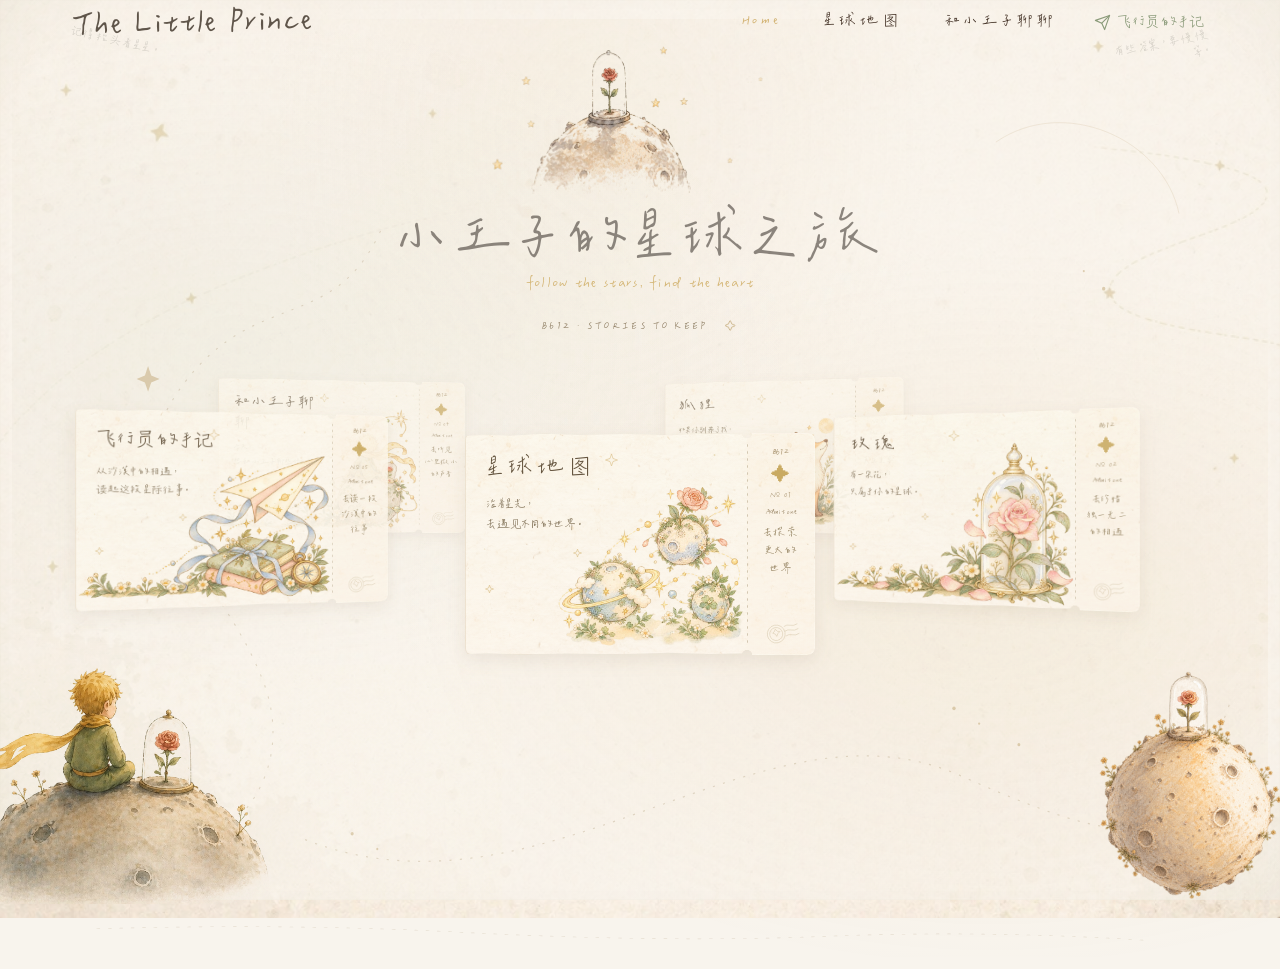
==== commit 8721ff0a: "Apply thin pen handwriting across all website text Host OFL font subsets locally, supplement simplif" ====
--- a/index.html
+++ b/index.html
@@ -7,11 +7,11 @@
     <link rel="icon" type="image/png" href="./favicon-pure-rose.png?v=1">
     <link rel="shortcut icon" href="./favicon.ico?v=1">
     <link rel="apple-touch-icon" href="./pure-rose.png?v=4">
-    <link rel="preload" href="assets/fonts/xiaolai-ui-v3.126.woff2" as="font" type="font/woff2" crossorigin>
-    <link rel="stylesheet" href="handwriting.css?v=20261024">
-    <link rel="stylesheet" href="index-main.css?v=handwriting-20261024">
-    <link rel="stylesheet" href="storybook.css?v=12">
-    <link rel="stylesheet" href="journey-reader.css?v=handwriting-20261024">
+    <link rel="preload" href="assets/fonts/b612-pen-ui-v1.woff2" as="font" type="font/woff2" crossorigin>
+    <link rel="stylesheet" href="handwriting.css?v=b612-pen-20261025-v1">
+    <link rel="stylesheet" href="index-main.css?v=b612-pen-20261025-v1">
+    <link rel="stylesheet" href="storybook.css?v=b612-pen-20261025-v1">
+    <link rel="stylesheet" href="journey-reader.css?v=b612-pen-20261025-v1">
 </head>
 <body class="page-home">
     <!-- 手绘风格 SVG 滤镜：给线条加轻微抖动，模拟铅笔/钢笔手绘感 -->
@@ -804,7 +804,7 @@
     </div>
 
     <script src="memory-api.js?v=1" defer></script>
-    <script src="index-main.js?v=chat-20261024-no-history" defer></script>
+    <script src="index-main.js?v=b612-pen-20261025-v1" defer></script>
     <script src="story-cards.js?v=chat-20261024" defer></script>
 </body>
 </html>
--- a/handwriting.css
+++ b/handwriting.css
@@ -1,3 +1,186 @@
+/* B612 Pen: OFL subsets of ChenYuluoyan 2.0 and YShi Written SC.
+   See assets/fonts/README.md and the bundled upstream licenses. */
+@font-face {
+  font-family: "B612 Pen";
+  src: url("assets/fonts/b612-pen-ui-v1.woff2") format("woff2");
+  font-style: normal;
+  font-weight: 400;
+  font-display: swap;
+  size-adjust: 125%;
+  unicode-range: U+20-7E,U+A0,U+A2-A3,U+A5,U+A7,U+A9,U+AE-B3,U+B7,U+B9,U+C0-C5,U+C8-CF,U+D1-D7,U+D9-DD,U+E0-E5,U+E8-EF,U+F1-F7,U+F9-FD,U+FF,U+2014,U+201C-201D,U+2026,U+2190,U+2192,U+2500,U+2605,U+3001-3002,U+300A-300D,U+3010-3011,U+4E00,U+4E03,U+4E07,U+4E09-4E0B,U+4E0D-4E0E,U+4E14,U+4E16,U+4E18,U+4E2A,U+4E2D,U+4E32,U+4E38,U+4E3B,U+4E45,U+4E48,U+4E4B,U+4E4E,U+4E5D,U+4E5F,U+4E86,U+4E88-4E89,U+4E8B-4E8C,U+4E8E,U+4E91,U+4E94-4E95,U+4E9B,U+4EA4,U+4EAB,U+4EAE,U+4EBA,U+4EC0,U+4ECA-4ECB,U+4ECD-4ECE,U+4ED4,U+4ED6,U+4ED8,U+4EE3-4EE5,U+4EF0,U+4EF6-4EF7,U+4EFB,U+4EFD,U+4EFF,U+4F11,U+4F17-4F18,U+4F1A,U+4F34,U+4F38,U+4F3C,U+4F46,U+4F4D-4F4F,U+4F53,U+4F55,U+4F5B-4F5C,U+4F60,U+4F69,U+4F7F,U+4F8B,U+4F9B,U+4F9D,U+4FBF,U+4FDD,U+4FE1,U+4FEE,U+5012,U+5019,U+501F,U+5026,U+503C,U+5047,U+504F,U+505A,U+505C,U+5065,U+50AC,U+50B2,U+50CF,U+513F,U+5141,U+5143,U+5145,U+5148-5149,U+514B,U+514D,U+515C,U+5165,U+5168,U+516B,U+516D,U+5171,U+5176-5177,U+5185,U+518D,U+5192,U+5199,U+51B2-51B3,U+51B5,U+51B7,U+51C6,U+51C9,U+51DD,U+51E0-51E1,U+51ED,U+51F3,U+51FA,U+5206-5207,U+5217,U+521D,U+5224,U+5229,U+5230,U+5236,U+523A-523B,U+524D,U+5269,U+529B,U+529F-52A0,U+52A9,U+52FF,U+5305-5306,U+5316-5317,U+5339-533A,U+5341,U+5343,U+5347-5348,U+534A,U+5357,U+5360-5361,U+5371,U+5373-5374,U+539A,U+539F,U+53BB,U+53C2,U+53C8,U+53CA-53CD,U+53D6-53D7,U+53D9,U+53E0,U+53E3,U+53E5-53E6,U+53EA-53EB,U+53EF,U+53F2-53F3,U+53F6-53F7,U+53F9,U+5403-5404,U+5408,U+540C-540E,U+5410-5411,U+541E,U+5426-5427,U+542B-542C,U+5435,U+5438-5439,U+5448,U+544A,U+5462,U+5468,U+5473,U+547C-547D,U+548C,U+54AC,U+54C1,U+54C8,U+54CD,U+54EA,U+54ED,U+552F,U+5546,U+5566,U+558A,U+559C-559D,U+55BB,U+5634,U+5668,U+566A,U+56B7,U+56DB,U+56DE,U+56E0,U+56F0,U+56FA,U+56FD,U+5708,U+571F,U+5723,U+5728,U+5730,U+5747,U+574F-5750,U+5782,U+578B,U+57C3,U+57CE,U+57DF,U+5802,U+5806,U+582A,U+585E,U+586B,U+5883,U+589E,U+58A8,U+58F0,U+590D,U+5915-5916,U+591A,U+591C,U+5927,U+5929-592A,U+5931,U+5947,U+594F,U+5957,U+5979,U+597D,U+5982,U+59CB,U+59D4,U+5A03,U+5B50,U+5B57-5B58,U+5B64,U+5B66,U+5B69,U+5B81,U+5B83,U+5B87-5B89,U+5B8C,U+5B99-5B9A,U+5B9C,U+5BA2-5BA3,U+5BB3,U+5BB6,U+5BB9,U+5BC2,U+5BC4,U+5BC6,U+5BCC,U+5BDE-5BDF,U+5BF8,U+5C01,U+5C06,U+5C0A,U+5C0F,U+5C11,U+5C16,U+5C31,U+5C3D-5C3E,U+5C40,U+5C45,U+5C48,U+5C4F,U+5C55,U+5C5E,U+5C71,U+5CF0,U+5D07,U+5D29,U+5DDD,U+5DE5-5DE6,U+5DEE,U+5DF1-5DF2,U+5E02-5E03,U+5E0C,U+5E18,U+5E38,U+5E3D,U+5E45,U+5E55,U+5E72-5E74,U+5E76,U+5E78,U+5E7C,U+5E8F,U+5E95,U+5EA6-5EA7,U+5EB7,U+5EF6,U+5EFA,U+5F02,U+5F0F,U+5F15,U+5F27,U+5F31,U+5F3A,U+5F53,U+5F62,U+5F69,U+5F71,U+5F7C,U+5F80-5F81,U+5F85,U+5F88,U+5F8B,U+5F97,U+5FAA,U+5FAE,U+5FB7,U+5FC3,U+5FC5,U+5FD7-5FD9,U+5FE0,U+5FEB,U+5FF5,U+5FFD,U+600E,U+6015,U+601D,U+6025,U+6027,U+602A,U+604B,U+6052,U+606F,U+6084,U+6089,U+6094,U+60C5,U+60CA-60CB,U+60D1,U+60DC,U+60E6-60E7,U+60F3,U+610F,U+611F,U+6127,U+613F,U+614C,U+6155,U+6162,U+6170,U+61BE,U+61C2,U+6210-6211,U+6216,U+622A,U+623F-6240,U+624B,U+624D,U+6253,U+6258,U+625B,U+626E,U+6270,U+6273,U+6279,U+627E-627F,U+6284,U+628A,U+6295-6296,U+6298,U+62AB-62AC,U+62B1,U+62B9,U+62BD,U+62C5-62C6,U+62C9,U+62CD,U+62D2,U+62D4,U+62D6,U+62DB-62DC,U+62EC,U+62F4,U+62FC,U+62FF,U+6301-6302,U+6307,U+6309,U+632A,U+632F,U+636E,U+6389,U+638C,U+6392,U+63A2,U+63A5,U+63A7-63A8,U+63AA,U+63C9,U+63CF-63D0,U+63D2,U+63E1,U+643A,U+6458,U+6478,U+6491-6492,U+6495,U+64AD,U+64C5,U+64CE,U+652F,U+6536,U+6539,U+653E,U+6545,U+6548,U+654F,U+6559,U+6563,U+6570,U+6574,U+6587,U+6599,U+65AD,U+65B0,U+65B9,U+65BD,U+65C1,U+65C5,U+65CB,U+65E0,U+65E2,U+65E5,U+65E7,U+6606,U+660E-660F,U+6613,U+661F,U+662F,U+663C,U+6643,U+665A,U+6668,U+666E-6670,U+6697,U+66F2,U+66F4,U+66FE-6700,U+6708-6709,U+670B,U+670D,U+671B,U+671D,U+671F,U+6728,U+672A-672C,U+6734-6735,U+673A,U+675F,U+6761,U+6765,U+677E-677F,U+6781,U+6784,U+6790,U+679C,U+67B6,U+67D0,U+67D4,U+67E5,U+6838-6839,U+683C,U+6846,U+6848,U+6876,U+6897,U+68D2,U+6905,U+690D,U+6982,U+69FD,U+6A21,U+6A2A,U+6B21,U+6B23,U+6B27,U+6B49,U+6B63-6B65,U+6B7B,U+6B8A,U+6BB5,U+6BCF,U+6BD4,U+6BEB,U+6C11,U+6C14,U+6C34,U+6C38,U+6C42,U+6C60,U+6C89,U+6C99,U+6CA1,U+6CB3,U+6CBF,U+6CC9,U+6CD5,U+6CE1,U+6CE3,U+6CE8,U+6CEA,U+6D0B,U+6D32,U+6D3B,U+6D3E,U+6D41,U+6D45,U+6D6A,U+6D77,U+6D88,U+6DF1,U+6E05,U+6E29,U+6E34,U+6E38,U+6E90,U+6ED1,U+6F02,U+6F20,U+6F2B,U+704C,U+706B,U+706F-7070,U+70B9,U+70C8,U+7126,U+7136,U+7167,U+7184,U+719F,U+722C,U+7238,U+7247,U+7269,U+7279,U+72B6,U+72D0,U+72EC,U+72F8,U+731C,U+732E,U+7334,U+738B,U+73AB,U+73BB,U+73CD,U+73ED,U+7403,U+7406,U+7470,U+7483,U+74E3,U+74F6,U+751A,U+751C,U+751F,U+7528,U+7530-7531,U+7537,U+753B,U+754C,U+754F,U+7559,U+7565,U+758F,U+7591,U+75B2,U+75DB,U+767D,U+7684,U+76D2,U+76EE,U+76F4,U+76F8,U+7701,U+770B,U+771F-7720,U+773C,U+7740,U+775B,U+7761,U+77DC,U+77E5,U+77ED,U+7834,U+786C,U+786E,U+788C,U+78B0,U+793A,U+795D,U+7968,U+798F,U+79BB,U+79CD,U+79D1,U+79D8,U+79F0,U+79FB,U+7A0B,U+7A0D,U+7A1A,U+7A3F,U+7A76,U+7A7A,U+7A7F,U+7A81,U+7A97,U+7ACB,U+7AD9,U+7ADF-7AE0,U+7AE5,U+7AEF,U+7B06,U+7B11,U+7B2C,U+7B49,U+7B54,U+7B97,U+7BA1,U+7BB1,U+7BB4,U+7BC7,U+7BF1,U+7C07,U+7C92,U+7CBE,U+7CD6,U+7CFB,U+7D20,U+7D22,U+7D2F,U+7E41,U+7F3A,U+7F51,U+7F69,U+7F6E,U+7F8A,U+7F8E,U+7F9E,U+7FA4,U+7FFB,U+8001,U+8003,U+8005,U+800C,U+8010,U+8033,U+8036,U+804A,U+80AF,U+80CC,U+80FD,U+8106,U+811A,U+81E3,U+81EA,U+81F3-81F4,U+820D,U+822A,U+822C,U+8239,U+8272,U+82AC,U+82B1,U+82B3,U+82BD,U+82D7,U+82E5-82E6,U+8303,U+832B,U+8349,U+8352,U+843D,U+8457,U+85CF,U+864E,U+865A,U+866B,U+86C7,U+871C,U+8774,U+8776,U+87BA,U+87D2,U+884C,U+8861,U+8863,U+8868,U+888D,U+8896,U+88AB,U+88C5,U+897F,U+8981,U+8986,U+89D2,U+89E3,U+89E6,U+8A00,U+8C61,U+8C8C,U+8D70,U+8D76-8D77,U+8D8A,U+8DB3,U+8DD1,U+8DDD,U+8DDF,U+8DEF,U+8DF3,U+8E0F,U+8E2A,U+8E6D,U+8E81,U+8EAB,U+8EB2,U+8EBA,U+8F9B,U+8FA3,U+8FB0,U+8FD1,U+8FD4,U+8FF0,U+8FF7,U+8FFD,U+9000-9003,U+900F-9010,U+9012,U+9014,U+901A,U+901F-9020,U+9047,U+904D,U+9053,U+9065,U+906E,U+9075,U+907F-9080,U+90A3,U+90E8,U+90FD,U+914D,U+9152,U+9192,U+91CC-91CD,U+91CF,U+91D1,U+9644,U+964C-964D,U+9650,U+9664,U+966A,U+968F,U+969C,U+96C6,U+9700,U+9707,U+9732,U+9759,U+975E,U+9760,U+9762,U+97F3,U+9996,U+9999,U+9AD8,U+9B3C,U+9B42,U+9EA6,U+9EC4,U+9ECE,U+9ED1,U+9ED8,U+9F13,U+9F20,U+FF01,U+FF08-FF09,U+FF0C,U+FF1A-FF1B,U+FF1F;
+}
+@font-face {
+  font-family: "B612 Pen";
+  src: url("assets/fonts/b612-pen-cjk-00-v1.woff2") format("woff2");
+  font-style: normal;
+  font-weight: 400;
+  font-display: swap;
+  size-adjust: 125%;
+  unicode-range: U+D,U+100-103,U+106-117,U+11A-121,U+124-125,U+128-12D,U+131,U+134-135,U+139-13A,U+13D-13E,U+143-144,U+147-148,U+14C-151,U+154-155,U+158-15D,U+160-161,U+164-165,U+168-171,U+174-17E,U+197,U+1CD-1DC,U+1DE-1E1,U+1E6-1E9,U+1F4-1F5,U+1F8-1FB,U+21E-21F,U+226-227,U+22A-233,U+237,U+244,U+268,U+289,U+2BC,U+2C6-2C7,U+2C9-2CB,U+2CD,U+2D9,U+300-304,U+306-308,U+30A-30D,U+324,U+358,U+391-3A1,U+3A3-3A9,U+3B1-3C1,U+3C3-3C9,U+1D3A,U+1E3E-1E3F,U+1E5E-1E5F,U+1E72-1E73,U+1E80-1E85,U+1EF2-1EF3,U+2013,U+2015,U+2018-2019,U+201E,U+2022,U+2025,U+2027,U+2030,U+2032,U+2035,U+203B,U+2070,U+2074-207B,U+207F-2089,U+20AC,U+2103,U+2109,U+2122,U+2160-2169,U+2191,U+2193,U+2196-2199,U+2215,U+221A,U+221E-2220,U+2223,U+2225,U+2229-222B,U+222E,U+2234-2235,U+2252,U+2260-2261,U+2266-2267,U+2295,U+2299,U+22A5,U+22BF,U+22EE-22EF,U+2303,U+2460-2487,U+249C-24B5,U+2502,U+250C,U+2510,U+2514,U+2518,U+251C,U+2524,U+252C,U+2534,U+253C,U+2550-2551,U+2554,U+2557,U+255A,U+255D-255E,U+2560-2561,U+2563,U+2566,U+2569-256A,U+256C,U+2571-2573,U+2581-258F,U+25A0-25A1,U+25B2-25B3,U+25BC-25BD,U+25C6-25C7,U+25CB,U+25CE-25CF,U+25E2-25E5,U+2606,U+2640,U+2642,U+273D,U+3000,U+3003,U+3007-3009,U+300E-300F,U+3012,U+3014-3015,U+301C-301E,U+3105-3129,U+32A3,U+338E-338F,U+339C-339E,U+33A1,U+33C4,U+33CE,U+33D1-33D2,U+33D5,U+3401-3402,U+3441,U+34DF,U+34E4,U+34FE,U+3502,U+3578,U+3585,U+35A0-35A1,U+35AD,U+35B8,U+35BF,U+35CE,U+35D8,U+35F1,U+35FE,U+3614,U+361B,U+361D,U+362D,U+36AC;
+}
+@font-face {
+  font-family: "B612 Pen";
+  src: url("assets/fonts/b612-pen-cjk-01-v1.woff2") format("woff2");
+  font-style: normal;
+  font-weight: 400;
+  font-display: swap;
+  size-adjust: 125%;
+  unicode-range: U+36C4,U+36E2,U+36F3,U+372E,U+3737,U+3757,U+3769,U+3909,U+3915,U+39C1,U+39CC,U+39CE,U+39D2,U+39E1,U+39E3,U+39EC,U+39FB,U+39FE,U+3A02,U+3A11,U+3A17-3A18,U+3A28,U+3A2A,U+3A3B,U+3A46,U+3A52,U+3A57,U+3A67,U+3A90,U+3B39,U+3C00,U+3C35,U+3D18-3D19,U+3D88,U+3DCD,U+3DDB,U+3DEB,U+3DEE,U+3E10,U+3E30,U+3E62,U+3E74,U+3EA2,U+3F08,U+3F13,U+3F4E,U+3F65,U+3F80,U+3F8A,U+3FF8,U+4010,U+402F,U+4034,U+4065,U+406A,U+406F,U+40D7,U+40DF,U+4180,U+41A4,U+41F6,U+4204,U+4242,U+4308,U+44EA,U+4552,U+4599,U+45B3,U+45C1,U+45C6,U+45D0,U+4606,U+4625,U+463C,U+479A,U+47D3,U+47D8,U+47E9,U+4821,U+4837,U+488D,U+48A2,U+4951,U+4989,U+4ACC,U+4B72,U+4B7E,U+4BCB,U+4C35,U+4C7D,U+4C85-4C86,U+4D3A,U+4E01,U+4E08,U+4E0F-4E11,U+4E15,U+4E19,U+4E1E-4E1F,U+4E21,U+4E26,U+4E28,U+4E2B,U+4E2E,U+4E30,U+4E36,U+4E39,U+4E3C,U+4E3F,U+4E42-4E43,U+4E4D,U+4E4F,U+4E52-4E53,U+4E56-4E59,U+4E5C,U+4E5E,U+4E69-4E6A,U+4E71,U+4E73,U+4E78,U+4E7E,U+4E80,U+4E82,U+4E85,U+4E8D,U+4E92-4E93,U+4E98-4E99,U+4E9C,U+4E9E-4EA2,U+4EA5-4EA6,U+4EA8,U+4EAC-4EAD,U+4EB3,U+4EB7,U+4EB9,U+4EBB-4EBC,U+4EC1-4EC4,U+4EC6-4EC7,U+4EC9,U+4ECF,U+4ED5,U+4ED7,U+4ED9,U+4EDD-4EDF,U+4EE1,U+4EE8,U+4EEE,U+4EF1-4EF3,U+4EF5,U+4F01,U+4F03,U+4F08-4F0B,U+4F0D-4F10,U+4F15,U+4F19,U+4F1D,U+4F28,U+4F2F-4F30,U+4F36,U+4F3A-4F3B,U+4F3D,U+4F41,U+4F43,U+4F47-4F49,U+4F50-4F51,U+4F54,U+4F57-4F5A,U+4F5D-4F5F,U+4F62-4F63,U+4F67,U+4F6A,U+4F6C,U+4F6E-4F70,U+4F73-4F77,U+4F7A-4F7C,U+4F7E,U+4F83-4F86,U+4F88-4F8A,U+4F8D,U+4F8F,U+4F91-4F92,U+4F94,U+4F96-4F98,U+4F9E,U+4FA0-4FA1,U+4FAD-4FAF,U+4FB2,U+4FB5-4FB7,U+4FB9-4FBA,U+4FC1-4FC4,U+4FC8,U+4FCA-4FCB,U+4FCD-4FD1,U+4FD3,U+4FD7-4FD8,U+4FDA,U+4FDE-4FE0,U+4FE3,U+4FE5,U+4FEC,U+4FEF,U+4FF1,U+4FF3,U+4FF5-4FF6,U+4FF8,U+4FFA,U+4FFD-4FFE,U+5000,U+5006,U+5008-5009,U+500B-500D,U+500F,U+5011,U+5013-5014,U+5016,U+5018,U+501A-501C,U+501E,U+5021-5025,U+5027-502D,U+502F,U+5032,U+5036,U+5039,U+5041,U+5043,U+5048-5049,U+504C,U+504E,U+5051,U+5055,U+505D,U+505F,U+506D,U+5072,U+5074-5078,U+507A,U+507D,U+5080,U+5085,U+508C-508D,U+5091,U+5096,U+5098-509C,U+50A2-50A3,U+50AA,U+50AD,U+50AF,U+50B1,U+50B3-50B5,U+50B7,U+50BB,U+50BE,U+50C2,U+50C5-50C7,U+50C9,U+50CD-50CE,U+50D1,U+50D5-50D6,U+50DA-50DB,U+50DE,U+50E3,U+50E5-50E7,U+50E9,U+50EB,U+50ED-50EE,U+50F1,U+50F5,U+50F9,U+50FB,U+50FE,U+5100-5102,U+5104,U+5106-5109,U+5110-5112,U+5114-5115,U+5118,U+511A,U+511F,U+5121,U+512A-512B,U+5131-5133,U+5137-5138,U+513A-513C,U+5140,U+5144,U+5146-5147,U+514C,U+514E,U+5150,U+5152,U+5154-5155,U+5157,U+515A,U+5162,U+5167,U+5169-516A,U+516C,U+516E,U+5175,U+5178,U+517C,U+5180,U+5182,U+5184,U+5186-5187,U+5189-518A,U+518F,U+5191,U+5195-5197,U+519A,U+51A0,U+51A2,U+51A4-51A5,U+51A7-51A8,U+51AA-51AC,U+51B0,U+51B4,U+51B6,U+51BC-51BD,U+51C3-51C4,U+51C7-51C8,U+51CA-51CD,U+51D4,U+51DB-51DC,U+51E6-51E7,U+51E9-51EA,U+51F0-51F1,U+51F4-51F6,U+51F8-51F9,U+51FD,U+5200-5203,U+5208,U+520A,U+520E,U+5210-5213,U+5216,U+521C,U+5223,U+5225-5226,U+5228,U+522A,U+522E,U+5233,U+5237-5239,U+5241,U+5243,U+5247;
+}
+@font-face {
+  font-family: "B612 Pen";
+  src: url("assets/fonts/b612-pen-cjk-02-v1.woff2") format("woff2");
+  font-style: normal;
+  font-weight: 400;
+  font-display: swap;
+  size-adjust: 125%;
+  unicode-range: U+5249-524C,U+524E,U+5254,U+5256,U+525B-525D,U+5263-5265,U+526A,U+526E-5270,U+5272,U+5274-5275,U+5277,U+527A,U+527D-5284,U+5287-528A,U+528C-528D,U+528F,U+5291,U+5293,U+5296,U+52A3,U+52A6,U+52AA-52AD,U+52B1,U+52B4,U+52B9,U+52BB-52BC,U+52BE,U+52C1,U+52C3,U+52C5,U+52C7,U+52C9,U+52CD,U+52D0,U+52D2,U+52D5-52D9,U+52DB,U+52DD-52DF,U+52E2-52E7,U+52E9,U+52F0,U+52F2-52F3,U+52F5,U+52F8-52FC,U+52FE,U+5301-5302,U+5308,U+530B,U+530D,U+530F-5310,U+5315,U+5319,U+531D,U+5320-5321,U+5323,U+5327,U+532A,U+532D,U+532F,U+5331,U+533B-533C,U+533E-5340,U+5345,U+5349,U+534C-534D,U+5351-5354,U+5358,U+535A,U+535C,U+535E,U+5366,U+5369,U+536C,U+536E-5370,U+5372,U+5375,U+5377-5379,U+537B,U+537D,U+537F,U+5382,U+5384,U+5398,U+539D,U+53A0,U+53A5-53A6,U+53A8-53A9,U+53AD,U+53B2-53B3,U+53B6,U+53C1,U+53C3,U+53C9,U+53CE,U+53D4,U+53DB,U+53DF,U+53E1-53E2,U+53E4,U+53E8-53E9,U+53EC-53EE,U+53F0-53F1,U+53F5,U+53F8,U+53FB-53FC,U+53FE,U+5401-5402,U+5406,U+5409-540B,U+540F,U+5412-5414,U+5416,U+541B,U+541D,U+541F-5421,U+5425,U+5428-542A,U+542D-542E,U+5431,U+5433,U+5436,U+543B-543E,U+5440-5443,U+5446,U+5449,U+544D-544E,U+5451,U+5454,U+5463-5467,U+546A,U+546F-5472,U+5474-5478,U+547B,U+547E-5482,U+5484-5488,U+548B,U+548D-5498,U+549A,U+54A4-54AB,U+54AD,U+54AF,U+54B1-54B3,U+54B8-54B9,U+54BB,U+54BD-54C0,U+54C2,U+54C4,U+54C6-54C7,U+54C9-54CB,U+54CE-54D0,U+54D6,U+54DE,U+54E1-54E3,U+54E5-54E9,U+54EE-54EF,U+54F1-54F2,U+54F9-54FA,U+54FC-54FD,U+54FF,U+5501-5502,U+5504-5507,U+5509-550A,U+550C,U+550E-5511,U+5513-5514,U+5516,U+551A,U+551E,U+5525,U+5527,U+5529,U+552C-552E,U+5530-5531,U+5533,U+5535-5538,U+553B,U+553E-553F,U+5541,U+5543-5545,U+5549-554A,U+554D,U+554F-5550,U+5553,U+5555-5557,U+555C-5561,U+5563-5565,U+5569-556B,U+5571-5572,U+5575-5577,U+5579,U+557B-557C,U+557E,U+5580-5584,U+5586-5589,U+558B-558C,U+558E-558F,U+5591,U+5593-5594,U+5598-559A,U+559F,U+55A2,U+55A4-55A5,U+55A7-55AE,U+55B0-55B3,U+55B5-55B6,U+55BA,U+55BC,U+55C0,U+55C4-55C7,U+55C9,U+55CB-55CC,U+55CE,U+55D0-55D4,U+55D6-55D7,U+55D9-55DA,U+55DC-55DF,U+55E1,U+55E3-55E6,U+55E8-55E9,U+55EC,U+55EF-55F2,U+55F6-55F7,U+55F9-55FA,U+55FD-55FE,U+5600-5601,U+5605-5606,U+5608-5609,U+560C-5610,U+5612-5618,U+561B-561C,U+561E-561F,U+5622-5623,U+5625,U+5627,U+5629-562A,U+562C-5632,U+5635-5636,U+5638-5639,U+563B,U+563D,U+563F,U+5641-5643,U+5649,U+564C-564F,U+5652-5654,U+5657-565B,U+565D,U+5660,U+5662,U+5664-5666,U+5669,U+566B-566C;
+}
+@font-face {
+  font-family: "B612 Pen";
+  src: url("assets/fonts/b612-pen-cjk-03-v1.woff2") format("woff2");
+  font-style: normal;
+  font-weight: 400;
+  font-display: swap;
+  size-adjust: 125%;
+  unicode-range: U+566D,U+566F,U+5671-5672,U+5674,U+5676-567A,U+567C,U+5680,U+5685-5687,U+5689,U+568E-5690,U+5692-5693,U+5695,U+5699,U+569C,U+569E-569F,U+56A1-56A2,U+56A4-56A8,U+56AE,U+56B1,U+56B3-56B6,U+56B9,U+56BC,U+56BE-56C3,U+56C8-56CD,U+56D1,U+56D3-56D4,U+56D6-56D7,U+56DA,U+56DD,U+56DF,U+56E1,U+56E3-56E5,U+56E7,U+56EA-56EB,U+56EE,U+56F2-56F3,U+56F7,U+56F9,U+56FF,U+5703-5704,U+5707,U+5709,U+570B-570D,U+570F,U+5712-5713,U+5716,U+5718,U+571C-571D,U+5721,U+5727,U+5729,U+572C-572F,U+5733-5734,U+573B,U+573E,U+5740,U+5742,U+5749-574E,U+5751,U+5754,U+575F,U+5761-5764,U+5766,U+5768-576B,U+576E-576F,U+5771,U+5773,U+5775,U+5777,U+577C,U+5783,U+5793,U+579A-579B,U+579E,U+57A0,U+57A2-57A4,U+57AE,U+57B5,U+57BA,U+57BF,U+57C2,U+57C6-57C7,U+57CB,U+57CF,U+57D2,U+57D4-57D5,U+57D7,U+57DC,U+57DE,U+57E0-57E1,U+57E4,U+57ED,U+57F2,U+57F4-57FA,U+57FC-57FD,U+5800,U+5803,U+5805,U+5807,U+5809-580A,U+5810,U+5815,U+5819,U+581D-581E,U+5820-5821,U+5824,U+582F-5831,U+5834-5835,U+583A-583B,U+583F-5841,U+584A-584D,U+584F,U+5851-5852,U+5854,U+5857-585A,U+5860-5862,U+5864,U+5869,U+586D,U+5871-5872,U+5875,U+5879,U+587D-5880,U+5885,U+5888-588A,U+588E,U+5893,U+5897-5898,U+589C,U+589F,U+58A6,U+58A9,U+58AC,U+58AE,U+58B3,U+58BB-58BC,U+58BE,U+58C1-58C2,U+58C5-58C7,U+58CA,U+58CC,U+58CE,U+58D1,U+58D3,U+58D5,U+58D8-58DA,U+58DE-58E0,U+58E2,U+58E4,U+58E9,U+58EB-58EC,U+58EE-58EF,U+58F1-58F3,U+58F7,U+58F9-58FA,U+58FC-58FD,U+5902,U+5906,U+5909-590A,U+590F-5910,U+5914,U+5919,U+5920,U+5922,U+5924-5925,U+592B-592F,U+5937-5938,U+593E,U+5940,U+5944-5945,U+5948-594A,U+594E,U+5950-5955,U+5958,U+595A,U+5960-5962,U+5965,U+5967-596E,U+5971,U+5973-5974,U+5976,U+5978,U+597C,U+597E,U+5981,U+5983-5984,U+598A,U+598D,U+598F,U+5992-5993,U+5996-5999,U+599D-599E,U+59A1,U+59A3-59A8,U+59AC,U+59AE-59AF,U+59B2-59B3,U+59B6,U+59B9-59BB,U+59BE,U+59C0-59C1,U+59C3,U+59C6,U+59C8-59CA,U+59CD-59CE,U+59D0-59D3,U+59D7-59D8,U+59DA,U+59DC-59DD,U+59E3-59E6,U+59E8-59EE,U+59F3-59F8,U+59FB-59FC,U+59FF,U+5A01,U+5A09,U+5A0C,U+5A11,U+5A13,U+5A17-5A18,U+5A1B-5A1C,U+5A1F-5A20,U+5A23,U+5A25,U+5A29-5A2A,U+5A2F,U+5A33,U+5A36,U+5A38,U+5A3C,U+5A40-5A42,U+5A46,U+5A49-5A4A,U+5A4C-5A4D,U+5A51,U+5A53,U+5A55,U+5A57,U+5A5A-5A5B,U+5A5E-5A5F,U+5A62-5A64,U+5A66-5A67,U+5A6A,U+5A6C-5A6D,U+5A77-5A78,U+5A7E-5A7F,U+5A81,U+5A83-5A84,U+5A8C,U+5A90,U+5A92-5A93,U+5A96-5A97,U+5A9A-5A9C,U+5A9E,U+5AA0,U+5AA7,U+5AAA,U+5AAC,U+5AAE,U+5AB1-5AB3,U+5AB8,U+5ABA,U+5ABC-5ABE,U+5AC1-5AC4,U+5AC6,U+5AC8-5AC9,U+5ACB-5ACC,U+5AD0-5AD1,U+5AD5-5ADA,U+5AE0-5AE1,U+5AE3,U+5AE5-5AE6,U+5AE9,U+5AF2,U+5AF5,U+5AFA-5AFB,U+5B03,U+5B05,U+5B08-5B09,U+5B0B-5B0C,U+5B11,U+5B16-5B17,U+5B19,U+5B1B,U+5B1D,U+5B21-5B24,U+5B26,U+5B28,U+5B2A-5B2D,U+5B30,U+5B32;
+}
+@font-face {
+  font-family: "B612 Pen";
+  src: url("assets/fonts/b612-pen-cjk-04-v1.woff2") format("woff2");
+  font-style: normal;
+  font-weight: 400;
+  font-display: swap;
+  size-adjust: 125%;
+  unicode-range: U+5B34,U+5B38,U+5B3F-5B40,U+5B43,U+5B45-5B46,U+5B4B-5B4D,U+5B51,U+5B53-5B56,U+5B5A-5B5D,U+5B5F,U+5B62-5B63,U+5B65,U+5B6B-5B6D,U+5B70-5B73,U+5B75,U+5B78,U+5B7A-5B7B,U+5B7D,U+5B7F-5B80,U+5B85,U+5B8B,U+5B8D,U+5B8F,U+5B93,U+5B95,U+5B97-5B98,U+5B9B,U+5B9D,U+5B9F,U+5BA4-5BA7,U+5BAC-5BAE,U+5BB0,U+5BB4-5BB5,U+5BB8,U+5BBF-5BC0,U+5BC3,U+5BC5,U+5BC7,U+5BD0,U+5BD2-5BD4,U+5BD7-5BD8,U+5BDB,U+5BDD,U+5BE1-5BE2,U+5BE4-5BE9,U+5BEB-5BEC,U+5BEE-5BF0,U+5BF3,U+5BF5-5BF6,U+5BFA,U+5BFE-5BFF,U+5C02,U+5C04-5C05,U+5C07-5C09,U+5C0B,U+5C0D-5C0E,U+5C10,U+5C1A-5C1B,U+5C1E,U+5C22,U+5C24-5C25,U+5C28,U+5C2A,U+5C2C-5C2D,U+5C37-5C3C,U+5C3F,U+5C41,U+5C44,U+5C46,U+5C4A-5C4E,U+5C50-5C51,U+5C53,U+5C58-5C59,U+5C5C,U+5C60-5C65,U+5C67-5C68,U+5C6C-5C6F,U+5C79,U+5C7B,U+5C88,U+5C8C-5C8D,U+5C8F-5C91,U+5C94,U+5CA1-5CA2,U+5CA5-5CA6,U+5CA8-5CA9,U+5CAB-5CAD,U+5CB1,U+5CB3,U+5CB7-5CB8,U+5CC7,U+5CCA-5CCB,U+5CCE,U+5CD2,U+5CD6,U+5CD9,U+5CE0-5CE1,U+5CE8,U+5CEA,U+5CED-5CEF,U+5CF1,U+5CF4-5CF6,U+5CFB,U+5CFD,U+5D01,U+5D06,U+5D0B,U+5D0E,U+5D10-5D11,U+5D14,U+5D16-5D17,U+5D19-5D1B,U+5D1F-5D22,U+5D24,U+5D27,U+5D33-5D34,U+5D3D,U+5D42,U+5D47,U+5D4A-5D4C,U+5D4E,U+5D50,U+5D59,U+5D5C,U+5D69,U+5D6C,U+5D6F,U+5D75,U+5D79,U+5D7E,U+5D80,U+5D82,U+5D84,U+5D87,U+5D8B-5D8C,U+5D94,U+5D99,U+5D9D,U+5DA0,U+5DA2,U+5DA7,U+5DA9,U+5DB7-5DB8,U+5DBA,U+5DBC-5DBD,U+5DC3,U+5DC9,U+5DCC-5DCD,U+5DD2-5DD4,U+5DD6,U+5DDB,U+5DDE,U+5DE0-5DE3,U+5DE7-5DE8,U+5DEB,U+5DED,U+5DF3-5DF4,U+5DF7,U+5DF9,U+5DFB,U+5DFD-5DFF,U+5E06,U+5E0A,U+5E11,U+5E14-5E16,U+5E19-5E1B,U+5E1D,U+5E1F,U+5E25,U+5E2B,U+5E2D,U+5E2F-5E30,U+5E33,U+5E36-5E37,U+5E40,U+5E43-5E44,U+5E4C,U+5E53-5E54,U+5E57-5E58,U+5E5B,U+5E5F,U+5E61-5E63,U+5E6B,U+5E79-5E7B,U+5E7D-5E7F,U+5E81,U+5E83-5E84,U+5E87,U+5E8A,U+5E92,U+5E96-5E97,U+5E9A-5E9C,U+5EA0,U+5EA5,U+5EAB,U+5EAD,U+5EB0-5EB2,U+5EB5-5EB6,U+5EB8-5EB9,U+5EBE,U+5EC1-5EC4,U+5EC8-5ECD,U+5ED0,U+5ED2-5ED6,U+5EDA,U+5EDD,U+5EDF-5EE3,U+5EE8,U+5EEC,U+5EF3-5EF4,U+5EF7-5EF9,U+5EFB-5EFC,U+5EFE-5EFF,U+5F01,U+5F04,U+5F07-5F08,U+5F0A-5F0B,U+5F0D-5F0E,U+5F10,U+5F12-5F14,U+5F17-5F18,U+5F1B,U+5F1F,U+5F22,U+5F25-5F26,U+5F29,U+5F2D,U+5F33,U+5F35,U+5F37,U+5F3C,U+5F3E,U+5F46,U+5F48,U+5F4A,U+5F4C,U+5F4E,U+5F50,U+5F54,U+5F56-5F59,U+5F5D-5F5E,U+5F61,U+5F63-5F67,U+5F6A-5F6D,U+5F70,U+5F73,U+5F77,U+5F79,U+5F7D-5F7F,U+5F84,U+5F87,U+5F89-5F8A,U+5F8C,U+5F90-5F93,U+5F98-5F99,U+5F9B-5F9C,U+5F9E,U+5FA0-5FA1,U+5FA5,U+5FA7-5FA9,U+5FAB-5FAD,U+5FB3-5FB5,U+5FB9,U+5FBC-5FBD,U+5FC9,U+5FCC-5FCD,U+5FCF-5FD2,U+5FD6,U+5FDC-5FDF,U+5FE1,U+5FE4-5FE5,U+5FEA,U+5FEE,U+5FF1,U+5FF8,U+5FFB,U+5FFF-6000,U+600D,U+600F-6010,U+6012,U+6014,U+6016,U+6019,U+601B-601C,U+6020-6021,U+6026,U+6028-6029,U+602B,U+602F,U+6031,U+6035,U+6039,U+6041-6043,U+6045-6046,U+604D,U+6050,U+6055,U+6058-605A,U+6062-6065,U+6067-606D,U+6070,U+6075;
+}
+@font-face {
+  font-family: "B612 Pen";
+  src: url("assets/fonts/b612-pen-cjk-05-v1.woff2") format("woff2");
+  font-style: normal;
+  font-weight: 400;
+  font-display: swap;
+  size-adjust: 125%;
+  unicode-range: U+607F,U+6085,U+608A,U+608C-608E,U+6096,U+609A-609B,U+609D,U+609F-60A0,U+60A3-60A4,U+60A6-60AA,U+60B0-60B2,U+60B4-60B8,U+60BB-60C0,U+60C6-60C7,U+60D5,U+60D8,U+60DA-60DB,U+60DD,U+60DF-60E3,U+60E8,U+60EA,U+60F0-60F2,U+60F4,U+60F6,U+60F9-60FB,U+6100-6101,U+6106,U+6108-6109,U+610D-610E,U+6110,U+6113-6116,U+611A-611C,U+6120,U+6123,U+612B-612C,U+6134,U+6137,U+613C-613E,U+6144,U+6147-6148,U+614B,U+614D-614E,U+6152-6153,U+6158,U+615A,U+615D,U+615F,U+6163-6165,U+6167-6168,U+616B-616C,U+616E,U+6171,U+6173,U+6175-6177,U+617C-617E,U+6182,U+6187,U+618A-618B,U+618D-618E,U+6190-6194,U+6199-619A,U+619F,U+61A2,U+61A4,U+61A7-61A9,U+61AB-61AC,U+61AE,U+61B2,U+61B6,U+61C3,U+61C7-61CD,U+61D0,U+61DE-61DF,U+61E3-61E4,U+61E6-61E8,U+61EE,U+61F2,U+61F5-61FA,U+61FC-6200,U+6207-6208,U+620A,U+620C-620E,U+6212,U+6214-6215,U+6219-621B,U+621F,U+6221-6222,U+6225-6227,U+6229,U+622E-6230,U+6232-6234,U+6236,U+6238,U+623B,U+623D-623E,U+6241,U+6247-6249,U+624E,U+6250-6252,U+6254-6255,U+6259-625A,U+625E,U+6261,U+6263-6266,U+626D,U+626F,U+6271-6272,U+6274,U+6276-6277,U+627A,U+627C,U+6280,U+6285-6286,U+6289,U+628C,U+6290-6294,U+6297,U+629C-629E,U+62A6,U+62A8,U+62B5,U+62BA-62BC,U+62BE-62BF,U+62C1-62C4,U+62C7-62C8,U+62CA-62CC,U+62CE-62D1,U+62D3,U+62D5,U+62D7-62DA,U+62DD,U+62E0-62E1,U+62ED-62EF,U+62F1,U+62F3,U+62F5-62F7,U+62F9,U+62FD-62FE,U+6303,U+6308,U+630C,U+630E,U+6310-6311,U+6313-6316,U+6319,U+631F,U+6328-6329,U+632B,U+6331-633A,U+633C-6340,U+6342-6343,U+6345-6346,U+6348-6349,U+634B-6350,U+6352,U+6354-6355,U+6357-6359,U+635C-635D,U+6365,U+6367-6369,U+636B,U+6371-6372,U+6376-6377,U+637A-637B,U+637D-637E,U+6380,U+6382-6384,U+6387-6388,U+638A,U+638F-6390,U+6394,U+6396-6399,U+639B-63A1,U+63A3,U+63A9,U+63AC,U+63AE-63B0,U+63B2,U+63B4,U+63B9,U+63BB,U+63BD-63BE,U+63C0,U+63C3-63C4,U+63C6-63C8,U+63CB-63CD,U+63D1,U+63D6,U+63D9-63DC,U+63DE,U+63E0,U+63E2-63E4,U+63E6-63E7,U+63E9-63EE,U+63F0,U+63F2,U+63F4,U+63F6,U+63F8-63FC,U+63FE,U+6406-6407,U+6409,U+640D,U+640F-6410,U+6413-6414,U+6416-6417,U+6419,U+641C-641F,U+6421-6427,U+6429-642D,U+6432,U+6434-6436,U+643D-643E,U+6440-6443,U+644E,U+6451-6454,U+6456,U+6459,U+645B-6461,U+6467-6469,U+646B,U+646D,U+646F-6471,U+6473,U+6475-6477,U+6479-647B,U+647D,U+647F,U+6482-6483,U+6485-6488,U+648B,U+648D,U+648F-6490,U+6493,U+6496,U+6498-649A,U+649E-64A0,U+64A2-64A5,U+64A8-64A9,U+64AB-64AC,U+64AE,U+64B0-64B4,U+64B9,U+64BB-64BC,U+64BE-64C0;
+}
+@font-face {
+  font-family: "B612 Pen";
+  src: url("assets/fonts/b612-pen-cjk-06-v1.woff2") format("woff2");
+  font-style: normal;
+  font-weight: 400;
+  font-display: swap;
+  size-adjust: 125%;
+  unicode-range: U+64C1-64C2,U+64C4,U+64C7,U+64C9-64CB,U+64CD,U+64D0,U+64D2,U+64D4,U+64D7-64D8,U+64DA-64DB,U+64DD,U+64E0,U+64E2-64E4,U+64E6-64E7,U+64EC,U+64EF-64F4,U+64F7-64F8,U+64FA-64FE,U+6500,U+6504,U+6506,U+6509,U+650B,U+650E-650F,U+6511,U+6514-6516,U+6518-6519,U+651C-651E,U+6522-6526,U+652A-652C,U+6530,U+6534-6535,U+6538,U+653B,U+653F,U+6546,U+6549,U+654B,U+654D-654E,U+6551,U+6554-6558,U+655D-655E,U+6562,U+6566-6568,U+656C,U+6571-6572,U+6575,U+6577-6578,U+657B,U+6582-6583,U+6588-6589,U+658C,U+658E,U+6590-6591,U+6595,U+6597,U+659B-659C,U+659F,U+65A1,U+65A4-65A5,U+65A7,U+65AB-65AC,U+65AF,U+65B3,U+65B7,U+65BC,U+65C2-65C3,U+65C6,U+65CC,U+65CE-65CF,U+65D2,U+65D6-65D7,U+65DB,U+65E6,U+65E8-65E9,U+65EC-65EF,U+65F1,U+65F3-65F4,U+65FA-65FC,U+6600,U+6602-6603,U+6607,U+6609-660A,U+660C,U+6614-6615,U+661C-661D,U+6620,U+6624-6625,U+6627-6628,U+662B,U+662D,U+6630-6631,U+6634-6636,U+663A,U+6641-6642,U+6644-6645,U+6649-664C,U+664F,U+6652,U+6659,U+665B,U+665D-665F,U+6661-6662,U+6664-6667,U+6669,U+666C,U+6674,U+6676-6678,U+667A,U+667E,U+6681,U+6684,U+6687-6689,U+668C-668E,U+6690-6691,U+6694,U+6696,U+6698,U+669D,U+669F-66A0,U+66A2,U+66A6,U+66A8,U+66AA-66AB,U+66AE,U+66B1,U+66B4-66B5,U+66B8-66B9,U+66BB,U+66BE,U+66C4,U+66C6-66C9,U+66CC,U+66CF,U+66D6,U+66D9-66DD,U+66E0,U+66E3,U+66E6,U+66E9,U+66EC,U+66F0-66F1,U+66F3,U+66F7-66F9,U+66FC-66FD,U+6703,U+6705,U+6712-6715,U+6717,U+6722-6723,U+6726-6727,U+672D-672E,U+6731-6733,U+6736,U+673D,U+6746-6749,U+674C,U+674E-6751,U+6753,U+6755-6756,U+6759,U+675C,U+675E,U+6760,U+6762,U+6767,U+676A,U+676D-6773,U+6775,U+6777,U+677C,U+6787,U+6789,U+678B,U+6792-6793,U+6795,U+6797,U+679A,U+679D,U+67A0-67A2,U+67AF-67B1,U+67B3-67B5,U+67B7-67B8,U+67BB,U+67C1,U+67C4,U+67CA,U+67CF,U+67D1-67D3,U+67D8-67DA,U+67DC-67DE,U+67E2,U+67E6,U+67E9-67EC,U+67EF-67F5,U+67FA-67FB,U+67FE-67FF,U+6802-6804,U+6813-6814,U+6816-6817,U+681D-681E,U+6821-6822,U+6825-6826,U+6829-682A,U+6831,U+6834,U+683B,U+683D,U+683F-6845,U+6849-684A,U+684C-684E,U+6850-6851,U+6853-6854,U+685C-685D,U+685F,U+6867,U+686B,U+686E,U+6871-6872,U+6874-6875,U+6877-6878,U+687E-687F,U+6881,U+6883,U+6885-6886,U+688F,U+6893-6894,U+6898,U+689B,U+689D,U+689F-68A3,U+68A7-68A8,U+68AD,U+68AF-68B3,U+68B5-68B6,U+68B9,U+68BC,U+68C4,U+68C8-68CB,U+68CD,U+68D1,U+68D3,U+68D5-68D8,U+68DA,U+68DF-68E1,U+68E3,U+68E7-68E8,U+68EE,U+68F0-68F2,U+68F5,U+68F9-68FC,U+6900,U+6907-690C,U+690E-690F,U+6912,U+6919,U+691B-691C,U+692A,U+6930,U+6932,U+6934,U+6938-6939,U+693B,U+693D,U+693F-6942,U+6945,U+6948,U+694A,U+694F,U+6953-6955,U+6957,U+6959-6963,U+6966,U+6968,U+696A-6970,U+6973-6975,U+6977-6979,U+697B-697D,U+6986,U+698A,U+698E,U+6994;
+}
+@font-face {
+  font-family: "B612 Pen";
+  src: url("assets/fonts/b612-pen-cjk-07-v1.woff2") format("woff2");
+  font-style: normal;
+  font-weight: 400;
+  font-display: swap;
+  size-adjust: 125%;
+  unicode-range: U+6995-6996,U+699B-699C,U+69A4-69A8,U+69AB,U+69AD-69AE,U+69B2,U+69B4,U+69B6-69B7,U+69BB-69BC,U+69BF,U+69C1-69C4,U+69C7,U+69C9-69CD,U+69D0-69D1,U+69D3-69D4,U+69D8-69D9,U+69E4,U+69E8,U+69ED,U+69F2-69F4,U+69F6,U+69FA-69FB,U+69FF-6A02,U+6A05,U+6A0A-6A0B,U+6A11,U+6A13,U+6A16-6A19,U+6A1E-6A20,U+6A23,U+6A26,U+6A28-6A29,U+6A2B,U+6A35,U+6A38-6A3A,U+6A3C-6A42,U+6A44,U+6A47-6A48,U+6A4B,U+6A50,U+6A55,U+6A58-6A59,U+6A5B,U+6A5E-6A5F,U+6A61-6A62,U+6A66,U+6A68,U+6A6B,U+6A7E-6A80,U+6A84,U+6A89,U+6A8D-6A8E,U+6A90,U+6A94,U+6A97,U+6A9C,U+6A9E,U+6AA0,U+6AA2-6AA3,U+6AA5,U+6AA8,U+6AAB-6AAC,U+6AAE-6AAF,U+6AB3,U+6AB8,U+6ABB,U+6AC2-6AC3,U+6AC8,U+6AD3,U+6ADA-6ADB,U+6ADD-6ADF,U+6AE5,U+6AE8,U+6AEA-6AEC,U+6AF3,U+6AF8,U+6AFA-6AFC,U+6B04-6B05,U+6B09-6B0A,U+6B0F-6B10,U+6B12,U+6B16-6B17,U+6B1D-6B20,U+6B25,U+6B28,U+6B31-6B32,U+6B36-6B3A,U+6B3D-6B3E,U+6B41,U+6B43,U+6B46-6B47,U+6B4C,U+6B4E,U+6B50,U+6B53,U+6B55,U+6B59,U+6B5B,U+6B5F,U+6B61-6B62,U+6B66-6B67,U+6B69-6B6A,U+6B6F,U+6B72-6B74,U+6B77-6B79,U+6B7F,U+6B82-6B84,U+6B86,U+6B89,U+6B8B,U+6B8D,U+6B91,U+6B95-6B98,U+6B9B,U+6B9E,U+6BA4-6BA5,U+6BAB,U+6BAD-6BAF,U+6BB2-6BB4,U+6BB7,U+6BBA-6BBC,U+6BBF-6BC0,U+6BC5-6BC6,U+6BCB,U+6BCD-6BCE,U+6BD0,U+6BD2-6BD3,U+6BD6-6BD8,U+6BDB,U+6BE1,U+6BEC,U+6BEF,U+6BFC-6BFD,U+6BFF,U+6C02,U+6C05,U+6C08,U+6C0F-6C10,U+6C13,U+6C15-6C1B,U+6C1F,U+6C21,U+6C23-6C28,U+6C2A-6C2C,U+6C2E-6C30,U+6C33,U+6C36-6C37,U+6C39,U+6C3E,U+6C40-6C41,U+6C46,U+6C4E,U+6C50,U+6C54-6C5F,U+6C61,U+6C68-6C6B,U+6C6F-6C70,U+6C72,U+6C74,U+6C76,U+6C7A,U+6C7D-6C7E,U+6C81-6C88,U+6C8A,U+6C8C-6C8D,U+6C8F-6C90,U+6C92-6C96,U+6C9A-6C9B,U+6CA2,U+6CAB-6CAE,U+6CB1,U+6CB8-6CBE,U+6CC1-6CC2,U+6CC4-6CC5,U+6CCA,U+6CCC,U+6CCF,U+6CD1,U+6CD3-6CD4,U+6CD6-6CD7,U+6CD9,U+6CDB,U+6CDD-6CDE,U+6CE0,U+6CE2,U+6CE5,U+6CE7,U+6CEB,U+6CEE-6CF1,U+6CF3,U+6CF5,U+6D01,U+6D04,U+6D07,U+6D0C,U+6D0E,U+6D12,U+6D17-6D19,U+6D1B,U+6D1E,U+6D22,U+6D25,U+6D27-6D2B,U+6D2E,U+6D31,U+6D33-6D3A,U+6D3D,U+6D44,U+6D59-6D5A,U+6D5C,U+6D5E,U+6D60-6D61,U+6D63-6D67,U+6D69,U+6D6C,U+6D6E-6D6F,U+6D72,U+6D74,U+6D78-6D79,U+6D7F,U+6D82,U+6D85,U+6D87,U+6D89,U+6D8C,U+6D8E,U+6D92-6D97,U+6D99,U+6D9B-6D9C,U+6DAA,U+6DAE-6DAF,U+6DB2-6DB5,U+6DB7-6DB8,U+6DBC,U+6DBF-6DC0,U+6DC2,U+6DC4-6DC7,U+6DCB-6DCD,U+6DD1-6DD2,U+6DD6,U+6DD8-6DDB,U+6DDD-6DDE,U+6DE1-6DE2,U+6DE4-6DE6,U+6DE8-6DEC,U+6DEE-6DF0,U+6DF3,U+6DF5-6DF7,U+6DF9-6DFD,U+6E07-6E0B,U+6E13,U+6E15,U+6E19-6E1B,U+6E1D,U+6E1F-6E27,U+6E2C-6E2D,U+6E2F,U+6E32,U+6E36,U+6E3A,U+6E3C,U+6E3E,U+6E43-6E44,U+6E49-6E4B,U+6E4D-6E4E,U+6E51,U+6E53-6E54,U+6E56,U+6E58,U+6E5B-6E5C;
+}
+@font-face {
+  font-family: "B612 Pen";
+  src: url("assets/fonts/b612-pen-cjk-08-v1.woff2") format("woff2");
+  font-style: normal;
+  font-weight: 400;
+  font-display: swap;
+  size-adjust: 125%;
+  unicode-range: U+6E5E-6E60,U+6E62-6E63,U+6E65,U+6E67,U+6E6B,U+6E6E-6E6F,U+6E72-6E73,U+6E76,U+6E7C,U+6E7E-6E80,U+6E88-6E89,U+6E8C,U+6E8E-6E8F,U+6E93,U+6E96,U+6E98,U+6E9A,U+6E9C-6E9D,U+6E9F,U+6EA1-6EA2,U+6EA4-6EA7,U+6EAA-6EAB,U+6EAF,U+6EB1-6EB2,U+6EB4,U+6EB6,U+6EBA,U+6EBC-6EBD,U+6EC1-6EC2,U+6EC4-6EC5,U+6EC7,U+6EC9,U+6ECB-6ECC,U+6ECE,U+6ED0,U+6ED2-6ED5,U+6ED8-6ED9,U+6EDD-6EDE,U+6EEB-6EEC,U+6EEE-6EEF,U+6EF2,U+6EF4,U+6EF7-6EF8,U+6EFD-6EFF,U+6F01,U+6F03,U+6F06,U+6F09,U+6F0F,U+6F13-6F16,U+6F1A,U+6F1F,U+6F22-6F23,U+6F25-6F26,U+6F29-6F2A,U+6F2C,U+6F2F,U+6F31-6F33,U+6F38,U+6F3A,U+6F3E-6F41,U+6F43,U+6F45,U+6F51,U+6F53-6F54,U+6F57-6F58,U+6F5B-6F5C,U+6F5E-6F5F,U+6F62-6F64,U+6F66,U+6F6D-6F70,U+6F72,U+6F78,U+6F7A,U+6F7C-6F7E,U+6F80-6F82,U+6F84,U+6F86-6F88,U+6F8C-6F8E,U+6F90,U+6F94,U+6F97,U+6FA0-6FA1,U+6FA4,U+6FA6-6FA7,U+6FA9-6FAA,U+6FB1,U+6FB3-6FB4,U+6FB6,U+6FB9,U+6FBC,U+6FC0-6FC3,U+6FC6,U+6FCE,U+6FD4-6FD5,U+6FD8,U+6FDB,U+6FDE-6FE1,U+6FE4,U+6FEB-6FEC,U+6FEE-6FF1,U+6FF6,U+6FFA,U+6FFE,U+7004-7006,U+7009,U+700B,U+700F,U+7011,U+7015,U+7018,U+701A-701B,U+701D-7021,U+7023,U+7026-7028,U+702C,U+7030,U+7032-7033,U+703E,U+7043,U+7047,U+7051,U+7055,U+7058,U+705D-705E,U+7060,U+7063-7064,U+7067,U+7069,U+7076,U+7078,U+707C-707D,U+7081,U+7085-7086,U+7089-708A,U+708E,U+7092,U+7094-7096,U+7098-7099,U+709F,U+70A3-70A4,U+70A9,U+70AB-70B1,U+70B3,U+70B7-70B8,U+70BA,U+70CA-70CC,U+70CF,U+70D4,U+70D8-70DA,U+70DC-70DD,U+70DF,U+70E1-70E2,U+70E4,U+70EF-70F1,U+70F3-70F4,U+70F7,U+70F9,U+70FD,U+7104,U+7109-710A,U+710C,U+7110,U+7113-7114,U+7117,U+7119-711A,U+711C,U+711E,U+7120-7123,U+7125,U+712F-7131,U+713C,U+713F-7140,U+7145-7147,U+7149-714C,U+714E-714F,U+7152,U+7155-7156,U+7159-715A,U+715C,U+715E-7166,U+7168-7169,U+716C,U+716E,U+7172,U+7178,U+717B,U+717D,U+7180-7181,U+7187,U+718A,U+718F,U+7192,U+7194,U+7197,U+7199-719A,U+719D,U+71A0,U+71A5,U+71A8,U+71AC,U+71B0-71B2,U+71B5,U+71B9,U+71BB,U+71BE,U+71C1-71C4,U+71C8-71CB,U+71CE,U+71D0,U+71D2,U+71D4-71D7,U+71D9-71DA,U+71DC,U+71DF-71E0,U+71E5-71E7,U+71EC-71EE,U+71F4,U+71F6,U+71FB-71FC,U+71FE-71FF,U+7201,U+7206,U+720C-720D,U+7210,U+7215,U+721B,U+7227-7228,U+722A,U+722D,U+7230,U+7232,U+7235-7236,U+7239-723B,U+723D-7240,U+7246,U+7248,U+724C,U+7252-7253,U+7256,U+7258-725B,U+725D,U+725F-7262,U+7267,U+726A,U+726F,U+7272,U+7274,U+7277-7278,U+727B,U+727D,U+7280-7282,U+7284-7285,U+7287,U+728D,U+7292,U+7296,U+7298,U+729B,U+72A0-72A2,U+72A7,U+72AC,U+72AF-72B0,U+72BD,U+72C0,U+72C2,U+72C4,U+72CC,U+72CE,U+72D2-72D3,U+72D7,U+72D9,U+72DB,U+72E0-72E1,U+72E6,U+72E9,U+72ED,U+72F3,U+72F7,U+72F9,U+72FB-72FD,U+7301,U+730A-730C,U+7313,U+7316-7317,U+7319,U+731B,U+731D-731F,U+7322,U+7325,U+7329-732B,U+7332,U+7336-7337,U+733B,U+733E-733F,U+7341,U+7343-7345,U+7349,U+734E-7350,U+7352,U+7357,U+7360,U+7363,U+7365-7366,U+7368,U+736A,U+7370,U+7372,U+7374-7375,U+7377-7378,U+737A-737C,U+737E,U+7380;
+}
+@font-face {
+  font-family: "B612 Pen";
+  src: url("assets/fonts/b612-pen-cjk-09-v1.woff2") format("woff2");
+  font-style: normal;
+  font-weight: 400;
+  font-display: swap;
+  size-adjust: 125%;
+  unicode-range: U+7384-7387,U+7389,U+738E,U+7393,U+7395-7398,U+739F-73A0,U+73A2,U+73A5-73A9,U+73B2-73B4,U+73B6-73B7,U+73B9,U+73BF-73C0,U+73C2,U+73C5-73CA,U+73CE-73D0,U+73D2-73D3,U+73D6,U+73D9,U+73DD-73DE,U+73E0,U+73E3,U+73E5-73E7,U+73E9-73EA,U+73EE,U+73F3,U+73F5,U+73FA,U+73FD-73FE,U+7401,U+7404-7405,U+7407,U+7409-740B,U+740D,U+7411,U+741A-741B,U+7421-7426,U+7428-742A,U+742C,U+742E-7430,U+7432-7436,U+7439-743A,U+743C,U+743F-7442,U+7444,U+7448,U+744B,U+7451-7452,U+7455,U+7457,U+7459-7460,U+7462-7464,U+7467-746A,U+746D-746F,U+7471-7473,U+7476,U+747A,U+747D-7481,U+7486-748B,U+7490,U+7493,U+7498,U+749C,U+749E-74A0,U+74A3,U+74A5-74AA,U+74B0,U+74B5,U+74B8,U+74BA-74BB,U+74BD,U+74BF,U+74C5,U+74C8,U+74CA,U+74CC,U+74CF,U+74D4,U+74D6,U+74D8,U+74DA-74DC,U+74DE,U+74E0,U+74E2,U+74E4,U+74E6,U+74E9,U+74EE,U+74F4,U+74F7,U+74FF,U+7504,U+750C-750D,U+7511,U+7513,U+7515,U+7518,U+7521-7523,U+7525-7526,U+7529-752D,U+752F,U+7532-7534,U+7538,U+753A,U+753D-753E,U+7540,U+7547,U+754A-754B,U+754E,U+7551,U+7553-7554,U+755A-755D,U+7560,U+7562,U+7566-7567,U+756A-756C,U+756E-7570,U+7572-7574,U+7576-7579,U+757E-757F,U+7586-7587,U+758A-758B,U+758E,U+7592,U+7594-7595,U+7599-759A,U+759D,U+75A3-75A5,U+75A7,U+75AA-75AB,U+75B1,U+75B3-75B6,U+75B8-75BA,U+75BC-75BE,U+75C0,U+75C2-75C3,U+75C5,U+75C7,U+75CA,U+75CC-75CD,U+75D2,U+75D4-75D5,U+75D8-75DA,U+75DE-75E4,U+75E7,U+75E9,U+75F0-75F4,U+75F9-75FA,U+75FC,U+75FE-7602,U+7608-760D,U+7610-7611,U+7613,U+7615-7616,U+7619,U+761C-7627,U+7629,U+7630,U+7634,U+7638,U+763A-763C,U+7640,U+7642-7643,U+7646-7649,U+764C,U+764E,U+7650,U+7652,U+7656-7658,U+765C,U+765F-7662,U+7664-7667,U+7669-766A,U+766C-766E,U+7670-7672,U+7678,U+767A-767C,U+767E,U+7682,U+7686-7688,U+768B,U+768E,U+7690,U+7693,U+7696,U+7699-769A,U+769C,U+769E,U+76A4,U+76A6,U+76AE,U+76B0,U+76B4,U+76B8,U+76BA,U+76BF,U+76C2-76C3,U+76C5-76C6,U+76C8,U+76CA,U+76CD-76CE,U+76D4,U+76D7,U+76DB-76DC,U+76DE-76DF,U+76E1,U+76E3-76E7,U+76EA,U+76EC,U+76EF,U+76F2,U+76F9,U+76FC,U+76FE,U+7707-770A,U+770C,U+7719,U+771B,U+771E,U+7721,U+7725,U+7728-7729,U+772D,U+772F,U+7735-7738,U+773A,U+773E,U+7744,U+7746-7747,U+774C,U+774E-774F,U+775A,U+775C,U+775E,U+7762-7763,U+7765-776D,U+7779-777A,U+777D-777F,U+7784-7785,U+7787,U+7789,U+778B-778C,U+778E,U+7791,U+7793,U+779C,U+779E-77A0,U+77A5,U+77A7-77A8,U+77AA,U+77AC-77AD,U+77B0-77B1,U+77B3-77B4,U+77BB-77BD,U+77BF,U+77C2,U+77C7,U+77CB,U+77D3,U+77D7,U+77DA-77DB,U+77DE,U+77E2-77E3,U+77E7,U+77E9,U+77EC,U+77EE-77F0,U+77F2-77F3,U+77F8,U+77FA-77FB,U+77FD,U+7802,U+7804,U+7808-7809,U+780C-780D,U+7812,U+7814;
+}
+@font-face {
+  font-family: "B612 Pen";
+  src: url("assets/fonts/b612-pen-cjk-10-v1.woff2") format("woff2");
+  font-style: normal;
+  font-weight: 400;
+  font-display: swap;
+  size-adjust: 125%;
+  unicode-range: U+7815,U+781B,U+781D,U+7820-7821,U+7823,U+7825-7827,U+782D,U+7830,U+7832,U+7835,U+7837-7838,U+783A,U+783F,U+7843,U+7845,U+784C-7850,U+7852-7853,U+7858,U+785D-785E,U+7864,U+7866,U+7868-7869,U+786B,U+786F,U+7872,U+787C,U+787F-7881,U+7887,U+7889,U+788D-788E,U+7891,U+7893,U+7895-7898,U+789A,U+789F,U+78A1,U+78A3,U+78A7,U+78A9,U+78AB,U+78AD,U+78B1,U+78B3-78B4,U+78BA,U+78BC,U+78BE,U+78C1,U+78C5,U+78C8,U+78CA-78CB,U+78D0,U+78D4-78D5,U+78D8,U+78DA,U+78DE-78DF,U+78E1,U+78E5,U+78E7-78E8,U+78EC,U+78EF,U+78F2-78F4,U+78F7,U+78FA-78FB,U+7901,U+7906,U+790E,U+7910-7911,U+7919,U+7921,U+7924,U+7926,U+7928,U+792A-792C,U+7931,U+7934,U+7938-7939,U+793C-793E,U+7940-7942,U+7944-794C,U+794F-7950,U+7952-7953,U+7955-7957,U+795A-795C,U+795E-7965,U+7967,U+796D,U+7977,U+7979-797A,U+797C,U+797F,U+7981,U+7984-7985,U+7987-7988,U+798A,U+798D-798E,U+7990-7991,U+7994-7996,U+7998,U+799A-799C,U+79A2,U+79A4,U+79A6-79A7,U+79AA,U+79AC,U+79AE,U+79B0-79B1,U+79B3,U+79B9-79BA,U+79BD-79C1,U+79C4-79C5,U+79C8-79C9,U+79CB,U+79CF,U+79D2,U+79D5,U+79DC-79DD,U+79DF,U+79E3-79E7,U+79E9-79EE,U+79F6,U+79F8,U+7A00,U+7A05,U+7A08-7A09,U+7A0E,U+7A14,U+7A17-7A19,U+7A1C,U+7A1E-7A20,U+7A28,U+7A2E-7A2F,U+7A31-7A32,U+7A34,U+7A37,U+7A39,U+7A3B-7A3D,U+7A40,U+7A42,U+7A46-7A47,U+7A4C-7A50,U+7A56-7A57,U+7A5A-7A5B,U+7A60-7A63,U+7A69,U+7A6B,U+7A6D,U+7A70,U+7A74,U+7A79,U+7A83-7A84,U+7A88,U+7A92-7A93,U+7A95-7A96,U+7A98,U+7A9E-7AA0,U+7AA3,U+7AA8-7AAA,U+7AAE-7AB0,U+7AB3,U+7AB5-7AB6,U+7AB8,U+7ABA,U+7ABF,U+7AC3-7AC5,U+7AC7-7AC8,U+7ACA,U+7AD1,U+7AD8,U+7ADC-7ADD,U+7AE3,U+7AE6,U+7AEA-7AEB,U+7AED,U+7AF3,U+7AF5-7AF6,U+7AF9-7AFB,U+7AFD,U+7AFF,U+7B04,U+7B08,U+7B0A-7B0B,U+7B0F-7B10,U+7B12,U+7B19,U+7B1B,U+7B1E,U+7B20,U+7B25-7B26,U+7B28,U+7B2A-7B2B,U+7B2D,U+7B31,U+7B33,U+7B39,U+7B45-7B46,U+7B48,U+7B4A-7B52,U+7B56,U+7B60,U+7B65-7B67,U+7B6E,U+7B70-7B77,U+7B82,U+7B85-7B88,U+7B8B-7B90,U+7B94-7B95,U+7B98,U+7B9C-7B9D,U+7BA0,U+7BAA,U+7BAC-7BAD,U+7BB8,U+7BC0-7BC1,U+7BC4,U+7BC6,U+7BC9,U+7BCB-7BCC,U+7BD4,U+7BD9,U+7BDB-7BDD,U+7BE0-7BE1,U+7BE4,U+7BE6,U+7BE9-7BEA,U+7BED,U+7BF3-7BF4,U+7BF7-7BF8,U+7BFC,U+7BFE,U+7C00,U+7C0B-7C0D,U+7C0F,U+7C11,U+7C1E,U+7C21,U+7C23,U+7C25-7C27,U+7C2A-7C2B,U+7C37-7C39,U+7C3D-7C40,U+7C43,U+7C4C-7C4D,U+7C50,U+7C53-7C54,U+7C57,U+7C59-7C5A,U+7C5F-7C60,U+7C63-7C65,U+7C69,U+7C6C,U+7C6E-7C6F,U+7C72-7C73,U+7C75,U+7C79,U+7C7C-7C7E,U+7C81-7C82,U+7C84-7C85,U+7C89,U+7C8B,U+7C8D,U+7C91,U+7C95,U+7C97-7C98,U+7C9B,U+7C9E-7C9F,U+7CA2,U+7CA5,U+7CA7-7CA9,U+7CAE,U+7CB1-7CB3,U+7CB5,U+7CB9,U+7CBC-7CBD,U+7CBF-7CC0,U+7CC5,U+7CC9-7CCE,U+7CD5,U+7CD7-7CD9,U+7CDC-7CE0,U+7CE2,U+7CE7-7CE8,U+7CEC-7CED,U+7CEF-7CF0,U+7CF4,U+7CF6,U+7CF8,U+7CFE,U+7D00,U+7D02,U+7D04-7D0B,U+7D0D,U+7D10,U+7D13-7D15,U+7D17-7D1C;
+}
+@font-face {
+  font-family: "B612 Pen";
+  src: url("assets/fonts/b612-pen-cjk-11-v1.woff2") format("woff2");
+  font-style: normal;
+  font-weight: 400;
+  font-display: swap;
+  size-adjust: 125%;
+  unicode-range: U+7D1D,U+7D21,U+7D29,U+7D2B-7D2C,U+7D2E,U+7D30,U+7D32-7D33,U+7D39-7D3A,U+7D3C,U+7D3F-7D40,U+7D42-7D44,U+7D46,U+7D4C,U+7D4F-7D50,U+7D55-7D56,U+7D5A-7D5E,U+7D61-7D63,U+7D66,U+7D68,U+7D6A,U+7D6D-7D6E,U+7D71-7D73,U+7D75-7D76,U+7D79,U+7D80-7D81,U+7D83,U+7D89,U+7D8D-7D8F,U+7D91,U+7D93,U+7D99-7D9A,U+7D9C-7D9E,U+7DA0,U+7DA2-7DA3,U+7DA6,U+7DAA-7DB5,U+7DB7-7DBB,U+7DBD-7DBF,U+7DC1,U+7DC7,U+7DCA-7DCB,U+7DCF,U+7DD1-7DD2,U+7DD6-7DDA,U+7DDD-7DE1,U+7DE3,U+7DE6,U+7DE8-7DEA,U+7DEC,U+7DEF,U+7DF2,U+7DF4,U+7DF9,U+7DFB,U+7E01,U+7E04,U+7E08-7E0B,U+7E10-7E12,U+7E15-7E16,U+7E1B,U+7E1D-7E20,U+7E22-7E23,U+7E26,U+7E29-7E2B,U+7E2D-7E2F,U+7E31-7E35,U+7E37,U+7E39,U+7E3D-7E3E,U+7E43-7E48,U+7E4A-7E4B,U+7E4D,U+7E4F-7E52,U+7E54-7E56,U+7E59-7E5A,U+7E5E,U+7E61,U+7E69-7E6B,U+7E6D-7E70,U+7E73,U+7E77,U+7E79,U+7E7B-7E7E,U+7E82,U+7E87-7E88,U+7E8C-7E8D,U+7E8F,U+7E93-7E94,U+7E96,U+7E98-7E99,U+7E9B-7E9C,U+7F36,U+7F38,U+7F3D,U+7F44-7F45,U+7F48,U+7F4C-7F4E,U+7F50,U+7F52,U+7F54-7F55,U+7F5D,U+7F5F-7F61,U+7F63,U+7F68,U+7F6A-7F6B,U+7F70,U+7F72,U+7F75-7F79,U+7F7E,U+7F85-7F88,U+7F8B-7F8C,U+7F91,U+7F93-7F94,U+7F97,U+7F9A,U+7FA1,U+7FA3,U+7FA5,U+7FA7-7FA9,U+7FAF-7FB0,U+7FB2,U+7FB4,U+7FB6-7FB9,U+7FBD,U+7FBF,U+7FC1,U+7FC3,U+7FC5,U+7FCA,U+7FCC-7FCE,U+7FD2,U+7FD4-7FD5,U+7FDF-7FE1,U+7FE6,U+7FE9,U+7FEB-7FEC,U+7FEE,U+7FF0-7FF1,U+7FF3,U+7FF8-7FF9,U+7FFC,U+7FFE,U+8000,U+8004,U+8006,U+800B,U+800D-800E,U+8011-8012,U+8015-8019,U+801C,U+801E,U+8024,U+8026,U+8028,U+8037,U+803D,U+803F,U+8043,U+8046,U+8052,U+8056,U+8058,U+805A,U+805E,U+8061,U+806C,U+806F-8077,U+807D-807F,U+8084-8087,U+8089,U+808B-808C,U+808F,U+8093,U+8096,U+8098,U+809A-809B,U+809D,U+80A1-80A2,U+80A5,U+80A8-80AB,U+80AD-80AE,U+80B1-80B2,U+80B4,U+80B6,U+80BA,U+80BD,U+80C3-80C4,U+80C6-80C7,U+80CD-80CE,U+80D0,U+80D5-80D8,U+80DA-80DE,U+80E0-80E1,U+80E4-80E5,U+80ED-80F4,U+80F8,U+80FA,U+80FC,U+80FF,U+8102,U+8105,U+8107-8108,U+810A,U+8115-8118,U+811B,U+8122-8125,U+8127,U+8129,U+812B-812C,U+812F-8131,U+8133,U+8137,U+8139,U+813D-813E,U+8146,U+8148,U+814A-814E,U+8150-8151,U+8153-8155,U+8160-8161,U+8165-8167,U+8169,U+816B,U+816E,U+8170-8171,U+8173-8174,U+8178-817A,U+817F-8182,U+8186,U+8188-818B,U+818D-818F,U+8195,U+8198,U+819A-819D,U+81A0,U+81A3,U+81A5-81A6,U+81A8-81A9,U+81AB,U+81AD-81AE,U+81B2-81B3,U+81B5-81B6,U+81BA-81BB,U+81BD-81C3,U+81C6,U+81C9-81CA,U+81CC-81CD,U+81CF-81D1,U+81D3,U+81D8,U+81DA,U+81DF-81E0,U+81E2,U+81E5,U+81E7-81E8,U+81EC-81ED,U+81FA-81FE,U+8200,U+8202,U+8205,U+8207-820A,U+820C,U+820E,U+8210,U+8212,U+8214-8218,U+821B-821C,U+821E-821F,U+8222,U+8225;
+}
+@font-face {
+  font-family: "B612 Pen";
+  src: url("assets/fonts/b612-pen-cjk-12-v1.woff2") format("woff2");
+  font-style: normal;
+  font-weight: 400;
+  font-display: swap;
+  size-adjust: 125%;
+  unicode-range: U+8226,U+8228-8229,U+822B,U+8232-8233,U+8235-8237,U+823A,U+8240,U+8244,U+8247,U+8249,U+824B,U+824F,U+8258-825A,U+8266,U+826B,U+826E-826F,U+8271,U+8275-8278,U+827D-827F,U+8283-8284,U+828A-828B,U+828D-828E,U+8292-8293,U+8298-8299,U+829B,U+829D,U+829F-82A3,U+82A5-82AB,U+82AD-82B0,U+82B4,U+82B6-82B9,U+82BB,U+82BE,U+82C5,U+82D1-82D4,U+82D6,U+82D9,U+82DB-82DC,U+82DE-82DF,U+82E1,U+82E3,U+82E7,U+82EB,U+82EF,U+82F1,U+82F3-82F4,U+82F7,U+82F9-82FB,U+82FE,U+8300-8302,U+8304-8306,U+8308-8309,U+830D-830E,U+8316-8317,U+831C,U+8326,U+8328,U+832C-832D,U+832F,U+8331-8332,U+8334-8336,U+8338-8339,U+833C,U+833F-8340,U+8343,U+8347,U+834A-834B,U+834D,U+834F-8351,U+8354,U+8356,U+8358,U+8373,U+8377-8378,U+837A-837D,U+8385-8386,U+8389-838A,U+838E,U+8392-8393,U+8396,U+8398-8399,U+839B,U+839E,U+83A0,U+83A2,U+83A6-83AB,U+83AF,U+83B1,U+83BD,U+83BF-83C1,U+83C3-83C5,U+83C7-83CC,U+83CF,U+83D3-83D6,U+83D8,U+83DC-83DD,U+83DF-83E1,U+83E3,U+83E9,U+83EB,U+83EF-83F2,U+83F4,U+83F8,U+83FB,U+83FD,U+8401,U+8403-8404,U+8406-8407,U+840A-840E,U+8411,U+8413,U+8418,U+841C,U+8420,U+8423,U+8429,U+842C,U+8431-8433,U+8435-8436,U+8438,U+843C,U+8446-8447,U+8449,U+844E,U+8451-8452,U+845A-845B,U+8461,U+8463,U+8465-8466,U+8469,U+846B-846D,U+846F,U+8471,U+8473,U+8475-8478,U+847A,U+8482,U+848B,U+848D-848E,U+8490,U+8493-8494,U+8499,U+849C-849F,U+84A1,U+84A8,U+84AE-84AF,U+84B2,U+84B4,U+84B6,U+84B8-84BD,U+84BF-84C2,U+84C4,U+84C6,U+84C9-84CB,U+84CD,U+84CF-84D1,U+84D3,U+84D6,U+84E8,U+84EA,U+84EC,U+84EE-84EF,U+84F4,U+84FC-84FD,U+84FF-8500,U+8506,U+850C,U+8511,U+8513-8515,U+8517-8518,U+851A,U+851E,U+8521,U+8523,U+8525-8526,U+852B-852D,U+8534-8535,U+853B,U+853D-853E,U+8540-8541,U+8543,U+8545,U+8548-854A,U+854E,U+8552-8553,U+8557-855A,U+855E,U+8563-8565,U+8568-856A,U+856C-856D,U+8573,U+8579,U+857E,U+8580-8581,U+8584-8588,U+858A,U+858C,U+858F-8591,U+8594,U+8597-8599,U+859B-859C,U+859F,U+85A2,U+85A4,U+85A6-85AC,U+85AE-85B0,U+85B3,U+85B7-85BA,U+85BE,U+85C1,U+85C3,U+85C9,U+85CB,U+85CD,U+85D0,U+85D5,U+85D8-85D9,U+85DC-85DD,U+85E0,U+85E4-85E6,U+85E9-85EA,U+85F7,U+85F9-85FB,U+85FF,U+8604-8607,U+860A-860B,U+8610-8611,U+8617,U+861A,U+8622,U+8625,U+8629,U+862D,U+862F,U+8638,U+863F-8640,U+8650,U+8654-8655,U+865B-865C,U+865E-865F,U+8662,U+8667,U+866C,U+866F,U+8671,U+8679-867C,U+868A-868C,U+8693,U+8695,U+869C-869D,U+86A3-86A4,U+86A7-86AA,U+86AF-86B1,U+86B5-86B6,U+86BA-86BB,U+86C0,U+86C4,U+86C6,U+86C9,U+86CB,U+86CD-86CE,U+86D0,U+86D4,U+86D9,U+86DB,U+86DE-86DF,U+86E4,U+86E6,U+86ED-86EF,U+86F8-86FB,U+86FE,U+8700,U+8702-8703,U+8705-870A,U+870D-870E,U+8711-8713,U+8718,U+871A,U+871E,U+8721-8722,U+8725-8726,U+8729-872A,U+872C,U+8730-8731,U+8734,U+8737,U+873A-873C,U+873E-873F,U+8749,U+874B-874C;
+}
+@font-face {
+  font-family: "B612 Pen";
+  src: url("assets/fonts/b612-pen-cjk-13-v1.woff2") format("woff2");
+  font-style: normal;
+  font-weight: 400;
+  font-display: swap;
+  size-adjust: 125%;
+  unicode-range: U+874E,U+8751-8753,U+8755,U+8757-8759,U+875B,U+875D,U+875F-8760,U+8763,U+8766,U+8768,U+876A,U+876E,U+8770,U+8772,U+8778-877B,U+877F,U+8781-8786,U+8788,U+878D,U+8793-8795,U+879E-879F,U+87A2-87A3,U+87AB,U+87AD,U+87AF,U+87B3,U+87B5,U+87B7,U+87BB,U+87BD,U+87BF-87C0,U+87C4-87C6,U+87C8,U+87CB-87CC,U+87CE,U+87D1,U+87E0,U+87E5,U+87E7,U+87EC,U+87EE-87EF,U+87F2-87F4,U+87F6,U+87F9,U+87FB,U+87FE,U+8802-8806,U+880A-880B,U+880D,U+8810-8811,U+8813-8816,U+8818,U+881B,U+881F,U+8821-8823,U+8831-8832,U+8835-8836,U+8839,U+883B,U+8840,U+8845-8846,U+884A,U+884D-884E,U+8853,U+8856-8857,U+8859-885B,U+885D-885E,U+8862,U+8869-886B,U+8870,U+8872,U+8877,U+8879,U+887D-8883,U+8888,U+888B,U+8892-8893,U+889A-889C,U+889E,U+88A4,U+88AA,U+88B1,U+88B4,U+88B7,U+88BA,U+88BE,U+88C1-88C2,U+88C7,U+88CA,U+88CC,U+88CE-88CF,U+88D2,U+88D4-88D5,U+88D8-88D9,U+88DC-88DF,U+88E1,U+88E8,U+88F1,U+88F3-88F4,U+88F8-88F9,U+88FC-88FE,U+8902,U+8907,U+890A,U+8910,U+8912-8915,U+8918-891A,U+891F,U+8921,U+8925,U+892A-892B,U+8932,U+8935-8936,U+8938,U+893B,U+893D,U+8940-8942,U+8944,U+8947,U+894C,U+894F,U+8956,U+895A-895C,U+895E-8960,U+8964,U+8966,U+896A,U+896C,U+896E-896F,U+8972,U+8979,U+897B,U+897E,U+8982-8983,U+8985,U+8987-8988,U+898B,U+898F,U+8993,U+8995-8998,U+899A-899C,U+89A1-89A2,U+89A5-89A7,U+89AA,U+89AC-89AD,U+89B2-89B3,U+89B7,U+89BA,U+89BD,U+89BF-89C0,U+89D4-89D5,U+89DA,U+89DC,U+89E4-89E5,U+89E8-89E9,U+89F1,U+89F3-89F4,U+89F8,U+8A02-8A04,U+8A07-8A08,U+8A0A,U+8A0C,U+8A0E-8A10,U+8A13,U+8A15-8A18,U+8A1B,U+8A1D,U+8A1F,U+8A22-8A23,U+8A25,U+8A27,U+8A2A,U+8A2D,U+8A31,U+8A33-8A34,U+8A36,U+8A3A-8A3C,U+8A3E-8A3F,U+8A41,U+8A45-8A46,U+8A48,U+8A4E-8A52,U+8A54-8A57,U+8A59,U+8A5B,U+8A5E,U+8A60-8A63,U+8A66,U+8A68-8A69,U+8A6B-8A6E,U+8A70-8A73,U+8A79,U+8A7C,U+8A82,U+8A84-8A87,U+8A89,U+8A8C-8A8D,U+8A8F-8A93,U+8A95,U+8A98,U+8A9A,U+8A9E,U+8AA0-8AA1,U+8AA3-8AA8,U+8AAA,U+8AAC-8AAD,U+8AB0,U+8AB2,U+8AB9,U+8ABC,U+8ABE-8ABF,U+8AC2,U+8AC4,U+8AC7,U+8AC9,U+8ACB-8ACD,U+8ACF,U+8AD2,U+8AD6-8AD7,U+8ADB-8ADC,U+8ADE,U+8AE0-8AE2,U+8AE4,U+8AE6-8AE7,U+8AEA-8AEB,U+8AED-8AEF,U+8AF1,U+8AF3-8AF8,U+8AFA,U+8AFC,U+8AFE,U+8B00-8B02,U+8B04-8B05,U+8B0A,U+8B0E,U+8B10,U+8B14,U+8B16-8B17,U+8B19-8B1B,U+8B1D,U+8B20-8B22,U+8B26,U+8B28,U+8B2B-8B2C,U+8B33,U+8B39,U+8B3C,U+8B3E,U+8B40-8B41,U+8B49,U+8B4C,U+8B4E-8B4F,U+8B51,U+8B53-8B54,U+8B58-8B5A,U+8B5C,U+8B5F-8B60,U+8B65-8B66,U+8B6A-8B6D,U+8B6F-8B70,U+8B72,U+8B74,U+8B77,U+8B7D,U+8B7F-8B80,U+8B83,U+8B8A,U+8B8C,U+8B8E,U+8B90,U+8B92-8B93,U+8B96,U+8B9A,U+8B9C,U+8B9E,U+8C37,U+8C3F,U+8C41,U+8C46-8C4E,U+8C50-8C51,U+8C54-8C55,U+8C5A,U+8C62,U+8C68,U+8C6A-8C6D,U+8C72-8C73,U+8C78-8C7A,U+8C82,U+8C85-8C86,U+8C89-8C8A,U+8C8D,U+8C93-8C94,U+8C98-8C99,U+8C9D-8C9E,U+8CA0-8CA2,U+8CA5,U+8CA7-8CAC,U+8CAF-8CB0,U+8CB2-8CB4,U+8CB6-8CB7;
+}
+@font-face {
+  font-family: "B612 Pen";
+  src: url("assets/fonts/b612-pen-cjk-14-v1.woff2") format("woff2");
+  font-style: normal;
+  font-weight: 400;
+  font-display: swap;
+  size-adjust: 125%;
+  unicode-range: U+8CB8,U+8CBA-8CBD,U+8CBF-8CC5,U+8CC7-8CC8,U+8CCA,U+8CCD-8CCE,U+8CD1-8CD3,U+8CDB-8CDC,U+8CDE,U+8CE0-8CE4,U+8CE6,U+8CEA,U+8CEC-8CED,U+8CF0,U+8CF4,U+8CF8,U+8CFA-8CFE,U+8D04-8D05,U+8D07-8D08,U+8D0A-8D0D,U+8D0F-8D10,U+8D13-8D14,U+8D16-8D17,U+8D1B,U+8D64,U+8D66-8D67,U+8D6B,U+8D6D-8D6E,U+8D73-8D74,U+8D81,U+8D85,U+8D92,U+8D95-8D96,U+8D99,U+8D9C,U+8D9F,U+8DA3,U+8DA8,U+8DAF,U+8DB4,U+8DB7,U+8DBA,U+8DBC,U+8DBE,U+8DC1-8DC2,U+8DC6,U+8DC8,U+8DCB-8DCF,U+8DD4-8DDB,U+8DE1-8DE4,U+8DE8-8DEC,U+8DF5,U+8DFA,U+8DFC,U+8E04-8E05,U+8E09-8E0A,U+8E0E,U+8E10,U+8E14,U+8E18,U+8E1C-8E1F,U+8E22-8E23,U+8E25,U+8E29,U+8E2B,U+8E2D-8E2E,U+8E30-8E31,U+8E34-8E35,U+8E39,U+8E3C-8E3D,U+8E40-8E42,U+8E44,U+8E47-8E4F,U+8E53-8E55,U+8E58-8E5B,U+8E5E-8E61,U+8E63-8E64,U+8E66-8E67,U+8E69,U+8E6C,U+8E72-8E74,U+8E76,U+8E7A-8E7E,U+8E80,U+8E82,U+8E84-8E85,U+8E87,U+8E89-8E8B,U+8E8D,U+8E91,U+8E93,U+8E95,U+8E98,U+8E9A,U+8E9D,U+8EA1,U+8EA5-8EA6,U+8EA9-8EAA,U+8EAC-8EAD,U+8EAF,U+8EBC-8EBE,U+8EC0-8EC1,U+8ECA-8ECD,U+8ECF,U+8ED2,U+8ED4,U+8EDA-8EDB,U+8EDF,U+8EE2,U+8EE5,U+8EE9,U+8EEB,U+8EEE,U+8EF1-8EF2,U+8EF8-8EF9,U+8EFB-8EFE,U+8F03,U+8F09-8F0C,U+8F11-8F15,U+8F1B-8F1D,U+8F1F,U+8F26,U+8F29-8F2A,U+8F2E-8F2F,U+8F33,U+8F38-8F39,U+8F3B,U+8F3E-8F3F,U+8F42,U+8F44-8F46,U+8F49,U+8F4D-8F4E,U+8F54,U+8F5F,U+8F61-8F62,U+8F64,U+8F9C,U+8F9E-8F9F,U+8FA6,U+8FA8,U+8FAD-8FAF,U+8FB1-8FB3,U+8FB5,U+8FBA-8FBC,U+8FBF,U+8FC2,U+8FC4-8FC6,U+8FCB-8FCC,U+8FCE,U+8FD2-8FD3,U+8FE2,U+8FE4-8FE6,U+8FE8-8FEB,U+8FED,U+8FF4-8FF5,U+8FF8-8FFA,U+9004-9006,U+900B,U+900D,U+9011,U+9013,U+9015-9017,U+9019,U+901B,U+901D-901E,U+9021-9024,U+9029,U+902D-902F,U+9031-9032,U+9035-9036,U+9038,U+903C,U+903E,U+9041-9042,U+9044-9045,U+904A-904B,U+904E-9052,U+9054-9056,U+9058-9059,U+905B-905E,U+9060-9063,U+9067-9069,U+906D,U+906F-9070,U+9072,U+9074,U+9076-907A,U+907C-907D,U+9081-9084,U+9087-908B,U+908F-9091,U+9095,U+9099,U+90A0-90A2,U+90A5-90A6,U+90A8,U+90AA,U+90AF-90B1,U+90B4-90B6,U+90B8,U+90C1,U+90C3,U+90C5,U+90C7,U+90CA,U+90CE,U+90D7,U+90DC-90DE,U+90E1-90E2,U+90E4,U+90E9,U+90ED,U+90F5,U+90F7,U+90FE-90FF,U+9102,U+9109,U+910B,U+9112,U+9114,U+9116,U+9119,U+911C,U+911E,U+9122,U+9127,U+912D,U+912F-9132,U+9134,U+9139-913A,U+9143,U+9146-914C,U+914E,U+9150,U+9154,U+9156-9157,U+915A,U+915E,U+9162-9163,U+9165,U+9169-916A,U+916C,U+916E-916F,U+9175-917A,U+917C,U+9182-9183,U+9185,U+9187,U+9189,U+918B-918D,U+918F-9190,U+9197,U+919A-919C,U+919E,U+91A1-91A4,U+91AA-91AC,U+91AE-91B1,U+91B4,U+91B8-91BA,U+91C0-91C1,U+91C3,U+91C5-91C9,U+91CB,U+91CE,U+91D0,U+91D3-91D5,U+91D7-91D9,U+91DC;
+}
+@font-face {
+  font-family: "B612 Pen";
+  src: url("assets/fonts/b612-pen-cjk-15-v1.woff2") format("woff2");
+  font-style: normal;
+  font-weight: 400;
+  font-display: swap;
+  size-adjust: 125%;
+  unicode-range: U+91DD,U+91DF,U+91E3-91E4,U+91E6-91E7,U+91E9,U+91ED,U+91F5,U+91F7,U+91F9,U+91FF-9205,U+9207-920A,U+920D-920E,U+9210-9212,U+9214-9215,U+9217,U+921C,U+921E,U+9223-9227,U+922A,U+922E,U+9230-9231,U+9233-923A,U+923D-9240,U+9244-9246,U+9248-9249,U+924B-924E,U+9251,U+9254-9255,U+9257,U+925A-925B,U+925D-925E,U+9262-9264,U+9266,U+9268,U+926C-926D,U+926F,U+9271-9273,U+9277-9278,U+927A-927C,U+927E-9280,U+9283,U+9285,U+9287-9288,U+928D-928E,U+9291,U+9293,U+9296,U+9298,U+929A-929D,U+92A0,U+92A3,U+92A5-92AD,U+92B2-92B3,U+92B7,U+92B9,U+92BB-92BC,U+92BE,U+92C1-92C3,U+92C5-92C7,U+92C9-92CA,U+92CC,U+92CF-92D2,U+92D5,U+92D7,U+92D9,U+92DF,U+92E4,U+92E6,U+92E8-92EA,U+92ED-92F3,U+92F8,U+92FC,U+9300,U+9302,U+9304,U+9306-9307,U+930F-9312,U+9315,U+9318-931B,U+931D-931E,U+9320-9322,U+9324-9326,U+9328-932C,U+932E-932F,U+9331-9333,U+9335-9336,U+9338,U+933A,U+933C,U+9345-9348,U+934A-934D,U+934F,U+9352,U+9354,U+9357-9358,U+935A-935B,U+9360,U+9364-9365,U+9369,U+936C,U+936E,U+9370-9371,U+9375-9376,U+9379-937A,U+937C,U+937E,U+9382,U+9385,U+938A,U+938C,U+938F,U+9394,U+9396-9398,U+939A-939B,U+939D,U+93A1-93A3,U+93A6-93A7,U+93A9,U+93AC-93AE,U+93B0,U+93B3,U+93B5-93B6,U+93B9,U+93C0,U+93C3-93C4,U+93C7-93C8,U+93CC-93CD,U+93D1,U+93D6-93D8,U+93DC-93DF,U+93E1-93E2,U+93E4,U+93E6,U+93E8,U+93F5,U+93F7-93F9,U+93FD,U+9403,U+9408,U+940F-9410,U+9412-9414,U+9418-9419,U+9420,U+9424,U+9427-9428,U+942B,U+942E,U+9432-9433,U+9435-9436,U+9438,U+943A,U+943D,U+943F-9440,U+9444,U+944A,U+944C,U+9451-9453,U+945B,U+9460,U+9462-9463,U+946A-946B,U+946D,U+9470-9472,U+9476-9477,U+947C-947F,U+9481,U+9577,U+9580,U+9582-9583,U+9586,U+9589,U+958B,U+958E-958F,U+9591-9595,U+9598,U+959C,U+959E,U+95A1-95A5,U+95A8-95AA,U+95AC-95AD,U+95B0-95B2,U+95B6,U+95B9,U+95BB-95BE,U+95C3,U+95C6-95C8,U+95CA-95CD,U+95D0,U+95D3-95D6,U+95D8,U+95DC,U+95DE,U+95E1-95E2,U+95E5,U+961C,U+9621,U+9628,U+962A,U+962E,U+9631-9632,U+963B-963C,U+963F-9640,U+9642-9643,U+964B,U+964F,U+9658,U+965B-965F,U+9661-9663,U+9665,U+966C,U+9670,U+9672-9678,U+967A,U+967C-967D,U+9683-9686,U+9688,U+968A-968B,U+968D-968E,U+9694-9695,U+9697-9699,U+969B,U+969E,U+96A0-96A1,U+96A3-96A4,U+96A7-96A8,U+96AA,U+96AE,U+96B0-96B1,U+96B4,U+96B6-96B9,U+96BB-96BD,U+96C0-96C1,U+96C3-96C5,U+96C7,U+96C9,U+96CB-96CE,U+96D1-96D2,U+96D5-96D6,U+96D9,U+96DB-96DC,U+96DE,U+96E2-96E3,U+96E5,U+96E8-96EB,U+96EF-96F2,U+96F6-96F7,U+96F9-96FB,U+9702,U+9704,U+9706,U+9708-970A,U+970D-970F,U+9711,U+9713,U+9716,U+9719,U+971C-971E,U+9724,U+9727,U+972A,U+9730,U+9737-9739,U+973D-973E,U+9742,U+9744,U+9746,U+9748-9749,U+9751-9752,U+9756-9757,U+975A;
+}
+@font-face {
+  font-family: "B612 Pen";
+  src: url("assets/fonts/b612-pen-cjk-16-v1.woff2") format("woff2");
+  font-style: normal;
+  font-weight: 400;
+  font-display: swap;
+  size-adjust: 125%;
+  unicode-range: U+975B-975D,U+9761,U+9766,U+9768-9769,U+976D,U+9773-9774,U+9776,U+977C,U+9784-9785,U+978B,U+978D,U+978F,U+9798,U+979E,U+97A0,U+97A2-97A3,U+97A6,U+97AB,U+97AD,U+97B3,U+97C1,U+97C3,U+97C6,U+97C9,U+97CB-97CC,U+97D3,U+97D9,U+97DC,U+97DE,U+97E1,U+97E5,U+97ED-97EE,U+97F5-97F6,U+97FB,U+97FE-97FF,U+9801-9803,U+9805-9808,U+980A,U+980C,U+980E,U+9810-9813,U+9815,U+9817-9818,U+981A,U+981C,U+981E,U+9821,U+9824,U+9826,U+982B-982D,U+9830,U+9834,U+9837-9839,U+983B-983C,U+9846,U+984C-984F,U+9852-9855,U+9857-985B,U+985D-985E,U+9862,U+9865,U+9867,U+986B,U+986F-9871,U+9873-9874,U+98A8-98A9,U+98AF,U+98B1,U+98B3,U+98B6,U+98BA,U+98BC,U+98C4,U+98C6,U+98C8,U+98DB-98DC,U+98DF,U+98E2,U+98E5,U+98E7,U+98E9-98EB,U+98ED,U+98EF,U+98F2,U+98F4,U+98F9-98FA,U+98FC-98FE,U+9903,U+9905,U+9909-990A,U+990C,U+9910-9914,U+9918,U+991A-991B,U+991E-991F,U+9921,U+9924,U+9927-9928,U+992B-992C,U+992E,U+9932-9933,U+9935,U+9938,U+993A-993F,U+9941-9943,U+9945,U+9948-9949,U+994B-994E,U+9950-9952,U+9954-9955,U+9957,U+995C,U+995E,U+9961,U+9997-9998,U+999C-999E,U+99A1,U+99A5-99A8,U+99AC-99AE,U+99B1,U+99B3-99B5,U+99BB,U+99C1,U+99C3-99C9,U+99D0-99D2,U+99D4-99D5,U+99D9,U+99DB-99DD,U+99DF,U+99E2,U+99E9,U+99ED-99EE,U+99F1,U+99F8,U+99FF,U+9A01-9A03,U+9A0B,U+9A0E-9A0F,U+9A12-9A13,U+9A16,U+9A19-9A1A,U+9A20,U+9A28,U+9A2A-9A2B,U+9A2D-9A2E,U+9A30,U+9A35,U+9A37,U+9A3E,U+9A40-9A45,U+9A4A,U+9A4D-9A4E,U+9A52,U+9A55,U+9A57,U+9A59-9A5B,U+9A5F-9A60,U+9A62,U+9A64-9A65,U+9A67,U+9A69-9A6B,U+9AA8,U+9AAF-9AB1,U+9AB7-9AB9,U+9ABC,U+9ABE-9AC2,U+9AC4,U+9ACF,U+9AD1-9AD6,U+9AD9,U+9ADF,U+9AE1,U+9AE3,U+9AE6-9AE7,U+9AEA-9AEB,U+9AED-9AEF,U+9AF2,U+9AF9,U+9AFB,U+9B03,U+9B06,U+9B08,U+9B0D,U+9B16,U+9B18,U+9B1A,U+9B1E-9B1F,U+9B22-9B23,U+9B25,U+9B27-9B2A,U+9B2E-9B2F,U+9B31-9B32,U+9B3B,U+9B3F,U+9B41,U+9B44-9B46,U+9B4D-9B4F,U+9B51,U+9B54,U+9B58,U+9B5A,U+9B5F-9B60,U+9B66,U+9B68-9B69,U+9B6C,U+9B6F-9B70,U+9B74,U+9B77,U+9B7D,U+9B80,U+9B8A-9B8B,U+9B8E,U+9B90-9B96,U+9B98,U+9B9F,U+9BA1-9BA2,U+9BA8,U+9BAA-9BAB,U+9BAD-9BAE,U+9BB8-9BB9,U+9BBB,U+9BC0-9BC1,U+9BC3,U+9BC7-9BCA,U+9BD1,U+9BD3-9BD7,U+9BDB,U+9BDD,U+9BE1,U+9BE4-9BE5,U+9BE7-9BE8,U+9BEA,U+9BED-9BEE,U+9BF0-9BF1,U+9BF5,U+9BF7,U+9BFD,U+9C02,U+9C06-9C08,U+9C0A,U+9C0D,U+9C10,U+9C13,U+9C15,U+9C17,U+9C21,U+9C23-9C25,U+9C29,U+9C2D-9C32,U+9C36-9C37,U+9C39-9C3B,U+9C3E,U+9C46-9C49,U+9C52,U+9C54,U+9C56-9C5A,U+9C5F-9C60,U+9C67,U+9C72,U+9C75-9C78,U+9C7A-9C7B,U+9CE5,U+9CE7,U+9CE9,U+9CF3-9CF4,U+9CF6,U+9D03,U+9D06-9D09,U+9D0E,U+9D12,U+9D15,U+9D1B,U+9D1D-9D1F,U+9D23,U+9D26,U+9D28,U+9D2B-9D2C,U+9D2F,U+9D34,U+9D3B,U+9D3F,U+9D41,U+9D51,U+9D53,U+9D5C-9D61,U+9D64,U+9D6A,U+9D6C,U+9D6F-9D70,U+9D72,U+9D7A-9D7B,U+9D87,U+9D89,U+9D8F,U+9D93,U+9D96,U+9D98,U+9D9A,U+9DA6-9DA7,U+9DA9,U+9DAF,U+9DB2,U+9DB4,U+9DB8,U+9DBA-9DBC,U+9DBF,U+9DC2;
+}
+@font-face {
+  font-family: "B612 Pen";
+  src: url("assets/fonts/b612-pen-cjk-17-v1.woff2") format("woff2");
+  font-style: normal;
+  font-weight: 400;
+  font-display: swap;
+  size-adjust: 125%;
+  unicode-range: U+9DC4,U+9DC7,U+9DD3,U+9DD7,U+9DDD,U+9DE5,U+9DEF-9DF0,U+9DF2-9DF4,U+9DF8-9DFA,U+9E0C,U+9E15,U+9E1A-9E1B,U+9E1D-9E1E,U+9E75,U+9E78-9E79,U+9E7C-9E7D,U+9E7F-9E80,U+9E82-9E83,U+9E88,U+9E8B,U+9E92-9E93,U+9E96-9E97,U+9E9D,U+9E9F,U+9EA1,U+9EA4-9EA5,U+9EA7,U+9EA9-9EAB,U+9EAD,U+9EAF,U+9EB4-9EB6,U+9EB9-9EBF,U+9EC3,U+9ECC-9ECD,U+9ECF-9ED0,U+9ED2,U+9ED4,U+9ED7,U+9ED9,U+9EDB-9EE0,U+9EE5,U+9EE7-9EE8,U+9EEF,U+9EF4,U+9EF7,U+9EF9,U+9EFB,U+9EFD,U+9F07-9F09,U+9F0E,U+9F10,U+9F15,U+9F19,U+9F22,U+9F26,U+9F2C,U+9F2F,U+9F34,U+9F3B,U+9F3E,U+9F41,U+9F46,U+9F4A-9F4B,U+9F4E,U+9F52,U+9F56,U+9F59,U+9F5C,U+9F5F,U+9F61-9F63,U+9F66-9F67,U+9F6A,U+9F6C,U+9F6E,U+9F72,U+9F74,U+9F77,U+9F7B,U+9F8D-9F8E,U+9F90,U+9F94-9F95,U+9F98,U+9F9C,U+9FA0,U+9FA2,U+9FEB-9FEC,U+FA0C,U+FE10-FE12,U+FE19,U+FE30-FE31,U+FE33,U+FE35-FE44,U+FE47-FE4F,U+FF03-FF06,U+FF0A-FF0B,U+FF0D-FF19,U+FF1C-FF1E,U+FF20-FF3D,U+FF3F,U+FF41-FF5E,U+FFE0-FFE1,U+FFE3,U+FFE5,U+2028E,U+203B7,U+20546-20547,U+20584,U+205FB,U+20731,U+20779,U+207A9,U+207AD,U+20803,U+2081D,U+20895,U+20B9F,U+20BD7,U+20CBF,U+20EA2,U+20EF9,U+20F4C,U+21075,U+2107B,U+210C1,U+217DA,U+21883,U+21A4B,U+21CDE,U+22399,U+22AB1,U+22AE6,U+22BED,U+22BFE,U+22C64,U+22CB4,U+22CB8,U+22CC2,U+22CC6,U+22CEA,U+22D80,U+22F0C,U+22F1B,U+23073,U+23350,U+236EE,U+23B88,U+23CA9,U+23CB7,U+23EF8,U+23F0E,U+241AC,U+24259,U+242B6,U+2430D,U+24352,U+24419,U+24430,U+24605,U+2479A,U+249DF,U+24C8D,U+24D83,U+24E01,U+24E31,U+24E85,U+24EAA,U+2524C,U+2531A,U+25349,U+25435,U+2546E,U+25562,U+25BDF,U+25BE5,U+25C14,U+25D0A,U+25E86,U+2624E,U+26293,U+26706,U+267EA,U+26C21,U+270FD,U+2725F,U+27285,U+27304,U+27A63,U+27B99,U+27EF4,U+27FEC,U+27FF3,U+280BE-280BF,U+280F0,U+28154,U+282E2,U+28468,U+28487,U+28891,U+2947E,U+296A8,U+296E9,U+29704,U+29730,U+29D71,U+29E19,U+29E36,U+29EF8,U+29F27,U+2A04E,U+2A41E,U+2A590,U+2A612,U+2A736,U+2AE5A,U+2B74F,U+2B758,U+2B75B,U+2B77A-2B77B,U+2B7BC,U+2B7C2,U+2B7E7,U+2B81B,U+2B8C6,U+2C816,U+2C9B0,U+308FB,U+30E6C,U+31C7F;
+}
+@font-face {
+  font-family: "B612 Pen";
+  src: url("assets/fonts/b612-pen-sc-v1.woff2") format("woff2");
+  font-style: normal;
+  font-weight: 400;
+  font-display: swap;
+  size-adjust: 105%;
+  unicode-range: U+A1,U+A4,U+A6,U+A8,U+AA-AD,U+B4-B6,U+B8,U+BA-BF,U+C6-C7,U+D0,U+D8,U+DE-DF,U+E6-E7,U+F0,U+F8,U+FE,U+152-153,U+2DA,U+2DC,U+327,U+37E,U+384-38A,U+38C,U+38E-390,U+3AA-3B0,U+3C2,U+3CA-3CE,U+401,U+410-44F,U+451,U+1E9E,U+2003,U+2010,U+2016,U+201A,U+2020-2021,U+2033,U+2039-203A,U+2044,U+20DD,U+2113,U+2116,U+2121,U+212B,U+216A-216B,U+2170-217B,U+21C4-21C6,U+21D2,U+21D4,U+21E6-21E9,U+2200,U+2202-2203,U+2207-2208,U+220B,U+2212,U+221D,U+2227-2228,U+222C,U+223D,U+226A-226B,U+2282-2283,U+2286-2287,U+2312,U+2488-2490,U+2501,U+2503,U+250F,U+2513,U+2517,U+251B,U+251D,U+2520,U+2523,U+2525,U+2528,U+252B,U+252F-2530,U+2533,U+2537-2538,U+253B,U+253F,U+2542,U+254B,U+25EF,U+260E,U+261C-261F,U+2660-2667,U+266A,U+266D,U+266F,U+2776-277E,U+3004-3006,U+3013,U+3016-3017,U+301F-3029,U+3039,U+3041-3094,U+309B-309E,U+30A1-30FE,U+312A-312F,U+322A-3240,U+3242-3243,U+3296,U+3298-3299,U+329D-329E,U+32A4-32A9,U+3300,U+3303,U+3305,U+330D,U+3314-3316,U+3318,U+331E,U+3322-3323,U+3326-3327,U+332A-332B,U+3331,U+3333,U+3336,U+3339,U+333B,U+3342,U+3347,U+3349-334A,U+334D-334E,U+3351,U+3357,U+337B-337F,U+3385-3387,U+3390,U+3396-3398,U+339F-33A0,U+33A2,U+33A4-33A5,U+33B0-33B3,U+33CB,U+33CD,U+33D4,U+4E0C,U+4E13,U+4E1A-4E1D,U+4E22,U+4E24-4E25,U+4E27,U+4E2C,U+4E34,U+4E3A,U+4E3D-4E3E,U+4E49,U+4E4C,U+4E50,U+4E54,U+4E60-4E61,U+4E66,U+4E70,U+4E8F,U+4E9A,U+4EA7,U+4EA9,U+4EB2,U+4EB5,U+4EBF,U+4EC5,U+4ED1,U+4ED3,U+4EEA-4EEC,U+4F1E-4F20,U+4F24,U+4F26,U+4F2A-4F2B,U+4FA3,U+4FA5-4FA9,U+4FE9,U+4FED,U+503A,U+503E,U+506C,U+507F,U+5088,U+50A8,U+50F3,U+5151,U+5170,U+5173-5174,U+5179,U+517B,U+517D,U+5188,U+518C,U+519B-519C,U+51AF,U+51B1,U+51BB,U+51C0,U+51CF,U+51D1,U+51E4,U+51EB,U+51EF,U+51FB,U+51FF,U+520D,U+5218-521B,U+5220,U+522B,U+523D,U+5242,U+5250-5251,U+525E,U+5267,U+529D-529E,U+52A1,U+52A8,U+52B2-52B3,U+52BF,U+52CB,U+5300,U+531A,U+534E-534F,U+5355-5356,U+5362,U+5364,U+5367,U+536B,U+5385-5386,U+5389,U+538B-538C,U+5395,U+53A2,U+53AE,U+53BF,U+53D1,U+53D8,U+53FD,U+5415,U+5417,U+542F,U+5434,U+5450,U+5455,U+5458,U+545B-545C,U+5499,U+54D1,U+54D7,U+54DF,U+5520,U+5524,U+556E,U+5570,U+5578,U+55B7,U+56A3,U+56E2,U+56ED,U+56F1,U+56F4,U+56FE,U+5706,U+573A,U+5757,U+575A-575B,U+575D-575E,U+5760,U+5784,U+5792,U+57A6,U+57AB,U+580B,U+5811,U+5892,U+5899,U+58F6,U+5904,U+5907,U+591F,U+5934,U+5939-593A,U+5942,U+594B,U+5956,U+5986-5988,U+5A04-5A07,U+5A31,U+5A74,U+5A76,U+5B59,U+5B6A,U+5B9E,U+5BA0-5BA1,U+5BAA-5BAB,U+5BBD-5BBE,U+5BF9,U+5BFB-5BFC,U+5C14,U+5C18,U+5C1D,U+5C27,U+5C34,U+5C42,U+5C49,U+5C7F,U+5C81-5C82,U+5C96-5C97,U+5C9B,U+5CBF,U+5CE6,U+5D2D,U+5DC5,U+5DE9,U+5E01,U+5E05,U+5E08,U+5E10,U+5E1C,U+5E26-5E27,U+5E2E,U+5E42,U+5E86,U+5E90,U+5E93-5E94,U+5E99,U+5E9E-5E9F,U+5EDB,U+5F00,U+5F03,U+5F11,U+5F20,U+5F2F,U+5F39,U+5F52,U+5F55,U+5F7B,U+5F82,U+5FC6,U+5FE7,U+6001-6002,U+603B,U+605D,U+6073,U+6076,U+607C,U+6083,U+6092,U+60AC,U+60AF,U+60E9,U+60EB,U+60ED-60EF,U+6124,U+614A,U+6151,U+61D2,U+620F,U+6218,U+6237,U+6267,U+6269,U+626B-626C,U+629A-629B,U+62A0-62A2,U+62A4-62A5,U+62DF,U+62E2-62E3,U+62E5-62E9,U+631A-631B,U+631D-631E,U+6320-6321,U+6323-6325,U+635E-635F,U+6361-6363,U+638E,U+63B3,U+63B7-63B8,U+63BA,U+63FD,U+6400-6402,U+6405,U+6444,U+6446-6448,U+644A,U+64B5,U+64DE,U+6512,U+654C,U+655B,U+658B,U+65A9,U+65C4,U+65F6-65F7,U+6619,U+663E,U+6653,U+6655,U+6657,U+6682,U+672F,U+6740,U+6742-6743,U+6768,U+67A3,U+67AA-67AB,U+67E0,U+6805,U+6807-6808,U+680B,U+680F,U+6811,U+6832,U+6837,U+6863,U+6865-6866,U+6868-6869,U+68A6,U+68C0,U+6901,U+692D,U+6984,U+6998,U+69B1,U+69CE,U+69DB,U+69DF,U+6A2F,U+6A31,U+6A71,U+6A79,U+6AA9,U+6B22,U+6B7C,U+6BAA,U+6BC1,U+6BD5,U+6BD9,U+6BF3,U+6C22,U+6C47,U+6C49,U+6C64,U+6C79,U+6C9F,U+6CA4-6CA7,U+6CAA,U+6CFB-6CFD,U+6D3C,U+6D46-6D47,U+6D4A-6D4B,U+6D4E,U+6D51,U+6D53,U+6D9D,U+6D9F,U+6DA1,U+6DA3-6DA4,U+6DA6-6DA9,U+6E0D,U+6E10,U+6E14,U+6E17,U+6E2B,U+6E83,U+6E85,U+6EB7,U+6EDA,U+6EE1,U+6EE4-6EE6,U+6EE8-6EE9,U+6F4D,U+6F74,U+6F9C,U+6FD2,U+706D,U+7075,U+707E-707F,U+70BB-70BD,U+70C1-70C3,U+70DB,U+70E6-70E7,U+70E9,U+70EB-70ED,U+7115,U+71F9,U+7231,U+7237,U+724D,U+7275,U+727A,U+727E,U+728A,U+72B9,U+72C3,U+72C8,U+72DE,U+72EE,U+72F0-72F1,U+730E,U+732C,U+736D,U+739B,U+73AF-73B0,U+7410,U+7535,U+7545,U+7597,U+759F,U+75A1,U+75AE-75AF,U+75C8-75C9,U+75EA,U+762A-762B,U+763E,U+765E,U+7663,U+7691,U+76B1,U+76CF-76D1,U+76D6,U+76D8,U+7726,U+7741,U+7792,U+77A9,U+77CD,U+77EB,U+77FE-77FF,U+7801,U+7816,U+781A,U+783E,U+7840,U+7855,U+7877,U+794E,U+7978,U+7980,U+79C3,U+79C6,U+79EF,U+79FD,U+7A33,U+7A77,U+7A8D,U+7A91,U+7A9C-7A9D,U+7AA5,U+7AD6,U+7ADE,U+7B14,U+7B24,U+7B3A,U+7B3C,U+7B5B,U+7B5D,U+7B79,U+7B7E,U+7B80,U+7BA9,U+7BAB,U+7BD3,U+7BE5,U+7BEE,U+7C7B,U+7CA4,U+7CAA,U+7D27,U+7EA0,U+7EA2,U+7EA4,U+7EA6-7EA7,U+7EAA-7EAC,U+7EAF,U+7EB1-7EB3,U+7EB5-7EBA,U+7EBD,U+7EBF,U+7EC3-7EC8,U+7ECA,U+7ECD-7ECF,U+7ED1-7ED3,U+7ED5,U+7ED8-7EDA,U+7EDC-7EDF,U+7EE2-7EE3,U+7EE5-7EE7,U+7EE9-7EEA,U+7EED,U+7EF0,U+7EF3-7EF5,U+7EF7-7EF8,U+7EFC-7EFD,U+7EFF-7F00,U+7F04-7F06,U+7F09,U+7F0E,U+7F13-7F16,U+7F18,U+7F1A,U+7F1D,U+7F20,U+7F24,U+7F28-7F29,U+7F2D-7F2E,U+7F30,U+7F34,U+7F57-7F58,U+7F5A,U+7F62,U+7F9D,U+7FD8,U+802A,U+8038,U+803B,U+8042,U+804B-804C,U+8054,U+806A,U+8080,U+8083,U+80A0,U+80A4,U+80BE-80C1,U+80D9,U+80E7,U+80F6,U+8109,U+810F-8111,U+8113,U+8138,U+815A,U+817B,U+817E,U+8201,U+8206,U+8230-8231,U+825F,U+8268,U+8270,U+8273,U+827A,U+8282,U+8288,U+829C,U+82C7,U+82CD,U+82CF,U+8327,U+8346,U+835A,U+835E,U+8360-8361,U+8363-8364,U+8367,U+836B,U+836F,U+83B2,U+83B7,U+83B9-83BA,U+841D,U+8424-8425,U+8427-8428,U+84DD,U+84DF,U+851F,U+8537,U+853C,U+8574,U+8616,U+864D,U+864F,U+8651,U+867D-867E,U+8680-8682,U+86CA,U+86E9,U+86F0,U+8715,U+8717,U+8747,U+8844,U+8854,U+8865,U+886C,U+8884-8885,U+88A2,U+88AD,U+88C6,U+88E4,U+89C1-89C2,U+89C4-89C6,U+89C8-89C9,U+8A8A,U+8B07,U+8BA0-8BA5,U+8BA8-8BAB,U+8BAD-8BB0,U+8BB2-8BB3,U+8BB6,U+8BB8-8BBA,U+8BBC-8BC1,U+8BC4-8BC6,U+8BC8-8BCA,U+8BCC-8BCD,U+8BD1,U+8BD5,U+8BD7,U+8BDA-8BDB,U+8BDD-8BDF,U+8BE1-8BE3,U+8BE5-8BE7,U+8BE9,U+8BEB-8BED,U+8BEF,U+8BF1-8BF2,U+8BF4-8BF5,U+8BF7-8BF8,U+8BFA-8BFB,U+8BFD-8BFE,U+8C01,U+8C03,U+8C05-8C06,U+8C08,U+8C0A-8C0B,U+8C0D-8C0E,U+8C10,U+8C12-8C13,U+8C17,U+8C1A,U+8C1C,U+8C22-8C24,U+8C26,U+8C28-8C29,U+8C2C-8C2D,U+8C30-8C31,U+8C34,U+8D1D-8D1F,U+8D21-8D31,U+8D34-8D45,U+8D48-8D4C,U+8D4E-8D50,U+8D54,U+8D56,U+8D58-8D5B,U+8D5D-8D5E,U+8D60-8D63,U+8D75,U+8D8B,U+8DC3,U+8DF7,U+8E0C,U+8E7F,U+8E8F,U+8E94,U+8F66-8F69,U+8F6C,U+8F6E-8F70,U+8F74,U+8F7B,U+8F7D,U+8F7F,U+8F83,U+8F85-8F86,U+8F88-8F8A,U+8F8D,U+8F90-8F91,U+8F93,U+8F95-8F97,U+8F99,U+8FA9,U+8FAB,U+8FB9,U+8FBD-8FBE,U+8FC1,U+8FC7-8FC8,U+8FD0,U+8FD8-8FD9,U+8FDB-8FDF,U+9009-900A,U+903B,U+9057,U+9093,U+90AE,U+90B9,U+90BB,U+90D1,U+90DB,U+90E7,U+90F4,U+90F8,U+915D,U+9171-9172,U+917F,U+91CA,U+9274,U+9488-9489,U+948E,U+9492-9493,U+9499,U+949D-94A2,U+94A5-94A9,U+94AE,U+94B1,U+94B3,U+94B5,U+94BB,U+94BE-94C3,U+94C5-94C6,U+94D0,U+94DB-94DD,U+94E0-94E1,U+94E3,U+94EC-94ED,U+94F0-94F2,U+94F6,U+94F8,U+94FA,U+94FE,U+9500-9501,U+9504-9505,U+9508-9509,U+950B-950C,U+9510-9511,U+9517,U+9519-951A,U+9521,U+9523-9526,U+9528,U+952D-9530,U+9539,U+953B,U+9540-9541,U+9547,U+954A,U+954D,U+9550-9551,U+9556,U+9558,U+955C,U+9563,U+956D,U+9570,U+9576,U+957F,U+95E8,U+95EA-95EB,U+95ED-95F0,U+95F2,U+95F4,U+95F7-95FB,U+95FD,U+9600-9602,U+9605,U+9609,U+960E,U+9610-9611,U+9614,U+961D,U+961F,U+9633-9636,U+9645-9648,U+9655,U+9668-9669,U+9690,U+96BE,U+96CF,U+96F3,U+96FE,U+97E6-97E7,U+97E9,U+9875-9877,U+9879-987B,U+987D-987F,U+9881-9882,U+9884-9888,U+988A,U+9890-9891,U+9893,U+9896-9898,U+989C-989D,U+98A0,U+98A4,U+98A7,U+98CE,U+98D2,U+98D8,U+98DE,U+9965,U+996D-9972,U+9975-9976,U+997A,U+997C,U+997F,U+9981,U+9985-9986,U+9988,U+998B,U+998D,U+998F,U+9992,U+9A6C-9A71,U+9A73-9A74,U+9A76,U+9A79,U+9A7B-9A7C,U+9A7E,U+9A82,U+9A84,U+9A86-9A87,U+9A8B-9A8C,U+9A8F,U+9A91,U+9A97,U+9A9A,U+9AA1,U+9AA4,U+9B13,U+9B43,U+9B48-9B49,U+9C7C,U+9C81,U+9C85,U+9C8D,U+9C9C,U+9CA4,U+9CAB,U+9CB8,U+9CC3-9CC4,U+9CCD,U+9CD6,U+9CDE,U+9E1F-9E21,U+9E23,U+9E25-9E26,U+9E2D,U+9E2F,U+9E33,U+9E35,U+9E3D,U+9E3F,U+9E43,U+9E45,U+9E49-9E4A,U+9E4F,U+9E64,U+9E66,U+9E70,U+9EB8,U+9EFC,U+9F50,U+9F7F,U+9F84,U+9F8B,U+9F99-9F9A,U+9F9F,U+FE17-FE18,U+FF02,U+FF07,U+FF3E,U+FF40,U+FF61-FF9F,U+FFE2,U+FFE4;
+}
+/* END B612 PEN FACES */
 /* Xiaolai 3.126 by LXGW / Nozomi Seto. SIL OFL 1.1; see assets/fonts/OFL-Xiaolai.txt. */
 @font-face {
   font-family: "Xiaolai";
@@ -17,3 +200,14 @@
 }
 
 html { font-synthesis: none; }
+
+:root {
+  --font-hand: "B612 Pen", "Xiaolai", "STKaiti", "KaiTi", cursive;
+  --font-cn: var(--font-hand);
+  --font-en-title: var(--font-hand);
+  --font-serif: var(--font-cn);
+}
+
+body, button, input, textarea, select, optgroup {
+  font-family: var(--font-cn);
+}
--- a/index-main.css
+++ b/index-main.css
@@ -23,9 +23,9 @@
             --bubble-prince: rgba(255, 255, 255, 0.3);
             --bubble-prince-border: rgba(150, 160, 180, 0.2);
             --bubble-prince-text: #555;
-            /* The approved handwriting is hosted with the site for desktop and mobile. */
-            --font-hand: "Xiaolai", "STKaiti", "KaiTi", cursive;
-            --font-cn: "Xiaolai", "STKaiti", "KaiTi", sans-serif;
+            /* Thin pen handwriting, including simplified Chinese supplements. */
+            --font-hand: "B612 Pen", "Xiaolai", "STKaiti", "KaiTi", cursive;
+            --font-cn: var(--font-hand);
             --font-en-title: var(--font-hand);
             --font-serif: var(--font-cn);
             --ink: #3d2b1f;
@@ -8303,7 +8303,7 @@
             }
 
             .home-page__heading {
-                font-size: 1.35rem;
+                font-size: clamp(1.65rem, 6.6vw, 2rem);
             }
 
             .home-page__tape {
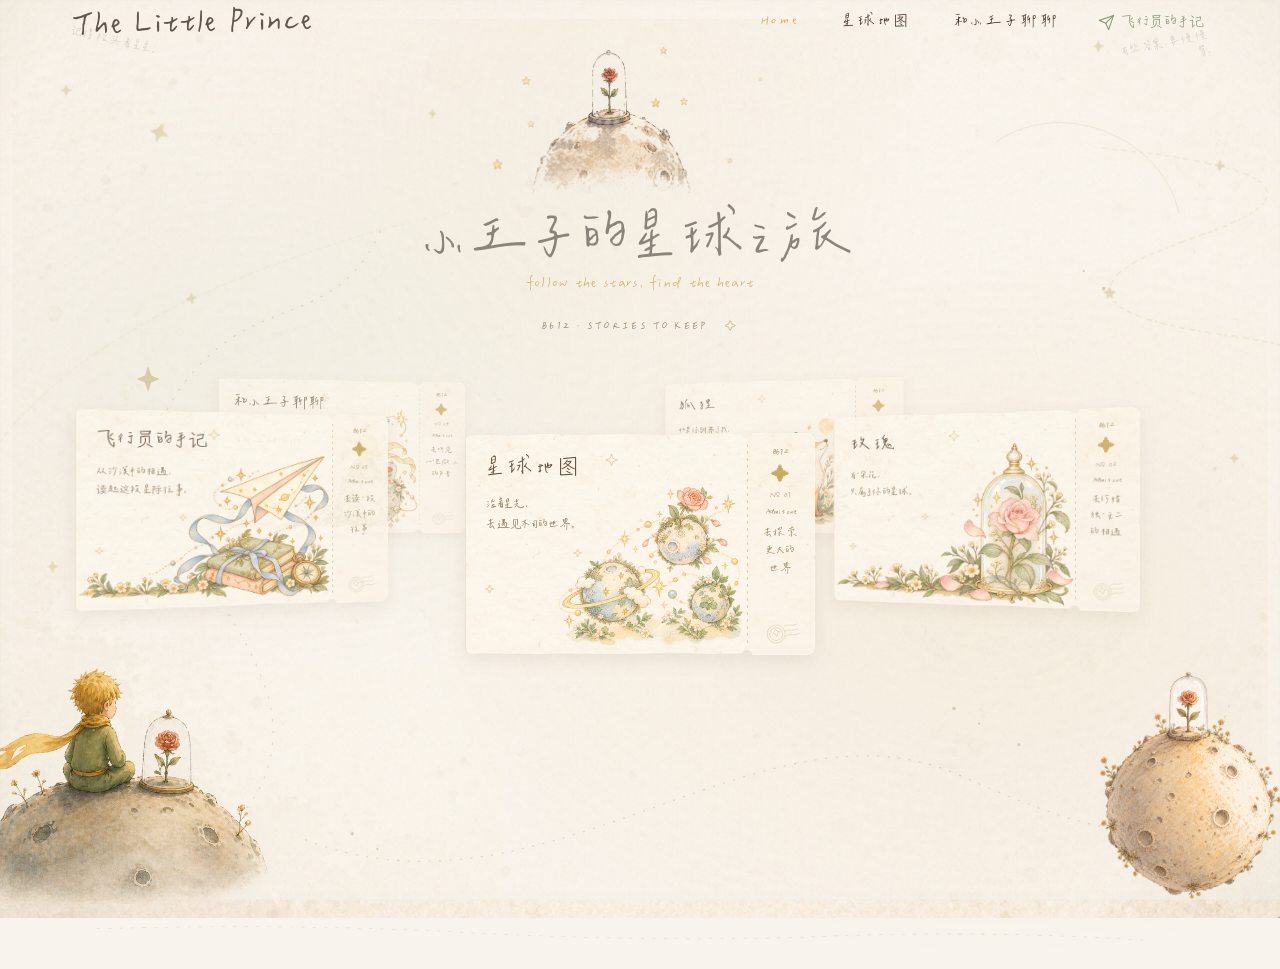
==== commit b0c08cae: "Use traced screenshot handwriting for 80 Chinese characters and punctuation Prioritize the limited s" ====
--- a/index.html
+++ b/index.html
@@ -8,8 +8,9 @@
     <link rel="shortcut icon" href="./favicon.ico?v=1">
     <link rel="apple-touch-icon" href="./pure-rose.png?v=4">
     <link rel="preload" href="assets/fonts/b612-pen-ui-v1.woff2" as="font" type="font/woff2" crossorigin>
-    <link rel="stylesheet" href="handwriting.css?v=b612-pen-20261025-v1">
-    <link rel="stylesheet" href="index-main.css?v=b612-pen-20261025-v1">
+    <link rel="preload" href="assets/fonts/screenshot-hand-v1.woff2" as="font" type="font/woff2" crossorigin>
+    <link rel="stylesheet" href="handwriting.css?v=screenshot-hand-20261026-v1">
+    <link rel="stylesheet" href="index-main.css?v=screenshot-hand-20261026-v1">
     <link rel="stylesheet" href="storybook.css?v=b612-pen-20261025-v1">
     <link rel="stylesheet" href="journey-reader.css?v=b612-pen-20261025-v1">
 </head>
--- a/handwriting.css
+++ b/handwriting.css
@@ -181,6 +181,17 @@
   unicode-range: U+A1,U+A4,U+A6,U+A8,U+AA-AD,U+B4-B6,U+B8,U+BA-BF,U+C6-C7,U+D0,U+D8,U+DE-DF,U+E6-E7,U+F0,U+F8,U+FE,U+152-153,U+2DA,U+2DC,U+327,U+37E,U+384-38A,U+38C,U+38E-390,U+3AA-3B0,U+3C2,U+3CA-3CE,U+401,U+410-44F,U+451,U+1E9E,U+2003,U+2010,U+2016,U+201A,U+2020-2021,U+2033,U+2039-203A,U+2044,U+20DD,U+2113,U+2116,U+2121,U+212B,U+216A-216B,U+2170-217B,U+21C4-21C6,U+21D2,U+21D4,U+21E6-21E9,U+2200,U+2202-2203,U+2207-2208,U+220B,U+2212,U+221D,U+2227-2228,U+222C,U+223D,U+226A-226B,U+2282-2283,U+2286-2287,U+2312,U+2488-2490,U+2501,U+2503,U+250F,U+2513,U+2517,U+251B,U+251D,U+2520,U+2523,U+2525,U+2528,U+252B,U+252F-2530,U+2533,U+2537-2538,U+253B,U+253F,U+2542,U+254B,U+25EF,U+260E,U+261C-261F,U+2660-2667,U+266A,U+266D,U+266F,U+2776-277E,U+3004-3006,U+3013,U+3016-3017,U+301F-3029,U+3039,U+3041-3094,U+309B-309E,U+30A1-30FE,U+312A-312F,U+322A-3240,U+3242-3243,U+3296,U+3298-3299,U+329D-329E,U+32A4-32A9,U+3300,U+3303,U+3305,U+330D,U+3314-3316,U+3318,U+331E,U+3322-3323,U+3326-3327,U+332A-332B,U+3331,U+3333,U+3336,U+3339,U+333B,U+3342,U+3347,U+3349-334A,U+334D-334E,U+3351,U+3357,U+337B-337F,U+3385-3387,U+3390,U+3396-3398,U+339F-33A0,U+33A2,U+33A4-33A5,U+33B0-33B3,U+33CB,U+33CD,U+33D4,U+4E0C,U+4E13,U+4E1A-4E1D,U+4E22,U+4E24-4E25,U+4E27,U+4E2C,U+4E34,U+4E3A,U+4E3D-4E3E,U+4E49,U+4E4C,U+4E50,U+4E54,U+4E60-4E61,U+4E66,U+4E70,U+4E8F,U+4E9A,U+4EA7,U+4EA9,U+4EB2,U+4EB5,U+4EBF,U+4EC5,U+4ED1,U+4ED3,U+4EEA-4EEC,U+4F1E-4F20,U+4F24,U+4F26,U+4F2A-4F2B,U+4FA3,U+4FA5-4FA9,U+4FE9,U+4FED,U+503A,U+503E,U+506C,U+507F,U+5088,U+50A8,U+50F3,U+5151,U+5170,U+5173-5174,U+5179,U+517B,U+517D,U+5188,U+518C,U+519B-519C,U+51AF,U+51B1,U+51BB,U+51C0,U+51CF,U+51D1,U+51E4,U+51EB,U+51EF,U+51FB,U+51FF,U+520D,U+5218-521B,U+5220,U+522B,U+523D,U+5242,U+5250-5251,U+525E,U+5267,U+529D-529E,U+52A1,U+52A8,U+52B2-52B3,U+52BF,U+52CB,U+5300,U+531A,U+534E-534F,U+5355-5356,U+5362,U+5364,U+5367,U+536B,U+5385-5386,U+5389,U+538B-538C,U+5395,U+53A2,U+53AE,U+53BF,U+53D1,U+53D8,U+53FD,U+5415,U+5417,U+542F,U+5434,U+5450,U+5455,U+5458,U+545B-545C,U+5499,U+54D1,U+54D7,U+54DF,U+5520,U+5524,U+556E,U+5570,U+5578,U+55B7,U+56A3,U+56E2,U+56ED,U+56F1,U+56F4,U+56FE,U+5706,U+573A,U+5757,U+575A-575B,U+575D-575E,U+5760,U+5784,U+5792,U+57A6,U+57AB,U+580B,U+5811,U+5892,U+5899,U+58F6,U+5904,U+5907,U+591F,U+5934,U+5939-593A,U+5942,U+594B,U+5956,U+5986-5988,U+5A04-5A07,U+5A31,U+5A74,U+5A76,U+5B59,U+5B6A,U+5B9E,U+5BA0-5BA1,U+5BAA-5BAB,U+5BBD-5BBE,U+5BF9,U+5BFB-5BFC,U+5C14,U+5C18,U+5C1D,U+5C27,U+5C34,U+5C42,U+5C49,U+5C7F,U+5C81-5C82,U+5C96-5C97,U+5C9B,U+5CBF,U+5CE6,U+5D2D,U+5DC5,U+5DE9,U+5E01,U+5E05,U+5E08,U+5E10,U+5E1C,U+5E26-5E27,U+5E2E,U+5E42,U+5E86,U+5E90,U+5E93-5E94,U+5E99,U+5E9E-5E9F,U+5EDB,U+5F00,U+5F03,U+5F11,U+5F20,U+5F2F,U+5F39,U+5F52,U+5F55,U+5F7B,U+5F82,U+5FC6,U+5FE7,U+6001-6002,U+603B,U+605D,U+6073,U+6076,U+607C,U+6083,U+6092,U+60AC,U+60AF,U+60E9,U+60EB,U+60ED-60EF,U+6124,U+614A,U+6151,U+61D2,U+620F,U+6218,U+6237,U+6267,U+6269,U+626B-626C,U+629A-629B,U+62A0-62A2,U+62A4-62A5,U+62DF,U+62E2-62E3,U+62E5-62E9,U+631A-631B,U+631D-631E,U+6320-6321,U+6323-6325,U+635E-635F,U+6361-6363,U+638E,U+63B3,U+63B7-63B8,U+63BA,U+63FD,U+6400-6402,U+6405,U+6444,U+6446-6448,U+644A,U+64B5,U+64DE,U+6512,U+654C,U+655B,U+658B,U+65A9,U+65C4,U+65F6-65F7,U+6619,U+663E,U+6653,U+6655,U+6657,U+6682,U+672F,U+6740,U+6742-6743,U+6768,U+67A3,U+67AA-67AB,U+67E0,U+6805,U+6807-6808,U+680B,U+680F,U+6811,U+6832,U+6837,U+6863,U+6865-6866,U+6868-6869,U+68A6,U+68C0,U+6901,U+692D,U+6984,U+6998,U+69B1,U+69CE,U+69DB,U+69DF,U+6A2F,U+6A31,U+6A71,U+6A79,U+6AA9,U+6B22,U+6B7C,U+6BAA,U+6BC1,U+6BD5,U+6BD9,U+6BF3,U+6C22,U+6C47,U+6C49,U+6C64,U+6C79,U+6C9F,U+6CA4-6CA7,U+6CAA,U+6CFB-6CFD,U+6D3C,U+6D46-6D47,U+6D4A-6D4B,U+6D4E,U+6D51,U+6D53,U+6D9D,U+6D9F,U+6DA1,U+6DA3-6DA4,U+6DA6-6DA9,U+6E0D,U+6E10,U+6E14,U+6E17,U+6E2B,U+6E83,U+6E85,U+6EB7,U+6EDA,U+6EE1,U+6EE4-6EE6,U+6EE8-6EE9,U+6F4D,U+6F74,U+6F9C,U+6FD2,U+706D,U+7075,U+707E-707F,U+70BB-70BD,U+70C1-70C3,U+70DB,U+70E6-70E7,U+70E9,U+70EB-70ED,U+7115,U+71F9,U+7231,U+7237,U+724D,U+7275,U+727A,U+727E,U+728A,U+72B9,U+72C3,U+72C8,U+72DE,U+72EE,U+72F0-72F1,U+730E,U+732C,U+736D,U+739B,U+73AF-73B0,U+7410,U+7535,U+7545,U+7597,U+759F,U+75A1,U+75AE-75AF,U+75C8-75C9,U+75EA,U+762A-762B,U+763E,U+765E,U+7663,U+7691,U+76B1,U+76CF-76D1,U+76D6,U+76D8,U+7726,U+7741,U+7792,U+77A9,U+77CD,U+77EB,U+77FE-77FF,U+7801,U+7816,U+781A,U+783E,U+7840,U+7855,U+7877,U+794E,U+7978,U+7980,U+79C3,U+79C6,U+79EF,U+79FD,U+7A33,U+7A77,U+7A8D,U+7A91,U+7A9C-7A9D,U+7AA5,U+7AD6,U+7ADE,U+7B14,U+7B24,U+7B3A,U+7B3C,U+7B5B,U+7B5D,U+7B79,U+7B7E,U+7B80,U+7BA9,U+7BAB,U+7BD3,U+7BE5,U+7BEE,U+7C7B,U+7CA4,U+7CAA,U+7D27,U+7EA0,U+7EA2,U+7EA4,U+7EA6-7EA7,U+7EAA-7EAC,U+7EAF,U+7EB1-7EB3,U+7EB5-7EBA,U+7EBD,U+7EBF,U+7EC3-7EC8,U+7ECA,U+7ECD-7ECF,U+7ED1-7ED3,U+7ED5,U+7ED8-7EDA,U+7EDC-7EDF,U+7EE2-7EE3,U+7EE5-7EE7,U+7EE9-7EEA,U+7EED,U+7EF0,U+7EF3-7EF5,U+7EF7-7EF8,U+7EFC-7EFD,U+7EFF-7F00,U+7F04-7F06,U+7F09,U+7F0E,U+7F13-7F16,U+7F18,U+7F1A,U+7F1D,U+7F20,U+7F24,U+7F28-7F29,U+7F2D-7F2E,U+7F30,U+7F34,U+7F57-7F58,U+7F5A,U+7F62,U+7F9D,U+7FD8,U+802A,U+8038,U+803B,U+8042,U+804B-804C,U+8054,U+806A,U+8080,U+8083,U+80A0,U+80A4,U+80BE-80C1,U+80D9,U+80E7,U+80F6,U+8109,U+810F-8111,U+8113,U+8138,U+815A,U+817B,U+817E,U+8201,U+8206,U+8230-8231,U+825F,U+8268,U+8270,U+8273,U+827A,U+8282,U+8288,U+829C,U+82C7,U+82CD,U+82CF,U+8327,U+8346,U+835A,U+835E,U+8360-8361,U+8363-8364,U+8367,U+836B,U+836F,U+83B2,U+83B7,U+83B9-83BA,U+841D,U+8424-8425,U+8427-8428,U+84DD,U+84DF,U+851F,U+8537,U+853C,U+8574,U+8616,U+864D,U+864F,U+8651,U+867D-867E,U+8680-8682,U+86CA,U+86E9,U+86F0,U+8715,U+8717,U+8747,U+8844,U+8854,U+8865,U+886C,U+8884-8885,U+88A2,U+88AD,U+88C6,U+88E4,U+89C1-89C2,U+89C4-89C6,U+89C8-89C9,U+8A8A,U+8B07,U+8BA0-8BA5,U+8BA8-8BAB,U+8BAD-8BB0,U+8BB2-8BB3,U+8BB6,U+8BB8-8BBA,U+8BBC-8BC1,U+8BC4-8BC6,U+8BC8-8BCA,U+8BCC-8BCD,U+8BD1,U+8BD5,U+8BD7,U+8BDA-8BDB,U+8BDD-8BDF,U+8BE1-8BE3,U+8BE5-8BE7,U+8BE9,U+8BEB-8BED,U+8BEF,U+8BF1-8BF2,U+8BF4-8BF5,U+8BF7-8BF8,U+8BFA-8BFB,U+8BFD-8BFE,U+8C01,U+8C03,U+8C05-8C06,U+8C08,U+8C0A-8C0B,U+8C0D-8C0E,U+8C10,U+8C12-8C13,U+8C17,U+8C1A,U+8C1C,U+8C22-8C24,U+8C26,U+8C28-8C29,U+8C2C-8C2D,U+8C30-8C31,U+8C34,U+8D1D-8D1F,U+8D21-8D31,U+8D34-8D45,U+8D48-8D4C,U+8D4E-8D50,U+8D54,U+8D56,U+8D58-8D5B,U+8D5D-8D5E,U+8D60-8D63,U+8D75,U+8D8B,U+8DC3,U+8DF7,U+8E0C,U+8E7F,U+8E8F,U+8E94,U+8F66-8F69,U+8F6C,U+8F6E-8F70,U+8F74,U+8F7B,U+8F7D,U+8F7F,U+8F83,U+8F85-8F86,U+8F88-8F8A,U+8F8D,U+8F90-8F91,U+8F93,U+8F95-8F97,U+8F99,U+8FA9,U+8FAB,U+8FB9,U+8FBD-8FBE,U+8FC1,U+8FC7-8FC8,U+8FD0,U+8FD8-8FD9,U+8FDB-8FDF,U+9009-900A,U+903B,U+9057,U+9093,U+90AE,U+90B9,U+90BB,U+90D1,U+90DB,U+90E7,U+90F4,U+90F8,U+915D,U+9171-9172,U+917F,U+91CA,U+9274,U+9488-9489,U+948E,U+9492-9493,U+9499,U+949D-94A2,U+94A5-94A9,U+94AE,U+94B1,U+94B3,U+94B5,U+94BB,U+94BE-94C3,U+94C5-94C6,U+94D0,U+94DB-94DD,U+94E0-94E1,U+94E3,U+94EC-94ED,U+94F0-94F2,U+94F6,U+94F8,U+94FA,U+94FE,U+9500-9501,U+9504-9505,U+9508-9509,U+950B-950C,U+9510-9511,U+9517,U+9519-951A,U+9521,U+9523-9526,U+9528,U+952D-9530,U+9539,U+953B,U+9540-9541,U+9547,U+954A,U+954D,U+9550-9551,U+9556,U+9558,U+955C,U+9563,U+956D,U+9570,U+9576,U+957F,U+95E8,U+95EA-95EB,U+95ED-95F0,U+95F2,U+95F4,U+95F7-95FB,U+95FD,U+9600-9602,U+9605,U+9609,U+960E,U+9610-9611,U+9614,U+961D,U+961F,U+9633-9636,U+9645-9648,U+9655,U+9668-9669,U+9690,U+96BE,U+96CF,U+96F3,U+96FE,U+97E6-97E7,U+97E9,U+9875-9877,U+9879-987B,U+987D-987F,U+9881-9882,U+9884-9888,U+988A,U+9890-9891,U+9893,U+9896-9898,U+989C-989D,U+98A0,U+98A4,U+98A7,U+98CE,U+98D2,U+98D8,U+98DE,U+9965,U+996D-9972,U+9975-9976,U+997A,U+997C,U+997F,U+9981,U+9985-9986,U+9988,U+998B,U+998D,U+998F,U+9992,U+9A6C-9A71,U+9A73-9A74,U+9A76,U+9A79,U+9A7B-9A7C,U+9A7E,U+9A82,U+9A84,U+9A86-9A87,U+9A8B-9A8C,U+9A8F,U+9A91,U+9A97,U+9A9A,U+9AA1,U+9AA4,U+9B13,U+9B43,U+9B48-9B49,U+9C7C,U+9C81,U+9C85,U+9C8D,U+9C9C,U+9CA4,U+9CAB,U+9CB8,U+9CC3-9CC4,U+9CCD,U+9CD6,U+9CDE,U+9E1F-9E21,U+9E23,U+9E25-9E26,U+9E2D,U+9E2F,U+9E33,U+9E35,U+9E3D,U+9E3F,U+9E43,U+9E45,U+9E49-9E4A,U+9E4F,U+9E64,U+9E66,U+9E70,U+9EB8,U+9EFC,U+9F50,U+9F7F,U+9F84,U+9F8B,U+9F99-9F9A,U+9F9F,U+FE17-FE18,U+FF02,U+FF07,U+FF3E,U+FF40,U+FF61-FF9F,U+FFE2,U+FFE4;
 }
 /* END B612 PEN FACES */
+
+/* User screenshot outlines; only the listed, manually checked characters are mapped. */
+@font-face {
+  font-family: "Screenshot Hand";
+  src: url("assets/fonts/screenshot-hand-v1.woff2") format("woff2");
+  font-style: normal;
+  font-weight: 400;
+  font-display: swap;
+  unicode-range: U+3002,U+4E00,U+4E07,U+4E0A,U+4E0B,U+4E0E,U+4E2D,U+4E4B,U+4E8E,U+4EBA,U+4EE5,U+4F55,U+516C,U+5171,U+523B,U+52A8,U+5374,U+5386,U+53E6,U+53EF,U+53F7,U+5404,U+540C,U+5473,U+547D,U+548C,U+571F,U+5728,U+5730,U+5904,U+5929,U+5B58,U+5C0F,U+5CB8,U+5E73,U+5F8B,U+60A0,U+6247,U+65E0,U+65E5,U+65F6,U+662F,U+6709,U+67CF,U+6811,U+6A21,U+6BCF,U+6C14,U+6D41,U+6D77,U+7247,U+7269,U+751F,U+753B,U+7684,U+7740,U+786E,U+79CD,U+7B49,U+7C7B,U+7CBE,U+7CCA,U+7EBF,U+7FC5,U+800C,U+8180,U+8349,U+866B,U+89C2,U+8BBA,U+8C79,U+8DEF,U+8FD8,U+8FDC,U+90FD,U+949F,U+957F,U+95F4,U+9752,U+9E1F,U+9E25,U+FF0C;
+}
+
 /* Xiaolai 3.126 by LXGW / Nozomi Seto. SIL OFL 1.1; see assets/fonts/OFL-Xiaolai.txt. */
 @font-face {
   font-family: "Xiaolai";
@@ -202,7 +213,7 @@
 html { font-synthesis: none; }
 
 :root {
-  --font-hand: "B612 Pen", "Xiaolai", "STKaiti", "KaiTi", cursive;
+  --font-hand: "Screenshot Hand", "B612 Pen", "Xiaolai", "STKaiti", "KaiTi", cursive;
   --font-cn: var(--font-hand);
   --font-en-title: var(--font-hand);
   --font-serif: var(--font-cn);
--- a/index-main.css
+++ b/index-main.css
@@ -23,8 +23,8 @@
             --bubble-prince: rgba(255, 255, 255, 0.3);
             --bubble-prince-border: rgba(150, 160, 180, 0.2);
             --bubble-prince-text: #555;
-            /* Thin pen handwriting, including simplified Chinese supplements. */
-            --font-hand: "B612 Pen", "Xiaolai", "STKaiti", "KaiTi", cursive;
+            /* Screenshot glyphs first, with handwriting supplements for absent characters. */
+            --font-hand: "Screenshot Hand", "B612 Pen", "Xiaolai", "STKaiti", "KaiTi", cursive;
             --font-cn: var(--font-hand);
             --font-en-title: var(--font-hand);
             --font-serif: var(--font-cn);
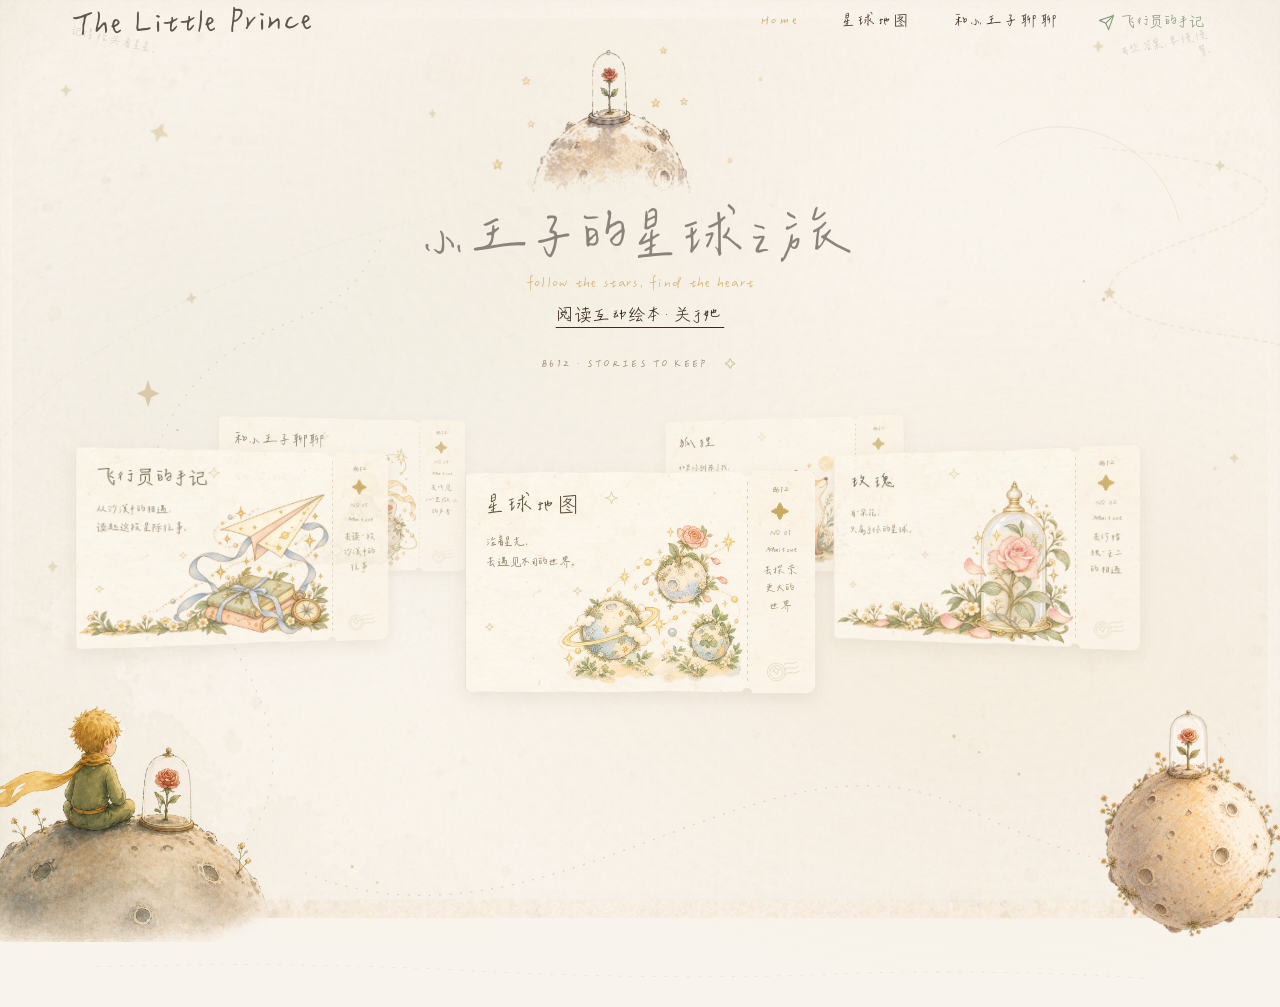
==== commit 1d421a36: "Restore original story entry and add storybook link" ====
--- a/index.html
+++ b/index.html
@@ -81,6 +81,7 @@
                 </div>
                 <p class="home-page__subtitle">follow the stars, find the heart</p>
             </header>
+            <p style="text-align:center; margin: 0 auto 1.5rem;"><a href="preview/index.html" style="color:inherit; text-decoration:underline; text-underline-offset:.35em;">阅读互动绘本 · 关于她</a></p>
             <section class="story-carousel" aria-label="五段故事收藏卡" aria-roledescription="轮播" data-story-carousel>
                 <p class="story-carousel__eyebrow">B612 · STORIES TO KEEP <span aria-hidden="true">✧</span></p>
                 <div class="story-carousel__stage" id="story-card-stage">
@@ -805,7 +806,8 @@
     </div>
 
     <script src="memory-api.js?v=1" defer></script>
-    <script src="index-main.js?v=b612-pen-20261025-v1" defer></script>
+    <script src="index-main.js?v=storybook-entry-20261030" defer></script>
     <script src="story-cards.js?v=chat-20261024" defer></script>
 </body>
 </html>
+
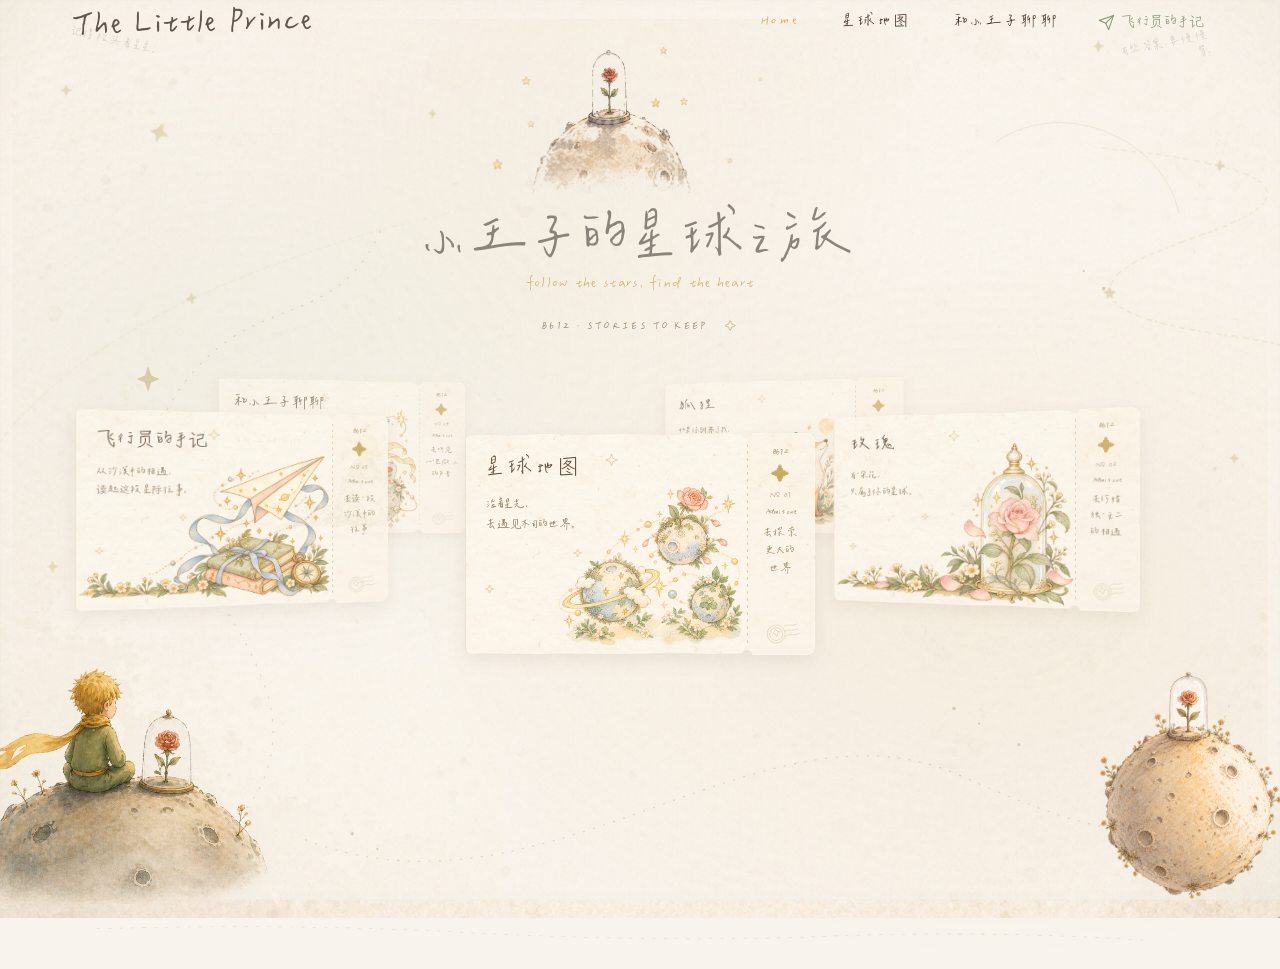
==== commit 97ac2fde: "Open storybook from rose card" ====
--- a/index.html
+++ b/index.html
@@ -81,7 +81,6 @@
                 </div>
                 <p class="home-page__subtitle">follow the stars, find the heart</p>
             </header>
-            <p style="text-align:center; margin: 0 auto 1.5rem;"><a href="preview/index.html" style="color:inherit; text-decoration:underline; text-underline-offset:.35em;">阅读互动绘本 · 关于她</a></p>
             <section class="story-carousel" aria-label="五段故事收藏卡" aria-roledescription="轮播" data-story-carousel>
                 <p class="story-carousel__eyebrow">B612 · STORIES TO KEEP <span aria-hidden="true">✧</span></p>
                 <div class="story-carousel__stage" id="story-card-stage">
@@ -806,7 +805,7 @@
     </div>
 
     <script src="memory-api.js?v=1" defer></script>
-    <script src="index-main.js?v=storybook-entry-20261030" defer></script>
+    <script src="index-main.js?v=rose-book-20261030" defer></script>
     <script src="story-cards.js?v=chat-20261024" defer></script>
 </body>
 </html>
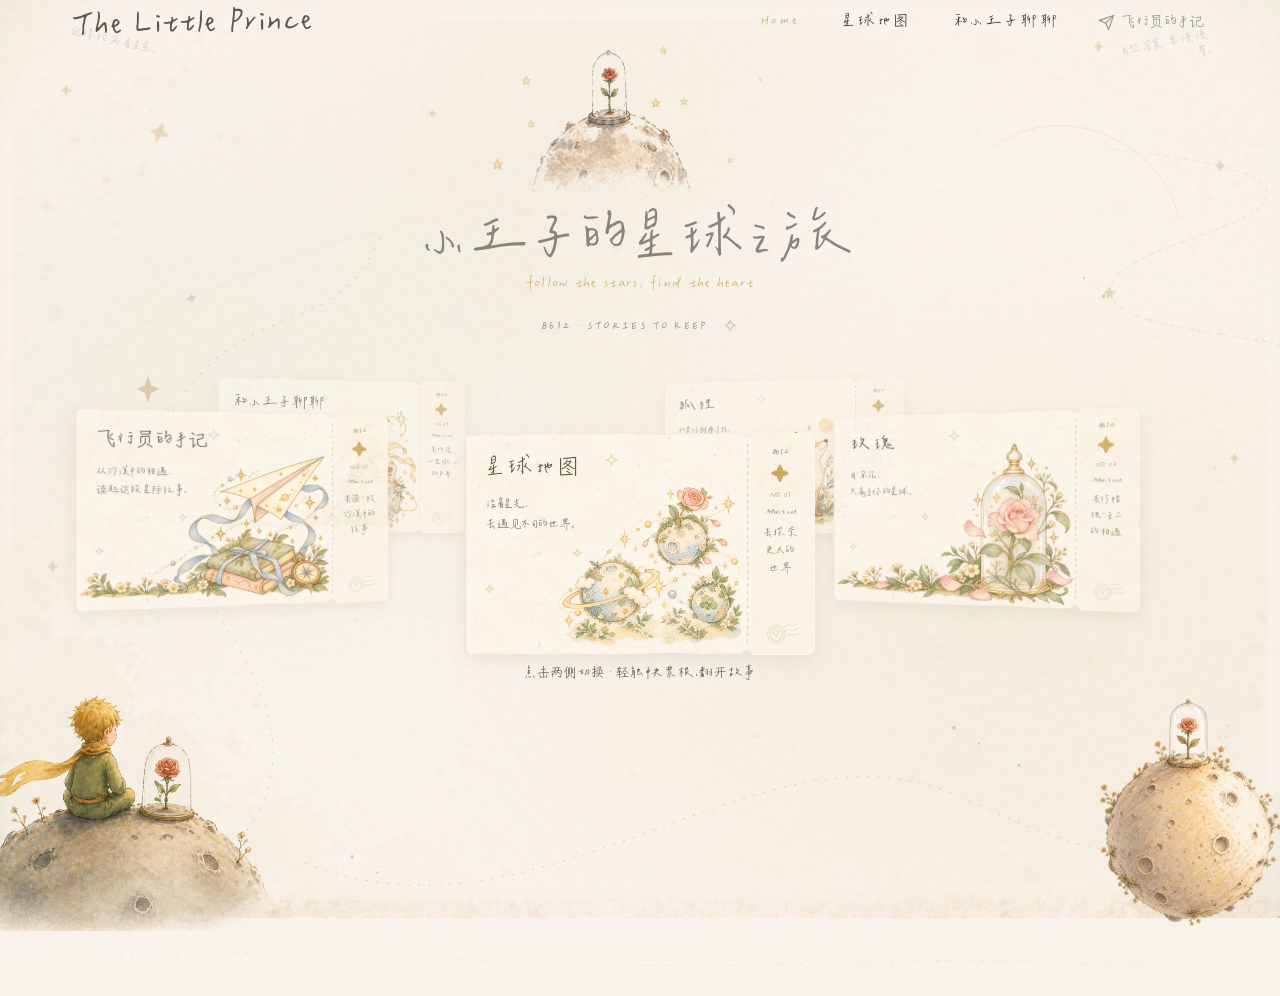
==== commit 13762a9c: "Reduce and defer B612 illustration" ====
--- a/index.html
+++ b/index.html
@@ -175,7 +175,7 @@
                     <span class="story-carousel__position" aria-live="polite" aria-atomic="true">01 / 05 · 星球地图</span>
                     <button type="button" data-carousel-next aria-label="下一张故事卡">→</button>
                 </div>
-                <p class="story-carousel__hint" id="story-carousel-hint">左右拖动，寻找你的故事</p>
+                <p class="story-carousel__hint" id="story-carousel-hint">点击两侧切换 · 轻触中央票根，翻开故事</p>
             </section>
             <div class="home-footer-art" aria-hidden="true">
             <img
@@ -448,7 +448,7 @@
                     </div>
 
                     <div class="hero-illustration hero-illustration--complete">
-                        <img src="assets/b612-planet-completion.png" width="1536" height="1024" alt="小王子与玻璃罩中的玫瑰坐在完整的水彩星球上" decoding="async">
+                        <img data-src="assets/b612-planet-completion.webp" width="1536" height="1024" alt="小王子与玻璃罩中的玫瑰坐在完整的水彩星球上" decoding="async">
                     </div>
 
                     <div class="wish-box b612-mailbox" style="display:none;" aria-hidden="true">
--- a/storybook.css
+++ b/storybook.css
@@ -229,3 +229,15 @@
   .home-atlas__planet { opacity: .12; }
   .home-atlas__route { opacity: .25; }
 }
+
+/* A quiet instruction belongs to the centered ticket, outside its artwork. */
+.story-carousel.is-ready .story-carousel__hint {
+  display: block; margin: 5px auto 0; padding: 0 12px;
+  color: #706048; font-size: 12px; line-height: 1.8; letter-spacing: .06em;
+}
+.story-carousel.is-ready .story-ticket:has(.story-ticket__stub:focus-visible) {
+  outline: 2px solid #73866a; outline-offset: 5px;
+}
+@media (max-width: 600px) {
+  .story-carousel.is-ready .story-carousel__hint { max-width: none; font-size: 11px; }
+}
